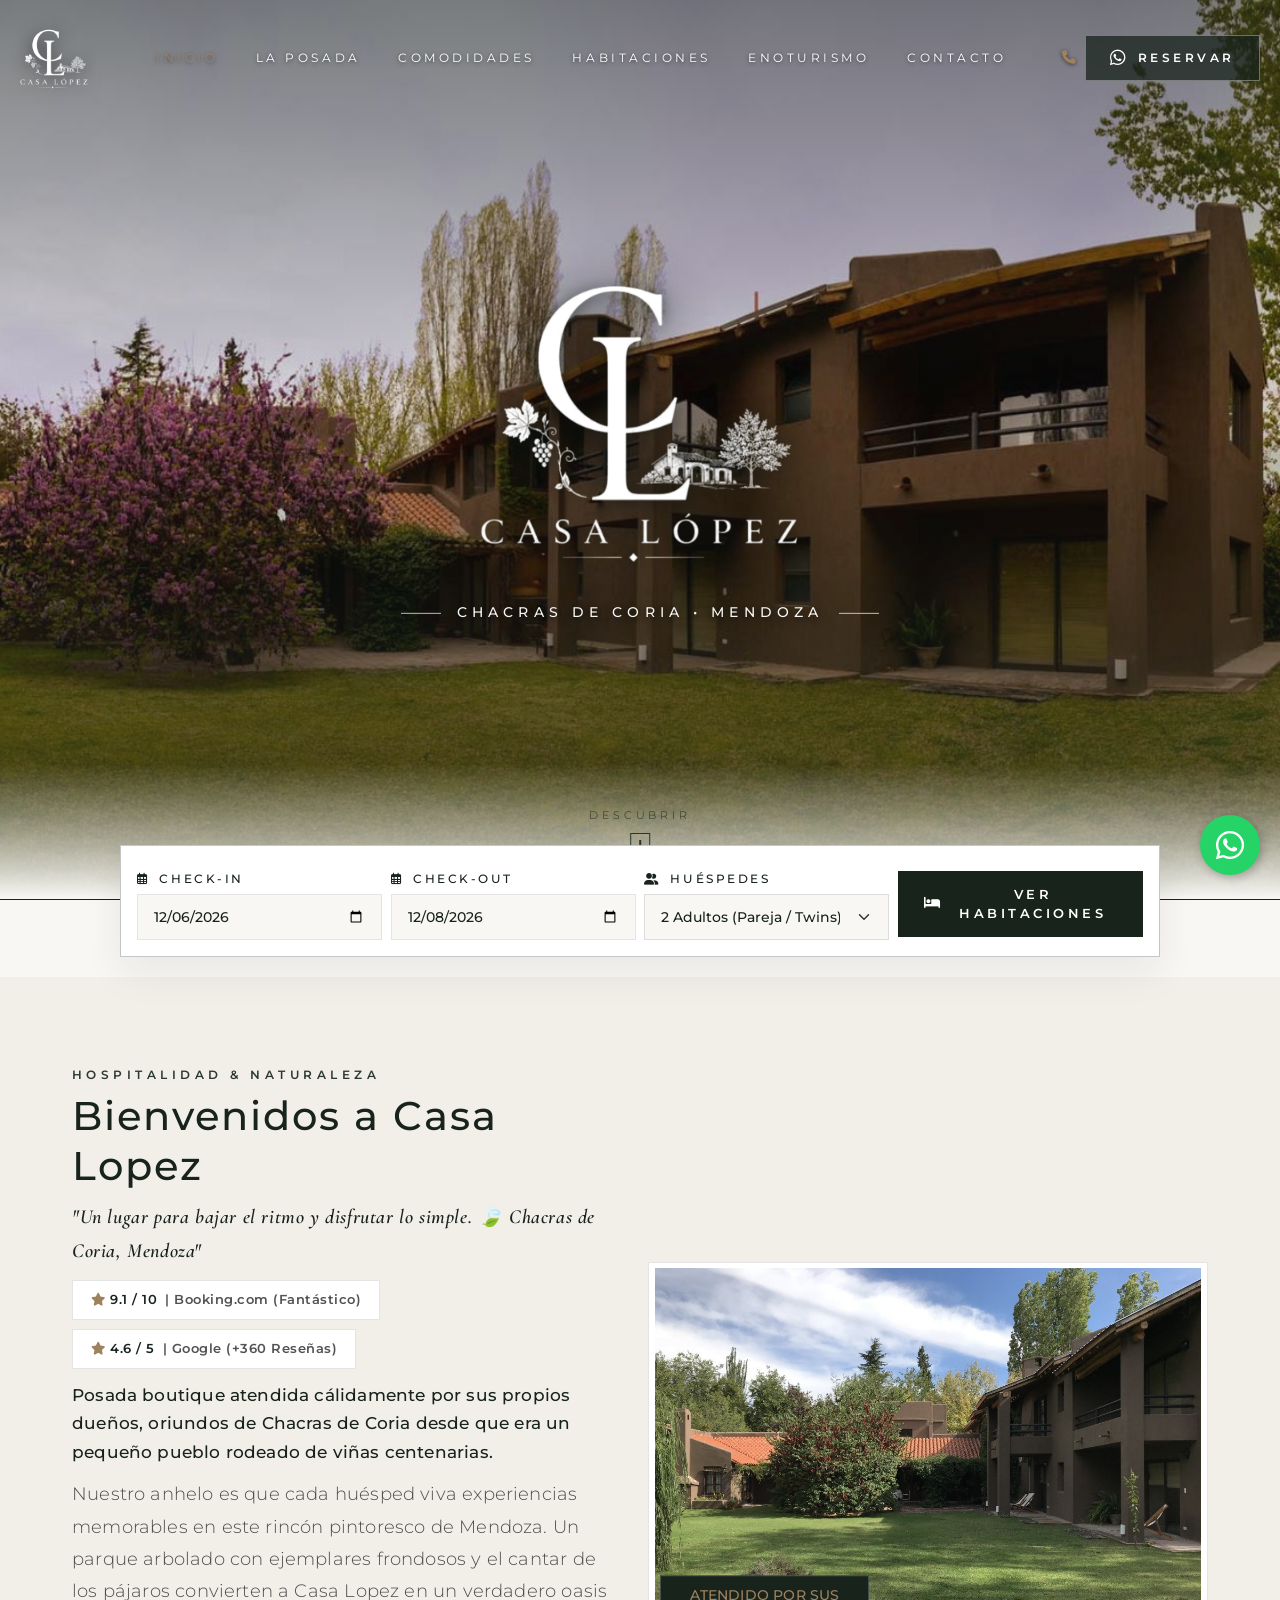
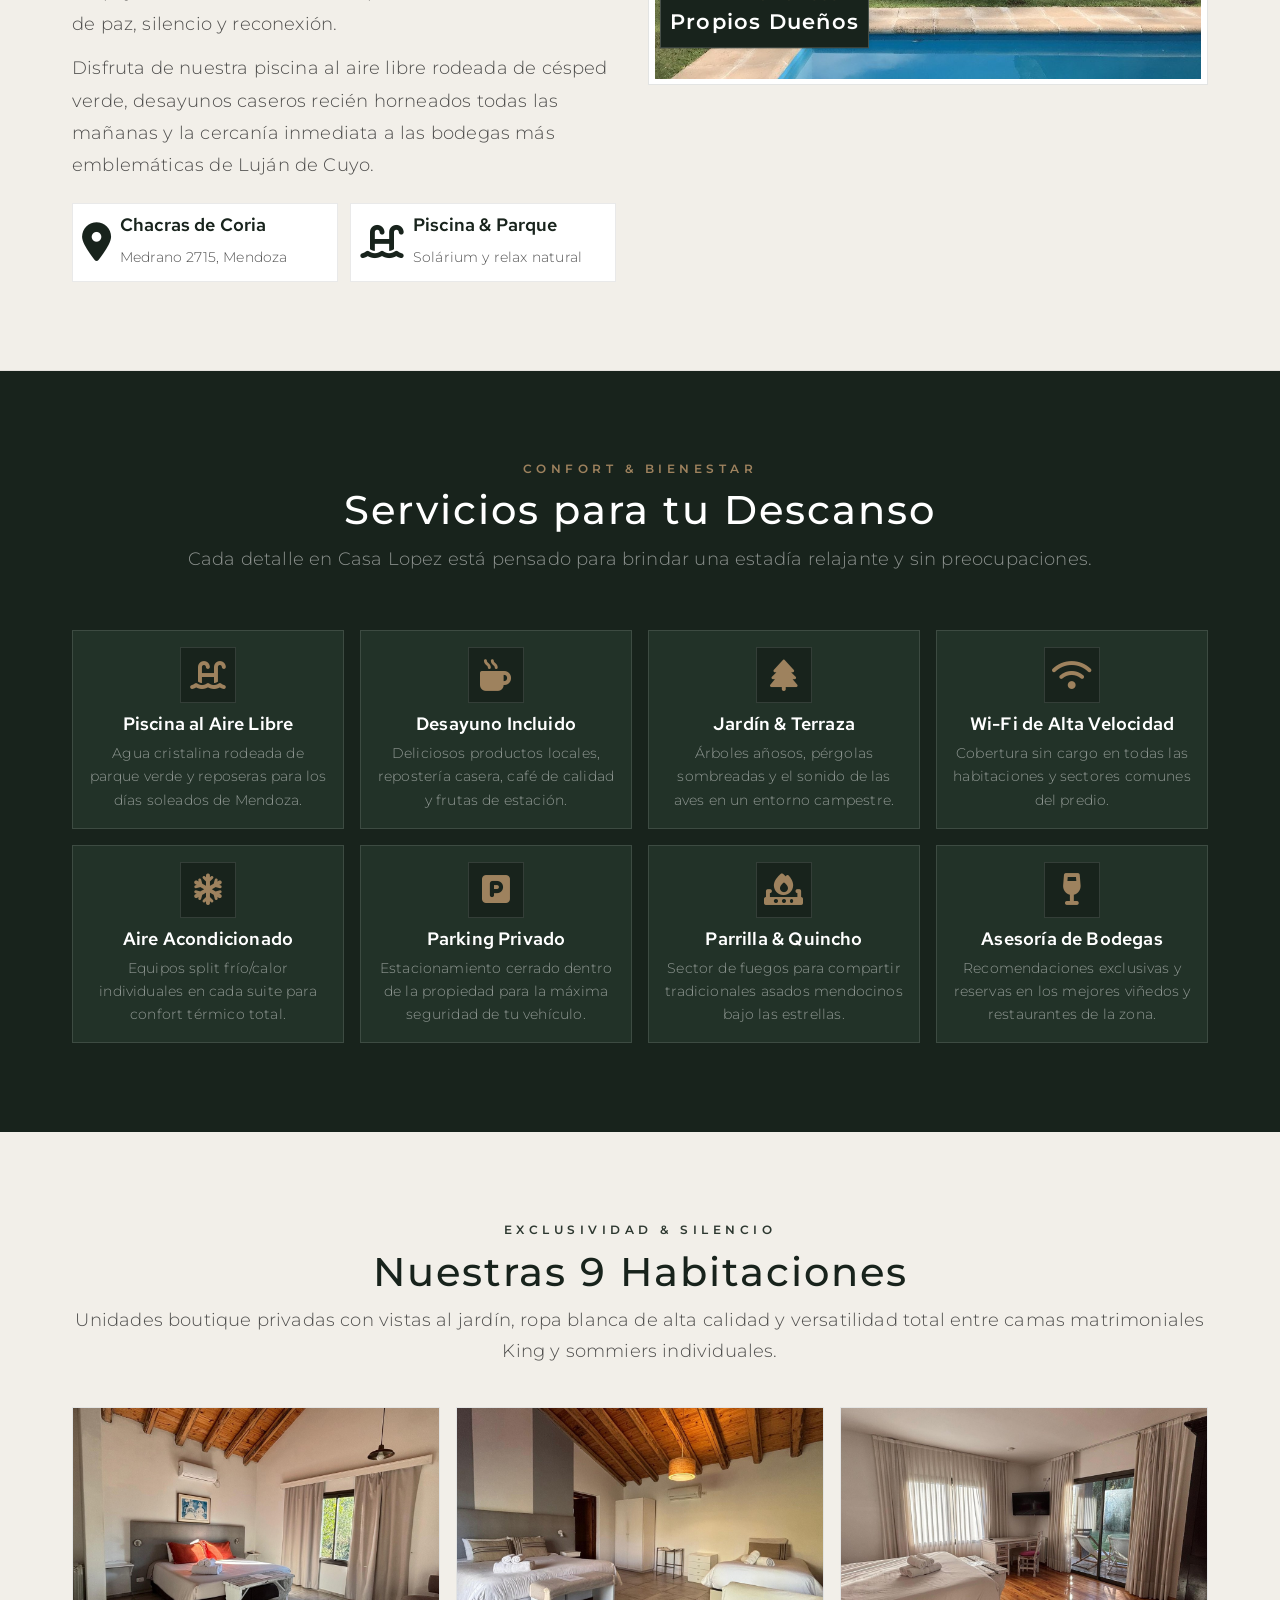
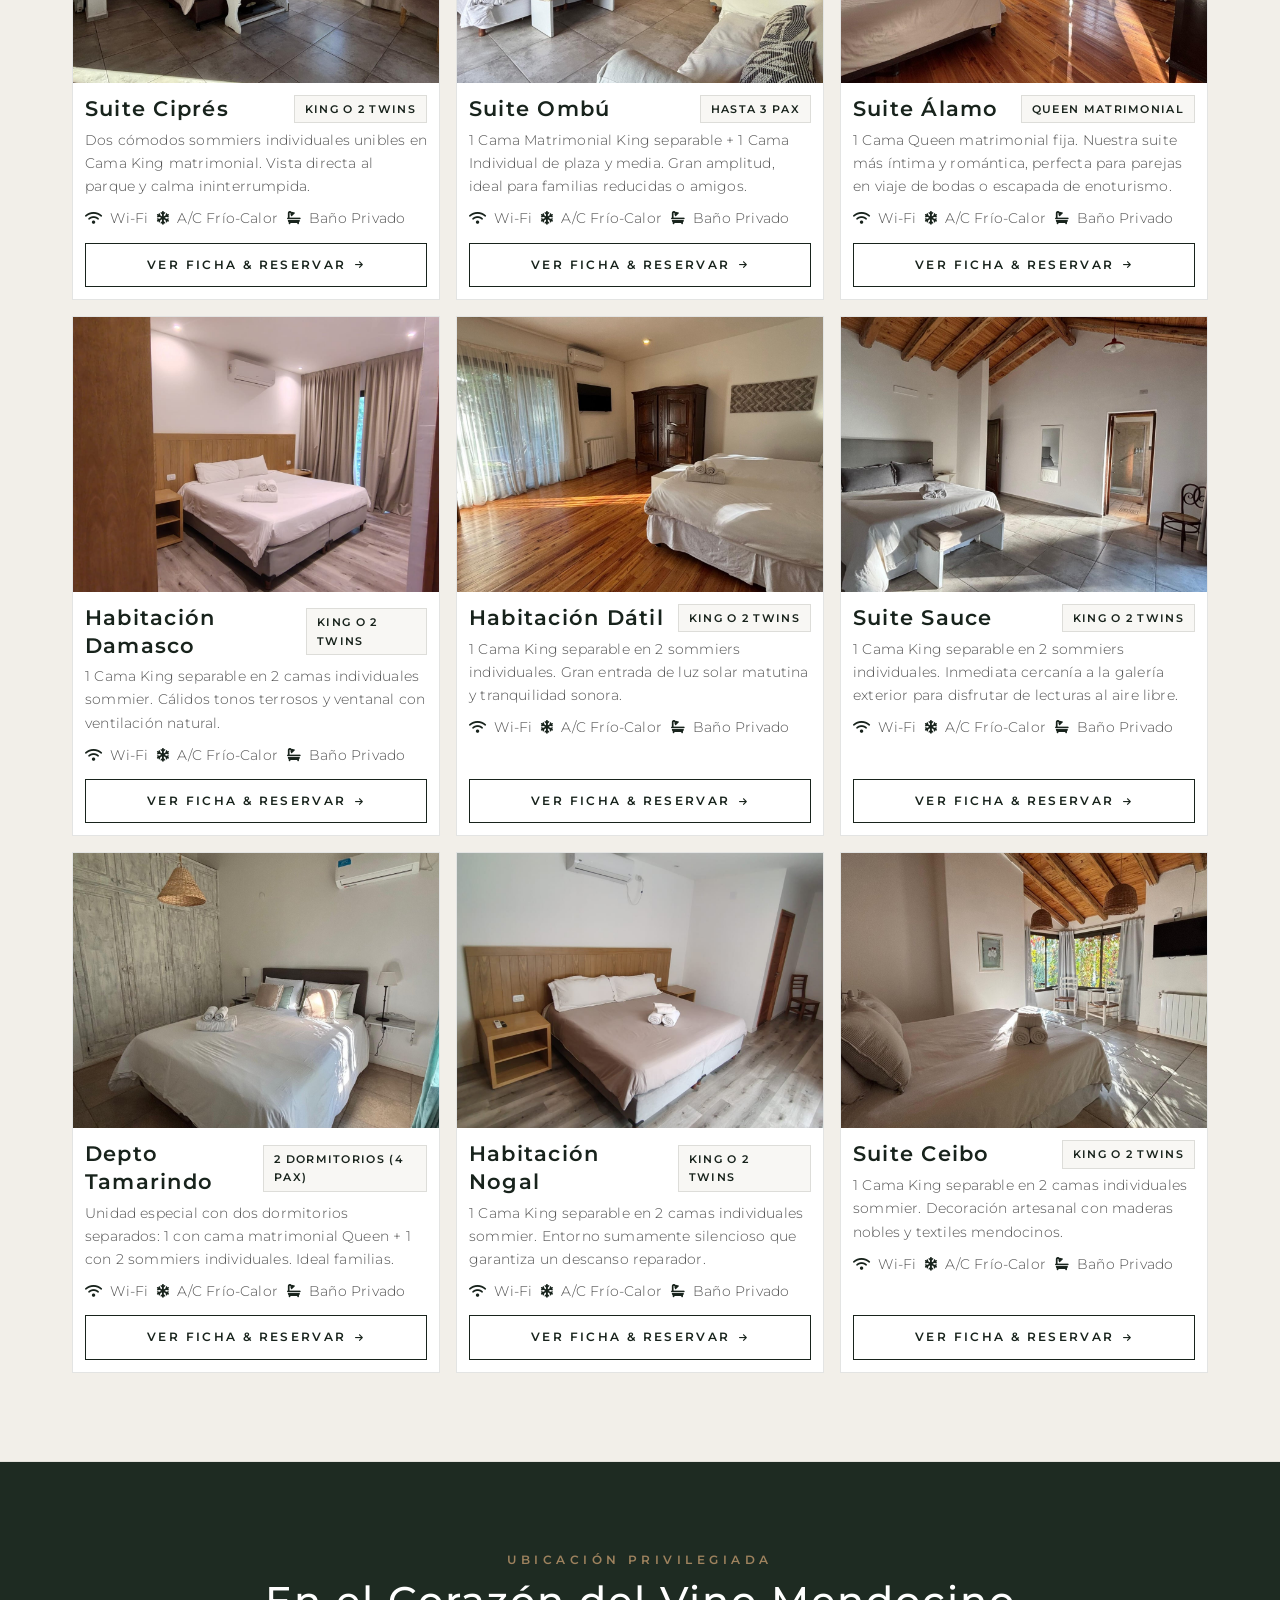
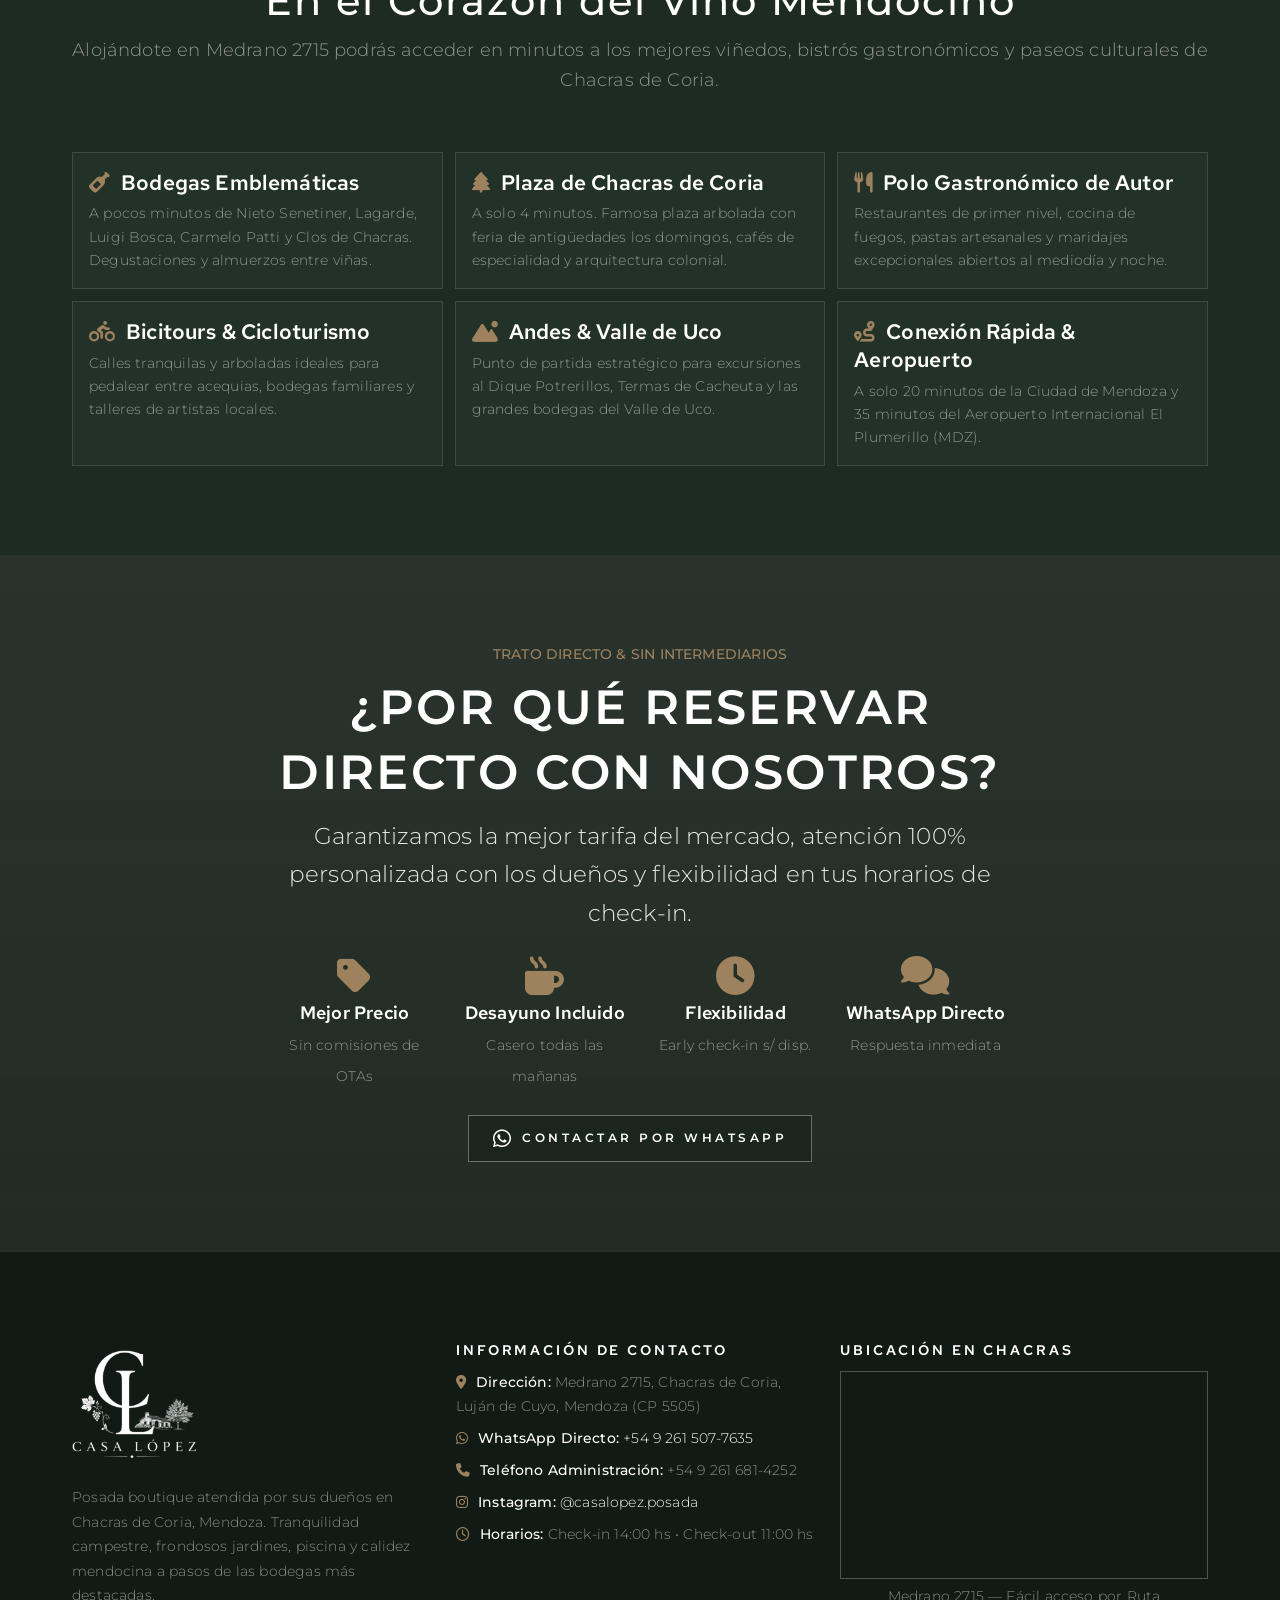
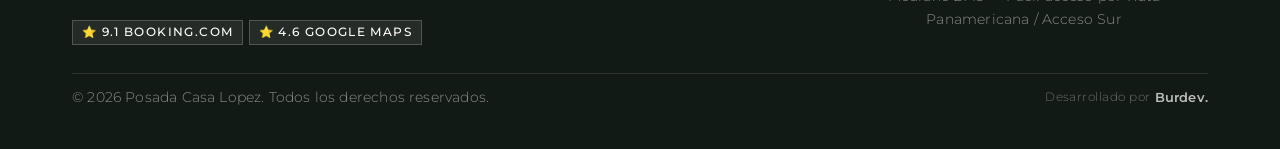
==== index.html @ 2830f586 "style: enlarge hero logo by 40px and contact section logo by 40px" ====
<!DOCTYPE html>
<html lang="es" data-bs-theme="light">
<head>
    <meta charset="utf-8">
    <meta name="viewport" content="width=device-width, initial-scale=1.0">
    <title>Casa Lopez — Posada Boutique en Chacras de Coria, Mendoza</title>
    <meta name="description" content="Posada Casa Lopez en Chacras de Coria, Mendoza. Un lugar para bajar el ritmo y disfrutar lo simple. Atendida por sus dueños entre viñedos y árboles añosos. 9 habitaciones exclusivas, piscina, solárium y desayuno casero.">
    <meta name="keywords" content="Casa Lopez, Posada Casa Lopez, hotel Chacras de Coria, posada Mendoza, enoturismo Mendoza, alojamiento Lujan de Cuyo, bodegas Mendoza">
    <meta name="author" content="Burdev.">
    
    <!-- Favicon -->
    <link href="assets/img/logos/casa_lopez_completo_hd.png" rel="shortcut icon" type="image/png">
    
    <!-- Open Graph & Social Share -->
    <meta property="og:title" content="Casa Lopez — Posada Boutique en Chacras de Coria, Mendoza">
    <meta property="og:description" content="Un lugar para bajar el ritmo y disfrutar lo simple. Posada boutique atendida por sus dueños entre viñedos centenarios.">
    <meta property="og:image" content="assets/img/hero/posada-pano.jpg">
    <meta property="og:type" content="website">
    
    <!-- Google Fonts: Cormorant Garamond & Montserrat -->
    <link rel="preconnect" href="https://fonts.googleapis.com">
    <link rel="preconnect" href="https://fonts.gstatic.com" crossorigin>
    <link href="https://fonts.googleapis.com/css2?family=Cormorant+Garamond:ital,wght@0,400;0,500;0,600;0,700;1,400;1,600&family=Montserrat:wght@300;400;500;600;700&display=swap" rel="stylesheet">
    
    <!-- Icons & Theme Stylesheets -->
    <link href="assets/fonts/hotel-icons/hotel-icons.min.css" rel="stylesheet">
    <link rel="stylesheet" href="https://cdnjs.cloudflare.com/ajax/libs/font-awesome/6.4.2/css/all.min.css">
    <link href="assets/css/plugins.css" rel="stylesheet">
    <link href="assets/css/theme.css" rel="stylesheet">
    <!-- Estilos Sharp Architectural & Nature-Luxury -->
    <link href="assets/css/crillon-luxury.css" rel="stylesheet">
</head>

<body class="vh-100 vw-100">
    <!-- Preloader Luxury -->
    <div id="preloader" class="preloader-luxury">
        <div class="preloader-ambient-glow"></div>
        <div class="preloader-content">
            <div class="preloader-logo-wrap">
                <img src="assets/img/logos/casa_lopez_completo_hd.png" alt="Posada Casa Lopez" class="preloader-luxury-logo">
            </div>
            <div class="preloader-progress-track">
                <div class="preloader-progress-bar"></div>
            </div>
            <p class="preloader-caption">CHACRAS DE CORIA &bull; MENDOZA</p>
        </div>
    </div>
    <!-- /Preloader Luxury -->

    <!-- Header / Navbar Principal (Estilo Crillon Le Brave) -->
    <header id="header" class="fixed-top">
        <div class="header-navbar d-flex align-items-center">
            <div class="container-fluid px-lg-6">
                <nav class="navbar navbar-expand-xl py-2">
                    <!-- Brand (Visible en Scroll / Móvil) -->
                    <a class="navbar-brand d-inline-flex align-items-center me-4" href="#hero">
                        <img src="assets/img/logos/casa_lopez_completo_hd.png" alt="Posada Casa Lopez" class="brand-text-logo" style="max-height: 68px; width: auto; filter: drop-shadow(0px 2px 8px rgba(0,0,0,0.7));">
                    </a>

                    <!-- Mobile Toggler -->
                    <button class="navbar-toggler border-0 shadow-none" type="button" data-bs-toggle="offcanvas" data-bs-target="#offcanvasNavbar" aria-controls="offcanvasNavbar">
                        <i class="fa-solid fa-bars fs-3 text-white"></i>
                    </button>

                    <!-- Offcanvas / Desktop Nav Menu -->
                    <div class="offcanvas offcanvas-navbar offcanvas-start border-end-0" tabindex="-1" id="offcanvasNavbar">
                        <div class="offcanvas-header border-bottom" style="border-color: rgba(255, 255, 255, 0.12) !important;">
                            <a href="#hero" class="d-inline-flex align-items-center">
                                <img src="assets/img/logos/casa_lopez_completo_hd.png" alt="Casa Lopez" style="max-height: 42px; width: auto; filter: drop-shadow(0 2px 6px rgba(0,0,0,0.6));">
                            </a>
                            <button type="button" class="btn-close btn-close-white" data-bs-dismiss="offcanvas" aria-label="Cerrar"></button>
                        </div>
                        <div class="offcanvas-body align-items-center">
                            <ul class="navbar-nav mx-auto gap-2 gap-xl-3">
                                <li class="nav-item">
                                    <a class="nav-link active" href="#hero">Inicio</a>
                                </li>
                                <li class="nav-item">
                                    <a class="nav-link" href="#about">La Posada</a>
                                </li>
                                <li class="nav-item">
                                    <a class="nav-link" href="#facilities">Comodidades</a>
                                </li>
                                <li class="nav-item">
                                    <a class="nav-link" href="#rooms">Habitaciones</a>
                                </li>
                                <li class="nav-item">
                                    <a class="nav-link" href="#services">Enoturismo</a>
                                </li>
                                <li class="nav-item">
                                    <a class="nav-link" href="#footer">Contacto</a>
                                </li>
                            </ul>

                            <!-- Header Actions / Direct CTA -->
                            <div class="d-flex align-items-center gap-3 mt-4 mt-xl-0">
                                <a href="tel:+5492615077635" class="header-phone-link text-white text-decoration-none d-none d-md-flex align-items-center gap-2 small">
                                    <i class="fa-solid fa-phone text-gold"></i>
                                    <span class="d-none d-xxl-inline">+54 9 261 507-7635</span>
                                </a>
                                <a href="https://wa.me/5492615077635?text=Hola%20Posada%20Casa%20Lopez!%20Quisiera%20consultar%20disponibilidad%20para%20una%20estadia." target="_blank" rel="noopener" class="btn-clb-reserve">
                                    <i class="fa-brands fa-whatsapp fs-6"></i>
                                    <span>Reservar</span>
                                </a>
                            </div>
                        </div>
                    </div>
                </nav>
            </div>
        </div>
    </header>
    <!-- /Header -->

    <main>
        <!-- ==============================================================
             HERO SECTION (EXTRAÍDO DE CRILLON LE BRAVE)
             - Slider fotográfico continuo en fade
             - Sin texto "The art of living in Provence"
             - Logo en HD centrado en el medio
             ============================================================== -->
        <section id="hero">
            <!-- Slider Slides -->
            <div class="hero-crillon-slider">
                <div class="hero-slide-item active" style="background-image: url('assets/img/hero/posada-pano.jpg');"></div>
                <div class="hero-slide-item" style="background-image: url('assets/img/hero/hero-slide-2.jpg');"></div>
                <div class="hero-slide-item" style="background-image: url('assets/img/hero/posada-garden.jpg');"></div>
                <div class="hero-slide-item" style="background-image: url('assets/img/hero/hero-slide-3.jpg');"></div>
                <div class="hero-slide-item" style="background-image: url('assets/img/hero/posada-main.jpg');"></div>
            </div>

            <!-- Overlay Cinematográfico Crillon Le Brave -->
            <div class="hero-crillon-overlay"></div>

            <!-- Center Stage: LOGO Y SUBTÍTULO CENTRADOS AL MEDIO -->
            <div class="hero-center-stage">
                <div class="hero-logo-wrapper">
                    <img src="assets/img/logos/casa_lopez_completo_hd.png" alt="Posada Casa Lopez - Chacras de Coria" class="hero-main-logo">
                    <p class="hero-sub-subtitle">Chacras de Coria • Mendoza</p>
                </div>
            </div>

            <!-- Indicador Scroll hacia abajo -->
            <a href="#bookingBar" class="hero-scroll-indicator">
                <span>Descubrir</span>
                <div class="hero-scroll-icon"></div>
            </a>
        </section>
        <!-- /Hero Section -->

        <!-- ==============================================================
             BARRA DE RESERVAS FLOTANTE & STICKY (ESTILO CRILLON LE BRAVE)
             ============================================================== -->
        <div id="bookingBar" class="booking-placeholder"></div>
        <div id="checkRoomTop" class="check-room-top pb-6">
            <div class="container">
                <div class="row justify-content-center">
                    <div class="col-12 col-xl-11">
                        <div class="card booking-luxury-card p-4 p-md-5">
                            <form id="bookingInquiryForm" class="row g-3 align-items-center" onsubmit="handleViewRooms(event)">
                                <!-- Check-in -->
                                <div class="col-12 col-md-4 col-lg-3">
                                    <label class="form-label small text-uppercase fw-semibold mb-1">
                                        <i class="fa-regular fa-calendar-days me-1"></i> Check-in
                                    </label>
                                    <input type="date" id="inputCheckIn" class="form-control" required>
                                </div>

                                <!-- Check-out -->
                                <div class="col-12 col-md-4 col-lg-3">
                                    <label class="form-label small text-uppercase fw-semibold mb-1">
                                        <i class="fa-regular fa-calendar-days me-1"></i> Check-out
                                    </label>
                                    <input type="date" id="inputCheckOut" class="form-control" required>
                                </div>

                                <!-- Huéspedes & Habitación -->
                                <div class="col-12 col-md-4 col-lg-3">
                                    <label class="form-label small text-uppercase fw-semibold mb-1">
                                        <i class="fa-solid fa-user-group me-1"></i> Huéspedes
                                    </label>
                                    <select id="selectGuests" class="form-select">
                                        <option value="1 Huésped">1 Adulto</option>
                                        <option value="2 Huéspedes (Pareja)" selected>2 Adultos (Pareja / Twins)</option>
                                        <option value="3 Huéspedes">3 Adultos</option>
                                        <option value="4 Huéspedes (Familia)">4 Personas (Familia)</option>
                                        <option value="Grupo / Evento">+5 Personas (Grupo)</option>
                                    </select>
                                </div>

                                <!-- Botón Ver Habitaciones -->
                                <div class="col-12 col-lg-3 mt-md-4 mt-lg-3 pt-md-2">
                                    <button type="submit" class="btn btn-search-booking w-100 d-flex align-items-center justify-content-center gap-2">
                                        <i class="fa-solid fa-bed"></i>
                                        <span>Ver Habitaciones</span>
                                    </button>
                                </div>
                            </form>
                        </div>
                    </div>
                </div>
            </div>
        </div>
        <!-- /Barra de Reservas -->

        <!-- ==============================================================
             SECCIÓN NOSOTROS: LA POSADA CASA LOPEZ
             ============================================================== -->
        <section id="about" class="pt-16 pb-16 bg-stone-surface">
            <div class="container">
                <div class="row align-items-center g-5">
                    <div class="col-lg-6">
                        <div class="pe-lg-5">
                            <span class="section-tag d-block mb-2">Hospitalidad & Naturaleza</span>
                            <h2 class="section-title mb-3">Bienvenidos a Casa Lopez</h2>
                            
                            <!-- Frase Identitaria de Instagram @casalopez.posada -->
                            <p class="fst-italic text-navy mb-4 title-editorial" style="font-size: 1.25rem;">
                                "Un lugar para bajar el ritmo y disfrutar lo simple. 🍃 Chacras de Coria, Mendoza"
                            </p>

                            <!-- Badges de Reputación Reales -->
                            <div class="d-flex flex-wrap gap-3 mb-4">
                                <div class="badge-rating">
                                    <span class="text-navy"><i class="fa-solid fa-star text-gold"></i> 9.1 / 10</span>
                                    <span class="text-muted">| Booking.com (Fantástico)</span>
                                </div>
                                <div class="badge-rating">
                                    <span class="text-navy"><i class="fa-solid fa-star text-gold"></i> 4.6 / 5</span>
                                    <span class="text-muted">| Google (+360 Reseñas)</span>
                                </div>
                            </div>

                            <p class="lead mb-4" style="font-size: 1.05rem; line-height: 1.7; color: var(--clb-text-navy); font-weight: 500;">
                                Posada boutique atendida cálidamente por sus propios dueños, oriundos de Chacras de Coria desde que era un pequeño pueblo rodeado de viñas centenarias.
                            </p>
                            <p class="text-muted mb-4" style="line-height: 1.8;">
                                Nuestro anhelo es que cada huésped viva experiencias memorables en este rincón pintoresco de Mendoza. Un parque arbolado con ejemplares frondosos y el cantar de los pájaros convierten a Casa Lopez en un verdadero oasis de paz, silencio y reconexión.
                            </p>
                            <p class="text-muted mb-5" style="line-height: 1.8;">
                                Disfruta de nuestra piscina al aire libre rodeada de césped verde, desayunos caseros recién horneados todas las mañanas y la cercanía inmediata a las bodegas más emblemáticas de Luján de Cuyo.
                            </p>

                            <!-- Mini Features -->
                            <div class="row g-4 pt-2">
                                <div class="col-sm-6">
                                    <div class="d-flex align-items-center p-3 bg-white border border-opacity-10 shadow-none">
                                        <i class="fa-solid fa-location-dot fs-2 text-navy me-3"></i>
                                        <div>
                                            <h6 class="fw-bold mb-1 text-navy">Chacras de Coria</h6>
                                            <small class="text-muted">Medrano 2715, Mendoza</small>
                                        </div>
                                    </div>
                                </div>
                                <div class="col-sm-6">
                                    <div class="d-flex align-items-center p-3 bg-white border border-opacity-10 shadow-none">
                                        <i class="fa-solid fa-water-ladder fs-2 text-navy me-3"></i>
                                        <div>
                                            <h6 class="fw-bold mb-1 text-navy">Piscina & Parque</h6>
                                            <small class="text-muted">Solárium y relax natural</small>
                                        </div>
                                    </div>
                                </div>
                            </div>
                        </div>
                    </div>

                    <!-- Foto Destacada de la Posada -->
                    <div class="col-lg-6">
                        <div class="position-relative">
                            <div class="card-luxury overflow-hidden p-2">
                                <img src="assets/img/rooms/posada-main.jpg" class="img-fluid w-100" alt="Jardín y fachada de Casa Lopez" style="max-height: 520px; object-fit: cover;">
                            </div>
                            <!-- Floating Seal -->
                            <div class="position-absolute bottom-0 start-0 translate-middle-y p-3 shadow-sm ms-4 border text-center" style="background: var(--clb-primary); border-color: rgba(255, 255, 255, 0.2) !important;">
                                <span class="d-block text-gold text-uppercase small letter-spacing-1 fw-semibold">Atendido por sus</span>
                                <span class="h5 fw-bold text-white mb-0 serif-font">Propios Dueños</span>
                            </div>
                        </div>
                    </div>
                </div>
            </div>
        </section>
        <!-- /Sección Nosotros -->

        <!-- ==============================================================
             SECCIÓN COMODIDADES & INSTALACIONES (FONDO VERDE BOTÁNICO)
             ============================================================== -->
        <section id="facilities" class="pt-16 pb-16 text-center position-relative bg-botanical-dark text-white">
            <div class="container">
                <div class="max-w-2xl mx-auto mb-12">
                    <span class="section-tag text-gold d-block mb-2">Confort & Bienestar</span>
                    <h2 class="section-title text-white mb-3">Servicios para tu Descanso</h2>
                    <p class="text-white-50 fs-6">Cada detalle en Casa Lopez está pensado para brindar una estadía relajante y sin preocupaciones.</p>
                </div>

                <div class="row g-4 g-lg-5 justify-content-center">
                    <!-- Facility 1: Piscina -->
                    <div class="col-6 col-md-4 col-lg-3">
                        <div class="facility-card-dark h-100 p-4 p-lg-5 text-center">
                            <div class="facility-icon-badge-dark mx-auto mb-3">
                                <i class="fa-solid fa-water-ladder fs-3"></i>
                            </div>
                            <h5 class="fw-bold mb-2 text-white fs-6">Piscina al Aire Libre</h5>
                            <p class="text-white-50 small mb-0 d-none d-sm-block">Agua cristalina rodeada de parque verde y reposeras para los días soleados de Mendoza.</p>
                        </div>
                    </div>

                    <!-- Facility 2: Desayuno -->
                    <div class="col-6 col-md-4 col-lg-3">
                        <div class="facility-card-dark h-100 p-4 p-lg-5 text-center">
                            <div class="facility-icon-badge-dark mx-auto mb-3">
                                <i class="fa-solid fa-mug-hot fs-3"></i>
                            </div>
                            <h5 class="fw-bold mb-2 text-white fs-6">Desayuno Incluido</h5>
                            <p class="text-white-50 small mb-0 d-none d-sm-block">Deliciosos productos locales, repostería casera, café de calidad y frutas de estación.</p>
                        </div>
                    </div>

                    <!-- Facility 3: Parque & Jardín -->
                    <div class="col-6 col-md-4 col-lg-3">
                        <div class="facility-card-dark h-100 p-4 p-lg-5 text-center">
                            <div class="facility-icon-badge-dark mx-auto mb-3">
                                <i class="fa-solid fa-tree fs-3"></i>
                            </div>
                            <h5 class="fw-bold mb-2 text-white fs-6">Jardín & Terraza</h5>
                            <p class="text-white-50 small mb-0 d-none d-sm-block">Árboles añosos, pérgolas sombreadas y el sonido de las aves en un entorno campestre.</p>
                        </div>
                    </div>

                    <!-- Facility 4: WiFi -->
                    <div class="col-6 col-md-4 col-lg-3">
                        <div class="facility-card-dark h-100 p-4 p-lg-5 text-center">
                            <div class="facility-icon-badge-dark mx-auto mb-3">
                                <i class="fa-solid fa-wifi fs-3"></i>
                            </div>
                            <h5 class="fw-bold mb-2 text-white fs-6">Wi-Fi de Alta Velocidad</h5>
                            <p class="text-white-50 small mb-0 d-none d-sm-block">Cobertura sin cargo en todas las habitaciones y sectores comunes del predio.</p>
                        </div>
                    </div>

                    <!-- Facility 5: Climatización -->
                    <div class="col-6 col-md-4 col-lg-3">
                        <div class="facility-card-dark h-100 p-4 p-lg-5 text-center">
                            <div class="facility-icon-badge-dark mx-auto mb-3">
                                <i class="fa-solid fa-snowflake fs-3"></i>
                            </div>
                            <h5 class="fw-bold mb-2 text-white fs-6">Aire Acondicionado</h5>
                            <p class="text-white-50 small mb-0 d-none d-sm-block">Equipos split frío/calor individuales en cada suite para confort térmico total.</p>
                        </div>
                    </div>

                    <!-- Facility 6: Parking -->
                    <div class="col-6 col-md-4 col-lg-3">
                        <div class="facility-card-dark h-100 p-4 p-lg-5 text-center">
                            <div class="facility-icon-badge-dark mx-auto mb-3">
                                <i class="fa-solid fa-square-parking fs-3"></i>
                            </div>
                            <h5 class="fw-bold mb-2 text-white fs-6">Parking Privado</h5>
                            <p class="text-white-50 small mb-0 d-none d-sm-block">Estacionamiento cerrado dentro de la propiedad para la máxima seguridad de tu vehículo.</p>
                        </div>
                    </div>

                    <!-- Facility 7: Parrilla -->
                    <div class="col-6 col-md-4 col-lg-3">
                        <div class="facility-card-dark h-100 p-4 p-lg-5 text-center">
                            <div class="facility-icon-badge-dark mx-auto mb-3">
                                <i class="fa-solid fa-fire-burner fs-3"></i>
                            </div>
                            <h5 class="fw-bold mb-2 text-white fs-6">Parrilla & Quincho</h5>
                            <p class="text-white-50 small mb-0 d-none d-sm-block">Sector de fuegos para compartir tradicionales asados mendocinos bajo las estrellas.</p>
                        </div>
                    </div>

                    <!-- Facility 8: Enoturismo -->
                    <div class="col-6 col-md-4 col-lg-3">
                        <div class="facility-card-dark h-100 p-4 p-lg-5 text-center">
                            <div class="facility-icon-badge-dark mx-auto mb-3">
                                <i class="fa-solid fa-wine-glass fs-3"></i>
                            </div>
                            <h5 class="fw-bold mb-2 text-white fs-6">Asesoría de Bodegas</h5>
                            <p class="text-white-50 small mb-0 d-none d-sm-block">Recomendaciones exclusivas y reservas en los mejores viñedos y restaurantes de la zona.</p>
                        </div>
                    </div>
                </div>
            </div>
        </section>
        <!-- /Sección Comodidades -->

        <!-- ==============================================================
             SECCIÓN HABITACIONES: CATÁLOGO DE LAS 9 UNIDADES REALES
             ============================================================== -->
        <section id="rooms" class="pt-16 pb-16 bg-stone-surface">
            <div class="container">
                <div class="text-center max-w-2xl mx-auto mb-10">
                    <span class="section-tag d-block mb-2">Exclusividad & Silencio</span>
                    <h2 class="section-title mb-3">Nuestras 9 Habitaciones</h2>
                    <p class="text-muted">Unidades boutique privadas con vistas al jardín, ropa blanca de alta calidad y versatilidad total entre camas matrimoniales King y sommiers individuales.</p>
                </div>

                <!-- Banner dinámico de fechas activas -->
                <div id="availabilityBanner" class="alert d-none align-items-center justify-content-between mb-8 p-3 p-md-4 bg-white border border-dark border-opacity-10 shadow-sm" style="border-left: 5px solid var(--clb-primary) !important;">
                    <div class="d-flex align-items-center gap-3">
                        <i class="fa-solid fa-calendar-check text-gold fs-4"></i>
                        <span id="availabilityBannerText" class="small fw-semibold text-navy"></span>
                    </div>
                    <span class="badge bg-botanical-dark text-white text-uppercase py-2 px-3 d-none d-md-inline-block" style="letter-spacing: 0.12em; font-size: 0.72rem;">Mejor Tarifa Online</span>
                </div>

                <div class="row g-4 g-lg-5">
                    <!-- Room 1: Suite Ciprés -->
                    <div class="col-md-6 col-lg-4">
                        <div class="card card-luxury room-card-clickable h-100 overflow-hidden" onclick="goToRoomDetail('cipres')">
                            <div class="overflow-hidden">
                                <img src="assets/img/rooms/cypres.jpg" class="card-img-top room-card-img w-100" alt="Suite Ciprés">
                            </div>
                            <div class="card-body p-4 d-flex flex-column justify-content-between">
                                <div>
                                    <div class="d-flex justify-content-between align-items-center mb-2">
                                        <h4 class="h5 fw-bold mb-0 text-navy">Suite Ciprés</h4>
                                        <span class="room-badge-bed">King o 2 Twins</span>
                                    </div>
                                    <p class="text-muted small mb-3">Dos cómodos sommiers individuales unibles en Cama King matrimonial. Vista directa al parque y calma ininterrumpida.</p>
                                    <ul class="list-unstyled d-flex flex-wrap gap-3 text-muted small mb-4">
                                        <li><i class="fa-solid fa-wifi text-navy me-1"></i> Wi-Fi</li>
                                        <li><i class="fa-solid fa-snowflake text-navy me-1"></i> A/C Frío-Calor</li>
                                        <li><i class="fa-solid fa-bath text-navy me-1"></i> Baño Privado</li>
                                    </ul>
                                </div>
                                <a href="javascript:void(0)" onclick="goToRoomDetail('cipres'); event.stopPropagation();" class="btn-room-action w-100 justify-content-center">
                                    <span>Ver Ficha & Reservar</span>
                                    <i class="fa-solid fa-arrow-right small"></i>
                                </a>
                            </div>
                        </div>
                    </div>

                    <!-- Room 2: Suite Ombú -->
                    <div class="col-md-6 col-lg-4">
                        <div class="card card-luxury room-card-clickable h-100 overflow-hidden" onclick="goToRoomDetail('ombu')">
                            <div class="overflow-hidden">
                                <img src="assets/img/rooms/ombu.jpg" class="card-img-top room-card-img w-100" alt="Suite Ombú">
                            </div>
                            <div class="card-body p-4 d-flex flex-column justify-content-between">
                                <div>
                                    <div class="d-flex justify-content-between align-items-center mb-2">
                                        <h4 class="h5 fw-bold mb-0 text-navy">Suite Ombú</h4>
                                        <span class="room-badge-bed">Hasta 3 Pax</span>
                                    </div>
                                    <p class="text-muted small mb-3">1 Cama Matrimonial King separable + 1 Cama Individual de plaza y media. Gran amplitud, ideal para familias reducidas o amigos.</p>
                                    <ul class="list-unstyled d-flex flex-wrap gap-3 text-muted small mb-4">
                                        <li><i class="fa-solid fa-wifi text-navy me-1"></i> Wi-Fi</li>
                                        <li><i class="fa-solid fa-snowflake text-navy me-1"></i> A/C Frío-Calor</li>
                                        <li><i class="fa-solid fa-bath text-navy me-1"></i> Baño Privado</li>
                                    </ul>
                                </div>
                                <a href="javascript:void(0)" onclick="goToRoomDetail('ombu'); event.stopPropagation();" class="btn-room-action w-100 justify-content-center">
                                    <span>Ver Ficha & Reservar</span>
                                    <i class="fa-solid fa-arrow-right small"></i>
                                </a>
                            </div>
                        </div>
                    </div>

                    <!-- Room 3: Suite Álamo -->
                    <div class="col-md-6 col-lg-4">
                        <div class="card card-luxury room-card-clickable h-100 overflow-hidden" onclick="goToRoomDetail('alamo')">
                            <div class="overflow-hidden">
                                <img src="assets/img/rooms/alamo.jpg" class="card-img-top room-card-img w-100" alt="Suite Álamo">
                            </div>
                            <div class="card-body p-4 d-flex flex-column justify-content-between">
                                <div>
                                    <div class="d-flex justify-content-between align-items-center mb-2">
                                        <h4 class="h5 fw-bold mb-0 text-navy">Suite Álamo</h4>
                                        <span class="room-badge-bed">Queen Matrimonial</span>
                                    </div>
                                    <p class="text-muted small mb-3">1 Cama Queen matrimonial fija. Nuestra suite más íntima y romántica, perfecta para parejas en viaje de bodas o escapada de enoturismo.</p>
                                    <ul class="list-unstyled d-flex flex-wrap gap-3 text-muted small mb-4">
                                        <li><i class="fa-solid fa-wifi text-navy me-1"></i> Wi-Fi</li>
                                        <li><i class="fa-solid fa-snowflake text-navy me-1"></i> A/C Frío-Calor</li>
                                        <li><i class="fa-solid fa-bath text-navy me-1"></i> Baño Privado</li>
                                    </ul>
                                </div>
                                <a href="javascript:void(0)" onclick="goToRoomDetail('alamo'); event.stopPropagation();" class="btn-room-action w-100 justify-content-center">
                                    <span>Ver Ficha & Reservar</span>
                                    <i class="fa-solid fa-arrow-right small"></i>
                                </a>
                            </div>
                        </div>
                    </div>

                    <!-- Room 4: Habitación Damasco -->
                    <div class="col-md-6 col-lg-4">
                        <div class="card card-luxury room-card-clickable h-100 overflow-hidden" onclick="goToRoomDetail('damasco')">
                            <div class="overflow-hidden">
                                <img src="assets/img/rooms/damasco.jpg" class="card-img-top room-card-img w-100" alt="Habitación Damasco">
                            </div>
                            <div class="card-body p-4 d-flex flex-column justify-content-between">
                                <div>
                                    <div class="d-flex justify-content-between align-items-center mb-2">
                                        <h4 class="h5 fw-bold mb-0 text-navy">Habitación Damasco</h4>
                                        <span class="room-badge-bed">King o 2 Twins</span>
                                    </div>
                                    <p class="text-muted small mb-3">1 Cama King separable en 2 camas individuales sommier. Cálidos tonos terrosos y ventanal con ventilación natural.</p>
                                    <ul class="list-unstyled d-flex flex-wrap gap-3 text-muted small mb-4">
                                        <li><i class="fa-solid fa-wifi text-navy me-1"></i> Wi-Fi</li>
                                        <li><i class="fa-solid fa-snowflake text-navy me-1"></i> A/C Frío-Calor</li>
                                        <li><i class="fa-solid fa-bath text-navy me-1"></i> Baño Privado</li>
                                    </ul>
                                </div>
                                <a href="javascript:void(0)" onclick="goToRoomDetail('damasco'); event.stopPropagation();" class="btn-room-action w-100 justify-content-center">
                                    <span>Ver Ficha & Reservar</span>
                                    <i class="fa-solid fa-arrow-right small"></i>
                                </a>
                            </div>
                        </div>
                    </div>

                    <!-- Room 5: Habitación Dátil -->
                    <div class="col-md-6 col-lg-4">
                        <div class="card card-luxury room-card-clickable h-100 overflow-hidden" onclick="goToRoomDetail('datil')">
                            <div class="overflow-hidden">
                                <img src="assets/img/rooms/datil.jpg" class="card-img-top room-card-img w-100" alt="Habitación Dátil">
                            </div>
                            <div class="card-body p-4 d-flex flex-column justify-content-between">
                                <div>
                                    <div class="d-flex justify-content-between align-items-center mb-2">
                                        <h4 class="h5 fw-bold mb-0 text-navy">Habitación Dátil</h4>
                                        <span class="room-badge-bed">King o 2 Twins</span>
                                    </div>
                                    <p class="text-muted small mb-3">1 Cama King separable en 2 sommiers individuales. Gran entrada de luz solar matutina y tranquilidad sonora.</p>
                                    <ul class="list-unstyled d-flex flex-wrap gap-3 text-muted small mb-4">
                                        <li><i class="fa-solid fa-wifi text-navy me-1"></i> Wi-Fi</li>
                                        <li><i class="fa-solid fa-snowflake text-navy me-1"></i> A/C Frío-Calor</li>
                                        <li><i class="fa-solid fa-bath text-navy me-1"></i> Baño Privado</li>
                                    </ul>
                                </div>
                                <a href="javascript:void(0)" onclick="goToRoomDetail('datil'); event.stopPropagation();" class="btn-room-action w-100 justify-content-center">
                                    <span>Ver Ficha & Reservar</span>
                                    <i class="fa-solid fa-arrow-right small"></i>
                                </a>
                            </div>
                        </div>
                    </div>

                    <!-- Room 6: Suite Sauce -->
                    <div class="col-md-6 col-lg-4">
                        <div class="card card-luxury room-card-clickable h-100 overflow-hidden" onclick="goToRoomDetail('sauce')">
                            <div class="overflow-hidden">
                                <img src="assets/img/rooms/sauce.jpg" class="card-img-top room-card-img w-100" alt="Suite Sauce">
                            </div>
                            <div class="card-body p-4 d-flex flex-column justify-content-between">
                                <div>
                                    <div class="d-flex justify-content-between align-items-center mb-2">
                                        <h4 class="h5 fw-bold mb-0 text-navy">Suite Sauce</h4>
                                        <span class="room-badge-bed">King o 2 Twins</span>
                                    </div>
                                    <p class="text-muted small mb-3">1 Cama King separable en 2 sommiers individuales. Inmediata cercanía a la galería exterior para disfrutar de lecturas al aire libre.</p>
                                    <ul class="list-unstyled d-flex flex-wrap gap-3 text-muted small mb-4">
                                        <li><i class="fa-solid fa-wifi text-navy me-1"></i> Wi-Fi</li>
                                        <li><i class="fa-solid fa-snowflake text-navy me-1"></i> A/C Frío-Calor</li>
                                        <li><i class="fa-solid fa-bath text-navy me-1"></i> Baño Privado</li>
                                    </ul>
                                </div>
                                <a href="javascript:void(0)" onclick="goToRoomDetail('sauce'); event.stopPropagation();" class="btn-room-action w-100 justify-content-center">
                                    <span>Ver Ficha & Reservar</span>
                                    <i class="fa-solid fa-arrow-right small"></i>
                                </a>
                            </div>
                        </div>
                    </div>

                    <!-- Room 7: Depto Tamarindo -->
                    <div class="col-md-6 col-lg-4">
                        <div class="card card-luxury room-card-clickable h-100 overflow-hidden" onclick="goToRoomDetail('tamarindo')">
                            <div class="overflow-hidden">
                                <img src="assets/img/rooms/tamarindo.jpg" class="card-img-top room-card-img w-100" alt="Departamento Tamarindo">
                            </div>
                            <div class="card-body p-4 d-flex flex-column justify-content-between">
                                <div>
                                    <div class="d-flex justify-content-between align-items-center mb-2">
                                        <h4 class="h5 fw-bold mb-0 text-navy">Depto Tamarindo</h4>
                                        <span class="room-badge-bed">2 Dormitorios (4 Pax)</span>
                                    </div>
                                    <p class="text-muted small mb-3">Unidad especial con dos dormitorios separados: 1 con cama matrimonial Queen + 1 con 2 sommiers individuales. Ideal familias.</p>
                                    <ul class="list-unstyled d-flex flex-wrap gap-3 text-muted small mb-4">
                                        <li><i class="fa-solid fa-wifi text-navy me-1"></i> Wi-Fi</li>
                                        <li><i class="fa-solid fa-snowflake text-navy me-1"></i> A/C Frío-Calor</li>
                                        <li><i class="fa-solid fa-bath text-navy me-1"></i> Baño Privado</li>
                                    </ul>
                                </div>
                                <a href="javascript:void(0)" onclick="goToRoomDetail('tamarindo'); event.stopPropagation();" class="btn-room-action w-100 justify-content-center">
                                    <span>Ver Ficha & Reservar</span>
                                    <i class="fa-solid fa-arrow-right small"></i>
                                </a>
                            </div>
                        </div>
                    </div>

                    <!-- Room 8: Habitación Nogal -->
                    <div class="col-md-6 col-lg-4">
                        <div class="card card-luxury room-card-clickable h-100 overflow-hidden" onclick="goToRoomDetail('nogal')">
                            <div class="overflow-hidden">
                                <img src="assets/img/rooms/nogal.jpg" class="card-img-top room-card-img w-100" alt="Habitación Nogal">
                            </div>
                            <div class="card-body p-4 d-flex flex-column justify-content-between">
                                <div>
                                    <div class="d-flex justify-content-between align-items-center mb-2">
                                        <h4 class="h5 fw-bold mb-0 text-navy">Habitación Nogal</h4>
                                        <span class="room-badge-bed">King o 2 Twins</span>
                                    </div>
                                    <p class="text-muted small mb-3">1 Cama King separable en 2 camas individuales sommier. Entorno sumamente silencioso que garantiza un descanso reparador.</p>
                                    <ul class="list-unstyled d-flex flex-wrap gap-3 text-muted small mb-4">
                                        <li><i class="fa-solid fa-wifi text-navy me-1"></i> Wi-Fi</li>
                                        <li><i class="fa-solid fa-snowflake text-navy me-1"></i> A/C Frío-Calor</li>
                                        <li><i class="fa-solid fa-bath text-navy me-1"></i> Baño Privado</li>
                                    </ul>
                                </div>
                                <a href="javascript:void(0)" onclick="goToRoomDetail('nogal'); event.stopPropagation();" class="btn-room-action w-100 justify-content-center">
                                    <span>Ver Ficha & Reservar</span>
                                    <i class="fa-solid fa-arrow-right small"></i>
                                </a>
                            </div>
                        </div>
                    </div>

                    <!-- Room 9: Suite Ceibo -->
                    <div class="col-md-6 col-lg-4">
                        <div class="card card-luxury room-card-clickable h-100 overflow-hidden" onclick="goToRoomDetail('ceibo')">
                            <div class="overflow-hidden">
                                <img src="assets/img/rooms/ceibo.jpg" class="card-img-top room-card-img w-100" alt="Suite Ceibo">
                            </div>
                            <div class="card-body p-4 d-flex flex-column justify-content-between">
                                <div>
                                    <div class="d-flex justify-content-between align-items-center mb-2">
                                        <h4 class="h5 fw-bold mb-0 text-navy">Suite Ceibo</h4>
                                        <span class="room-badge-bed">King o 2 Twins</span>
                                    </div>
                                    <p class="text-muted small mb-3">1 Cama King separable en 2 camas individuales sommier. Decoración artesanal con maderas nobles y textiles mendocinos.</p>
                                    <ul class="list-unstyled d-flex flex-wrap gap-3 text-muted small mb-4">
                                        <li><i class="fa-solid fa-wifi text-navy me-1"></i> Wi-Fi</li>
                                        <li><i class="fa-solid fa-snowflake text-navy me-1"></i> A/C Frío-Calor</li>
                                        <li><i class="fa-solid fa-bath text-navy me-1"></i> Baño Privado</li>
                                    </ul>
                                </div>
                                <a href="javascript:void(0)" onclick="goToRoomDetail('ceibo'); event.stopPropagation();" class="btn-room-action w-100 justify-content-center">
                                    <span>Ver Ficha & Reservar</span>
                                    <i class="fa-solid fa-arrow-right small"></i>
                                </a>
                            </div>
                        </div>
                    </div>
                </div>
            </div>
        </section>
        <!-- /Sección Habitaciones -->

        <!-- ==============================================================
             SECCIÓN ENOTURISMO & ATRACTIVOS (FONDO VERDE BOTÁNICO)
             ============================================================== -->
        <section id="services" class="pt-16 pb-16 position-relative bg-botanical-surface text-white">
            <div class="container">
                <div class="text-center max-w-2xl mx-auto mb-12">
                    <span class="section-tag text-gold d-block mb-2">Ubicación Privilegiada</span>
                    <h2 class="section-title text-white mb-3">En el Corazón del Vino Mendocino</h2>
                    <p class="text-white-50">Alojándote en Medrano 2715 podrás acceder en minutos a los mejores viñedos, bistrós gastronómicos y paseos culturales de Chacras de Coria.</p>
                </div>

                <div class="row g-4">
                    <div class="col-md-4">
                        <div class="p-4 p-lg-5 card-luxury-dark h-100">
                            <h5 class="fw-bold mb-2 text-white"><i class="fa-solid fa-wine-bottle text-gold me-2"></i> Bodegas Emblemáticas</h5>
                            <p class="text-white-50 mb-0 small">A pocos minutos de Nieto Senetiner, Lagarde, Luigi Bosca, Carmelo Patti y Clos de Chacras. Degustaciones y almuerzos entre viñas.</p>
                        </div>
                    </div>

                    <div class="col-md-4">
                        <div class="p-4 p-lg-5 card-luxury-dark h-100">
                            <h5 class="fw-bold mb-2 text-white"><i class="fa-solid fa-tree text-gold me-2"></i> Plaza de Chacras de Coria</h5>
                            <p class="text-white-50 mb-0 small">A solo 4 minutos. Famosa plaza arbolada con feria de antigüedades los domingos, cafés de especialidad y arquitectura colonial.</p>
                        </div>
                    </div>

                    <div class="col-md-4">
                        <div class="p-4 p-lg-5 card-luxury-dark h-100">
                            <h5 class="fw-bold mb-2 text-white"><i class="fa-solid fa-utensils text-gold me-2"></i> Polo Gastronómico de Autor</h5>
                            <p class="text-white-50 mb-0 small">Restaurantes de primer nivel, cocina de fuegos, pastas artesanales y maridajes excepcionales abiertos al mediodía y noche.</p>
                        </div>
                    </div>

                    <div class="col-md-4">
                        <div class="p-4 p-lg-5 card-luxury-dark h-100">
                            <h5 class="fw-bold mb-2 text-white"><i class="fa-solid fa-person-biking text-gold me-2"></i> Bicitours & Cicloturismo</h5>
                            <p class="text-white-50 mb-0 small">Calles tranquilas y arboladas ideales para pedalear entre acequias, bodegas familiares y talleres de artistas locales.</p>
                        </div>
                    </div>

                    <div class="col-md-4">
                        <div class="p-4 p-lg-5 card-luxury-dark h-100">
                            <h5 class="fw-bold mb-2 text-white"><i class="fa-solid fa-mountain-sun text-gold me-2"></i> Andes & Valle de Uco</h5>
                            <p class="text-white-50 mb-0 small">Punto de partida estratégico para excursiones al Dique Potrerillos, Termas de Cacheuta y las grandes bodegas del Valle de Uco.</p>
                        </div>
                    </div>

                    <div class="col-md-4">
                        <div class="p-4 p-lg-5 card-luxury-dark h-100">
                            <h5 class="fw-bold mb-2 text-white"><i class="fa-solid fa-route text-gold me-2"></i> Conexión Rápida & Aeropuerto</h5>
                            <p class="text-white-50 mb-0 small">A solo 20 minutos de la Ciudad de Mendoza y 35 minutos del Aeropuerto Internacional El Plumerillo (MDZ).</p>
                        </div>
                    </div>
                </div>
            </div>
        </section>
        <!-- /Sección Enoturismo -->

        <!-- ==============================================================
             BANNER DE BENEFICIOS POR RESERVA DIRECTA
             ============================================================== -->
        <section id="directBenefits" class="position-relative py-16 text-center text-white" style="background: linear-gradient(rgba(24, 35, 28, 0.92), rgba(24, 35, 28, 0.96)), url('assets/img/hero/posada-pano.jpg') center/cover no-repeat fixed;">
            <div class="container">
                <div class="row justify-content-center">
                    <div class="col-12 col-xl-8 col-lg-10">
                        <span class="text-gold text-uppercase fw-semibold small letter-spacing-2 d-block mb-3">Trato Directo & Sin Intermediarios</span>
                        <h2 class="display-5 fw-bold text-uppercase text-white mb-4" style="letter-spacing: 0.05em;">¿Por qué reservar directo con nosotros?</h2>
                        <p class="lead mb-5" style="color: #F8F7F4; opacity: 0.92;">
                            Garantizamos la mejor tarifa del mercado, atención 100% personalizada con los dueños y flexibilidad en tus horarios de check-in.
                        </p>
                        
                        <div class="row g-4 text-center justify-content-center mb-5">
                            <div class="col-6 col-md-3">
                                <div class="p-3">
                                    <i class="fa-solid fa-tag text-gold fs-2 mb-2"></i>
                                    <h6 class="fw-bold text-white mb-1">Mejor Precio</h6>
                                    <small class="text-white-50">Sin comisiones de OTAs</small>
                                </div>
                            </div>
                            <div class="col-6 col-md-3">
                                <div class="p-3">
                                    <i class="fa-solid fa-mug-hot text-gold fs-2 mb-2"></i>
                                    <h6 class="fw-bold text-white mb-1">Desayuno Incluido</h6>
                                    <small class="text-white-50">Casero todas las mañanas</small>
                                </div>
                            </div>
                            <div class="col-6 col-md-3">
                                <div class="p-3">
                                    <i class="fa-solid fa-clock text-gold fs-2 mb-2"></i>
                                    <h6 class="fw-bold text-white mb-1">Flexibilidad</h6>
                                    <small class="text-white-50">Early check-in s/ disp.</small>
                                </div>
                            </div>
                            <div class="col-6 col-md-3">
                                <div class="p-3">
                                    <i class="fa-solid fa-comments text-gold fs-2 mb-2"></i>
                                    <h6 class="fw-bold text-white mb-1">WhatsApp Directo</h6>
                                    <small class="text-white-50">Respuesta inmediata</small>
                                </div>
                            </div>
                        </div>

                        <a href="https://wa.me/5492615077635?text=Hola%20Casa%20Lopez!%20Quiero%20consultar%20la%20tarifa%20directa%20para%20una%20reserva." target="_blank" class="btn btn-clb-reserve px-5 py-3 fs-6">
                            <i class="fa-brands fa-whatsapp fs-5"></i>
                            <span>Contactar por WhatsApp</span>
                        </a>
                    </div>
                </div>
            </div>
        </section>
        <!-- /Banner Beneficios -->
    </main>

    <!-- ==============================================================
         FOOTER & CONTACTO (SIGNATURE CRILLON LE BRAVE)
         ============================================================== -->
    <footer id="footer" class="footer-crillon pt-16 pb-8">
        <div class="container">
            <div class="row g-5 mb-8">
                <!-- Columna 1: Identidad -->
                <div class="col-lg-4">
                    <img src="assets/img/logos/casa_lopez_completo_hd.png" alt="Posada Casa Lopez" style="max-height: 125px; width: auto; margin-bottom: 20px;">
                    <p class="text-white-50 mb-4 small" style="line-height: 1.8;">
                        Posada boutique atendida por sus dueños en Chacras de Coria, Mendoza. Tranquilidad campestre, frondosos jardines, piscina y calidez mendocina a pasos de las bodegas más destacadas.
                    </p>
                    <div class="d-flex flex-wrap gap-2">
                        <span class="badge px-3 py-2 fw-semibold" style="background-color: rgba(255, 255, 255, 0.08); color: #FFFFFF; border: 1px solid rgba(255, 255, 255, 0.2); border-radius: 0; text-transform: uppercase; letter-spacing: 0.12em; font-size: 0.72rem;">⭐ 9.1 Booking.com</span>
                        <span class="badge px-3 py-2 fw-semibold" style="background-color: rgba(255, 255, 255, 0.08); color: #FFFFFF; border: 1px solid rgba(255, 255, 255, 0.2); border-radius: 0; text-transform: uppercase; letter-spacing: 0.12em; font-size: 0.72rem;">⭐ 4.6 Google Maps</span>
                    </div>
                </div>

                <!-- Columna 2: Contacto & Teléfonos -->
                <div class="col-lg-4">
                    <h5 class="fw-bold text-uppercase text-white mb-4" style="letter-spacing: 0.18rem; font-size: 0.9rem;">Información de Contacto</h5>
                    <ul class="list-unstyled text-white-50 mb-0 d-flex flex-column gap-3 small">
                        <li>
                            <i class="fa-solid fa-location-dot text-gold me-2"></i>
                            <strong class="text-white">Dirección:</strong> Medrano 2715, Chacras de Coria, Luján de Cuyo, Mendoza (CP 5505)
                        </li>
                        <li>
                            <i class="fa-brands fa-whatsapp text-gold me-2"></i>
                            <strong class="text-white">WhatsApp Directo:</strong> <a href="https://wa.me/5492615077635" target="_blank" class="text-decoration-none" style="color: #F8F7F4;">+54 9 261 507-7635</a>
                        </li>
                        <li>
                            <i class="fa-solid fa-phone text-gold me-2"></i>
                            <strong class="text-white">Teléfono Administración:</strong> <a href="tel:+5492616814252" class="text-white-50 text-decoration-none">+54 9 261 681-4252</a>
                        </li>
                        <li>
                            <i class="fa-brands fa-instagram text-gold me-2"></i>
                            <strong class="text-white">Instagram:</strong> <a href="https://www.instagram.com/casalopez.posada/?hl=es" target="_blank" rel="noopener" class="text-decoration-none" style="color: #F8F7F4;">@casalopez.posada</a>
                        </li>
                        <li>
                            <i class="fa-regular fa-clock text-gold me-2"></i>
                            <strong class="text-white">Horarios:</strong> Check-in 14:00 hs • Check-out 11:00 hs
                        </li>
                    </ul>
                </div>

                <!-- Columna 3: Mapa Interactivo -->
                <div class="col-lg-4">
                    <h5 class="fw-bold text-uppercase text-white mb-4" style="letter-spacing: 0.18rem; font-size: 0.9rem;">Ubicación en Chacras</h5>
                    <div class="ratio ratio-16x9 overflow-hidden shadow-none border border-white border-opacity-25">
                        <iframe src="https://maps.google.com/maps?q=Medrano%202715,%20Chacras%20de%20Coria,%20Mendoza&t=&z=15&ie=UTF8&iwloc=&output=embed" width="100%" height="200" style="border:0;" allowfullscreen="" loading="lazy"></iframe>
                    </div>
                    <small class="d-block text-white-50 mt-2 text-center">Medrano 2715 — Fácil acceso por Ruta Panamericana / Acceso Sur</small>
                </div>
            </div>

            <!-- Developer Signature -->
            <div class="py-4 border-top border-white border-opacity-10 text-center">
                <div class="d-flex flex-column flex-sm-row justify-content-between align-items-center gap-2">
                    <span class="text-white-50 small">© 2026 Posada Casa Lopez. Todos los derechos reservados.</span>
                    <div class="d-inline-flex align-items-center gap-1 opacity-75">
                        <span class="text-white-50" style="font-size: 0.75rem; letter-spacing: 0.04em;">Desarrollado por</span>
                        <a href="https://burdev.pages.dev" target="_blank" rel="noopener noreferrer" style="text-decoration: none; color: #F8F7F4; font-weight: 600; font-size: 0.82rem;">
                            Burdev.
                        </a>
                    </div>
                </div>
            </div>
        </div>
    </footer>
    <!-- /Footer -->

    <!-- Botón WhatsApp Flotante -->
    <a href="https://wa.me/5492615077635?text=Hola%20Posada%20Casa%20Lopez!%20Quisiera%20consultar%20disponibilidad%20para%20una%20estadia." class="float btn-whatsapp" target="_blank" rel="noopener" title="Consultar por WhatsApp">
        <i class="fa-brands fa-whatsapp my-float"></i>
    </a>

    <!-- Scripts de Terceros y Tema -->
    <script src="assets/vendor/jquery/jquery-3.7.1.min.js"></script>
    <script src="assets/js/plugins.js"></script>
    <script src="assets/js/theme.js"></script>

    <!-- Script de Automatización del Hero Slider y Sticky Booking -->
    <script>
        document.addEventListener("DOMContentLoaded", function () {
            // 1. SLIDER FOTOGRÁFICO ELEGANTE
            const slides = document.querySelectorAll('.hero-slide-item');
            let currentSlide = 0;
            const slideInterval = 5500; // 5.5 segundos por foto

            if (slides.length > 1) {
                setInterval(function () {
                    slides[currentSlide].classList.remove('active');
                    currentSlide = (currentSlide + 1) % slides.length;
                    slides[currentSlide].classList.add('active');
                }, slideInterval);
            }

            // 2. NAVBAR SCROLL EFFECT
            const header = document.getElementById('header');
            window.addEventListener('scroll', function () {
                if (window.scrollY > 80) {
                    header.classList.add('header-scrolled');
                } else {
                    header.classList.remove('header-scrolled');
                }
            });

            // 3. SET DEFAULT DATES IN INQUIRY FORM (Hoy + 2 días)
            const checkInInput = document.getElementById('inputCheckIn');
            const checkOutInput = document.getElementById('inputCheckOut');
            if (checkInInput && checkOutInput) {
                const today = new Date();
                const afterTomorrow = new Date();
                afterTomorrow.setDate(today.getDate() + 2);

                const formatDate = (date) => {
                    const y = date.getFullYear();
                    const m = String(date.getMonth() + 1).padStart(2, '0');
                    const d = String(date.getDate()).padStart(2, '0');
                    return `${y}-${m}-${d}`;
                };

                checkInInput.min = formatDate(today);
                checkInInput.value = formatDate(today);

                checkOutInput.min = formatDate(today);
                checkOutInput.value = formatDate(afterTomorrow);

                checkInInput.addEventListener('change', function () {
                    if (checkInInput.value >= checkOutInput.value) {
                        const newOut = new Date(checkInInput.value);
                        newOut.setDate(newOut.getDate() + 1);
                        checkOutInput.value = formatDate(newOut);
                    }
                });
            }
        });

        // 4. FUNCIÓN PARA VER HABITACIONES Y DESPLAZARSE CON PARÁMETROS
        function handleViewRooms(event) {
            if (event) event.preventDefault();
            const checkIn = document.getElementById('inputCheckIn').value;
            const checkOut = document.getElementById('inputCheckOut').value;
            const guests = document.getElementById('selectGuests').value;

            const banner = document.getElementById('availabilityBanner');
            const bannerText = document.getElementById('availabilityBannerText');
            if (banner && bannerText) {
                bannerText.innerHTML = `Tarifas y disponibilidad para <strong>${guests}</strong> del <strong>${checkIn}</strong> al <strong>${checkOut}</strong>. Hacé clic en cualquier suite para ver su ficha y reservar online con Mercado Pago.`;
                banner.classList.remove('d-none');
                banner.classList.add('d-flex');
            }

            const roomsSec = document.getElementById('rooms');
            if (roomsSec) {
                roomsSec.scrollIntoView({ behavior: 'smooth' });
            }
        }

        // 5. FUNCIÓN PARA IR A LA PÁGINA PROPIA DE LA HABITACIÓN CON FECHAS
        function goToRoomDetail(roomId) {
            const checkIn = document.getElementById('inputCheckIn')?.value || '';
            const checkOut = document.getElementById('inputCheckOut')?.value || '';
            const guests = encodeURIComponent(document.getElementById('selectGuests')?.value || '2 Huéspedes (Pareja)');
            window.location.href = `habitacion.html?id=${roomId}&checkin=${checkIn}&checkout=${checkOut}&guests=${guests}`;
        }
    </script>
</body>
</html>
---- assets/fonts/hotel-icons/hotel-icons.min.css ----
.hicon{--hicon-size:90%;font-family:icons;display:inline-flex;align-items:center;line-height:1;font-weight:400;font-style:normal;speak:none;text-decoration:inherit;text-transform:none;text-rendering:optimizeLegibility;-webkit-font-smoothing:antialiased;-moz-osx-font-smoothing:grayscale;font-size:var(--hicon-size)}.fw-bold>.hicon,.fw-bolder>.hicon,.fw-medium>.hicon,.fw-semibold>.hicon,.hicon.hicon-bold{font-weight:700}.hicon.hicon-60{font-size:calc(.6 * var(--hicon-size))!important}.hicon.hicon-70{font-size:calc(.7 * var(--hicon-size))!important}.hicon.hicon-80,.hicon.hicon-sm{font-size:calc(.8 * var(--hicon-size))!important}.hicon.hicon-90{font-size:calc(.8 * var(--hicon-size))!important}.hicon.hicon-100,.hicon.hicon-md{font-size:calc(1 * var(--hicon-size))!important}.hicon.hicon-110{font-size:calc(1.1 * var(--hicon-size))!important}.hicon.hicon-120,.hicon.hicon-lg{font-size:calc(1.2 * var(--hicon-size))!important}.hicon.hicon-130{font-size:calc(1.3 * var(--hicon-size))!important}.hicon.hicon-140{font-size:calc(1.4 * var(--hicon-size))!important}.hicon.hicon-150{font-size:calc(1.5 * var(--hicon-size))!important}.hicon.hicon-175{font-size:calc(1.75 * var(--hicon-size))!important}.hicon.hicon-200{font-size:calc(2 * var(--hicon-size))!important}@font-face{font-family:icons;src:url(hotel-icons.eot);src:url(hotel-icons.eot#iefix) format("embedded-opentype"),url(hotel-icons.woff) format("woff"),url(hotel-icons.ttf) format("truetype"),url(hotel-icons.svg#icons) format("svg");font-weight:400;font-style:normal}.hicon-1ah:before{content:"\F101"}.hicon-24-hour-finess-center:before{content:"\F102"}.hicon-24hour-check-in:before{content:"\F103"}.hicon-24hour-frontdesk:before{content:"\F104"}.hicon-24hour-room-service:before{content:"\F105"}.hicon-24hour-security:before{content:"\F106"}.hicon-5-star-deal:before{content:"\F107"}.hicon-desktop-ic-black-down:before{content:"\F108"}.hicon-desktop-ic-black-down-arrow:before{content:"\F109"}.hicon-desktop-ic-profile:before{content:"\F10A"}.hicon-installment-payment:before{content:"\F10B"}.hicon-internet:before{content:"\F10C"}.hicon-iron:before{content:"\F10D"}.hicon-add-a-website:before{content:"\F10E"}.hicon-additional-bathroom:before{content:"\F10F"}.hicon-additional-fee-for-pets:before{content:"\F110"}.hicon-additional-information:before{content:"\F111"}.hicon-additional-toilet:before{content:"\F112"}.hicon-address:before{content:"\F113"}.hicon-adults-line:before{content:"\F114"}.hicon-adults-one:before{content:"\F115"}.hicon-after-hours:before{content:"\F116"}.hicon-afternoon-tea:before{content:"\F117"}.hicon-agoda-cash:before{content:"\F118"}.hicon-agoda-homes:before{content:"\F119"}.hicon-agoda-price-guarante-filled:before{content:"\F11A"}.hicon-agoda-price-guarante:before{content:"\F11B"}.hicon-air-bath-access:before{content:"\F11C"}.hicon-air-conditioning:before{content:"\F11D"}.hicon-air-purifier:before{content:"\F11E"}.hicon-airport-transfer-big:before{content:"\F11F"}.hicon-airport-transfer-oneway:before{content:"\F120"}.hicon-airport-transfer-roundtrip:before{content:"\F121"}.hicon-airport-transfer-small:before{content:"\F122"}.hicon-airport-transfer-solid:before{content:"\F123"}.hicon-airport-transfer:before{content:"\F124"}.hicon-airports-plane:before{content:"\F125"}.hicon-airports:before{content:"\F126"}.hicon-alarm-clock:before{content:"\F127"}.hicon-already-booking:before{content:"\F128"}.hicon-american-express:before{content:"\F129"}.hicon-apartment:before{content:"\F12A"}.hicon-app-android:before{content:"\F12B"}.hicon-app-apple:before{content:"\F12C"}.hicon-app-windos:before{content:"\F12D"}.hicon-aps-lock:before{content:"\F12E"}.hicon-area:before{content:"\F12F"}.hicon-arrow-big-down:before{content:"\F130"}.hicon-arrow-big-right:before{content:"\F131"}.hicon-arrow-big-up:before{content:"\F132"}.hicon-arrow-right-box:before{content:"\F133"}.hicon-arrow-right:before{content:"\F134"}.hicon-assembly-pin-border:before{content:"\F135"}.hicon-assembly-restaurant-line:before{content:"\F136"}.hicon-assembly-restaurant:before{content:"\F137"}.hicon-atm-cash-machine-on-site:before{content:"\F138"}.hicon-attractions:before{content:"\F139"}.hicon-avatar-hotel:before{content:"\F13A"}.hicon-avatar-property:before{content:"\F13B"}.hicon-baby-cot:before{content:"\F13C"}.hicon-babysitting:before{content:"\F13D"}.hicon-back-to-top:before{content:"\F13E"}.hicon-badge-insider:before{content:"\F13F"}.hicon-badminton-court:before{content:"\F140"}.hicon-balcony-terrace:before{content:"\F141"}.hicon-balloon-minus:before{content:"\F142"}.hicon-balloon-plus:before{content:"\F143"}.hicon-balloon:before{content:"\F144"}.hicon-bathrobes:before{content:"\F145"}.hicon-bathroom-basics:before{content:"\F146"}.hicon-bathroom-phone:before{content:"\F147"}.hicon-bathrooms:before{content:"\F148"}.hicon-bathtub:before{content:"\F149"}.hicon-bbq-facilities:before{content:"\F14A"}.hicon-bc-global-card:before{content:"\F14B"}.hicon-beach:before{content:"\F14C"}.hicon-bed-property:before{content:"\F14D"}.hicon-bed:before{content:"\F14E"}.hicon-bedroom-door:before{content:"\F14F"}.hicon-bedroom:before{content:"\F150"}.hicon-bell-alerts:before{content:"\F151"}.hicon-best-value:before{content:"\F152"}.hicon-bicycle-rental:before{content:"\F153"}.hicon-billiards:before{content:"\F154"}.hicon-blackout-curtains:before{content:"\F155"}.hicon-blizzard:before{content:"\F156"}.hicon-blowing-drifting-snow:before{content:"\F157"}.hicon-blowing-dust-sandstorm:before{content:"\F158"}.hicon-blowing-spray-windy:before{content:"\F159"}.hicon-boat:before{content:"\F15A"}.hicon-bold-baby-diaper:before{content:"\F15B"}.hicon-bold-baby:before{content:"\F15C"}.hicon-bold-bath-materials:before{content:"\F15D"}.hicon-bold-bath-temperature:before{content:"\F15E"}.hicon-bold-bath-water:before{content:"\F15F"}.hicon-bold-capacity:before{content:"\F160"}.hicon-bold-change-flight:before{content:"\F161"}.hicon-bold-child-meal-a:before{content:"\F162"}.hicon-bold-child-meal-b:before{content:"\F163"}.hicon-bold-children-yukata:before{content:"\F164"}.hicon-bold-family-with-teens-new:before{content:"\F165"}.hicon-bold-female-only:before{content:"\F166"}.hicon-bold-first-aid:before{content:"\F167"}.hicon-bold-floor-plan:before{content:"\F168"}.hicon-bold-gender:before{content:"\F169"}.hicon-bold-group-travelers:before{content:"\F16A"}.hicon-bold-hot-spring-access:before{content:"\F16B"}.hicon-bold-hot-spring-bath:before{content:"\F16C"}.hicon-bold-infant:before{content:"\F16D"}.hicon-bold-itinerary:before{content:"\F16E"}.hicon-bold-male-only:before{content:"\F16F"}.hicon-bold-meal:before{content:"\F170"}.hicon-bold-modify-search:before{content:"\F171"}.hicon-bold-mountain-view:before{content:"\F172"}.hicon-bold-package-savings:before{content:"\F173"}.hicon-bold-package:before{content:"\F174"}.hicon-bold-preselected-flight:before{content:"\F175"}.hicon-bold-price-fluctuates:before{content:"\F176"}.hicon-bold-salt:before{content:"\F177"}.hicon-bold-spa-sauna:before{content:"\F178"}.hicon-bold-tap-water:before{content:"\F179"}.hicon-bold-time-icon:before{content:"\F17A"}.hicon-bold-travel-protection:before{content:"\F17B"}.hicon-bold-walkability:before{content:"\F17C"}.hicon-book-now-pay-later:before{content:"\F17D"}.hicon-book-without-a-creditcard:before{content:"\F17E"}.hicon-bottle-of-sparkling-wine:before{content:"\F17F"}.hicon-bottle-of-wine:before{content:"\F180"}.hicon-bowling-alley:before{content:"\F181"}.hicon-bracket-left:before{content:"\F182"}.hicon-bracket-right:before{content:"\F183"}.hicon-breakfast-buffet:before{content:"\F184"}.hicon-breakfast-one-person:before{content:"\F185"}.hicon-breakfast:before{content:"\F186"}.hicon-breezy:before{content:"\F187"}.hicon-broken-clouds:before{content:"\F188"}.hicon-budget:before{content:"\F189"}.hicon-bullet:before{content:"\F18A"}.hicon-bungalow:before{content:"\F18B"}.hicon-bunk-bed:before{content:"\F18C"}.hicon-bus-and-rail-stations:before{content:"\F18D"}.hicon-bus-station:before{content:"\F18E"}.hicon-business-center:before{content:"\F18F"}.hicon-business-facilities:before{content:"\F190"}.hicon-business-hover:before{content:"\F191"}.hicon-business:before{content:"\F192"}.hicon-buzzer-wireless-intercom:before{content:"\F193"}.hicon-c-coupon:before{content:"\F194"}.hicon-cable-car-station:before{content:"\F195"}.hicon-calendar-onmap:before{content:"\F196"}.hicon-callcenter-24hour:before{content:"\F197"}.hicon-callcenter-line:before{content:"\F198"}.hicon-callcenter:before{content:"\F199"}.hicon-camera-hover:before{content:"\F19A"}.hicon-cancel-anytime:before{content:"\F19B"}.hicon-cancel-booking:before{content:"\F19C"}.hicon-cancellation-policy-non-refund-special-condition:before{content:"\F19D"}.hicon-canoe:before{content:"\F19E"}.hicon-capsule:before{content:"\F19F"}.hicon-car-hire:before{content:"\F1A0"}.hicon-car-park-charges:before{content:"\F1A1"}.hicon-car-park-free-charge:before{content:"\F1A2"}.hicon-car-park-nearby:before{content:"\F1A3"}.hicon-car-park-onsite:before{content:"\F1A4"}.hicon-car-park:before{content:"\F1A5"}.hicon-car-power-charging-station:before{content:"\F1A6"}.hicon-carbon-monoxide-detector:before{content:"\F1A7"}.hicon-carpeting:before{content:"\F1A8"}.hicon-carrouselarrow-left:before{content:"\F1A9"}.hicon-carrouselarrow-right:before{content:"\F1AA"}.hicon-cash-a-line-new:before{content:"\F1AB"}.hicon-cash-a-solid-new:before{content:"\F1AC"}.hicon-cash-circle-h:before{content:"\F1AD"}.hicon-cash-circle-s:before{content:"\F1AE"}.hicon-cash-h:before{content:"\F1AF"}.hicon-cash-line-circle-h:before{content:"\F1B0"}.hicon-cash-line-circle-s:before{content:"\F1B1"}.hicon-cash-line-h:before{content:"\F1B2"}.hicon-cash-line-new:before{content:"\F1B3"}.hicon-cash-line-s:before{content:"\F1B4"}.hicon-cash-s:before{content:"\F1B5"}.hicon-cash-solid-new:before{content:"\F1B6"}.hicon-cash:before{content:"\F1B7"}.hicon-casino:before{content:"\F1B8"}.hicon-cats-allowed:before{content:"\F1B9"}.hicon-chapel:before{content:"\F1BA"}.hicon-chat:before{content:"\F1BB"}.hicon-check-box:before{content:"\F1BC"}.hicon-check-circle-o:before{content:"\F1BD"}.hicon-check-circle:before{content:"\F1BE"}.hicon-check-in:before{content:"\F1BF"}.hicon-check-out:before{content:"\F1C0"}.hicon-check-valid-state:before{content:"\F1C1"}.hicon-check:before{content:"\F1C2"}.hicon-checkbox-icon:before{content:"\F1C3"}.hicon-checkin-date:before{content:"\F1C4"}.hicon-checkin-hover-date:before{content:"\F1C5"}.hicon-checkout-date:before{content:"\F1C6"}.hicon-checkout-hover-date:before{content:"\F1C7"}.hicon-child-icon:before{content:"\F1C8"}.hicon-child-line:before{content:"\F1C9"}.hicon-child:before{content:"\F1CA"}.hicon-children-high-chair:before{content:"\F1CB"}.hicon-children-one:before{content:"\F1CC"}.hicon-children-playground:before{content:"\F1CD"}.hicon-china-event:before{content:"\F1CE"}.hicon-china-only:before{content:"\F1CF"}.hicon-chinese-friendly:before{content:"\F1D0"}.hicon-circle-05:before{content:"\F1D1"}.hicon-circle-1:before{content:"\F1D2"}.hicon-circle-15:before{content:"\F1D3"}.hicon-circle-2:before{content:"\F1D4"}.hicon-circle-25:before{content:"\F1D5"}.hicon-circle-3:before{content:"\F1D6"}.hicon-circle-35:before{content:"\F1D7"}.hicon-circle-4:before{content:"\F1D8"}.hicon-circle-45:before{content:"\F1D9"}.hicon-circle-5:before{content:"\F1DA"}.hicon-circle-arrow-left:before{content:"\F1DB"}.hicon-circle-arrow-right:before{content:"\F1DC"}.hicon-circle-bus:before{content:"\F1DD"}.hicon-circle-home:before{content:"\F1DE"}.hicon-circle-pin:before{content:"\F1DF"}.hicon-circle-plane:before{content:"\F1E0"}.hicon-circle-star:before{content:"\F1E1"}.hicon-cities:before{content:"\F1E2"}.hicon-city-buses:before{content:"\F1E3"}.hicon-city-view:before{content:"\F1E4"}.hicon-cleaning-products:before{content:"\F1E5"}.hicon-clear-mark:before{content:"\F1E6"}.hicon-clear-sky-b:before{content:"\F1E7"}.hicon-clear-sky:before{content:"\F1E8"}.hicon-clear:before{content:"\F1E9"}.hicon-close-popup-solid:before{content:"\F1EA"}.hicon-close-popup:before{content:"\F1EB"}.hicon-closest-bar:before{content:"\F1EC"}.hicon-closest-market:before{content:"\F1ED"}.hicon-closet:before{content:"\F1EE"}.hicon-clothes-dryer-pay:before{content:"\F1EF"}.hicon-clothes-rack:before{content:"\F1F0"}.hicon-clothes-washer-free:before{content:"\F1F1"}.hicon-cloudy:before{content:"\F1F2"}.hicon-club-lounge-access:before{content:"\F1F3"}.hicon-coffee-shop:before{content:"\F1F4"}.hicon-coffee-tea-maker:before{content:"\F1F5"}.hicon-complimentary-bottled-water:before{content:"\F1F6"}.hicon-complimentary-instant-coffee:before{content:"\F1F7"}.hicon-complimentary-tea:before{content:"\F1F8"}.hicon-compset-comparison:before{content:"\F1F9"}.hicon-concierge:before{content:"\F1FA"}.hicon-confirmation-instant:before{content:"\F1FB"}.hicon-confirmation-later:before{content:"\F1FC"}.hicon-confirmation-solid:before{content:"\F1FD"}.hicon-confirmation:before{content:"\F1FE"}.hicon-congratulations:before{content:"\F1FF"}.hicon-continental-breakfast:before{content:"\F200"}.hicon-control-close-circle:before{content:"\F201"}.hicon-control-collapse:before{content:"\F202"}.hicon-control-expand:before{content:"\F203"}.hicon-cookie:before{content:"\F204"}.hicon-couple-hover:before{content:"\F205"}.hicon-couple:before{content:"\F206"}.hicon-coupon-card-no-circle:before{content:"\F207"}.hicon-coupon-card-solid:before{content:"\F208"}.hicon-coupon-card:before{content:"\F209"}.hicon-coupon-promo:before{content:"\F20A"}.hicon-coupon:before{content:"\F20B"}.hicon-credit-card-bf:before{content:"\F20C"}.hicon-credit-card-required:before{content:"\F20D"}.hicon-credit-card:before{content:"\F20E"}.hicon-culture:before{content:"\F20F"}.hicon-currency-exchange:before{content:"\F210"}.hicon-daily-housekeeping:before{content:"\F211"}.hicon-daily-newspaper:before{content:"\F212"}.hicon-dart-board:before{content:"\F213"}.hicon-dashboard:before{content:"\F214"}.hicon-data-at-your-fingertips:before{content:"\F215"}.hicon-deal-gift-card:before{content:"\F216"}.hicon-deal-insider:before{content:"\F217"}.hicon-default-feedback:before{content:"\F218"}.hicon-desk:before{content:"\F219"}.hicon-diners-clubs-card:before{content:"\F21A"}.hicon-dinner:before{content:"\F21B"}.hicon-discount:before{content:"\F21C"}.hicon-discover-card:before{content:"\F21D"}.hicon-dishwasher:before{content:"\F21E"}.hicon-distance-from-city-center:before{content:"\F21F"}.hicon-distance-to-airport:before{content:"\F220"}.hicon-diving:before{content:"\F221"}.hicon-document:before{content:"\F222"}.hicon-dog-allowed:before{content:"\F223"}.hicon-domestic-rates:before{content:"\F224"}.hicon-dot-seperater:before{content:"\F225"}.hicon-double-bed:before{content:"\F226"}.hicon-double-super-king-queen:before{content:"\F227"}.hicon-download-apps:before{content:"\F228"}.hicon-download:before{content:"\F229"}.hicon-dressing-room:before{content:"\F22A"}.hicon-drinks:before{content:"\F22B"}.hicon-drizzle:before{content:"\F22C"}.hicon-drug-stores:before{content:"\F22D"}.hicon-dryer:before{content:"\F22E"}.hicon-dvd-cd-player:before{content:"\F22F"}.hicon-dynamic-banner:before{content:"\F230"}.hicon-early-bird-deal-solid:before{content:"\F231"}.hicon-early-bird-deal:before{content:"\F232"}.hicon-early-check-in:before{content:"\F233"}.hicon-easy-integration:before{content:"\F234"}.hicon-edge-arrow-left:before{content:"\F235"}.hicon-edge-arrow-right:before{content:"\F236"}.hicon-edit-filled:before{content:"\F237"}.hicon-edit:before{content:"\F238"}.hicon-electric-blanket:before{content:"\F239"}.hicon-elevator:before{content:"\F23A"}.hicon-email-envelope:before{content:"\F23B"}.hicon-emo-dislike-ani1:before{content:"\F23C"}.hicon-emo-dislike-ani2:before{content:"\F23D"}.hicon-emo-dislike-ani3:before{content:"\F23E"}.hicon-emo-dislike-click:before{content:"\F23F"}.hicon-emo-dont-care-ani1:before{content:"\F240"}.hicon-emo-dont-care-ani2:before{content:"\F241"}.hicon-emo-dont-care-ani3:before{content:"\F242"}.hicon-emo-dont-care-click:before{content:"\F243"}.hicon-emo-great-ani1:before{content:"\F244"}.hicon-emo-great-ani2:before{content:"\F245"}.hicon-emo-great-ani3:before{content:"\F246"}.hicon-emo-great-click:before{content:"\F247"}.hicon-emo-nice-ani1:before{content:"\F248"}.hicon-emo-nice-ani2:before{content:"\F249"}.hicon-emo-nice-ani3:before{content:"\F24A"}.hicon-emo-nice-click:before{content:"\F24B"}.hicon-emo-sad-ani1:before{content:"\F24C"}.hicon-emo-sad-ani2:before{content:"\F24D"}.hicon-emo-sad-ani3:before{content:"\F24E"}.hicon-emo-sad-click:before{content:"\F24F"}.hicon-entire-place:before{content:"\F250"}.hicon-essentials:before{content:"\F251"}.hicon-everybody-fits:before{content:"\F252"}.hicon-exclusive-sale:before{content:"\F253"}.hicon-executive-floor:before{content:"\F254"}.hicon-executive-lounge-access:before{content:"\F255"}.hicon-export-calendar:before{content:"\F256"}.hicon-express-check-in-check-out:before{content:"\F257"}.hicon-exterior:before{content:"\F258"}.hicon-extra-bed:before{content:"\F259"}.hicon-extra-long-beds:before{content:"\F25A"}.hicon-facebook-logo:before{content:"\F25B"}.hicon-facilities-for-disabled-guests:before{content:"\F25C"}.hicon-facilities-rich:before{content:"\F25D"}.hicon-failed-o:before{content:"\F25E"}.hicon-failed:before{content:"\F25F"}.hicon-fair-mostly-clear:before{content:"\F260"}.hicon-fair-mostly-sunny:before{content:"\F261"}.hicon-family-friendly:before{content:"\F262"}.hicon-family-fun:before{content:"\F263"}.hicon-family-line:before{content:"\F264"}.hicon-family-room:before{content:"\F265"}.hicon-family-special-deal:before{content:"\F266"}.hicon-family-with-small-kids-hover:before{content:"\F267"}.hicon-family-with-teens-hover:before{content:"\F268"}.hicon-family-with-teens:before{content:"\F269"}.hicon-fan:before{content:"\F26A"}.hicon-faq:before{content:"\F26B"}.hicon-favorite-filled:before{content:"\F26C"}.hicon-favorite:before{content:"\F26D"}.hicon-fax-machine:before{content:"\F26E"}.hicon-fax-or-photo:before{content:"\F26F"}.hicon-feedback:before{content:"\F270"}.hicon-female-capsule:before{content:"\F271"}.hicon-few-clouds:before{content:"\F272"}.hicon-filled-baby-diaper:before{content:"\F273"}.hicon-filled-baby:before{content:"\F274"}.hicon-filled-bath-materials:before{content:"\F275"}.hicon-filled-bath-temperature:before{content:"\F276"}.hicon-filled-bath-water:before{content:"\F277"}.hicon-filled-capacity:before{content:"\F278"}.hicon-filled-change-flight:before{content:"\F279"}.hicon-filled-child-meal-a:before{content:"\F27A"}.hicon-filled-child-meal-b:before{content:"\F27B"}.hicon-filled-children-yukata:before{content:"\F27C"}.hicon-filled-family-with-teens-new:before{content:"\F27D"}.hicon-filled-female-only:before{content:"\F27E"}.hicon-filled-first-aid:before{content:"\F27F"}.hicon-filled-gender:before{content:"\F280"}.hicon-filled-hot-spring-access:before{content:"\F281"}.hicon-filled-hot-spring-bath:before{content:"\F282"}.hicon-filled-infant:before{content:"\F283"}.hicon-filled-itinerary:before{content:"\F284"}.hicon-filled-male-only:before{content:"\F285"}.hicon-filled-meal:before{content:"\F286"}.hicon-filled-modify-search:before{content:"\F287"}.hicon-filled-mountain-view:before{content:"\F288"}.hicon-filled-package-savings:before{content:"\F289"}.hicon-filled-package:before{content:"\F28A"}.hicon-filled-preselected-flight:before{content:"\F28B"}.hicon-filled-price-fluctuates:before{content:"\F28C"}.hicon-filled-salt:before{content:"\F28D"}.hicon-filled-spa-sauna:before{content:"\F28E"}.hicon-filled-tap-water:before{content:"\F28F"}.hicon-filled-time-icon:before{content:"\F290"}.hicon-filled-travel-protection:before{content:"\F291"}.hicon-filled-walkability:before{content:"\F292"}.hicon-filter-icon:before{content:"\F293"}.hicon-filter-line:before{content:"\F294"}.hicon-fire-extinguisher:before{content:"\F295"}.hicon-fire-solid:before{content:"\F296"}.hicon-fireplace:before{content:"\F297"}.hicon-first-aid-kit:before{content:"\F298"}.hicon-fishing:before{content:"\F299"}.hicon-fitness-center-charge:before{content:"\F29A"}.hicon-fitness-center:before{content:"\F29B"}.hicon-fitness-club:before{content:"\F29C"}.hicon-flash-deal-solid:before{content:"\F29D"}.hicon-flash-deal:before{content:"\F29E"}.hicon-flash-sale:before{content:"\F29F"}.hicon-flight-earn:before{content:"\F2A0"}.hicon-flights-airplane:before{content:"\F2A1"}.hicon-flights-destination-line:before{content:"\F2A2"}.hicon-flights-hotel-line:before{content:"\F2A3"}.hicon-flights-layover-exchange-line:before{content:"\F2A4"}.hicon-flights-one-ways:before{content:"\F2A5"}.hicon-flights-pin:before{content:"\F2A6"}.hicon-flights-round-trip:before{content:"\F2A7"}.hicon-flights-stop-layover-line:before{content:"\F2A8"}.hicon-foggy:before{content:"\F2A9"}.hicon-forgot-pass:before{content:"\F2AA"}.hicon-free-bicycle:before{content:"\F2AB"}.hicon-free-breakfast-line:before{content:"\F2AC"}.hicon-free-breakfast:before{content:"\F2AD"}.hicon-free-cancellation:before{content:"\F2AE"}.hicon-free-fitness-center:before{content:"\F2AF"}.hicon-free-night-stay-circle:before{content:"\F2B0"}.hicon-free-night-stay-solid:before{content:"\F2B1"}.hicon-free-night-stay:before{content:"\F2B2"}.hicon-free-night:before{content:"\F2B3"}.hicon-free-welcome-drink:before{content:"\F2B4"}.hicon-free-wifi-in-all-rooms:before{content:"\F2B5"}.hicon-freezing-drizzle:before{content:"\F2B6"}.hicon-freezing-rain:before{content:"\F2B7"}.hicon-frequent-traveler:before{content:"\F2B8"}.hicon-fresh-newly-built-property:before{content:"\F2B9"}.hicon-frigid-ice-crystals:before{content:"\F2BA"}.hicon-g-giftcard:before{content:"\F2BB"}.hicon-garden:before{content:"\F2BC"}.hicon-gca-wreath-left:before{content:"\F2BD"}.hicon-gca-wreath-right:before{content:"\F2BE"}.hicon-get-extra-space:before{content:"\F2BF"}.hicon-gift-card:before{content:"\F2C0"}.hicon-gift-souvenir-shop:before{content:"\F2C1"}.hicon-giftcard-instant:before{content:"\F2C2"}.hicon-giftcard:before{content:"\F2C3"}.hicon-give-us-feedback:before{content:"\F2C4"}.hicon-global:before{content:"\F2C5"}.hicon-golf-course-on-site:before{content:"\F2C6"}.hicon-golf-course-within-3k:before{content:"\F2C7"}.hicon-grocery-deliveries:before{content:"\F2C8"}.hicon-ground-floor:before{content:"\F2C9"}.hicon-group-travelers-hover:before{content:"\F2CA"}.hicon-group-travelers:before{content:"\F2CB"}.hicon-guest-house:before{content:"\F2CC"}.hicon-gym:before{content:"\F2CD"}.hicon-hail:before{content:"\F2CE"}.hicon-hair-dryer:before{content:"\F2CF"}.hicon-halal-restaurant-b:before{content:"\F2D0"}.hicon-halal-restaurant:before{content:"\F2D1"}.hicon-half-full-board:before{content:"\F2D2"}.hicon-hamburger-dote:before{content:"\F2D3"}.hicon-hamburger-menu:before{content:"\F2D4"}.hicon-hangers:before{content:"\F2D5"}.hicon-haze-windy:before{content:"\F2D6"}.hicon-heart-of-the-city:before{content:"\F2D7"}.hicon-heating:before{content:"\F2D8"}.hicon-heavy-rain:before{content:"\F2D9"}.hicon-heavy-snow:before{content:"\F2DA"}.hicon-high-floor:before{content:"\F2DB"}.hicon-high-to-low:before{content:"\F2DC"}.hicon-hiking-trails:before{content:"\F2DD"}.hicon-holiday-house:before{content:"\F2DE"}.hicon-homestay:before{content:"\F2DF"}.hicon-horse-riding:before{content:"\F2E0"}.hicon-hospitals-clinics:before{content:"\F2E1"}.hicon-hot-spring-access:before{content:"\F2E2"}.hicon-hot-spring-bath:before{content:"\F2E3"}.hicon-hot-tub:before{content:"\F2E4"}.hicon-hot:before{content:"\F2E5"}.hicon-hotel-benefit:before{content:"\F2E6"}.hicon-hotel-book-last:before{content:"\F2E7"}.hicon-hotel-data:before{content:"\F2E8"}.hicon-hotel-great-location:before{content:"\F2E9"}.hicon-hotel-people-looking:before{content:"\F2EA"}.hicon-hotel-star-half:before{content:"\F2EB"}.hicon-hotel-star:before{content:"\F2EC"}.hicon-hotel-wifi:before{content:"\F2ED"}.hicon-hotel:before{content:"\F2EE"}.hicon-hover-details:before{content:"\F2EF"}.hicon-human-large:before{content:"\F2F0"}.hicon-humidifier:before{content:"\F2F1"}.hicon-hurricane:before{content:"\F2F2"}.hicon-ic-filter-bestseller:before{content:"\F2F3"}.hicon-icon-arrow-down:before{content:"\F2F4"}.hicon-icon-arrow-up:before{content:"\F2F5"}.hicon-iftar:before{content:"\F2F6"}.hicon-import-calendar:before{content:"\F2F7"}.hicon-in-room-safe:before{content:"\F2F8"}.hicon-in-room-tablet:before{content:"\F2F9"}.hicon-in-room-video-games:before{content:"\F2FA"}.hicon-indoor-poor:before{content:"\F2FB"}.hicon-infant:before{content:"\F2FC"}.hicon-infirmary:before{content:"\F2FD"}.hicon-info-alert:before{content:"\F2FE"}.hicon-info-with-circle:before{content:"\F2FF"}.hicon-information:before{content:"\F300"}.hicon-inhouse-movies:before{content:"\F301"}.hicon-insider-deal-desktop:before{content:"\F302"}.hicon-installment-graph:before{content:"\F303"}.hicon-installment-line:before{content:"\F304"}.hicon-installment-solid:before{content:"\F305"}.hicon-instant-booking:before{content:"\F306"}.hicon-instant:before{content:"\F307"}.hicon-insure-your-hotel:before{content:"\F308"}.hicon-interconnecting-room-available:before{content:"\F309"}.hicon-invalided-file:before{content:"\F30A"}.hicon-ipod-docking-station:before{content:"\F30B"}.hicon-islamic-prayer-room:before{content:"\F30C"}.hicon-isolated-thunderstorms:before{content:"\F30D"}.hicon-jacuzzi-bathtub:before{content:"\F30E"}.hicon-japanese-futon:before{content:"\F30F"}.hicon-jcb:before{content:"\F310"}.hicon-karaoke:before{content:"\F311"}.hicon-keyless-access:before{content:"\F312"}.hicon-kids-club:before{content:"\F313"}.hicon-king-bed:before{content:"\F314"}.hicon-kitchen-new:before{content:"\F315"}.hicon-kitchen:before{content:"\F316"}.hicon-kitchenette-bold:before{content:"\F317"}.hicon-kitchenette:before{content:"\F318"}.hicon-kitchenware:before{content:"\F319"}.hicon-kosher-restaurant:before{content:"\F31A"}.hicon-lake-view:before{content:"\F31B"}.hicon-landmark:before{content:"\F31C"}.hicon-laptop-friendly-workspace:before{content:"\F31D"}.hicon-laptop-safe-box:before{content:"\F31E"}.hicon-last-minute-deal-2:before{content:"\F31F"}.hicon-last-minute-deal-solid:before{content:"\F320"}.hicon-last-minute-deal:before{content:"\F321"}.hicon-last-viewed:before{content:"\F322"}.hicon-late-check-out:before{content:"\F323"}.hicon-laundromat:before{content:"\F324"}.hicon-laundry-service:before{content:"\F325"}.hicon-length-of-stay:before{content:"\F326"}.hicon-library:before{content:"\F327"}.hicon-light-rain:before{content:"\F328"}.hicon-light-snow:before{content:"\F329"}.hicon-lightbox:before{content:"\F32A"}.hicon-limit-deal:before{content:"\F32B"}.hicon-limited-access-floor:before{content:"\F32C"}.hicon-line-close:before{content:"\F32D"}.hicon-line-empty-circle:before{content:"\F32E"}.hicon-linens:before{content:"\F32F"}.hicon-link-out-bold:before{content:"\F330"}.hicon-link-out:before{content:"\F331"}.hicon-lobby:before{content:"\F332"}.hicon-lockers:before{content:"\F333"}.hicon-logo-ah:before{content:"\F334"}.hicon-logo-wechat:before{content:"\F335"}.hicon-long-stay-deal:before{content:"\F336"}.hicon-long-stays-promotion:before{content:"\F337"}.hicon-long-stays:before{content:"\F338"}.hicon-low-floor:before{content:"\F339"}.hicon-low-to-high:before{content:"\F33A"}.hicon-luggage-storage:before{content:"\F33B"}.hicon-luggage:before{content:"\F33C"}.hicon-lunch:before{content:"\F33D"}.hicon-luxury:before{content:"\F33E"}.hicon-m-and-s:before{content:"\F33F"}.hicon-male-capsule-b:before{content:"\F340"}.hicon-male-capsule:before{content:"\F341"}.hicon-mandarin:before{content:"\F342"}.hicon-map-airport:before{content:"\F343"}.hicon-map-attraction:before{content:"\F344"}.hicon-map-city:before{content:"\F345"}.hicon-map-night:before{content:"\F346"}.hicon-map-pin-fat:before{content:"\F347"}.hicon-map-room:before{content:"\F348"}.hicon-map-transportation:before{content:"\F349"}.hicon-map-view:before{content:"\F34A"}.hicon-map-entry:before{content:"\F34B"}.hicon-massage:before{content:"\F34C"}.hicon-mastercard:before{content:"\F34D"}.hicon-max-occupancy-plus:before{content:"\F34E"}.hicon-max-occupancy:before{content:"\F34F"}.hicon-meeting-banquet:before{content:"\F350"}.hicon-meeting-facilities:before{content:"\F351"}.hicon-menu-about:before{content:"\F352"}.hicon-menu-account-hover:before{content:"\F353"}.hicon-menu-account:before{content:"\F354"}.hicon-menu-bookings:before{content:"\F355"}.hicon-menu-bug:before{content:"\F356"}.hicon-menu-calendar-hover:before{content:"\F357"}.hicon-menu-calendar:before{content:"\F358"}.hicon-menu-contact-us:before{content:"\F359"}.hicon-menu-favorite:before{content:"\F35A"}.hicon-menu-inbox-hover:before{content:"\F35B"}.hicon-menu-inbox:before{content:"\F35C"}.hicon-menu-listings-hover:before{content:"\F35D"}.hicon-menu-listings:before{content:"\F35E"}.hicon-menu-overviews-hover:before{content:"\F35F"}.hicon-menu-overviews:before{content:"\F360"}.hicon-menu-price-display:before{content:"\F361"}.hicon-menu-reservations-hover:before{content:"\F362"}.hicon-menu-reservations:before{content:"\F363"}.hicon-menu-reviews:before{content:"\F364"}.hicon-menu-today-deals:before{content:"\F365"}.hicon-message-left:before{content:"\F366"}.hicon-message-right:before{content:"\F367"}.hicon-metro-subway-station:before{content:"\F368"}.hicon-microwave:before{content:"\F369"}.hicon-mini-bar:before{content:"\F36A"}.hicon-minibar-b:before{content:"\F36B"}.hicon-minus-thin:before{content:"\F36C"}.hicon-minus-with-circle:before{content:"\F36D"}.hicon-mirror:before{content:"\F36E"}.hicon-mist:before{content:"\F36F"}.hicon-mixed-rain-hail:before{content:"\F370"}.hicon-mmb-account:before{content:"\F371"}.hicon-mmb-booking:before{content:"\F372"}.hicon-mmb-g-giftcard:before{content:"\F373"}.hicon-mmb-gift-cards:before{content:"\F374"}.hicon-mmb-inbox:before{content:"\F375"}.hicon-mmb-my-booking:before{content:"\F376"}.hicon-mmb-my-rewards:before{content:"\F377"}.hicon-mmb-payment-methods:before{content:"\F378"}.hicon-mmb-pointsmax:before{content:"\F379"}.hicon-mmb-refer-a-friend:before{content:"\F37A"}.hicon-mmb-reviews-b:before{content:"\F37B"}.hicon-mmb-reviews:before{content:"\F37C"}.hicon-mmb-vip:before{content:"\F37D"}.hicon-more-bedrooms:before{content:"\F37E"}.hicon-more-images:before{content:"\F37F"}.hicon-more-money:before{content:"\F380"}.hicon-mosquitonet:before{content:"\F381"}.hicon-most-popular-destinations:before{content:"\F382"}.hicon-mostly-cloudy-day:before{content:"\F383"}.hicon-mostly-cloudy-night:before{content:"\F384"}.hicon-motorbike:before{content:"\F385"}.hicon-mountain-view:before{content:"\F386"}.hicon-mse-icon:before{content:"\F387"}.hicon-mse-price-icon:before{content:"\F388"}.hicon-museum-arts:before{content:"\F389"}.hicon-nav-back:before{content:"\F38A"}.hicon-nav-down-bold:before{content:"\F38B"}.hicon-nav-down-thin:before{content:"\F38C"}.hicon-nav-left-bold:before{content:"\F38D"}.hicon-nav-left-thin:before{content:"\F38E"}.hicon-nav-right-bold:before{content:"\F38F"}.hicon-nav-right-thin:before{content:"\F390"}.hicon-nav-up-bold:before{content:"\F391"}.hicon-nav-up-thin:before{content:"\F392"}.hicon-negative:before{content:"\F393"}.hicon-neighborhood-line:before{content:"\F394"}.hicon-neighborhood:before{content:"\F395"}.hicon-new-property:before{content:"\F396"}.hicon-nha-icon:before{content:"\F397"}.hicon-nha-logo:before{content:"\F398"}.hicon-nightclub:before{content:"\F399"}.hicon-nightlife:before{content:"\F39A"}.hicon-no-breakfast-a:before{content:"\F39B"}.hicon-no-breakfast-b:before{content:"\F39C"}.hicon-no-cc-fee:before{content:"\F39D"}.hicon-no-cc:before{content:"\F39E"}.hicon-no-children-allowed:before{content:"\F39F"}.hicon-non-smoking-room:before{content:"\F3A0"}.hicon-non-smoking:before{content:"\F3A1"}.hicon-not-available:before{content:"\F3A2"}.hicon-noti-balloon-answer:before{content:"\F3A3"}.hicon-noti-balloon-question:before{content:"\F3A4"}.hicon-noti-check-mark-rounded-inner:before{content:"\F3A5"}.hicon-noti-check-mark-sharp:before{content:"\F3A6"}.hicon-notice-info:before{content:"\F3A7"}.hicon-number-of-floors:before{content:"\F3A8"}.hicon-number-of-rooms:before{content:"\F3A9"}.hicon-number-reviews:before{content:"\F3AA"}.hicon-number1:before{content:"\F3AB"}.hicon-occupancy:before{content:"\F3AC"}.hicon-ocean-view:before{content:"\F3AD"}.hicon-one-click:before{content:"\F3AE"}.hicon-open-a-new-tab:before{content:"\F3AF"}.hicon-outdoor-pool:before{content:"\F3B0"}.hicon-paperclip:before{content:"\F3B1"}.hicon-partly-cloudy-day:before{content:"\F3B2"}.hicon-partly-cloudy-night:before{content:"\F3B3"}.hicon-password:before{content:"\F3B4"}.hicon-pay-at-hotel-in-cash:before{content:"\F3B5"}.hicon-pay-at-the-place:before{content:"\F3B6"}.hicon-pay-on-checkin:before{content:"\F3B7"}.hicon-payment-option-no-credit-card:before{content:"\F3B8"}.hicon-payments-active:before{content:"\F3B9"}.hicon-payments:before{content:"\F3BA"}.hicon-pending-bold:before{content:"\F3BB"}.hicon-pending:before{content:"\F3BC"}.hicon-personal-cheque:before{content:"\F3BD"}.hicon-personal-details-filled:before{content:"\F3BE"}.hicon-personal-details:before{content:"\F3BF"}.hicon-pet-allowed-room:before{content:"\F3C0"}.hicon-pets-allowed:before{content:"\F3C1"}.hicon-photo-uploader:before{content:"\F3C2"}.hicon-photocopying:before{content:"\F3C3"}.hicon-pin-airport:before{content:"\F3C4"}.hicon-pin-beach:before{content:"\F3C5"}.hicon-pin-business:before{content:"\F3C6"}.hicon-pin-casino:before{content:"\F3C7"}.hicon-pin-culture:before{content:"\F3C8"}.hicon-pin-excellent:before{content:"\F3C9"}.hicon-pin-family-fun:before{content:"\F3CA"}.hicon-pin-heart-of-city-building:before{content:"\F3CB"}.hicon-pin-heart-of-city-mind:before{content:"\F3CC"}.hicon-pin-heart-of-city:before{content:"\F3CD"}.hicon-pin-heart-of-the-city:before{content:"\F3CE"}.hicon-pin-mountain-view:before{content:"\F3CF"}.hicon-pin-museum-arts:before{content:"\F3D0"}.hicon-pin-nightlife:before{content:"\F3D1"}.hicon-pin-poi:before{content:"\F3D2"}.hicon-pin-religious:before{content:"\F3D3"}.hicon-pin-restaurant:before{content:"\F3D4"}.hicon-pin-romance:before{content:"\F3D5"}.hicon-pin-shopping-markets:before{content:"\F3D6"}.hicon-pin-sightseeing:before{content:"\F3D7"}.hicon-pin-skiing:before{content:"\F3D8"}.hicon-pin-spas:before{content:"\F3D9"}.hicon-pin-tennis-courts:before{content:"\F3DA"}.hicon-pin-transportation-hub:before{content:"\F3DB"}.hicon-pin:before{content:"\F3DC"}.hicon-pin-star:before{content:"\F3DD"}.hicon-plus-thin:before{content:"\F3DE"}.hicon-plus-with-circle:before{content:"\F3DF"}.hicon-poi-text-search:before{content:"\F3E0"}.hicon-poi:before{content:"\F3E1"}.hicon-pointsmax-line-logo:before{content:"\F3E2"}.hicon-pointsmax-logo:before{content:"\F3E3"}.hicon-pointsmax-placeholder:before{content:"\F3E4"}.hicon-pointsmax:before{content:"\F3E5"}.hicon-police:before{content:"\F3E6"}.hicon-pool-kids:before{content:"\F3E7"}.hicon-pool:before{content:"\F3E8"}.hicon-poolside-bar:before{content:"\F3E9"}.hicon-popular-guests:before{content:"\F3EA"}.hicon-popular-icon:before{content:"\F3EB"}.hicon-portable-wifi-rental:before{content:"\F3EC"}.hicon-positive:before{content:"\F3ED"}.hicon-postal-service:before{content:"\F3EE"}.hicon-prepayment:before{content:"\F3EF"}.hicon-price-display:before{content:"\F3F0"}.hicon-price-drop:before{content:"\F3F1"}.hicon-price-messaging:before{content:"\F3F2"}.hicon-price-seen-user:before{content:"\F3F3"}.hicon-printer:before{content:"\F3F4"}.hicon-privacy-policy:before{content:"\F3F5"}.hicon-private-bath:before{content:"\F3F6"}.hicon-private-beach:before{content:"\F3F7"}.hicon-private-entrance:before{content:"\F3F8"}.hicon-private-pool:before{content:"\F3F9"}.hicon-profiles:before{content:"\F3FA"}.hicon-promo-code:before{content:"\F3FB"}.hicon-promo-score:before{content:"\F3FC"}.hicon-promoeligible-star:before{content:"\F3FD"}.hicon-promotion-right:before{content:"\F3FE"}.hicon-properties-without-price:before{content:"\F3FF"}.hicon-properties:before{content:"\F400"}.hicon-property-name:before{content:"\F401"}.hicon-property-owner:before{content:"\F402"}.hicon-property-tooltip:before{content:"\F403"}.hicon-property-upgrades-line:before{content:"\F404"}.hicon-queen-bed-bold:before{content:"\F405"}.hicon-queen-bed:before{content:"\F406"}.hicon-question-mark:before{content:"\F407"}.hicon-questions:before{content:"\F408"}.hicon-quick-filter:before{content:"\F409"}.hicon-rain-sleet:before{content:"\F40A"}.hicon-rain-to-snow-showers:before{content:"\F40B"}.hicon-rain:before{content:"\F40C"}.hicon-ratings:before{content:"\F40D"}.hicon-recently:before{content:"\F40E"}.hicon-reception:before{content:"\F40F"}.hicon-recommendations:before{content:"\F410"}.hicon-refresh-bold:before{content:"\F411"}.hicon-refresh:before{content:"\F412"}.hicon-refrigerator:before{content:"\F413"}.hicon-regular-in-room-emergency-alarm:before{content:"\F414"}.hicon-regular-in-room-toilet-and-bathtub-with-handrails:before{content:"\F415"}.hicon-regular-internet-access-connecting-port-only:before{content:"\F416"}.hicon-regular-accept-guide-dog-in-guest-room:before{content:"\F417"}.hicon-regular-accept-guide-dog:before{content:"\F418"}.hicon-regular-aesthetic-salon:before{content:"\F419"}.hicon-regular-airline-counter:before{content:"\F41A"}.hicon-regular-amusement-arcade:before{content:"\F41B"}.hicon-regular-amusement-park:before{content:"\F41C"}.hicon-regular-ana-crowne-plaza:before{content:"\F41D"}.hicon-regular-annex:before{content:"\F41E"}.hicon-regular-archery:before{content:"\F41F"}.hicon-regular-aromatherapy:before{content:"\F420"}.hicon-regular-automatic-mahjong:before{content:"\F421"}.hicon-regular-baby-diaper:before{content:"\F422"}.hicon-regular-baby-food-prepared:before{content:"\F423"}.hicon-regular-baby-kids-room:before{content:"\F424"}.hicon-regular-baby:before{content:"\F425"}.hicon-regular-barber-shop:before{content:"\F426"}.hicon-regular-baseball:before{content:"\F427"}.hicon-regular-bath-materials:before{content:"\F428"}.hicon-regular-bath-temperature:before{content:"\F429"}.hicon-regular-bath-water:before{content:"\F42A"}.hicon-regular-beauty-salon:before{content:"\F42B"}.hicon-regular-bicycle-rental-for-kids:before{content:"\F42C"}.hicon-regular-big-dog-allowed:before{content:"\F42D"}.hicon-regular-botanical-observation:before{content:"\F42E"}.hicon-regular-braille-support-in-rooms-and-public-spaces:before{content:"\F42F"}.hicon-regular-braille-support:before{content:"\F430"}.hicon-regular-capacity:before{content:"\F431"}.hicon-regular-change-flight:before{content:"\F432"}.hicon-regular-chargeable-internet-access:before{content:"\F433"}.hicon-regular-child-meal-a:before{content:"\F434"}.hicon-regular-child-meal-b:before{content:"\F435"}.hicon-regular-children-yukata:before{content:"\F436"}.hicon-regular-chinese-cuisine:before{content:"\F437"}.hicon-regular-clam-digging:before{content:"\F438"}.hicon-regular-complimentary-shuttle-service-reservation-required:before{content:"\F439"}.hicon-regular-complimentary-shuttle-service:before{content:"\F43A"}.hicon-regular-computer:before{content:"\F43B"}.hicon-regular-cormorant-fishing:before{content:"\F43C"}.hicon-regular-cosmetics:before{content:"\F43D"}.hicon-regular-countryside:before{content:"\F43E"}.hicon-regular-craft-workshop:before{content:"\F43F"}.hicon-regular-cycling:before{content:"\F440"}.hicon-regular-dance-hall:before{content:"\F441"}.hicon-regular-electric-hot-water-pot:before{content:"\F442"}.hicon-regular-elevator-for-wheelchair:before{content:"\F443"}.hicon-regular-emergency-alarm-for-hearing-impaired:before{content:"\F444"}.hicon-regular-emergency-alarm:before{content:"\F445"}.hicon-regular-english:before{content:"\F446"}.hicon-regular-exposition-hall:before{content:"\F447"}.hicon-regular-family-bath:before{content:"\F448"}.hicon-regular-family-with-teens-new:before{content:"\F449"}.hicon-regular-farm-fish-tourism:before{content:"\F44A"}.hicon-regular-female-only:before{content:"\F44B"}.hicon-regular-first-aid:before{content:"\F44C"}.hicon-regular-fishing-gear-rental:before{content:"\F44D"}.hicon-regular-gallery:before{content:"\F44E"}.hicon-regular-gateball-field:before{content:"\F44F"}.hicon-regular-gateball:before{content:"\F450"}.hicon-regular-gender:before{content:"\F451"}.hicon-regular-go-game:before{content:"\F452"}.hicon-regular-gravel-path-at-entrance:before{content:"\F453"}.hicon-regular-gymnasium:before{content:"\F454"}.hicon-regular-handrails-in-stairs-and-hallways:before{content:"\F455"}.hicon-regular-hang-gliding:before{content:"\F456"}.hicon-regular-hiking:before{content:"\F457"}.hicon-regular-hot-spring-access:before{content:"\F458"}.hicon-regular-hot-spring-bath:before{content:"\F459"}.hicon-regular-hotel-chain:before{content:"\F45A"}.hicon-regular-hotel-inside-accessible-by-wheelchair:before{content:"\F45B"}.hicon-regular-hunting:before{content:"\F45C"}.hicon-regular-in-room-emergency-alarm-for-hearing-impaired:before{content:"\F45D"}.hicon-regular-infant:before{content:"\F45E"}.hicon-regular-insect-collection:before{content:"\F45F"}.hicon-regular-internet-access-from-all-rooms:before{content:"\F460"}.hicon-regular-internet-access-limited-number-of-rooms:before{content:"\F461"}.hicon-regular-itinerary:before{content:"\F462"}.hicon-regular-japanese-cuisine:before{content:"\F463"}.hicon-regular-japanese-style-tea-room:before{content:"\F464"}.hicon-regular-japanese-style-toilet-squat-type:before{content:"\F465"}.hicon-regular-large-indoor-bath:before{content:"\F466"}.hicon-regular-light-meal-corner:before{content:"\F467"}.hicon-regular-local-event:before{content:"\F468"}.hicon-regular-mahjong:before{content:"\F469"}.hicon-regular-male-only:before{content:"\F46A"}.hicon-regular-martial-arts-gym:before{content:"\F46B"}.hicon-regular-meal:before{content:"\F46C"}.hicon-regular-meditation-hall:before{content:"\F46D"}.hicon-regular-modify-search:before{content:"\F46E"}.hicon-regular-mountain-view:before{content:"\F46F"}.hicon-regular-multipurpose-sports-ground:before{content:"\F470"}.hicon-regular-night:before{content:"\F471"}.hicon-regular-noh-stage:before{content:"\F472"}.hicon-regular-open-air-bath-mixed-gender:before{content:"\F473"}.hicon-regular-open-air-bath-none-mixed:before{content:"\F474"}.hicon-regular-open-air-workshop:before{content:"\F475"}.hicon-regular-orienteering:before{content:"\F476"}.hicon-regular-package-savings:before{content:"\F477"}.hicon-regular-package:before{content:"\F478"}.hicon-regular-pet-can-bath-in-room:before{content:"\F479"}.hicon-regular-pet-can-eat-in-room:before{content:"\F47A"}.hicon-regular-pharmacy:before{content:"\F47B"}.hicon-regular-pool-seasonal-opening:before{content:"\F47C"}.hicon-regular-pool-year-round:before{content:"\F47D"}.hicon-regular-prayer-room:before{content:"\F47E"}.hicon-regular-preselected-flight:before{content:"\F47F"}.hicon-regular-price-fluctuates:before{content:"\F480"}.hicon-regular-private-open-air-bath:before{content:"\F481"}.hicon-regular-queen-bed:before{content:"\F482"}.hicon-regular-razor:before{content:"\F483"}.hicon-regular-reading-room:before{content:"\F484"}.hicon-regular-rooms-with-kotatsu:before{content:"\F485"}.hicon-regular-ropes-course:before{content:"\F486"}.hicon-regular-rugby:before{content:"\F487"}.hicon-regular-salt:before{content:"\F488"}.hicon-regular-scuba-diving:before{content:"\F489"}.hicon-regular-seat-with-leg-room:before{content:"\F48A"}.hicon-regular-seine-fishing:before{content:"\F48B"}.hicon-regular-shared-acccessible-toilet:before{content:"\F48C"}.hicon-regular-shared-private-hot-bath-accessible-by-wheelchair:before{content:"\F48D"}.hicon-regular-shared-western-style-toilets:before{content:"\F48E"}.hicon-regular-shogi:before{content:"\F48F"}.hicon-regular-show-more:before{content:"\F490"}.hicon-regular-shower-booth:before{content:"\F491"}.hicon-regular-sign-language-support-at-reception:before{content:"\F492"}.hicon-regular-skating:before{content:"\F493"}.hicon-regular-ski-clothes-rental:before{content:"\F494"}.hicon-regular-ski-equipment-rentals-for-kids:before{content:"\F495"}.hicon-regular-ski-rental:before{content:"\F496"}.hicon-regular-ski-shoes-rental:before{content:"\F497"}.hicon-regular-ski-slope:before{content:"\F498"}.hicon-regular-skin-diving:before{content:"\F499"}.hicon-regular-skylounge:before{content:"\F49A"}.hicon-regular-sled-rental-for-kids:before{content:"\F49B"}.hicon-regular-slippers-for-kids:before{content:"\F49C"}.hicon-regular-slope-at-entrance:before{content:"\F49D"}.hicon-regular-small-dog-allowed-indoor-dogs:before{content:"\F49E"}.hicon-regular-snowboard-rental:before{content:"\F49F"}.hicon-regular-soccer:before{content:"\F4A0"}.hicon-regular-spa-sauna:before{content:"\F4A1"}.hicon-regular-sudate:before{content:"\F4A2"}.hicon-regular-tap-water:before{content:"\F4A3"}.hicon-regular-tea-lounge:before{content:"\F4A4"}.hicon-regular-tennis-racket-rental:before{content:"\F4A5"}.hicon-regular-tennis:before{content:"\F4A6"}.hicon-regular-theatre:before{content:"\F4A7"}.hicon-regular-time-icon:before{content:"\F4A8"}.hicon-regular-toilet-and-bathtub-with-handrails:before{content:"\F4A9"}.hicon-regular-toilet-with-bidet:before{content:"\F4AA"}.hicon-regular-toilet:before{content:"\F4AB"}.hicon-regular-toothbrush:before{content:"\F4AC"}.hicon-regular-travel-agency:before{content:"\F4AD"}.hicon-regular-travel-protection:before{content:"\F4AE"}.hicon-regular-travelers:before{content:"\F4AF"}.hicon-regular-valley:before{content:"\F4B0"}.hicon-regular-voleyball:before{content:"\F4B1"}.hicon-regular-walkability:before{content:"\F4B2"}.hicon-regular-wedding-venue:before{content:"\F4B3"}.hicon-regular-western-cuisine:before{content:"\F4B4"}.hicon-regular-wheel-chair-friendly-rooms:before{content:"\F4B5"}.hicon-regular-wheelchair-accessible-rooms:before{content:"\F4B6"}.hicon-regular-wild-bird-observation:before{content:"\F4B7"}.hicon-regular-workshop:before{content:"\F4B8"}.hicon-regular-yachting:before{content:"\F4B9"}.hicon-regular-yukata-for-kids:before{content:"\F4BA"}.hicon-regular-yukata-japanese-pajamas:before{content:"\F4BB"}.hicon-religious:before{content:"\F4BC"}.hicon-reporting-property:before{content:"\F4BD"}.hicon-reporting:before{content:"\F4BE"}.hicon-reservation-active:before{content:"\F4BF"}.hicon-reservation:before{content:"\F4C0"}.hicon-residence:before{content:"\F4C1"}.hicon-resort-property-plan:before{content:"\F4C2"}.hicon-restaurant-credit:before{content:"\F4C3"}.hicon-restaurant:before{content:"\F4C4"}.hicon-review-icon:before{content:"\F4C5"}.hicon-review-line:before{content:"\F4C6"}.hicon-review-your-stay:before{content:"\F4C7"}.hicon-ribbon-card-no-circle:before{content:"\F4C8"}.hicon-ribbon-card-solid:before{content:"\F4C9"}.hicon-ribbon-card:before{content:"\F4CA"}.hicon-right-tick:before{content:"\F4CB"}.hicon-romance:before{content:"\F4CC"}.hicon-room-plan:before{content:"\F4CD"}.hicon-room-promotion-for-flashdeal:before{content:"\F4CE"}.hicon-room-promotion-for-mobiledeal:before{content:"\F4CF"}.hicon-room-promotion-for-otherdeal:before{content:"\F4D0"}.hicon-room-promotion-for-smartdeal:before{content:"\F4D1"}.hicon-room-promotion-super-savedeal:before{content:"\F4D2"}.hicon-room-promotion:before{content:"\F4D3"}.hicon-room-service:before{content:"\F4D4"}.hicon-room-size:before{content:"\F4D5"}.hicon-room-voltage:before{content:"\F4D6"}.hicon-round-trip:before{content:"\F4D7"}.hicon-safety-deposit-boxes:before{content:"\F4D8"}.hicon-salon:before{content:"\F4D9"}.hicon-satellite-cable-channels:before{content:"\F4DA"}.hicon-satellite-television:before{content:"\F4DB"}.hicon-sauna:before{content:"\F4DC"}.hicon-save-to-pdf:before{content:"\F4DD"}.hicon-scale:before{content:"\F4DE"}.hicon-scattered-clouds:before{content:"\F4DF"}.hicon-scattered-flurries:before{content:"\F4E0"}.hicon-scattered-showers:before{content:"\F4E1"}.hicon-scattered-snow-showe:before{content:"\F4E2"}.hicon-scattered-thunderstorms:before{content:"\F4E3"}.hicon-scissor:before{content:"\F4E4"}.hicon-search-box:before{content:"\F4E5"}.hicon-search-calendar:before{content:"\F4E6"}.hicon-search-icon:before{content:"\F4E7"}.hicon-seating-area:before{content:"\F4E8"}.hicon-sec:before{content:"\F4E9"}.hicon-secure-icon:before{content:"\F4EA"}.hicon-secure-payment:before{content:"\F4EB"}.hicon-selected-property:before{content:"\F4EC"}.hicon-self-parking:before{content:"\F4ED"}.hicon-semi-double-bed-b:before{content:"\F4EE"}.hicon-semi-double-bed:before{content:"\F4EF"}.hicon-send-arrow:before{content:"\F4F0"}.hicon-separate-dining-area:before{content:"\F4F1"}.hicon-separate-dinning-area-regular:before{content:"\F4F2"}.hicon-separate-living-room:before{content:"\F4F3"}.hicon-separate-shower-and-tub:before{content:"\F4F4"}.hicon-seriously-multilingual:before{content:"\F4F5"}.hicon-sewing-kit:before{content:"\F4F6"}.hicon-shampoo:before{content:"\F4F7"}.hicon-share:before{content:"\F4F8"}.hicon-shared-bath:before{content:"\F4F9"}.hicon-shared-kitchen:before{content:"\F4FA"}.hicon-shoeshine-kit:before{content:"\F4FB"}.hicon-shopping-markets:before{content:"\F4FC"}.hicon-shopping:before{content:"\F4FD"}.hicon-shops:before{content:"\F4FE"}.hicon-show-more:before{content:"\F4FF"}.hicon-shower-and-bathtub:before{content:"\F500"}.hicon-shower-rain:before{content:"\F501"}.hicon-shower:before{content:"\F502"}.hicon-shrine:before{content:"\F503"}.hicon-shuttle-service:before{content:"\F504"}.hicon-sightseeing:before{content:"\F505"}.hicon-single-bed-b:before{content:"\F506"}.hicon-single-bed:before{content:"\F507"}.hicon-size-of-rooms:before{content:"\F508"}.hicon-ski-equipment-rentals:before{content:"\F509"}.hicon-ski-lessons:before{content:"\F50A"}.hicon-skiing:before{content:"\F50B"}.hicon-sleet:before{content:"\F50C"}.hicon-slippers:before{content:"\F50D"}.hicon-smoke-detector:before{content:"\F50E"}.hicon-smoke-windy:before{content:"\F50F"}.hicon-smoking-allowed:before{content:"\F510"}.hicon-smoking-area:before{content:"\F511"}.hicon-smorking-yes-no:before{content:"\F512"}.hicon-snorkeling:before{content:"\F513"}.hicon-snow:before{content:"\F514"}.hicon-sofa-bed:before{content:"\F515"}.hicon-sofa:before{content:"\F516"}.hicon-solarium:before{content:"\F517"}.hicon-solid-24hour-front-desk:before{content:"\F518"}.hicon-solid-24hour-room-service:before{content:"\F519"}.hicon-solid-adults-b:before{content:"\F51A"}.hicon-solid-adults-c:before{content:"\F51B"}.hicon-solid-adults:before{content:"\F51C"}.hicon-solid-air-conditioning:before{content:"\F51D"}.hicon-solid-airport-transfer-service:before{content:"\F51E"}.hicon-solid-airport-transfer:before{content:"\F51F"}.hicon-solid-babies:before{content:"\F520"}.hicon-solid-bar:before{content:"\F521"}.hicon-solid-beach:before{content:"\F522"}.hicon-solid-bedroom-door:before{content:"\F523"}.hicon-solid-bedroom:before{content:"\F524"}.hicon-solid-best-seller:before{content:"\F525"}.hicon-solid-breakfast:before{content:"\F526"}.hicon-solid-business-hover:before{content:"\F527"}.hicon-solid-business-travel:before{content:"\F528"}.hicon-solid-calendar:before{content:"\F529"}.hicon-solid-car-park:before{content:"\F52A"}.hicon-solid-chat:before{content:"\F52B"}.hicon-solid-cleanliness:before{content:"\F52C"}.hicon-solid-clock:before{content:"\F52D"}.hicon-solid-compset-comparison:before{content:"\F52E"}.hicon-solid-contact-details:before{content:"\F52F"}.hicon-solid-couple-hover:before{content:"\F530"}.hicon-solid-couple:before{content:"\F531"}.hicon-solid-email-envelope:before{content:"\F532"}.hicon-solid-everybody-fits:before{content:"\F533"}.hicon-solid-families-b:before{content:"\F534"}.hicon-solid-families:before{content:"\F535"}.hicon-solid-family-friendly:before{content:"\F536"}.hicon-solid-family-with-teens:before{content:"\F537"}.hicon-solid-fitness:before{content:"\F538"}.hicon-solid-flash:before{content:"\F539"}.hicon-solid-flights-airplane:before{content:"\F53A"}.hicon-solid-flights-destination:before{content:"\F53B"}.hicon-solid-flights-hotel:before{content:"\F53C"}.hicon-solid-flights-layover-exchange:before{content:"\F53D"}.hicon-solid-flights-stop-layover:before{content:"\F53E"}.hicon-solid-free-cancellation:before{content:"\F53F"}.hicon-solid-free-extra-bed:before{content:"\F540"}.hicon-solid-free-wi-fi:before{content:"\F541"}.hicon-solid-garden:before{content:"\F542"}.hicon-solid-generic-traveler-type:before{content:"\F543"}.hicon-solid-green-credit-card:before{content:"\F544"}.hicon-solid-groups-b:before{content:"\F545"}.hicon-solid-groups:before{content:"\F546"}.hicon-solid-hair-dryer:before{content:"\F547"}.hicon-solid-insider-deal-flag:before{content:"\F548"}.hicon-solid-jtb-loyalty:before{content:"\F549"}.hicon-solid-ms-key-dark-grey:before{content:"\F54A"}.hicon-solid-number-of-rooms:before{content:"\F54B"}.hicon-solid-payment-options:before{content:"\F54C"}.hicon-solid-price-match:before{content:"\F54D"}.hicon-solid-private-entrance:before{content:"\F54E"}.hicon-solid-property-upgrades:before{content:"\F54F"}.hicon-solid-restaurant:before{content:"\F550"}.hicon-solid-room-offers:before{content:"\F551"}.hicon-solid-secure-icon:before{content:"\F552"}.hicon-solid-spa:before{content:"\F553"}.hicon-solid-special-requests-new:before{content:"\F554"}.hicon-solid-special-requests:before{content:"\F555"}.hicon-solid-swimming-pool:before{content:"\F556"}.hicon-solid-tax-receipt:before{content:"\F557"}.hicon-solid-telephone:before{content:"\F558"}.hicon-solid-total-support:before{content:"\F559"}.hicon-solid-transportation:before{content:"\F55A"}.hicon-solid-unlock:before{content:"\F55B"}.hicon-solo-hover:before{content:"\F55C"}.hicon-solo:before{content:"\F55D"}.hicon-sort-line:before{content:"\F55E"}.hicon-soundproofing:before{content:"\F55F"}.hicon-spa-credit:before{content:"\F560"}.hicon-spa-sauna:before{content:"\F561"}.hicon-spas:before{content:"\F562"}.hicon-special-condition:before{content:"\F563"}.hicon-spoken-1:before{content:"\F564"}.hicon-spoken-10:before{content:"\F565"}.hicon-spoken-11:before{content:"\F566"}.hicon-spoken-12:before{content:"\F567"}.hicon-spoken-13:before{content:"\F568"}.hicon-spoken-2:before{content:"\F569"}.hicon-spoken-20:before{content:"\F56A"}.hicon-spoken-22:before{content:"\F56B"}.hicon-spoken-23:before{content:"\F56C"}.hicon-spoken-24:before{content:"\F56D"}.hicon-spoken-25:before{content:"\F56E"}.hicon-spoken-26:before{content:"\F56F"}.hicon-spoken-27:before{content:"\F570"}.hicon-spoken-28:before{content:"\F571"}.hicon-spoken-29:before{content:"\F572"}.hicon-spoken-3:before{content:"\F573"}.hicon-spoken-30:before{content:"\F574"}.hicon-spoken-31:before{content:"\F575"}.hicon-spoken-32:before{content:"\F576"}.hicon-spoken-33:before{content:"\F577"}.hicon-spoken-34:before{content:"\F578"}.hicon-spoken-35:before{content:"\F579"}.hicon-spoken-36:before{content:"\F57A"}.hicon-spoken-37:before{content:"\F57B"}.hicon-spoken-38:before{content:"\F57C"}.hicon-spoken-39:before{content:"\F57D"}.hicon-spoken-4:before{content:"\F57E"}.hicon-spoken-40:before{content:"\F57F"}.hicon-spoken-43:before{content:"\F580"}.hicon-spoken-46:before{content:"\F581"}.hicon-spoken-47:before{content:"\F582"}.hicon-spoken-48:before{content:"\F583"}.hicon-spoken-49:before{content:"\F584"}.hicon-spoken-5:before{content:"\F585"}.hicon-spoken-50:before{content:"\F586"}.hicon-spoken-6:before{content:"\F587"}.hicon-spoken-7:before{content:"\F588"}.hicon-spoken-8:before{content:"\F589"}.hicon-spoken-9:before{content:"\F58A"}.hicon-sqm:before{content:"\F58B"}.hicon-squash-courts:before{content:"\F58C"}.hicon-stack-of-square-papers:before{content:"\F58D"}.hicon-star-1:before{content:"\F58E"}.hicon-star-15:before{content:"\F58F"}.hicon-star-2:before{content:"\F590"}.hicon-star-25:before{content:"\F591"}.hicon-star-3:before{content:"\F592"}.hicon-star-35:before{content:"\F593"}.hicon-star-4:before{content:"\F594"}.hicon-star-45:before{content:"\F595"}.hicon-star-5:before{content:"\F596"}.hicon-steamroom:before{content:"\F597"}.hicon-strong-storms:before{content:"\F598"}.hicon-subways:before{content:"\F599"}.hicon-suitable-for-events:before{content:"\F59A"}.hicon-sunny:before{content:"\F59B"}.hicon-super-king-bed:before{content:"\F59C"}.hicon-surfing-lessons:before{content:"\F59D"}.hicon-swimming-pool-access:before{content:"\F59E"}.hicon-table-tennis:before{content:"\F59F"}.hicon-tamil:before{content:"\F5A0"}.hicon-tax-id:before{content:"\F5A1"}.hicon-tax-receipt-available:before{content:"\F5A2"}.hicon-taxi-service:before{content:"\F5A3"}.hicon-telephone:before{content:"\F5A4"}.hicon-television-plasma:before{content:"\F5A5"}.hicon-tennis-courts:before{content:"\F5A6"}.hicon-text-area:before{content:"\F5A7"}.hicon-text-links:before{content:"\F5A8"}.hicon-theme-park:before{content:"\F5A9"}.hicon-thin-arrow-down:before{content:"\F5AA"}.hicon-thin-arrow-left:before{content:"\F5AB"}.hicon-thin-arrow-right:before{content:"\F5AC"}.hicon-thin-arrow-up:before{content:"\F5AD"}.hicon-thin-circle-arrow-left:before{content:"\F5AE"}.hicon-thin-sub-arrow:before{content:"\F5AF"}.hicon-thumb-down-line:before{content:"\F5B0"}.hicon-thumb-up-line:before{content:"\F5B1"}.hicon-thumb-up-solid-map:before{content:"\F5B2"}.hicon-thumb-up-solid:before{content:"\F5B3"}.hicon-thumb-up:before{content:"\F5B4"}.hicon-thunder-and-hail:before{content:"\F5B5"}.hicon-thunderstorm:before{content:"\F5B6"}.hicon-ticket-service:before{content:"\F5B7"}.hicon-time-clock:before{content:"\F5B8"}.hicon-time-filled-icon:before{content:"\F5B9"}.hicon-time-icon:before{content:"\F5BA"}.hicon-time-to-airport:before{content:"\F5BB"}.hicon-timer:before{content:"\F5BC"}.hicon-toiletries:before{content:"\F5BD"}.hicon-tonight-only:before{content:"\F5BE"}.hicon-tools:before{content:"\F5BF"}.hicon-tooltip-details:before{content:"\F5C0"}.hicon-tooltip:before{content:"\F5C1"}.hicon-top-floor:before{content:"\F5C2"}.hicon-top-rated:before{content:"\F5C3"}.hicon-topic-calendar:before{content:"\F5C4"}.hicon-topic-filter:before{content:"\F5C5"}.hicon-topic-hotel-highlight:before{content:"\F5C6"}.hicon-topic-search:before{content:"\F5C7"}.hicon-topic-user:before{content:"\F5C8"}.hicon-tornado:before{content:"\F5C9"}.hicon-total-savings:before{content:"\F5CA"}.hicon-total-support:before{content:"\F5CB"}.hicon-tours:before{content:"\F5CC"}.hicon-towels:before{content:"\F5CD"}.hicon-train-new-solid:before{content:"\F5CE"}.hicon-train-new:before{content:"\F5CF"}.hicon-train-station:before{content:"\F5D0"}.hicon-tram-station:before{content:"\F5D1"}.hicon-transfer-both-ways:before{content:"\F5D2"}.hicon-transfer-one-ways:before{content:"\F5D3"}.hicon-transportation-hub:before{content:"\F5D4"}.hicon-transportation:before{content:"\F5D5"}.hicon-trash-b:before{content:"\F5D6"}.hicon-trash:before{content:"\F5D7"}.hicon-travelers:before{content:"\F5D8"}.hicon-trending-up:before{content:"\F5D9"}.hicon-triangle-warning:before{content:"\F5DA"}.hicon-tropical-storm:before{content:"\F5DB"}.hicon-trouser-press:before{content:"\F5DC"}.hicon-tv-area:before{content:"\F5DD"}.hicon-tv-flat-screen:before{content:"\F5DE"}.hicon-tv:before{content:"\F5DF"}.hicon-twin-bed:before{content:"\F5E0"}.hicon-umbrella:before{content:"\F5E1"}.hicon-unionpay:before{content:"\F5E2"}.hicon-unlock:before{content:"\F5E3"}.hicon-upload-your-logo:before{content:"\F5E4"}.hicon-user-b:before{content:"\F5E5"}.hicon-user-font-icon:before{content:"\F5E6"}.hicon-user:before{content:"\F5E7"}.hicon-valet-parking:before{content:"\F5E8"}.hicon-vending-machine:before{content:"\F5E9"}.hicon-verified-checkmark:before{content:"\F5EA"}.hicon-view-point:before{content:"\F5EB"}.hicon-views:before{content:"\F5EC"}.hicon-villa:before{content:"\F5ED"}.hicon-vip:before{content:"\F5EE"}.hicon-visa-stamp:before{content:"\F5EF"}.hicon-visa:before{content:"\F5F0"}.hicon-wake-up-service:before{content:"\F5F1"}.hicon-walking:before{content:"\F5F2"}.hicon-want-to-talk:before{content:"\F5F3"}.hicon-washer:before{content:"\F5F4"}.hicon-watch:before{content:"\F5F5"}.hicon-water-park:before{content:"\F5F6"}.hicon-water-sports-motorized:before{content:"\F5F7"}.hicon-water-sports-non-motorized:before{content:"\F5F8"}.hicon-watersports-equipment-rentals:before{content:"\F5F9"}.hicon-weekend-discount:before{content:"\F5FA"}.hicon-wheelchair-accessible:before{content:"\F5FB"}.hicon-wifi-additional-charge:before{content:"\F5FC"}.hicon-wifi-in-public-areas:before{content:"\F5FD"}.hicon-wifi:before{content:"\F5FE"}.hicon-wind-surfing:before{content:"\F5FF"}.hicon-wintry-mix-snow-sleet:before{content:"\F600"}.hicon-wired-internet:before{content:"\F601"}.hicon-wooden-parqueted-flooring:before{content:"\F602"}.hicon-world:before{content:"\F603"}.hicon-x-icon:before{content:"\F604"}.hicon-ycs-channels:before{content:"\F605"}.hicon-ycs-dashboard:before{content:"\F606"}.hicon-ycs-doc-csv:before{content:"\F607"}.hicon-ycs-doc-excel:before{content:"\F608"}.hicon-ycs-doc-pdf:before{content:"\F609"}.hicon-ycs-doc-update:before{content:"\F60A"}.hicon-ycs-generic:before{content:"\F60B"}.hicon-ycs-no-show:before{content:"\F60C"}.hicon-year-hotel-built:before{content:"\F60D"}.hicon-year-hotel-last-renovated:before{content:"\F60E"}.hicon-yoga-room:before{content:"\F60F"}.hicon-zoom-bold:before{content:"\F610"}
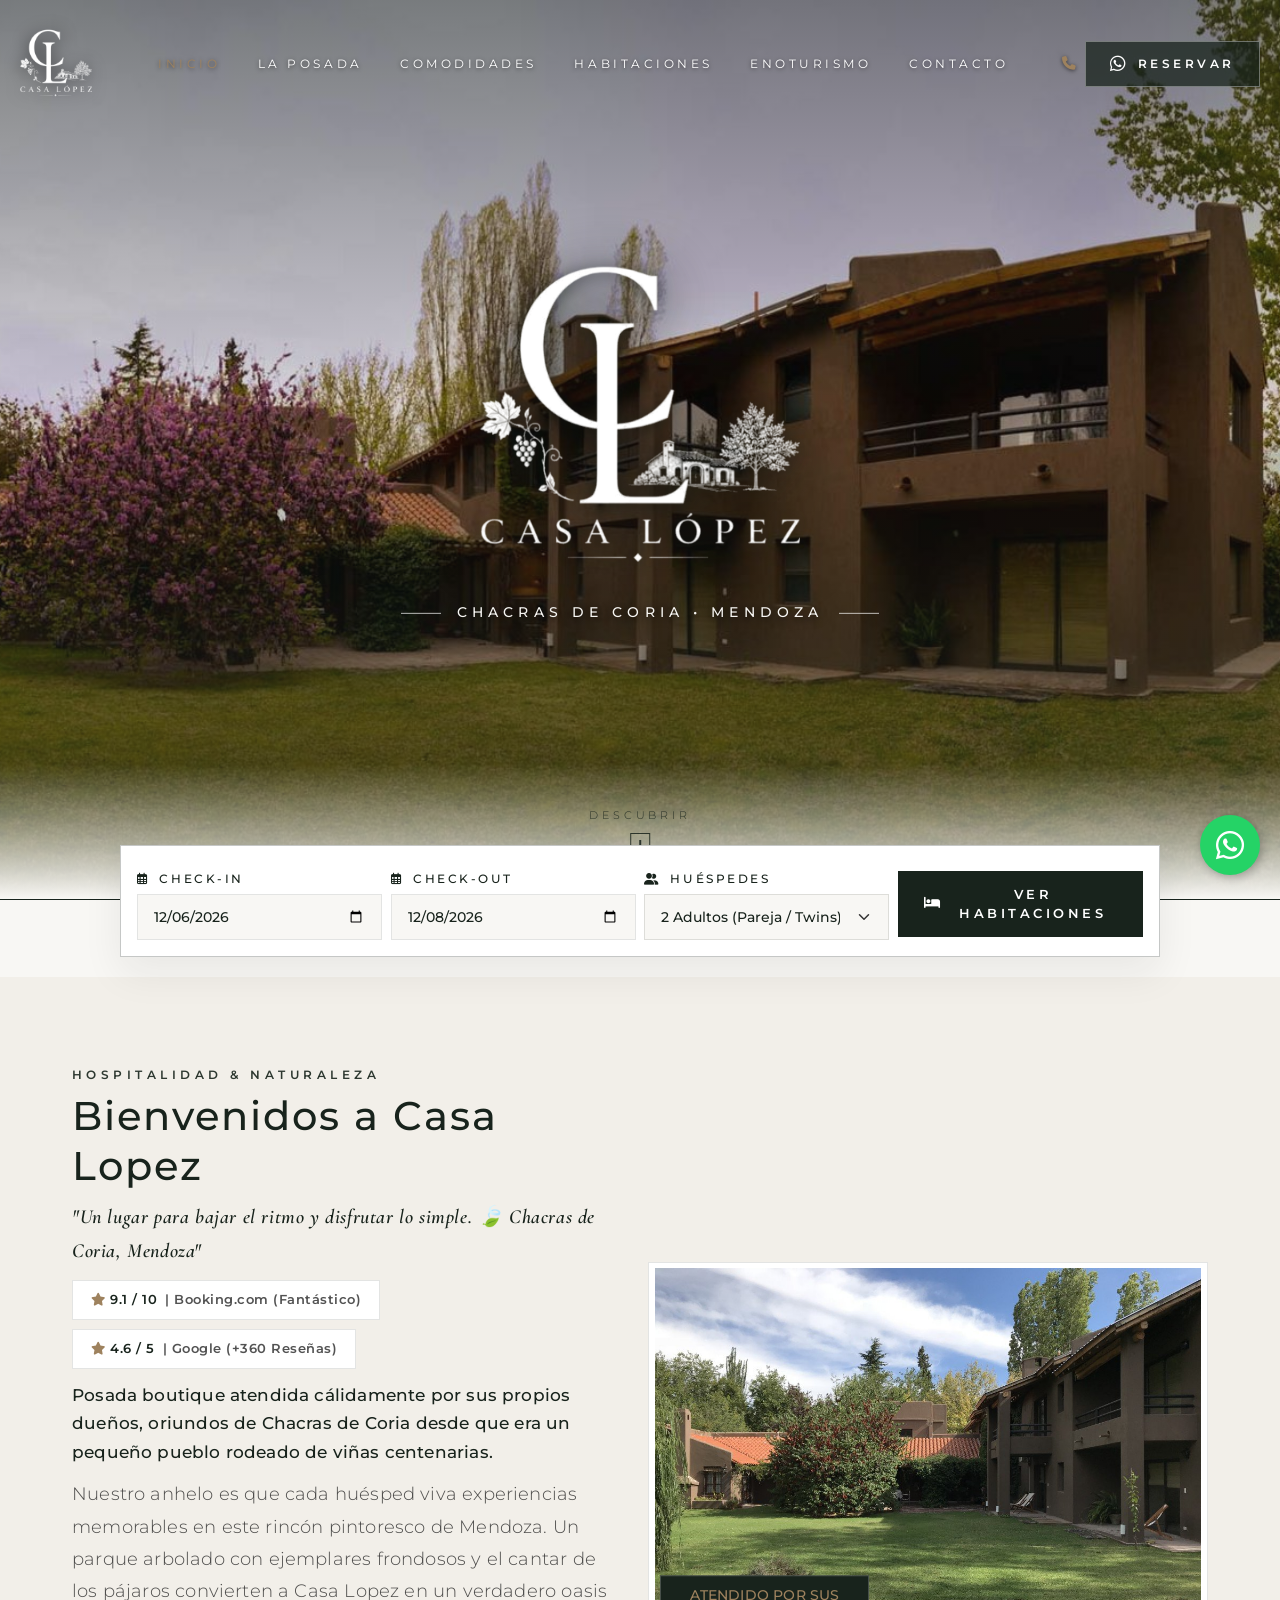
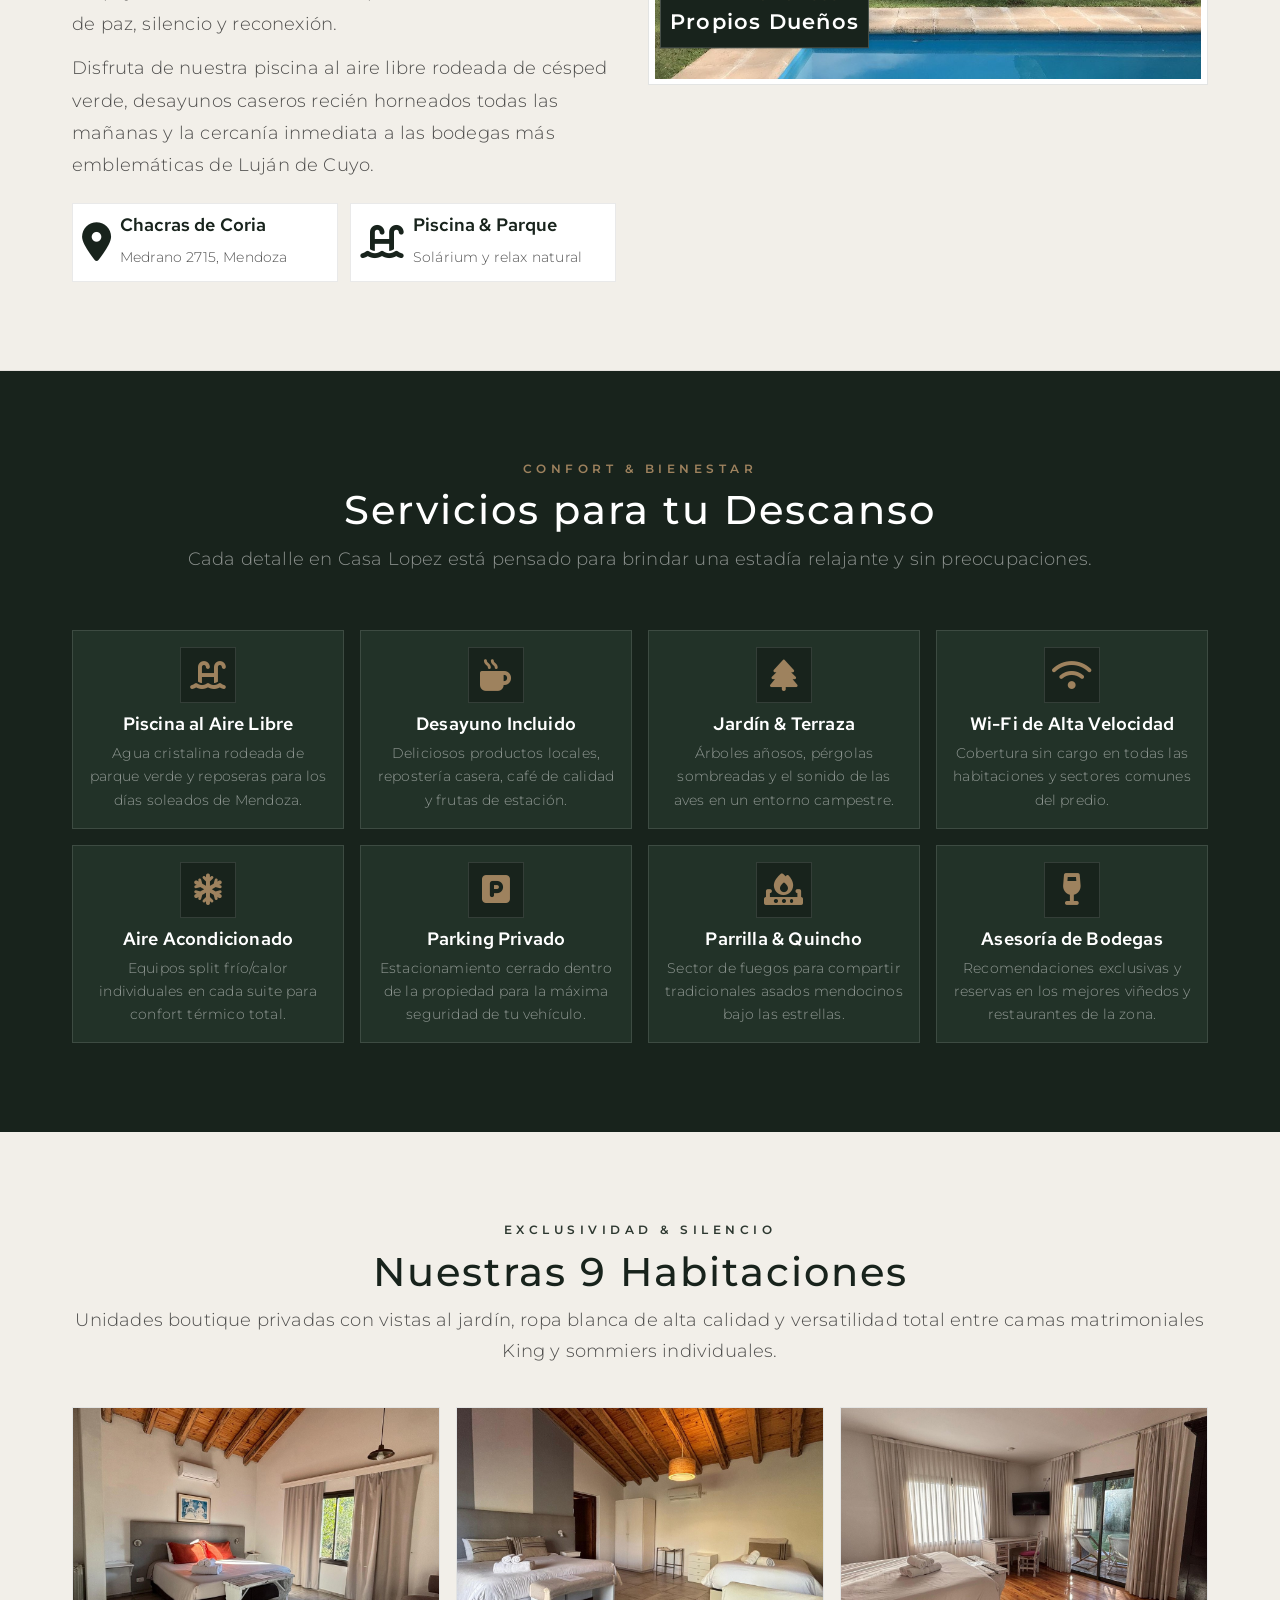
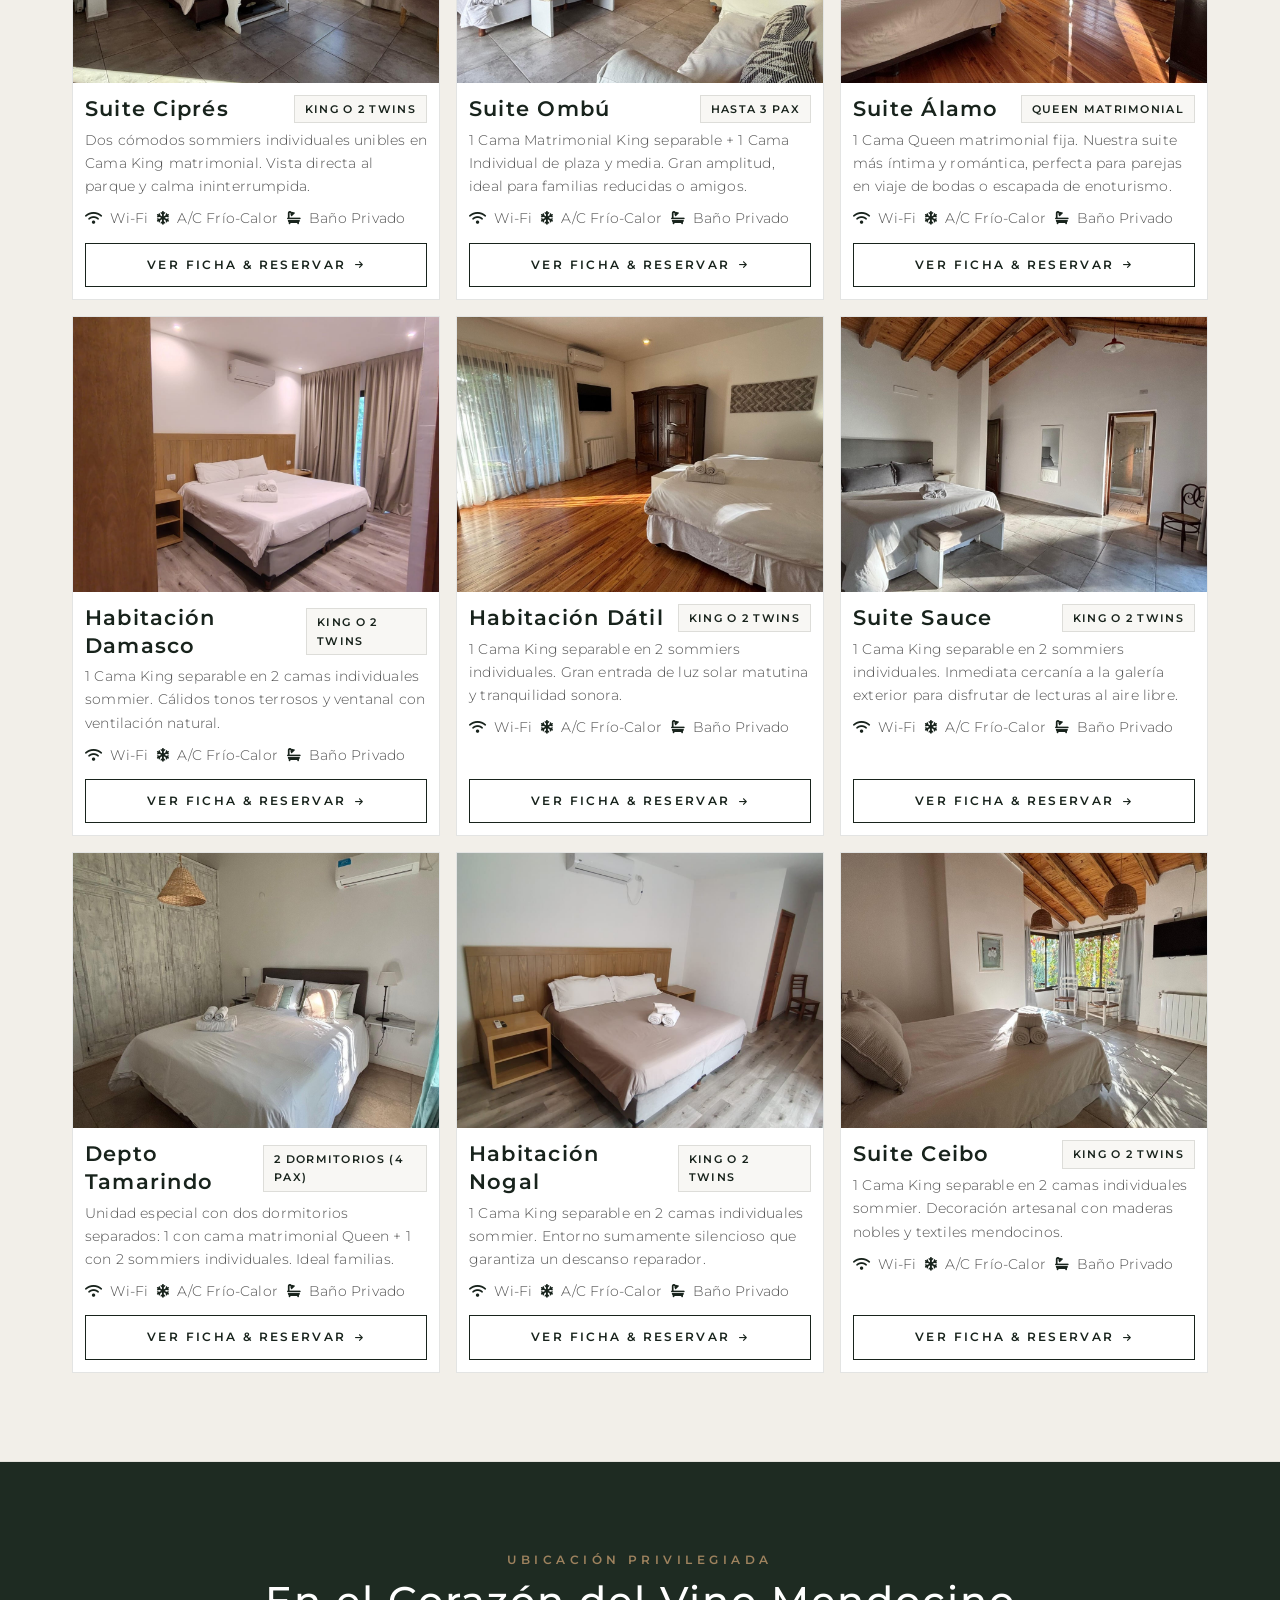
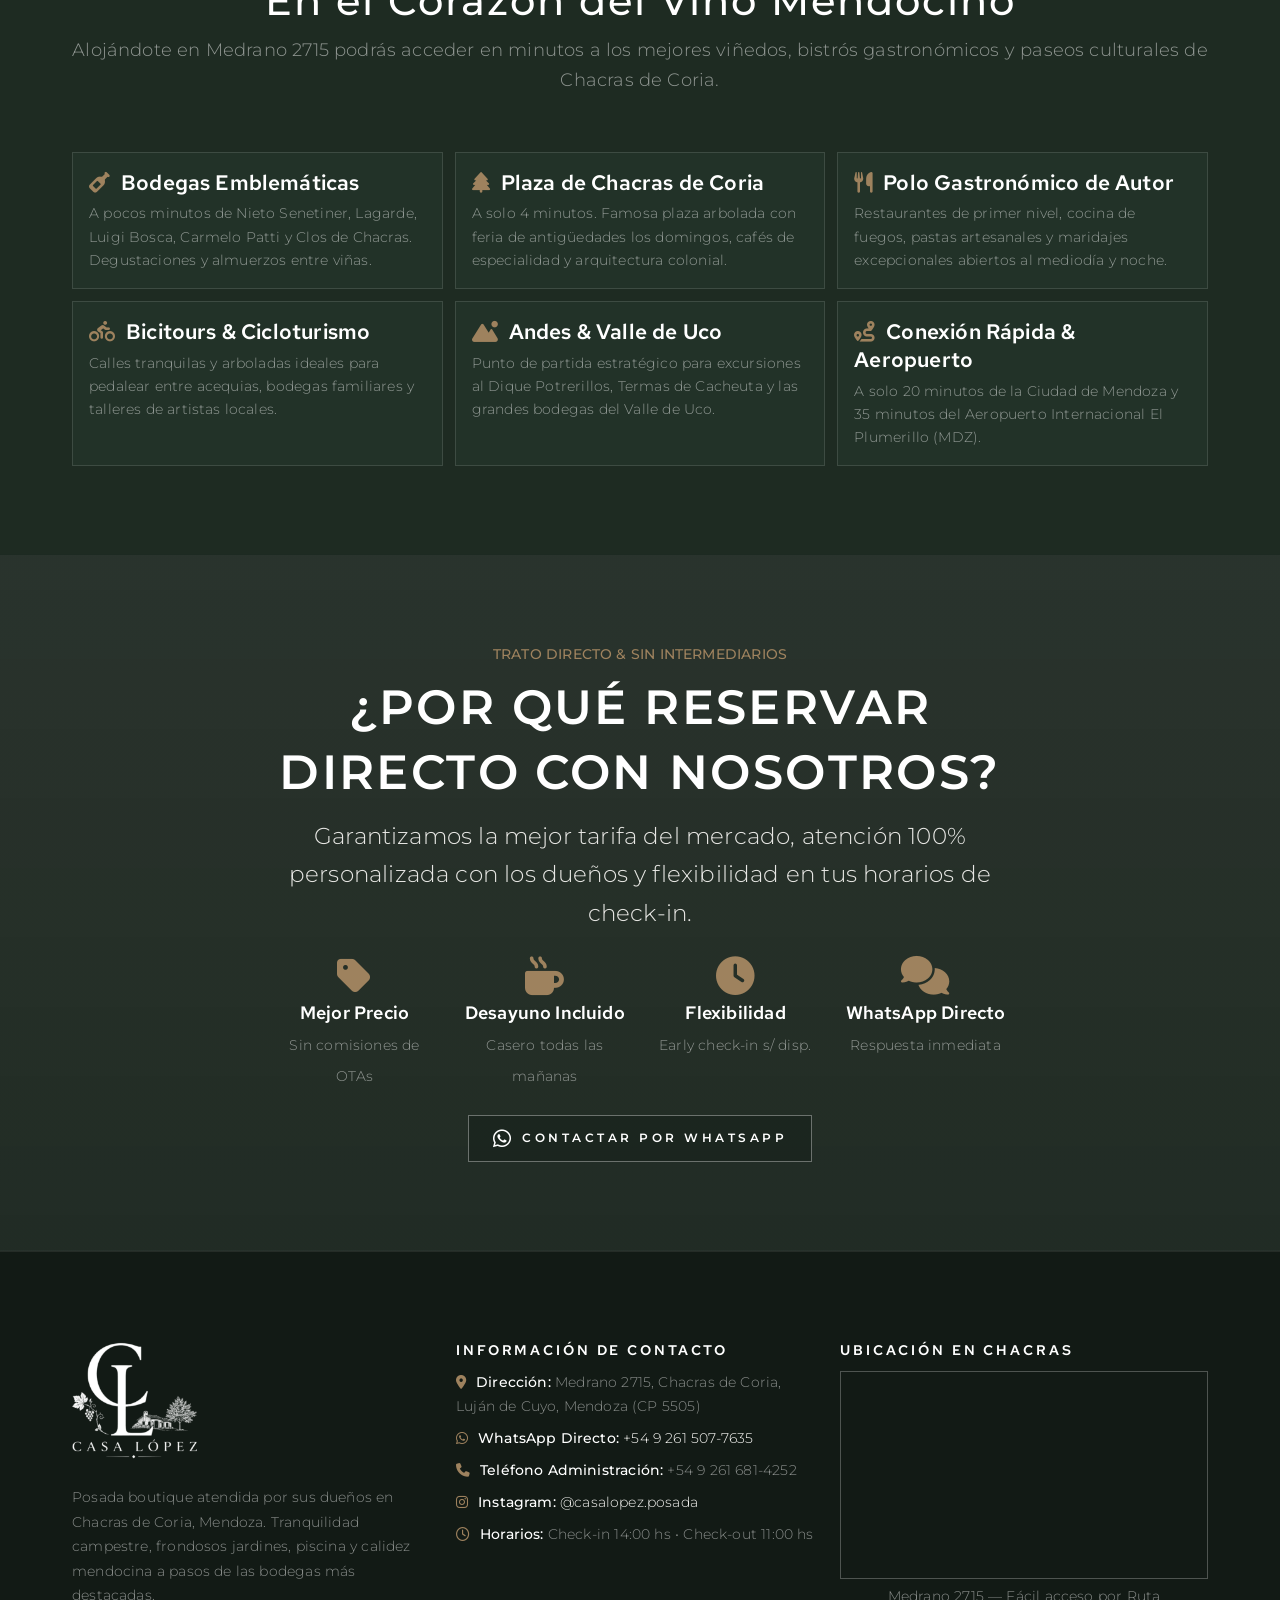
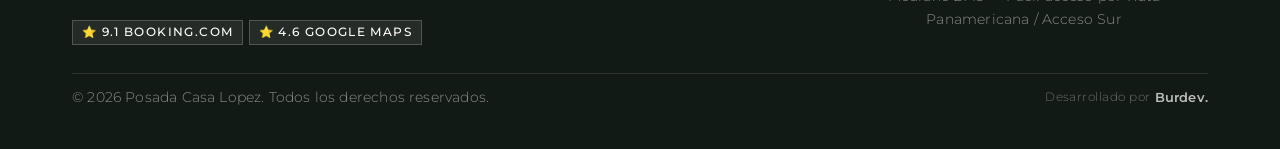
==== commit 34ae2452: "feat: replace logo with new hd asset and calibrate header logo to full header height" ====
--- a/index.html
+++ b/index.html
@@ -51,10 +51,10 @@
     <header id="header" class="fixed-top">
         <div class="header-navbar d-flex align-items-center">
             <div class="container-fluid px-lg-6">
-                <nav class="navbar navbar-expand-xl py-2">
+                <nav class="navbar navbar-expand-xl py-0">
                     <!-- Brand (Visible en Scroll / Móvil) -->
                     <a class="navbar-brand d-inline-flex align-items-center me-4" href="#hero">
-                        <img src="assets/img/logos/casa_lopez_completo_hd.png" alt="Posada Casa Lopez" class="brand-text-logo" style="max-height: 68px; width: auto; filter: drop-shadow(0px 2px 8px rgba(0,0,0,0.7));">
+                        <img src="assets/img/logos/casa_lopez_completo_hd.png" alt="Posada Casa Lopez" class="brand-text-logo" style="height: 72px; max-height: 72px; width: auto; filter: drop-shadow(0px 2px 8px rgba(0,0,0,0.7));">
                     </a>
 
                     <!-- Mobile Toggler -->
--- a/assets/css/crillon-luxury.css
+++ b/assets/css/crillon-luxury.css
@@ -147,20 +147,25 @@
 }
 
 #header .navbar {
-    padding-top: 4px !important;
-    padding-bottom: 4px !important;
+    padding-top: 0 !important;
+    padding-bottom: 0 !important;
 }
 
 #header .navbar-brand {
     padding-top: 0 !important;
     padding-bottom: 0 !important;
-    margin-top: -10px !important;
-    margin-bottom: -10px !important;
+    margin-top: 0 !important;
+    margin-bottom: 0 !important;
+    display: inline-flex !important;
+    align-items: center !important;
 }
 
 #header .brand-text-logo {
-    max-height: 68px !important;
+    height: 72px !important;
+    max-height: 72px !important;
     width: auto !important;
+    display: block !important;
+    object-fit: contain !important;
 }
 
 /* Logo en header scrolleado sobre verde: blanco nítido */
@@ -832,7 +837,7 @@
    ========================================================================== */
 .room-detail-header {
     background: var(--clb-botanical-dark);
-    padding: 0.65rem 0;
+    padding: 0.25rem 0;
     border-bottom: 1px solid rgba(255, 255, 255, 0.1);
 }
 
@@ -1057,28 +1062,49 @@
 
 /* Responsive adjustments */
 @media (max-width: 991.98px) {
+    #hero {
+        height: 72vh !important;
+        min-height: 480px !important;
+        max-height: 580px !important;
+    }
+    .hero-scroll-indicator {
+        display: none !important;
+    }
+    .hero-main-logo {
+        max-height: 235px;
+    }
+    .hero-sub-subtitle {
+        font-size: 0.76rem;
+        letter-spacing: 0.22rem;
+        margin-top: 1.1rem;
+    }
+    .check-room-top {
+        margin-top: -30px !important;
+    }
     .section-title {
         font-size: 2.1rem;
     }
+}
+
+@media (max-width: 575.98px) {
+    #hero {
+        height: 66vh !important;
+        min-height: 430px !important;
+        max-height: 510px !important;
+    }
     .hero-main-logo {
-        max-height: 250px;
+        max-height: 185px;
     }
     .hero-sub-subtitle {
-        font-size: 0.78rem;
-        letter-spacing: 0.24rem;
+        font-size: 0.68rem;
+        letter-spacing: 0.18rem;
+        margin-top: 0.85rem;
     }
     .check-room-top {
-        margin-top: 15px;
-    }
-}
-
-@media (max-width: 575.98px) {
-    .hero-main-logo {
-        max-height: 200px;
-    }
-    .hero-sub-subtitle {
-        font-size: 0.7rem;
-        letter-spacing: 0.18rem;
+        margin-top: -25px !important;
+    }
+    .booking-luxury-card {
+        padding: 1.25rem 1rem !important;
     }
     .section-title {
         font-size: 1.85rem;
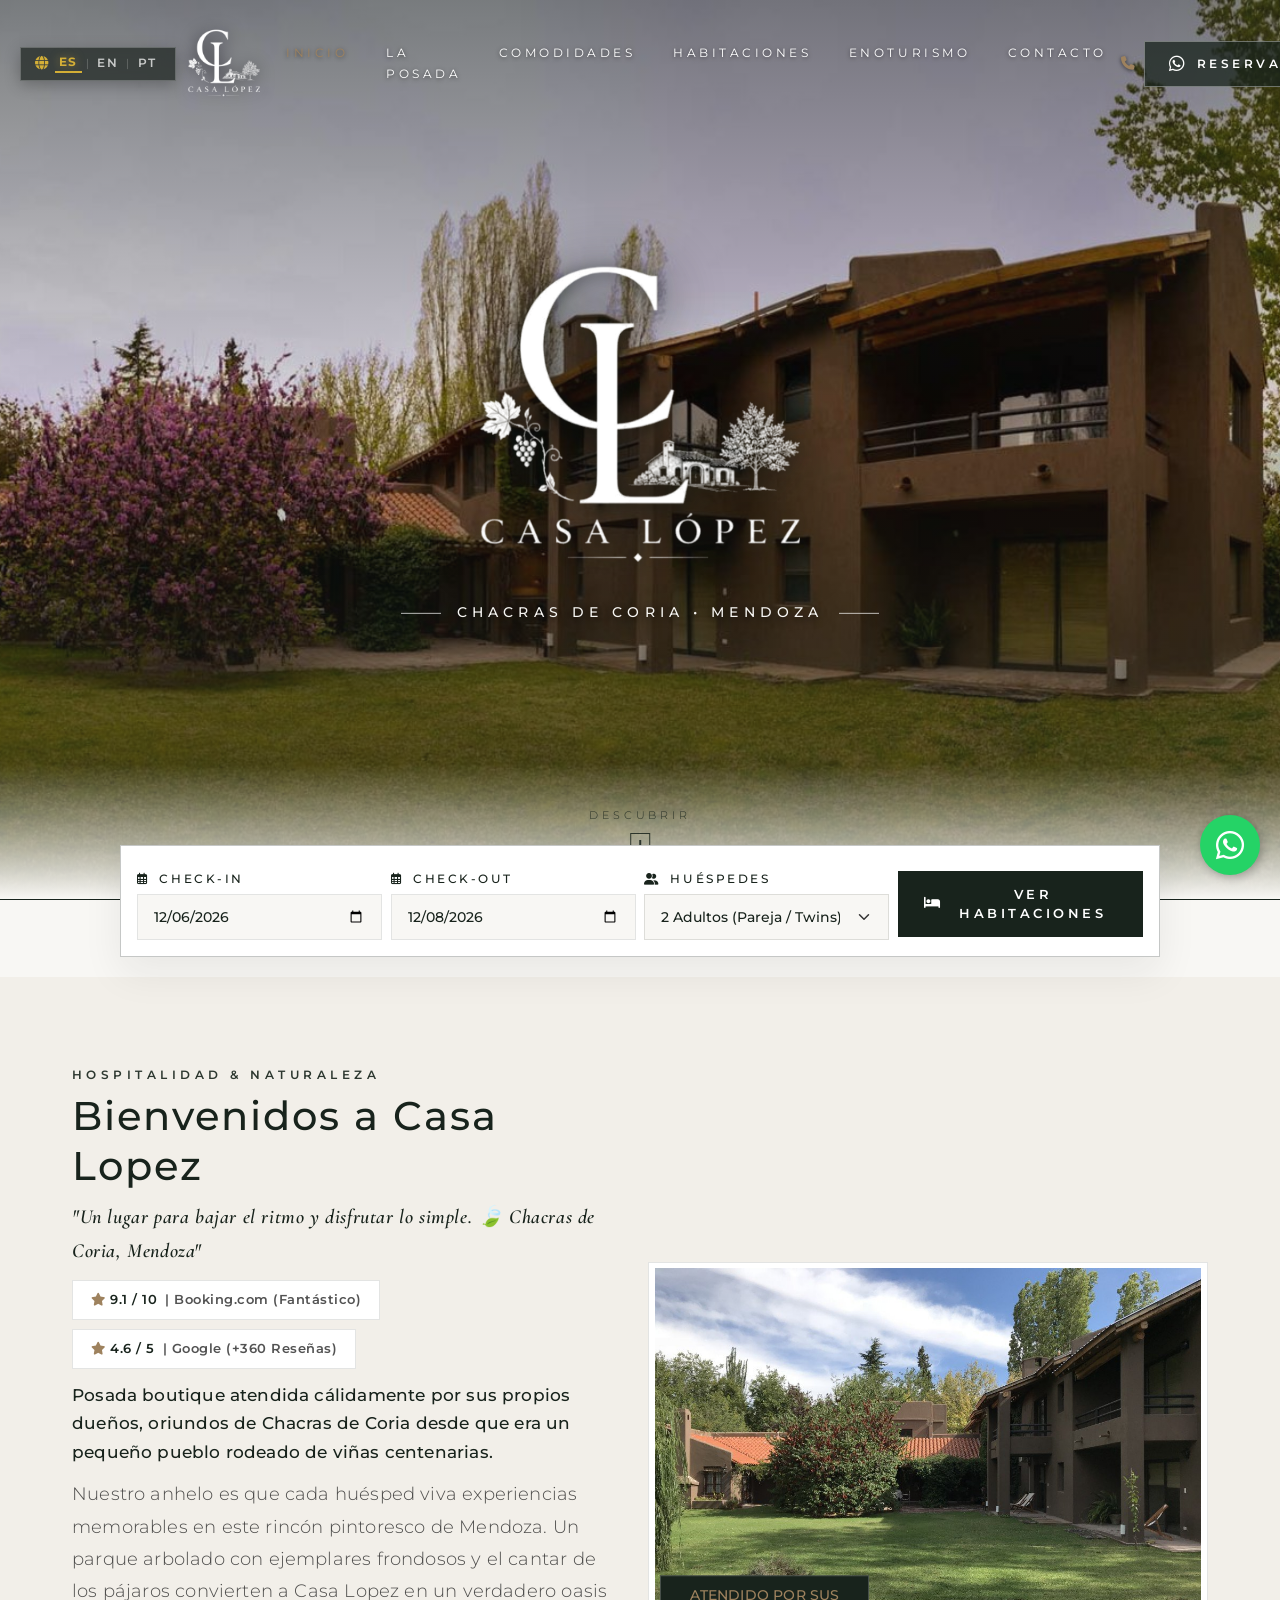
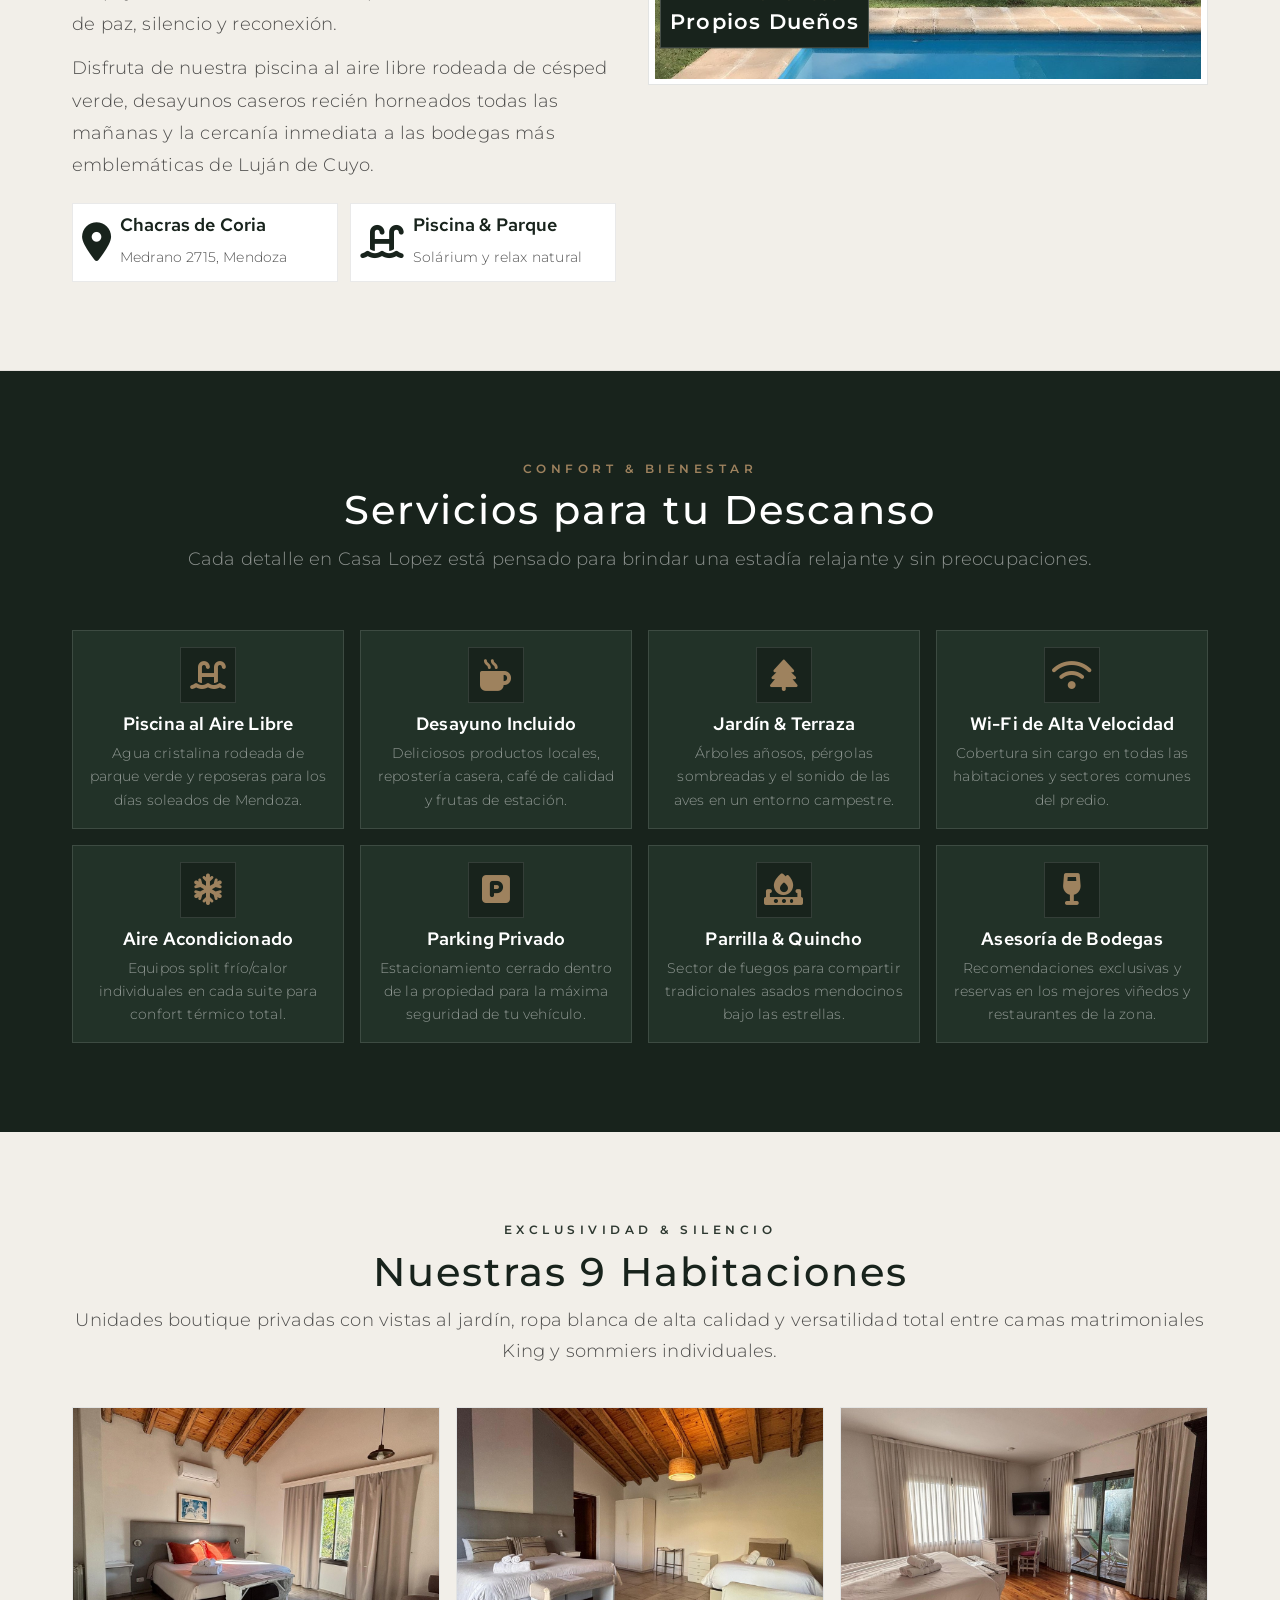
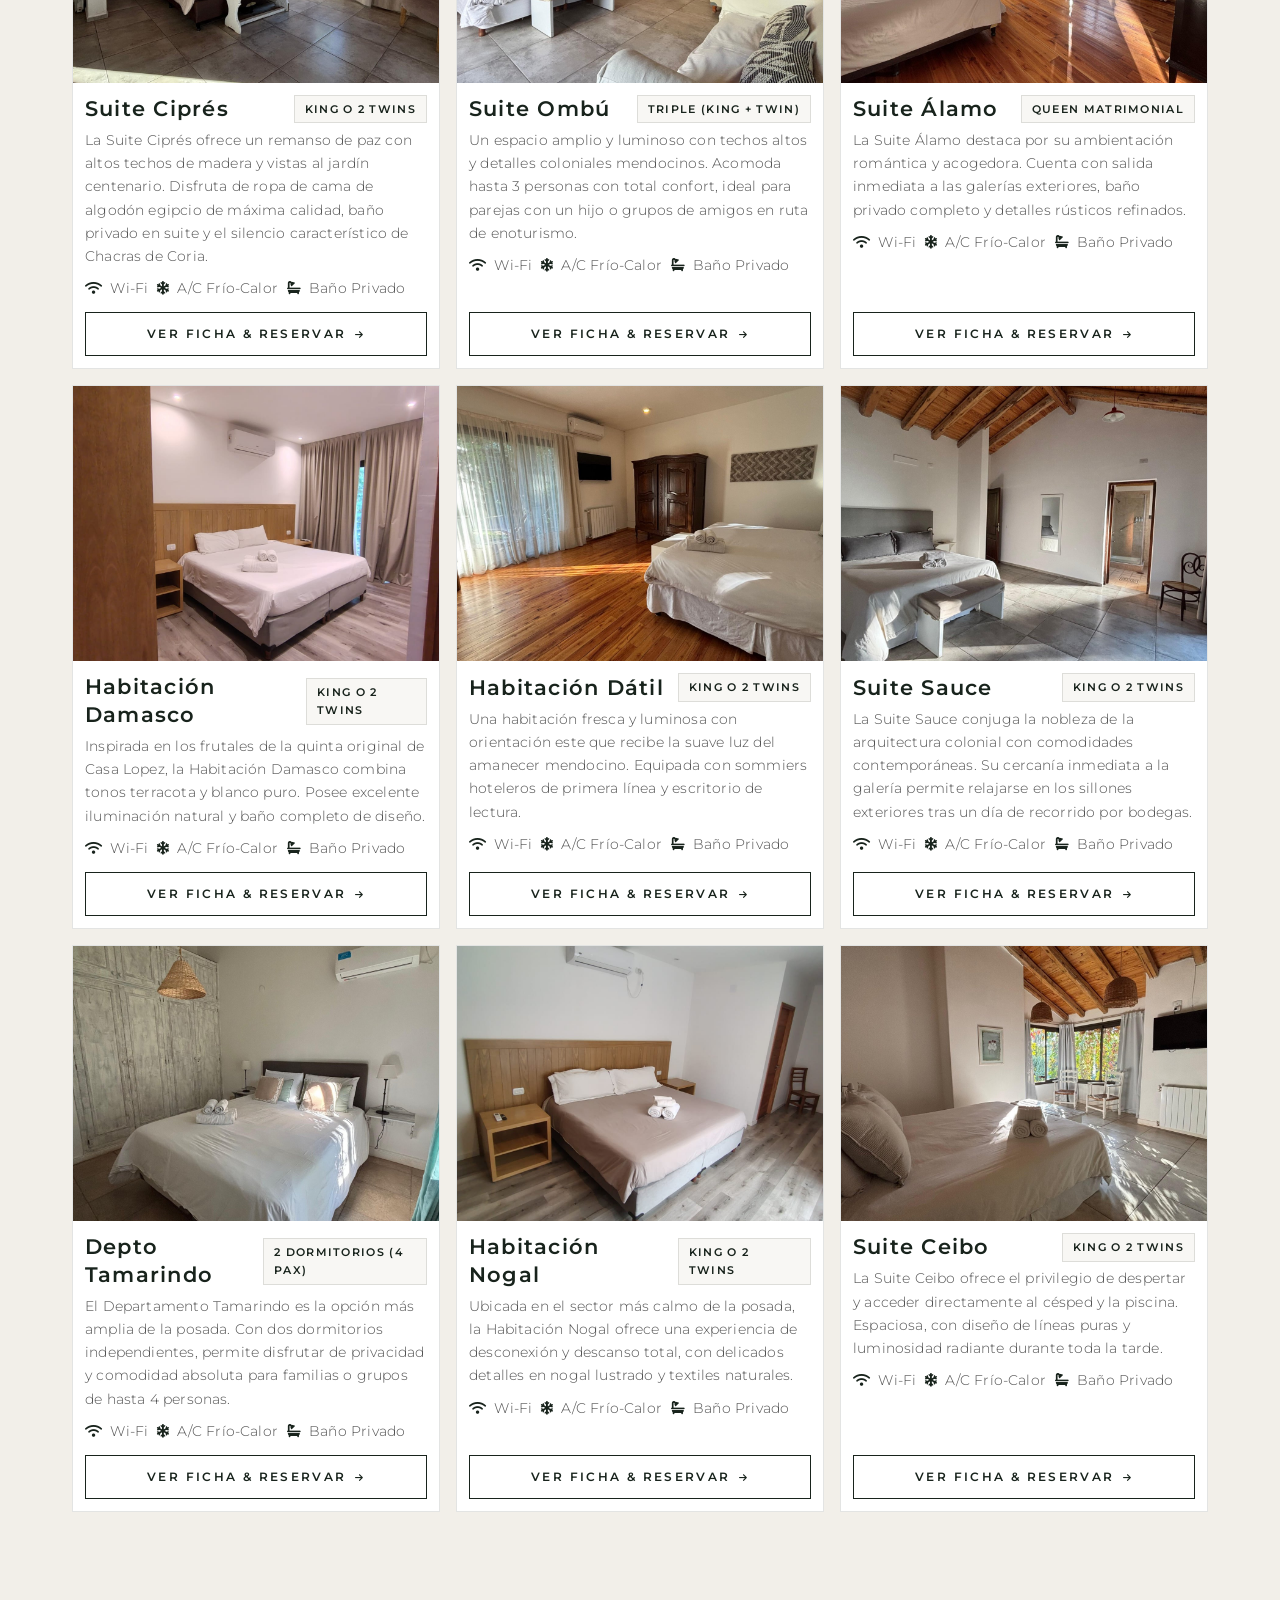
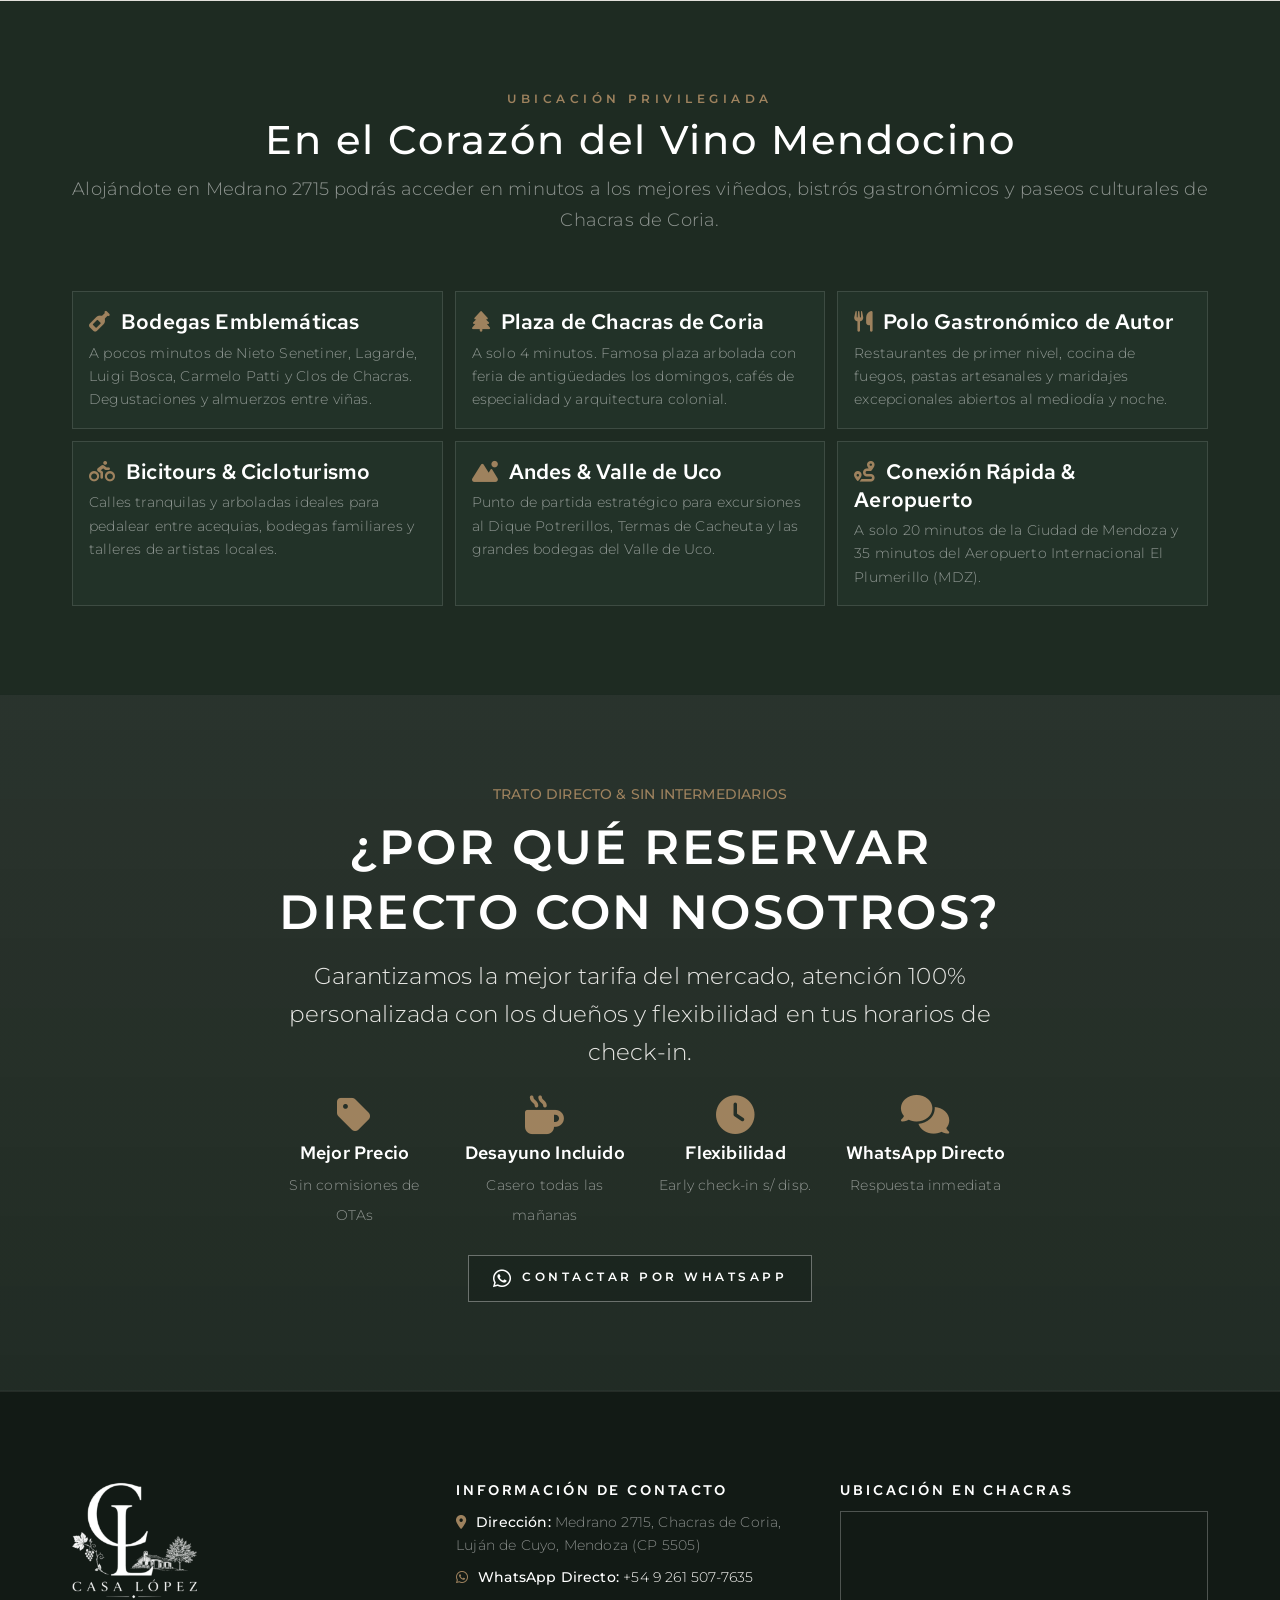
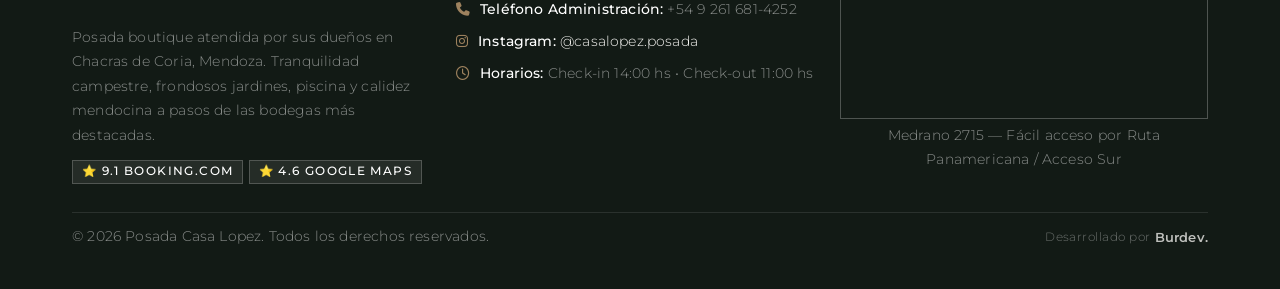
==== commit afe50ea1: "feat: add top-left language switcher and complete full page translation engine for ES, EN and PT-BR" ====
--- a/index.html
+++ b/index.html
@@ -52,6 +52,16 @@
         <div class="header-navbar d-flex align-items-center">
             <div class="container-fluid px-lg-6">
                 <nav class="navbar navbar-expand-xl py-0">
+                                        <!-- Selector de Idioma (Arriba a la izquierda: ES | EN | PT) -->
+                    <div class="lang-switch-box me-3 me-xl-4">
+                        <i class="fa-solid fa-globe lang-globe me-2"></i>
+                        <button type="button" class="lang-btn active" data-lang="es" aria-label="Español">ES</button>
+                        <span class="lang-sep">|</span>
+                        <button type="button" class="lang-btn" data-lang="en" aria-label="English">EN</button>
+                        <span class="lang-sep">|</span>
+                        <button type="button" class="lang-btn" data-lang="pt" aria-label="Português">PT</button>
+                    </div>
+
                     <!-- Brand (Visible en Scroll / Móvil) -->
                     <a class="navbar-brand d-inline-flex align-items-center me-4" href="#hero">
                         <img src="assets/img/logos/casa_lopez_completo_hd.png" alt="Posada Casa Lopez" class="brand-text-logo" style="height: 72px; max-height: 72px; width: auto; filter: drop-shadow(0px 2px 8px rgba(0,0,0,0.7));">
@@ -64,31 +74,40 @@
 
                     <!-- Offcanvas / Desktop Nav Menu -->
                     <div class="offcanvas offcanvas-navbar offcanvas-start border-end-0" tabindex="-1" id="offcanvasNavbar">
-                        <div class="offcanvas-header border-bottom" style="border-color: rgba(255, 255, 255, 0.12) !important;">
+                        <div class="offcanvas-header border-bottom d-flex justify-content-between align-items-center" style="border-color: rgba(255, 255, 255, 0.12) !important;">
                             <a href="#hero" class="d-inline-flex align-items-center">
                                 <img src="assets/img/logos/casa_lopez_completo_hd.png" alt="Casa Lopez" style="max-height: 42px; width: auto; filter: drop-shadow(0 2px 6px rgba(0,0,0,0.6));">
                             </a>
-                            <button type="button" class="btn-close btn-close-white" data-bs-dismiss="offcanvas" aria-label="Cerrar"></button>
+                            <div class="d-flex align-items-center gap-3">
+                                <div class="lang-switch-box py-1 px-2">
+                                    <button type="button" class="lang-btn active" data-lang="es">ES</button>
+                                    <span class="lang-sep">|</span>
+                                    <button type="button" class="lang-btn" data-lang="en">EN</button>
+                                    <span class="lang-sep">|</span>
+                                    <button type="button" class="lang-btn" data-lang="pt">PT</button>
+                                </div>
+                                <button type="button" class="btn-close btn-close-white" data-bs-dismiss="offcanvas" aria-label="Cerrar"></button>
+                            </div>
                         </div>
                         <div class="offcanvas-body align-items-center">
                             <ul class="navbar-nav mx-auto gap-2 gap-xl-3">
                                 <li class="nav-item">
-                                    <a class="nav-link active" href="#hero">Inicio</a>
+                                    <a class="nav-link active" href="#hero" data-i18n="nav_home">Inicio</a>
                                 </li>
                                 <li class="nav-item">
-                                    <a class="nav-link" href="#about">La Posada</a>
+                                    <a class="nav-link" href="#about" data-i18n="nav_about">La Posada</a>
                                 </li>
                                 <li class="nav-item">
-                                    <a class="nav-link" href="#facilities">Comodidades</a>
+                                    <a class="nav-link" href="#facilities" data-i18n="nav_facilities">Comodidades</a>
                                 </li>
                                 <li class="nav-item">
-                                    <a class="nav-link" href="#rooms">Habitaciones</a>
+                                    <a class="nav-link" href="#rooms" data-i18n="nav_rooms">Habitaciones</a>
                                 </li>
                                 <li class="nav-item">
-                                    <a class="nav-link" href="#services">Enoturismo</a>
+                                    <a class="nav-link" href="#services" data-i18n="nav_wine">Enoturismo</a>
                                 </li>
                                 <li class="nav-item">
-                                    <a class="nav-link" href="#footer">Contacto</a>
+                                    <a class="nav-link" href="#footer" data-i18n="nav_contact">Contacto</a>
                                 </li>
                             </ul>
 
@@ -100,7 +119,7 @@
                                 </a>
                                 <a href="https://wa.me/5492615077635?text=Hola%20Posada%20Casa%20Lopez!%20Quisiera%20consultar%20disponibilidad%20para%20una%20estadia." target="_blank" rel="noopener" class="btn-clb-reserve">
                                     <i class="fa-brands fa-whatsapp fs-6"></i>
-                                    <span>Reservar</span>
+                                    <span data-i18n="btn_reserve">Reservar</span>
                                 </a>
                             </div>
                         </div>
@@ -135,13 +154,13 @@
             <div class="hero-center-stage">
                 <div class="hero-logo-wrapper">
                     <img src="assets/img/logos/casa_lopez_completo_hd.png" alt="Posada Casa Lopez - Chacras de Coria" class="hero-main-logo">
-                    <p class="hero-sub-subtitle">Chacras de Coria • Mendoza</p>
+                    <p class="hero-sub-subtitle" data-i18n="hero_subtitle">Chacras de Coria • Mendoza</p>
                 </div>
             </div>
 
             <!-- Indicador Scroll hacia abajo -->
             <a href="#bookingBar" class="hero-scroll-indicator">
-                <span>Descubrir</span>
+                <span data-i18n="hero_discover">Descubrir</span>
                 <div class="hero-scroll-icon"></div>
             </a>
         </section>
@@ -160,7 +179,7 @@
                                 <!-- Check-in -->
                                 <div class="col-12 col-md-4 col-lg-3">
                                     <label class="form-label small text-uppercase fw-semibold mb-1">
-                                        <i class="fa-regular fa-calendar-days me-1"></i> Check-in
+                                        <i class="fa-regular fa-calendar-days me-1"></i> <span data-i18n="book_checkin">Check-in</span>
                                     </label>
                                     <input type="date" id="inputCheckIn" class="form-control" required>
                                 </div>
@@ -168,7 +187,7 @@
                                 <!-- Check-out -->
                                 <div class="col-12 col-md-4 col-lg-3">
                                     <label class="form-label small text-uppercase fw-semibold mb-1">
-                                        <i class="fa-regular fa-calendar-days me-1"></i> Check-out
+                                        <i class="fa-regular fa-calendar-days me-1"></i> <span data-i18n="book_checkout">Check-out</span>
                                     </label>
                                     <input type="date" id="inputCheckOut" class="form-control" required>
                                 </div>
@@ -176,7 +195,7 @@
                                 <!-- Huéspedes & Habitación -->
                                 <div class="col-12 col-md-4 col-lg-3">
                                     <label class="form-label small text-uppercase fw-semibold mb-1">
-                                        <i class="fa-solid fa-user-group me-1"></i> Huéspedes
+                                        <i class="fa-solid fa-user-group me-1"></i> <span data-i18n="book_guests">Huéspedes</span>
                                     </label>
                                     <select id="selectGuests" class="form-select">
                                         <option value="1 Huésped">1 Adulto</option>
@@ -191,7 +210,7 @@
                                 <div class="col-12 col-lg-3 mt-md-4 mt-lg-3 pt-md-2">
                                     <button type="submit" class="btn btn-search-booking w-100 d-flex align-items-center justify-content-center gap-2">
                                         <i class="fa-solid fa-bed"></i>
-                                        <span>Ver Habitaciones</span>
+                                        <span data-i18n="book_btn">Ver Habitaciones</span>
                                     </button>
                                 </div>
                             </form>
@@ -210,12 +229,12 @@
                 <div class="row align-items-center g-5">
                     <div class="col-lg-6">
                         <div class="pe-lg-5">
-                            <span class="section-tag d-block mb-2">Hospitalidad & Naturaleza</span>
-                            <h2 class="section-title mb-3">Bienvenidos a Casa Lopez</h2>
+                            <span class="section-tag d-block mb-2" data-i18n="about_tag">Hospitalidad & Naturaleza</span>
+                            <h2 class="section-title mb-3" data-i18n="about_title">Bienvenidos a Casa Lopez</h2>
                             
                             <!-- Frase Identitaria de Instagram @casalopez.posada -->
                             <p class="fst-italic text-navy mb-4 title-editorial" style="font-size: 1.25rem;">
-                                "Un lugar para bajar el ritmo y disfrutar lo simple. 🍃 Chacras de Coria, Mendoza"
+                                <span data-i18n="about_quote">"Un lugar para bajar el ritmo y disfrutar lo simple. 🍃 Chacras de Coria, Mendoza"</span>
                             </p>
 
                             <!-- Badges de Reputación Reales -->
@@ -231,13 +250,13 @@
                             </div>
 
                             <p class="lead mb-4" style="font-size: 1.05rem; line-height: 1.7; color: var(--clb-text-navy); font-weight: 500;">
-                                Posada boutique atendida cálidamente por sus propios dueños, oriundos de Chacras de Coria desde que era un pequeño pueblo rodeado de viñas centenarias.
+                                <span data-i18n="about_lead">Posada boutique atendida cálidamente por sus propios dueños, oriundos de Chacras de Coria desde que era un pequeño pueblo rodeado de viñas centenarias.</span>
                             </p>
                             <p class="text-muted mb-4" style="line-height: 1.8;">
-                                Nuestro anhelo es que cada huésped viva experiencias memorables en este rincón pintoresco de Mendoza. Un parque arbolado con ejemplares frondosos y el cantar de los pájaros convierten a Casa Lopez en un verdadero oasis de paz, silencio y reconexión.
+                                <span data-i18n="about_p1">Nuestro anhelo es que cada huésped viva experiencias memorables en este rincón pintoresco de Mendoza. Un parque arbolado con ejemplares frondosos y el cantar de los pájaros convierten a Casa Lopez en un verdadero oasis de paz, silencio y reconexión.</span>
                             </p>
                             <p class="text-muted mb-5" style="line-height: 1.8;">
-                                Disfruta de nuestra piscina al aire libre rodeada de césped verde, desayunos caseros recién horneados todas las mañanas y la cercanía inmediata a las bodegas más emblemáticas de Luján de Cuyo.
+                                <span data-i18n="about_p2">Disfruta de nuestra piscina al aire libre rodeada de césped verde, desayunos caseros recién horneados todas las mañanas y la cercanía inmediata a las bodegas más emblemáticas de Luján de Cuyo.</span>
                             </p>
 
                             <!-- Mini Features -->
@@ -255,8 +274,8 @@
                                     <div class="d-flex align-items-center p-3 bg-white border border-opacity-10 shadow-none">
                                         <i class="fa-solid fa-water-ladder fs-2 text-navy me-3"></i>
                                         <div>
-                                            <h6 class="fw-bold mb-1 text-navy">Piscina & Parque</h6>
-                                            <small class="text-muted">Solárium y relax natural</small>
+                                            <h6 class="fw-bold mb-1 text-navy" data-i18n="about_feat_pool_title">Piscina & Parque</h6>
+                                            <small class="text-muted" data-i18n="about_feat_pool_sub">Solárium y relax natural</small>
                                         </div>
                                     </div>
                                 </div>
@@ -272,8 +291,8 @@
                             </div>
                             <!-- Floating Seal -->
                             <div class="position-absolute bottom-0 start-0 translate-middle-y p-3 shadow-sm ms-4 border text-center" style="background: var(--clb-primary); border-color: rgba(255, 255, 255, 0.2) !important;">
-                                <span class="d-block text-gold text-uppercase small letter-spacing-1 fw-semibold">Atendido por sus</span>
-                                <span class="h5 fw-bold text-white mb-0 serif-font">Propios Dueños</span>
+                                <span class="d-block text-gold text-uppercase small letter-spacing-1 fw-semibold" data-i18n="about_owners_badge_1">Atendido por sus</span>
+                                <span class="h5 fw-bold text-white mb-0 serif-font" data-i18n="about_owners_badge_2">Propios Dueños</span>
                             </div>
                         </div>
                     </div>
@@ -288,9 +307,9 @@
         <section id="facilities" class="pt-16 pb-16 text-center position-relative bg-botanical-dark text-white">
             <div class="container">
                 <div class="max-w-2xl mx-auto mb-12">
-                    <span class="section-tag text-gold d-block mb-2">Confort & Bienestar</span>
-                    <h2 class="section-title text-white mb-3">Servicios para tu Descanso</h2>
-                    <p class="text-white-50 fs-6">Cada detalle en Casa Lopez está pensado para brindar una estadía relajante y sin preocupaciones.</p>
+                    <span class="section-tag text-gold d-block mb-2" data-i18n="fac_tag">Confort & Bienestar</span>
+                    <h2 class="section-title text-white mb-3" data-i18n="fac_title">Servicios para tu Descanso</h2>
+                    <p class="text-white-50 fs-6"><span data-i18n="fac_desc">Cada detalle en Casa Lopez está pensado para brindar una estadía relajante y sin preocupaciones.</span></p>
                 </div>
 
                 <div class="row g-4 g-lg-5 justify-content-center">
@@ -300,8 +319,8 @@
                             <div class="facility-icon-badge-dark mx-auto mb-3">
                                 <i class="fa-solid fa-water-ladder fs-3"></i>
                             </div>
-                            <h5 class="fw-bold mb-2 text-white fs-6">Piscina al Aire Libre</h5>
-                            <p class="text-white-50 small mb-0 d-none d-sm-block">Agua cristalina rodeada de parque verde y reposeras para los días soleados de Mendoza.</p>
+                            <h5 class="fw-bold mb-2 text-white fs-6" data-i18n="fac_pool_title">Piscina al Aire Libre</h5>
+                            <p class="text-white-50 small mb-0 d-none d-sm-block"><span data-i18n="fac_pool_desc">Agua cristalina rodeada de parque verde y reposeras para los días soleados de Mendoza.</span></p>
                         </div>
                     </div>
 
@@ -311,8 +330,8 @@
                             <div class="facility-icon-badge-dark mx-auto mb-3">
                                 <i class="fa-solid fa-mug-hot fs-3"></i>
                             </div>
-                            <h5 class="fw-bold mb-2 text-white fs-6">Desayuno Incluido</h5>
-                            <p class="text-white-50 small mb-0 d-none d-sm-block">Deliciosos productos locales, repostería casera, café de calidad y frutas de estación.</p>
+                            <h5 class="fw-bold mb-2 text-white fs-6" data-i18n="fac_breakfast_title">Desayuno Incluido</h5>
+                            <p class="text-white-50 small mb-0 d-none d-sm-block"><span data-i18n="fac_breakfast_desc">Deliciosos productos locales, repostería casera, café de calidad y frutas de estación.</span></p>
                         </div>
                     </div>
 
@@ -322,8 +341,8 @@
                             <div class="facility-icon-badge-dark mx-auto mb-3">
                                 <i class="fa-solid fa-tree fs-3"></i>
                             </div>
-                            <h5 class="fw-bold mb-2 text-white fs-6">Jardín & Terraza</h5>
-                            <p class="text-white-50 small mb-0 d-none d-sm-block">Árboles añosos, pérgolas sombreadas y el sonido de las aves en un entorno campestre.</p>
+                            <h5 class="fw-bold mb-2 text-white fs-6" data-i18n="fac_garden_title">Jardín & Terraza</h5>
+                            <p class="text-white-50 small mb-0 d-none d-sm-block"><span data-i18n="fac_garden_desc">Árboles añosos, pérgolas sombreadas y el sonido de las aves en un entorno campestre.</span></p>
                         </div>
                     </div>
 
@@ -333,8 +352,8 @@
                             <div class="facility-icon-badge-dark mx-auto mb-3">
                                 <i class="fa-solid fa-wifi fs-3"></i>
                             </div>
-                            <h5 class="fw-bold mb-2 text-white fs-6">Wi-Fi de Alta Velocidad</h5>
-                            <p class="text-white-50 small mb-0 d-none d-sm-block">Cobertura sin cargo en todas las habitaciones y sectores comunes del predio.</p>
+                            <h5 class="fw-bold mb-2 text-white fs-6" data-i18n="fac_wifi_title">Wi-Fi de Alta Velocidad</h5>
+                            <p class="text-white-50 small mb-0 d-none d-sm-block"><span data-i18n="fac_wifi_desc">Cobertura sin cargo en todas las habitaciones y sectores comunes del predio.</span></p>
                         </div>
                     </div>
 
@@ -344,8 +363,8 @@
                             <div class="facility-icon-badge-dark mx-auto mb-3">
                                 <i class="fa-solid fa-snowflake fs-3"></i>
                             </div>
-                            <h5 class="fw-bold mb-2 text-white fs-6">Aire Acondicionado</h5>
-                            <p class="text-white-50 small mb-0 d-none d-sm-block">Equipos split frío/calor individuales en cada suite para confort térmico total.</p>
+                            <h5 class="fw-bold mb-2 text-white fs-6" data-i18n="fac_ac_title">Aire Acondicionado</h5>
+                            <p class="text-white-50 small mb-0 d-none d-sm-block"><span data-i18n="fac_ac_desc">Equipos split frío/calor individuales en cada suite para confort térmico total.</span></p>
                         </div>
                     </div>
 
@@ -355,8 +374,8 @@
                             <div class="facility-icon-badge-dark mx-auto mb-3">
                                 <i class="fa-solid fa-square-parking fs-3"></i>
                             </div>
-                            <h5 class="fw-bold mb-2 text-white fs-6">Parking Privado</h5>
-                            <p class="text-white-50 small mb-0 d-none d-sm-block">Estacionamiento cerrado dentro de la propiedad para la máxima seguridad de tu vehículo.</p>
+                            <h5 class="fw-bold mb-2 text-white fs-6" data-i18n="fac_parking_title">Parking Privado</h5>
+                            <p class="text-white-50 small mb-0 d-none d-sm-block"><span data-i18n="fac_parking_desc">Estacionamiento cerrado dentro de la propiedad para la máxima seguridad de tu vehículo.</span></p>
                         </div>
                     </div>
 
@@ -377,7 +396,7 @@
                             <div class="facility-icon-badge-dark mx-auto mb-3">
                                 <i class="fa-solid fa-wine-glass fs-3"></i>
                             </div>
-                            <h5 class="fw-bold mb-2 text-white fs-6">Asesoría de Bodegas</h5>
+                            <h5 class="fw-bold mb-2 text-white fs-6" data-i18n="fac_wine_title">Asesoría de Bodegas</h5>
                             <p class="text-white-50 small mb-0 d-none d-sm-block">Recomendaciones exclusivas y reservas en los mejores viñedos y restaurantes de la zona.</p>
                         </div>
                     </div>
@@ -427,7 +446,7 @@
                                     </ul>
                                 </div>
                                 <a href="javascript:void(0)" onclick="goToRoomDetail('cipres'); event.stopPropagation();" class="btn-room-action w-100 justify-content-center">
-                                    <span>Ver Ficha & Reservar</span>
+                                    <span data-i18n="room_btn_view">Ver Ficha & Reservar</span>
                                     <i class="fa-solid fa-arrow-right small"></i>
                                 </a>
                             </div>
@@ -454,7 +473,7 @@
                                     </ul>
                                 </div>
                                 <a href="javascript:void(0)" onclick="goToRoomDetail('ombu'); event.stopPropagation();" class="btn-room-action w-100 justify-content-center">
-                                    <span>Ver Ficha & Reservar</span>
+                                    <span data-i18n="room_btn_view">Ver Ficha & Reservar</span>
                                     <i class="fa-solid fa-arrow-right small"></i>
                                 </a>
                             </div>
@@ -481,7 +500,7 @@
                                     </ul>
                                 </div>
                                 <a href="javascript:void(0)" onclick="goToRoomDetail('alamo'); event.stopPropagation();" class="btn-room-action w-100 justify-content-center">
-                                    <span>Ver Ficha & Reservar</span>
+                                    <span data-i18n="room_btn_view">Ver Ficha & Reservar</span>
                                     <i class="fa-solid fa-arrow-right small"></i>
                                 </a>
                             </div>
@@ -508,7 +527,7 @@
                                     </ul>
                                 </div>
                                 <a href="javascript:void(0)" onclick="goToRoomDetail('damasco'); event.stopPropagation();" class="btn-room-action w-100 justify-content-center">
-                                    <span>Ver Ficha & Reservar</span>
+                                    <span data-i18n="room_btn_view">Ver Ficha & Reservar</span>
                                     <i class="fa-solid fa-arrow-right small"></i>
                                 </a>
                             </div>
@@ -535,7 +554,7 @@
                                     </ul>
                                 </div>
                                 <a href="javascript:void(0)" onclick="goToRoomDetail('datil'); event.stopPropagation();" class="btn-room-action w-100 justify-content-center">
-                                    <span>Ver Ficha & Reservar</span>
+                                    <span data-i18n="room_btn_view">Ver Ficha & Reservar</span>
                                     <i class="fa-solid fa-arrow-right small"></i>
                                 </a>
                             </div>
@@ -562,7 +581,7 @@
                                     </ul>
                                 </div>
                                 <a href="javascript:void(0)" onclick="goToRoomDetail('sauce'); event.stopPropagation();" class="btn-room-action w-100 justify-content-center">
-                                    <span>Ver Ficha & Reservar</span>
+                                    <span data-i18n="room_btn_view">Ver Ficha & Reservar</span>
                                     <i class="fa-solid fa-arrow-right small"></i>
                                 </a>
                             </div>
@@ -589,7 +608,7 @@
                                     </ul>
                                 </div>
                                 <a href="javascript:void(0)" onclick="goToRoomDetail('tamarindo'); event.stopPropagation();" class="btn-room-action w-100 justify-content-center">
-                                    <span>Ver Ficha & Reservar</span>
+                                    <span data-i18n="room_btn_view">Ver Ficha & Reservar</span>
                                     <i class="fa-solid fa-arrow-right small"></i>
                                 </a>
                             </div>
@@ -616,7 +635,7 @@
                                     </ul>
                                 </div>
                                 <a href="javascript:void(0)" onclick="goToRoomDetail('nogal'); event.stopPropagation();" class="btn-room-action w-100 justify-content-center">
-                                    <span>Ver Ficha & Reservar</span>
+                                    <span data-i18n="room_btn_view">Ver Ficha & Reservar</span>
                                     <i class="fa-solid fa-arrow-right small"></i>
                                 </a>
                             </div>
@@ -643,7 +662,7 @@
                                     </ul>
                                 </div>
                                 <a href="javascript:void(0)" onclick="goToRoomDetail('ceibo'); event.stopPropagation();" class="btn-room-action w-100 justify-content-center">
-                                    <span>Ver Ficha & Reservar</span>
+                                    <span data-i18n="room_btn_view">Ver Ficha & Reservar</span>
                                     <i class="fa-solid fa-arrow-right small"></i>
                                 </a>
                             </div>
@@ -737,28 +756,28 @@
                                 <div class="p-3">
                                     <i class="fa-solid fa-mug-hot text-gold fs-2 mb-2"></i>
                                     <h6 class="fw-bold text-white mb-1">Desayuno Incluido</h6>
-                                    <small class="text-white-50">Casero todas las mañanas</small>
+                                    <small class="text-white-50" data-i18n="ben_2_desc">Casero todas las mañanas</small>
                                 </div>
                             </div>
                             <div class="col-6 col-md-3">
                                 <div class="p-3">
                                     <i class="fa-solid fa-clock text-gold fs-2 mb-2"></i>
-                                    <h6 class="fw-bold text-white mb-1">Flexibilidad</h6>
-                                    <small class="text-white-50">Early check-in s/ disp.</small>
+                                    <h6 class="fw-bold text-white mb-1" data-i18n="ben_3_title">Flexibilidad</h6>
+                                    <small class="text-white-50" data-i18n="ben_3_desc">Early check-in s/ disp.</small>
                                 </div>
                             </div>
                             <div class="col-6 col-md-3">
                                 <div class="p-3">
                                     <i class="fa-solid fa-comments text-gold fs-2 mb-2"></i>
-                                    <h6 class="fw-bold text-white mb-1">WhatsApp Directo</h6>
-                                    <small class="text-white-50">Respuesta inmediata</small>
+                                    <h6 class="fw-bold text-white mb-1" data-i18n="ben_4_title">WhatsApp Directo</h6>
+                                    <small class="text-white-50" data-i18n="ben_4_desc">Respuesta inmediata</small>
                                 </div>
                             </div>
                         </div>
 
                         <a href="https://wa.me/5492615077635?text=Hola%20Casa%20Lopez!%20Quiero%20consultar%20la%20tarifa%20directa%20para%20una%20reserva." target="_blank" class="btn btn-clb-reserve px-5 py-3 fs-6">
                             <i class="fa-brands fa-whatsapp fs-5"></i>
-                            <span>Contactar por WhatsApp</span>
+                            <span data-i18n="ben_btn">Contactar por WhatsApp</span>
                         </a>
                     </div>
                 </div>
@@ -777,7 +796,7 @@
                 <div class="col-lg-4">
                     <img src="assets/img/logos/casa_lopez_completo_hd.png" alt="Posada Casa Lopez" style="max-height: 125px; width: auto; margin-bottom: 20px;">
                     <p class="text-white-50 mb-4 small" style="line-height: 1.8;">
-                        Posada boutique atendida por sus dueños en Chacras de Coria, Mendoza. Tranquilidad campestre, frondosos jardines, piscina y calidez mendocina a pasos de las bodegas más destacadas.
+                        <span data-i18n="footer_desc">Posada boutique atendida por sus dueños en Chacras de Coria, Mendoza. Tranquilidad campestre, frondosos jardines, piscina y calidez mendocina a pasos de las bodegas más destacadas.</span>
                     </p>
                     <div class="d-flex flex-wrap gap-2">
                         <span class="badge px-3 py-2 fw-semibold" style="background-color: rgba(255, 255, 255, 0.08); color: #FFFFFF; border: 1px solid rgba(255, 255, 255, 0.2); border-radius: 0; text-transform: uppercase; letter-spacing: 0.12em; font-size: 0.72rem;">⭐ 9.1 Booking.com</span>
@@ -787,19 +806,19 @@
 
                 <!-- Columna 2: Contacto & Teléfonos -->
                 <div class="col-lg-4">
-                    <h5 class="fw-bold text-uppercase text-white mb-4" style="letter-spacing: 0.18rem; font-size: 0.9rem;">Información de Contacto</h5>
+                    <h5 class="fw-bold text-uppercase text-white mb-4" style="letter-spacing: 0.18rem; font-size: 0.9rem;" data-i18n="footer_contact_title">Información de Contacto</h5>
                     <ul class="list-unstyled text-white-50 mb-0 d-flex flex-column gap-3 small">
                         <li>
                             <i class="fa-solid fa-location-dot text-gold me-2"></i>
-                            <strong class="text-white">Dirección:</strong> Medrano 2715, Chacras de Coria, Luján de Cuyo, Mendoza (CP 5505)
+                            <strong class="text-white" data-i18n="footer_addr_lbl">Dirección:</strong> Medrano 2715, Chacras de Coria, Luján de Cuyo, Mendoza (CP 5505)
                         </li>
                         <li>
                             <i class="fa-brands fa-whatsapp text-gold me-2"></i>
-                            <strong class="text-white">WhatsApp Directo:</strong> <a href="https://wa.me/5492615077635" target="_blank" class="text-decoration-none" style="color: #F8F7F4;">+54 9 261 507-7635</a>
+                            <strong class="text-white" data-i18n="footer_wa_lbl">WhatsApp Directo:</strong> <a href="https://wa.me/5492615077635" target="_blank" class="text-decoration-none" style="color: #F8F7F4;">+54 9 261 507-7635</a>
                         </li>
                         <li>
                             <i class="fa-solid fa-phone text-gold me-2"></i>
-                            <strong class="text-white">Teléfono Administración:</strong> <a href="tel:+5492616814252" class="text-white-50 text-decoration-none">+54 9 261 681-4252</a>
+                            <strong class="text-white" data-i18n="footer_tel_lbl">Teléfono Administración:</strong> <a href="tel:+5492616814252" class="text-white-50 text-decoration-none">+54 9 261 681-4252</a>
                         </li>
                         <li>
                             <i class="fa-brands fa-instagram text-gold me-2"></i>
@@ -807,27 +826,27 @@
                         </li>
                         <li>
                             <i class="fa-regular fa-clock text-gold me-2"></i>
-                            <strong class="text-white">Horarios:</strong> Check-in 14:00 hs • Check-out 11:00 hs
+                            <strong class="text-white" data-i18n="footer_hours_lbl">Horarios:</strong> <span data-i18n="footer_hours_val">Check-in 14:00 hs • Check-out 11:00 hs</span>
                         </li>
                     </ul>
                 </div>
 
                 <!-- Columna 3: Mapa Interactivo -->
                 <div class="col-lg-4">
-                    <h5 class="fw-bold text-uppercase text-white mb-4" style="letter-spacing: 0.18rem; font-size: 0.9rem;">Ubicación en Chacras</h5>
+                    <h5 class="fw-bold text-uppercase text-white mb-4" style="letter-spacing: 0.18rem; font-size: 0.9rem;" data-i18n="footer_map_title">Ubicación en Chacras</h5>
                     <div class="ratio ratio-16x9 overflow-hidden shadow-none border border-white border-opacity-25">
                         <iframe src="https://maps.google.com/maps?q=Medrano%202715,%20Chacras%20de%20Coria,%20Mendoza&t=&z=15&ie=UTF8&iwloc=&output=embed" width="100%" height="200" style="border:0;" allowfullscreen="" loading="lazy"></iframe>
                     </div>
-                    <small class="d-block text-white-50 mt-2 text-center">Medrano 2715 — Fácil acceso por Ruta Panamericana / Acceso Sur</small>
+                    <small class="d-block text-white-50 mt-2 text-center"><span data-i18n="footer_map_hint">Medrano 2715 — Fácil acceso por Ruta Panamericana / Acceso Sur</span></small>
                 </div>
             </div>
 
             <!-- Developer Signature -->
             <div class="py-4 border-top border-white border-opacity-10 text-center">
                 <div class="d-flex flex-column flex-sm-row justify-content-between align-items-center gap-2">
-                    <span class="text-white-50 small">© 2026 Posada Casa Lopez. Todos los derechos reservados.</span>
+                    <span class="text-white-50 small"><span data-i18n="footer_rights">© 2026 Posada Casa Lopez. Todos los derechos reservados.</span></span>
                     <div class="d-inline-flex align-items-center gap-1 opacity-75">
-                        <span class="text-white-50" style="font-size: 0.75rem; letter-spacing: 0.04em;">Desarrollado por</span>
+                        <span class="text-white-50" style="font-size: 0.75rem; letter-spacing: 0.04em;"><span data-i18n="footer_dev_by">Desarrollado por</span></span>
                         <a href="https://burdev.pages.dev" target="_blank" rel="noopener noreferrer" style="text-decoration: none; color: #F8F7F4; font-weight: 600; font-size: 0.82rem;">
                             Burdev.
                         </a>
@@ -846,6 +865,7 @@
     <!-- Scripts de Terceros y Tema -->
     <script src="assets/vendor/jquery/jquery-3.7.1.min.js"></script>
     <script src="assets/js/plugins.js"></script>
+    <script src="assets/js/i18n.js"></script>
     <script src="assets/js/theme.js"></script>
 
     <!-- Script de Automatización del Hero Slider y Sticky Booking -->
--- a/assets/css/crillon-luxury.css
+++ b/assets/css/crillon-luxury.css
@@ -173,6 +173,79 @@
     filter: drop-shadow(0 2px 8px rgba(0, 0, 0, 0.6)) !important;
 }
 
+/* ==========================================================================
+   SELECTOR DE IDIOMA (LANGUAGE SWITCHER: ES | EN | PT)
+   ========================================================================== */
+.lang-switch-box {
+    background: rgba(18, 26, 21, 0.65) !important;
+    backdrop-filter: blur(10px);
+    -webkit-backdrop-filter: blur(10px);
+    border: 1px solid rgba(255, 255, 255, 0.24) !important;
+    padding: 6px 14px;
+    z-index: 1050;
+    transition: all 0.3s ease;
+    display: inline-flex;
+    align-items: center;
+    box-shadow: 0 4px 15px rgba(0, 0, 0, 0.25);
+}
+
+#header.header-scrolled .lang-switch-box {
+    background: rgba(255, 255, 255, 0.08) !important;
+    border-color: rgba(255, 255, 255, 0.18) !important;
+}
+
+.lang-switch-box .lang-globe {
+    color: #D4AF37;
+    font-size: 0.85rem;
+}
+
+.lang-switch-box .lang-btn {
+    background: transparent !important;
+    border: none !important;
+    color: rgba(255, 255, 255, 0.72) !important;
+    font-family: 'Montserrat', sans-serif !important;
+    font-size: 0.72rem !important;
+    font-weight: 600 !important;
+    letter-spacing: 0.14em !important;
+    padding: 2px 4px !important;
+    cursor: pointer;
+    transition: color 0.2s ease, text-shadow 0.2s ease;
+    line-height: 1;
+    outline: none !important;
+}
+
+.lang-switch-box .lang-btn:hover {
+    color: #FFFFFF !important;
+}
+
+.lang-switch-box .lang-btn.active {
+    color: #D4AF37 !important;
+    font-weight: 700 !important;
+    text-shadow: 0 0 10px rgba(212, 175, 55, 0.5) !important;
+    border-bottom: 2px solid #D4AF37 !important;
+}
+
+.lang-switch-box .lang-sep {
+    color: rgba(255, 255, 255, 0.35) !important;
+    font-size: 0.7rem;
+    margin: 0 4px;
+    user-select: none;
+}
+
+@media (max-width: 575.98px) {
+    .lang-switch-box {
+        padding: 4px 8px;
+    }
+    .lang-switch-box .lang-btn {
+        font-size: 0.65rem !important;
+        padding: 2px 2px !important;
+    }
+    .lang-switch-box .lang-globe {
+        font-size: 0.72rem;
+        margin-right: 4px !important;
+    }
+}
+
 /* Enlaces del Nav: Sin líneas extra ni doradas */
 .navbar .nav-link {
     color: #FFFFFF !important;
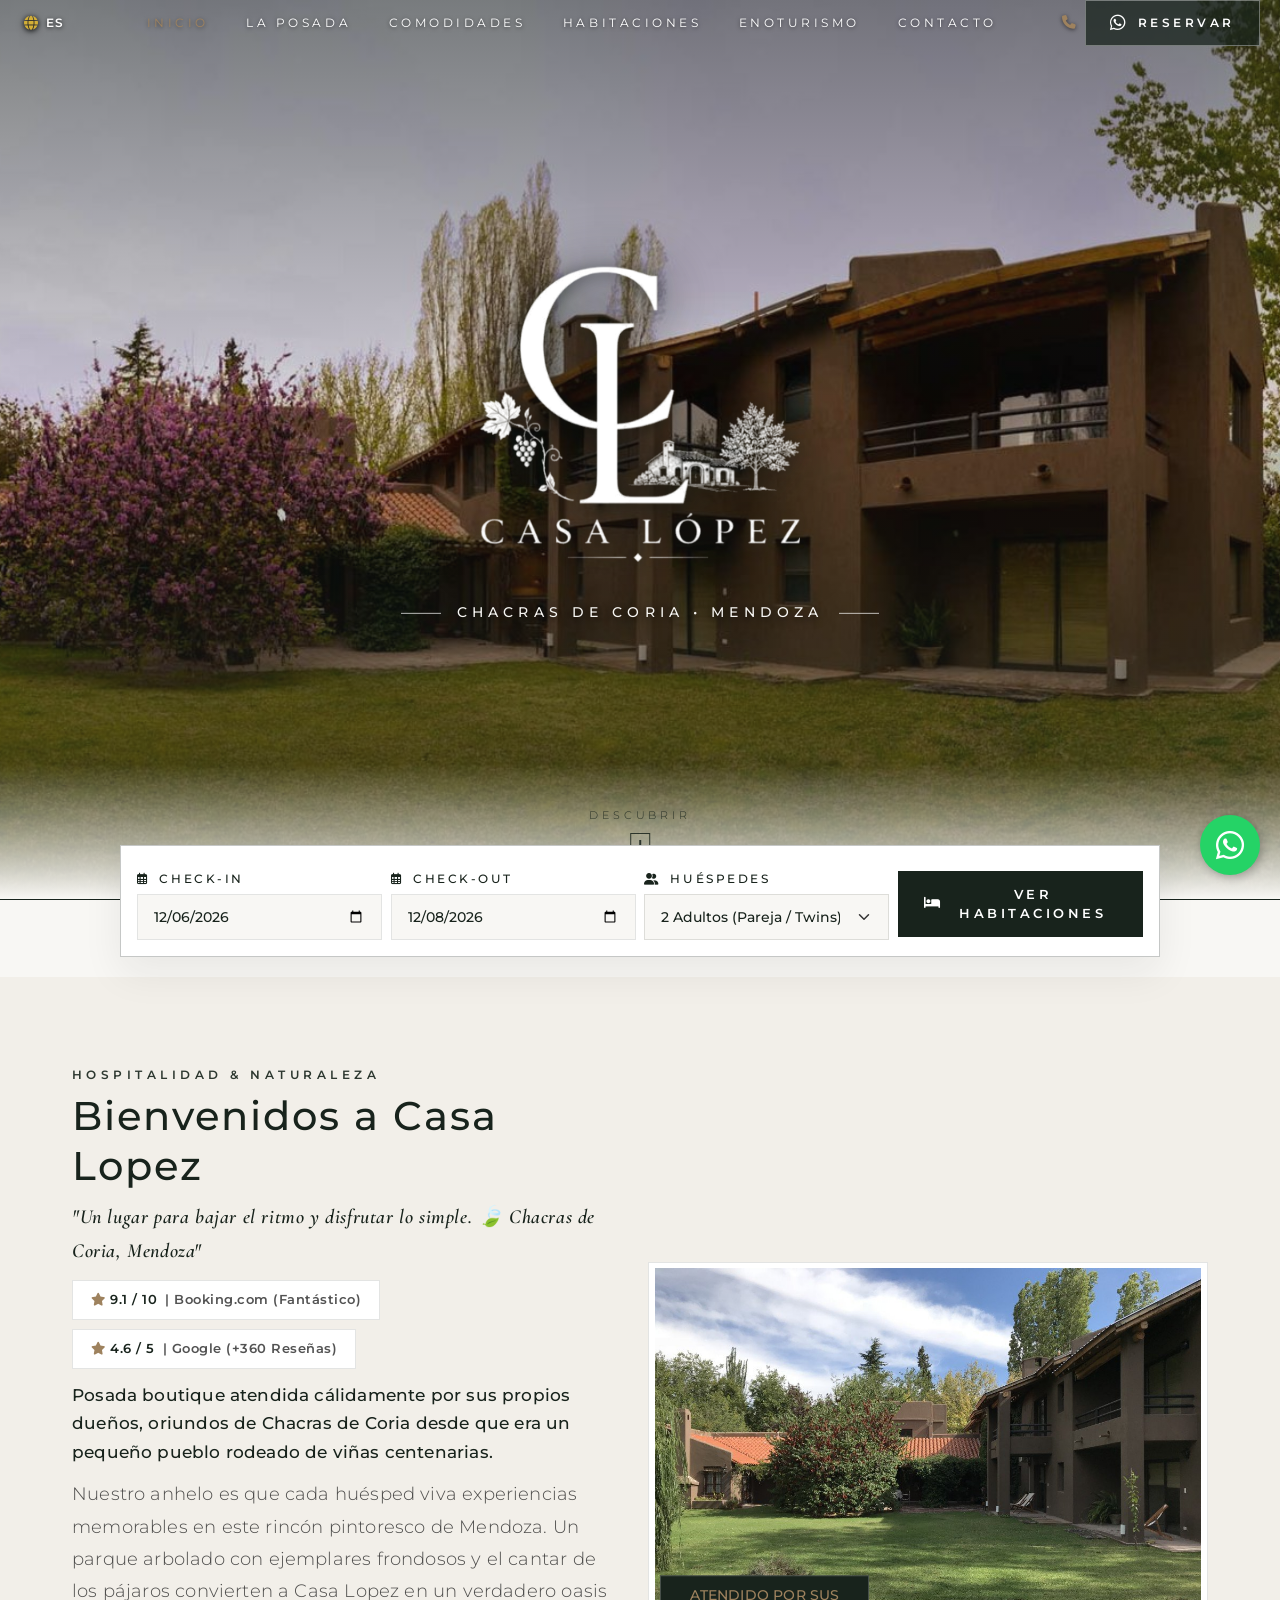
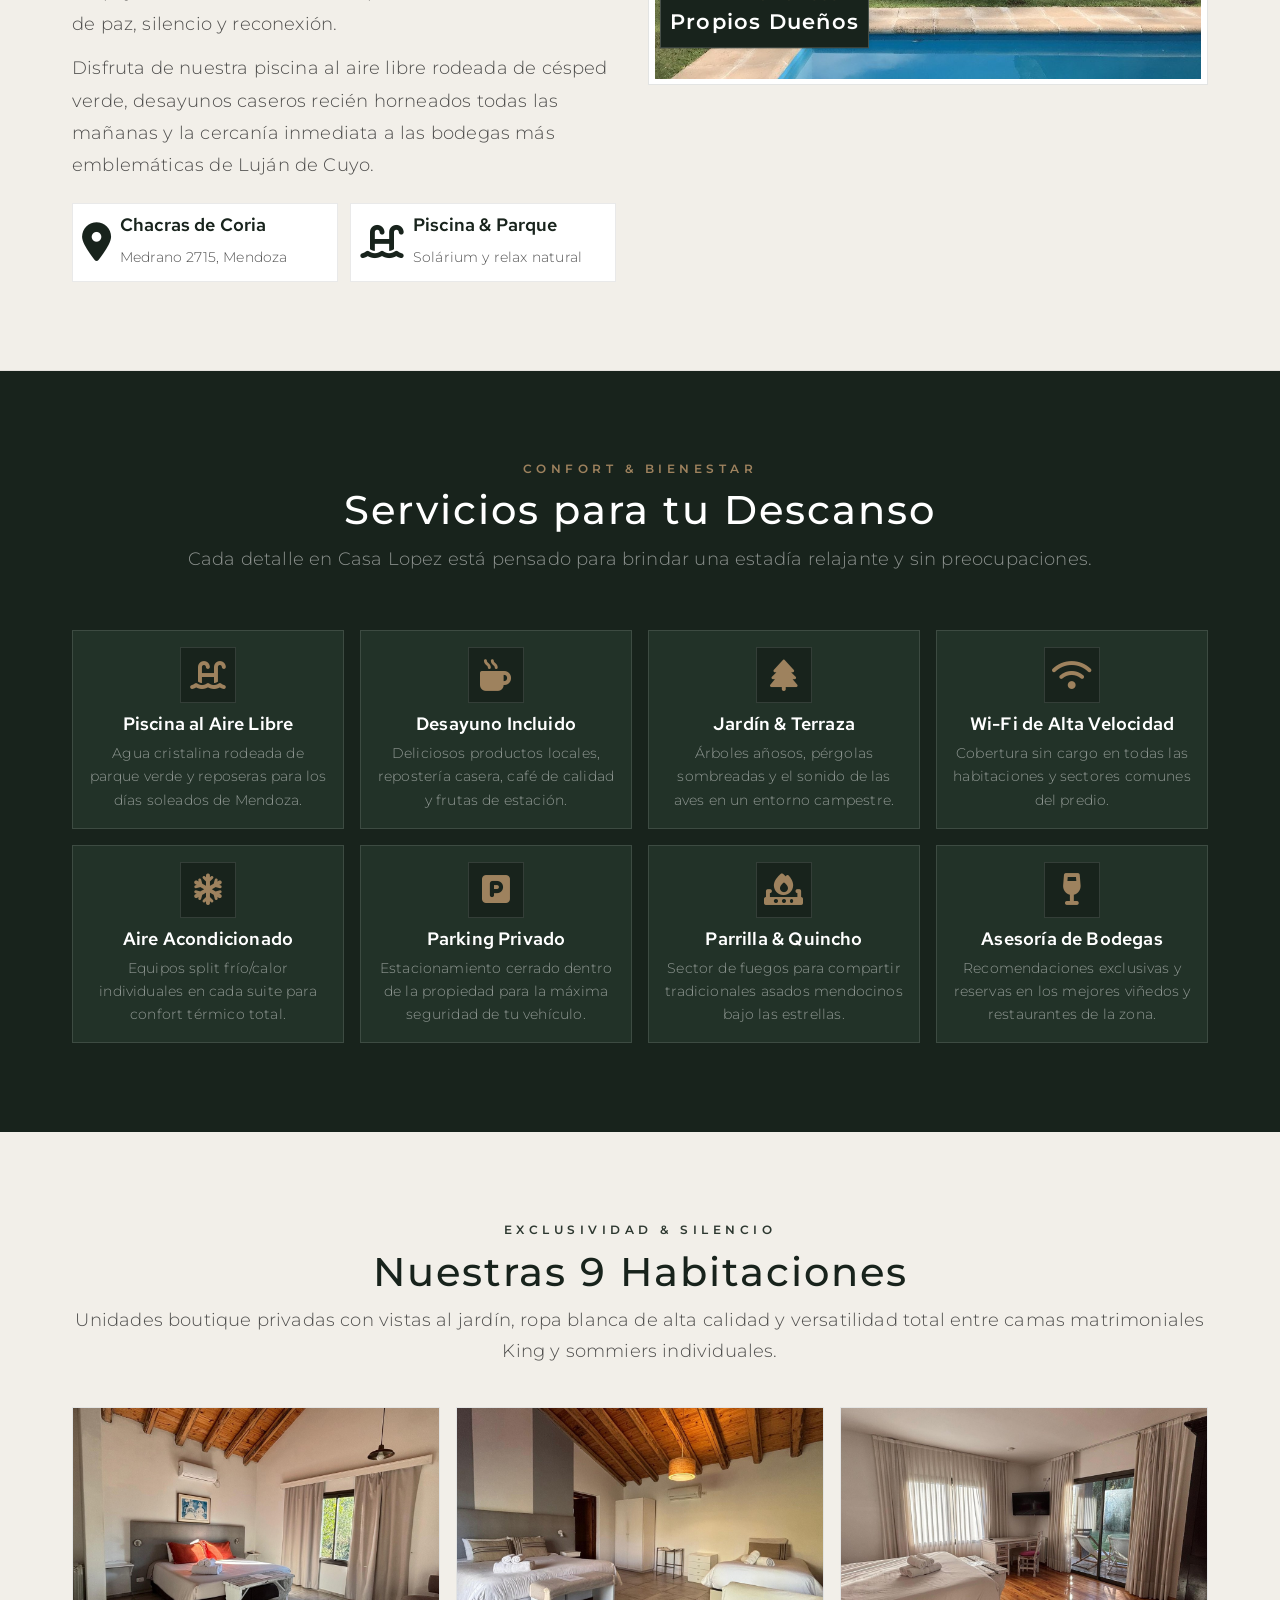
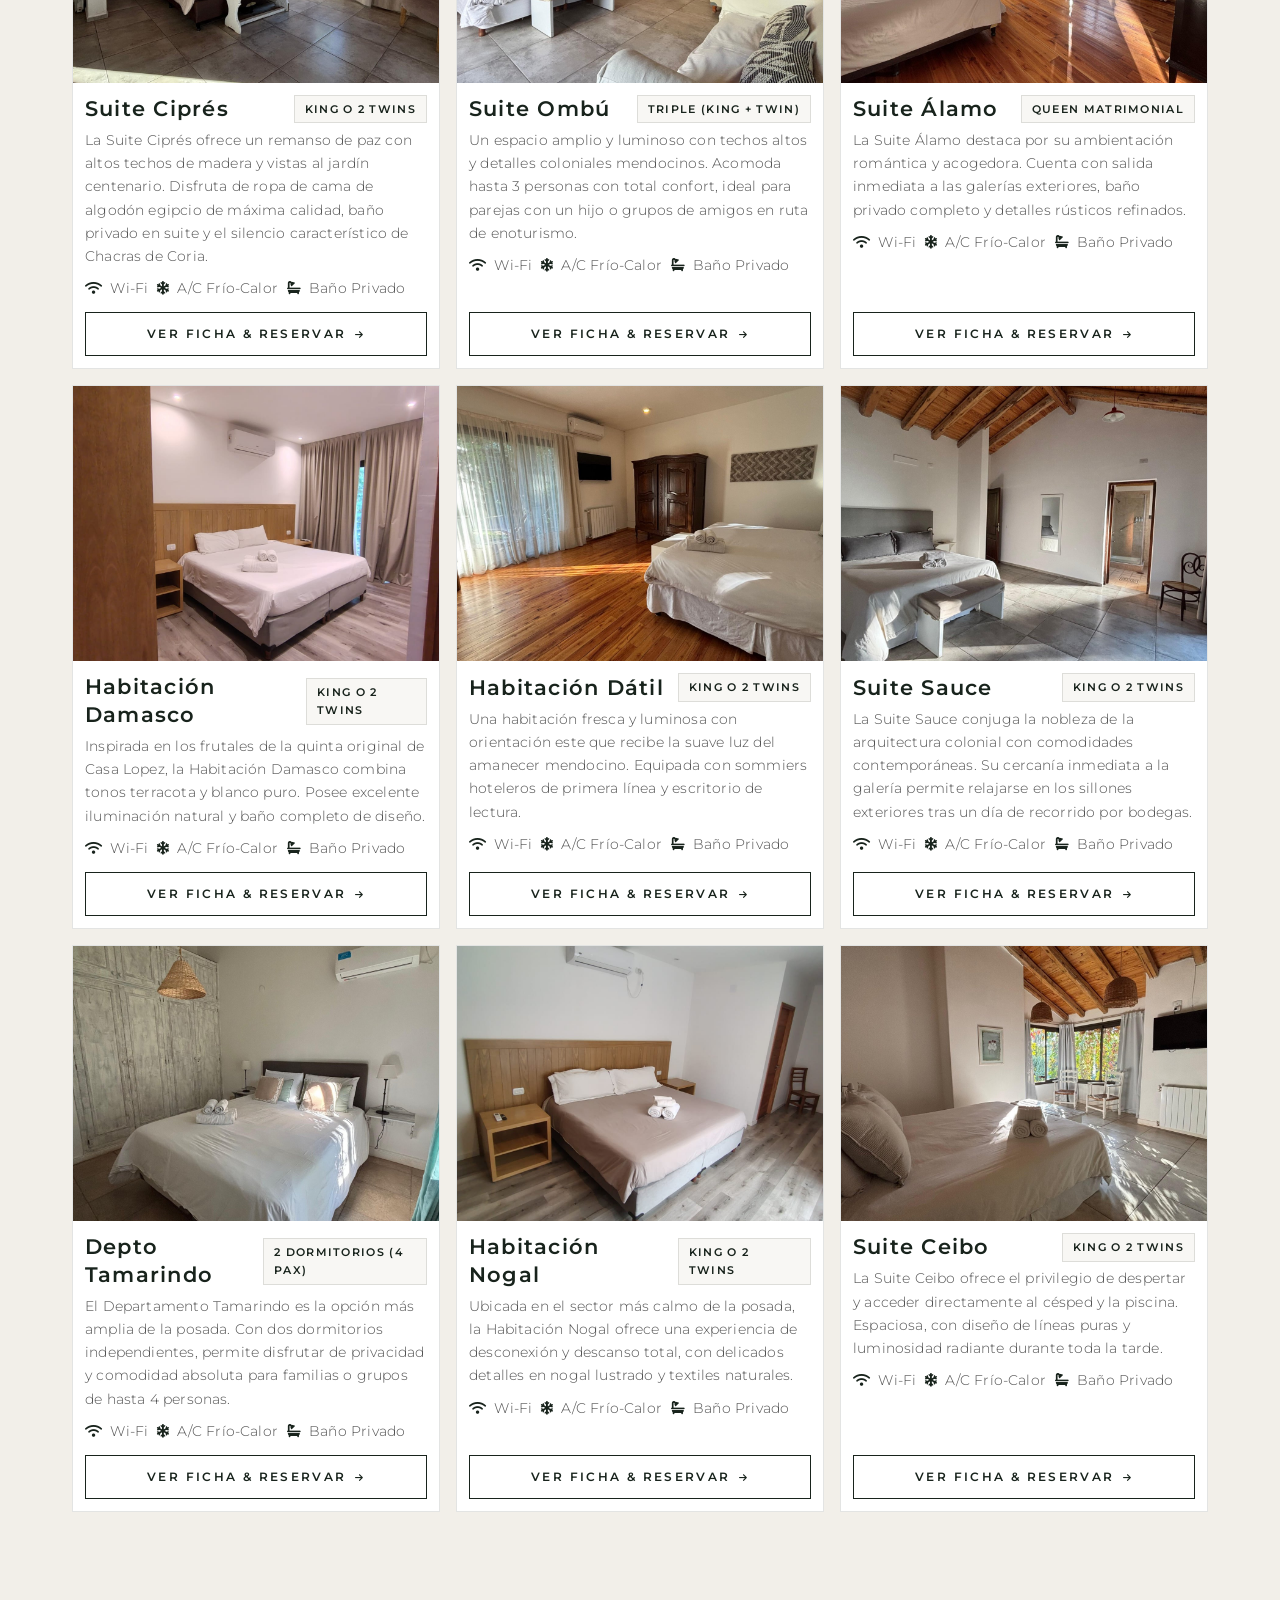
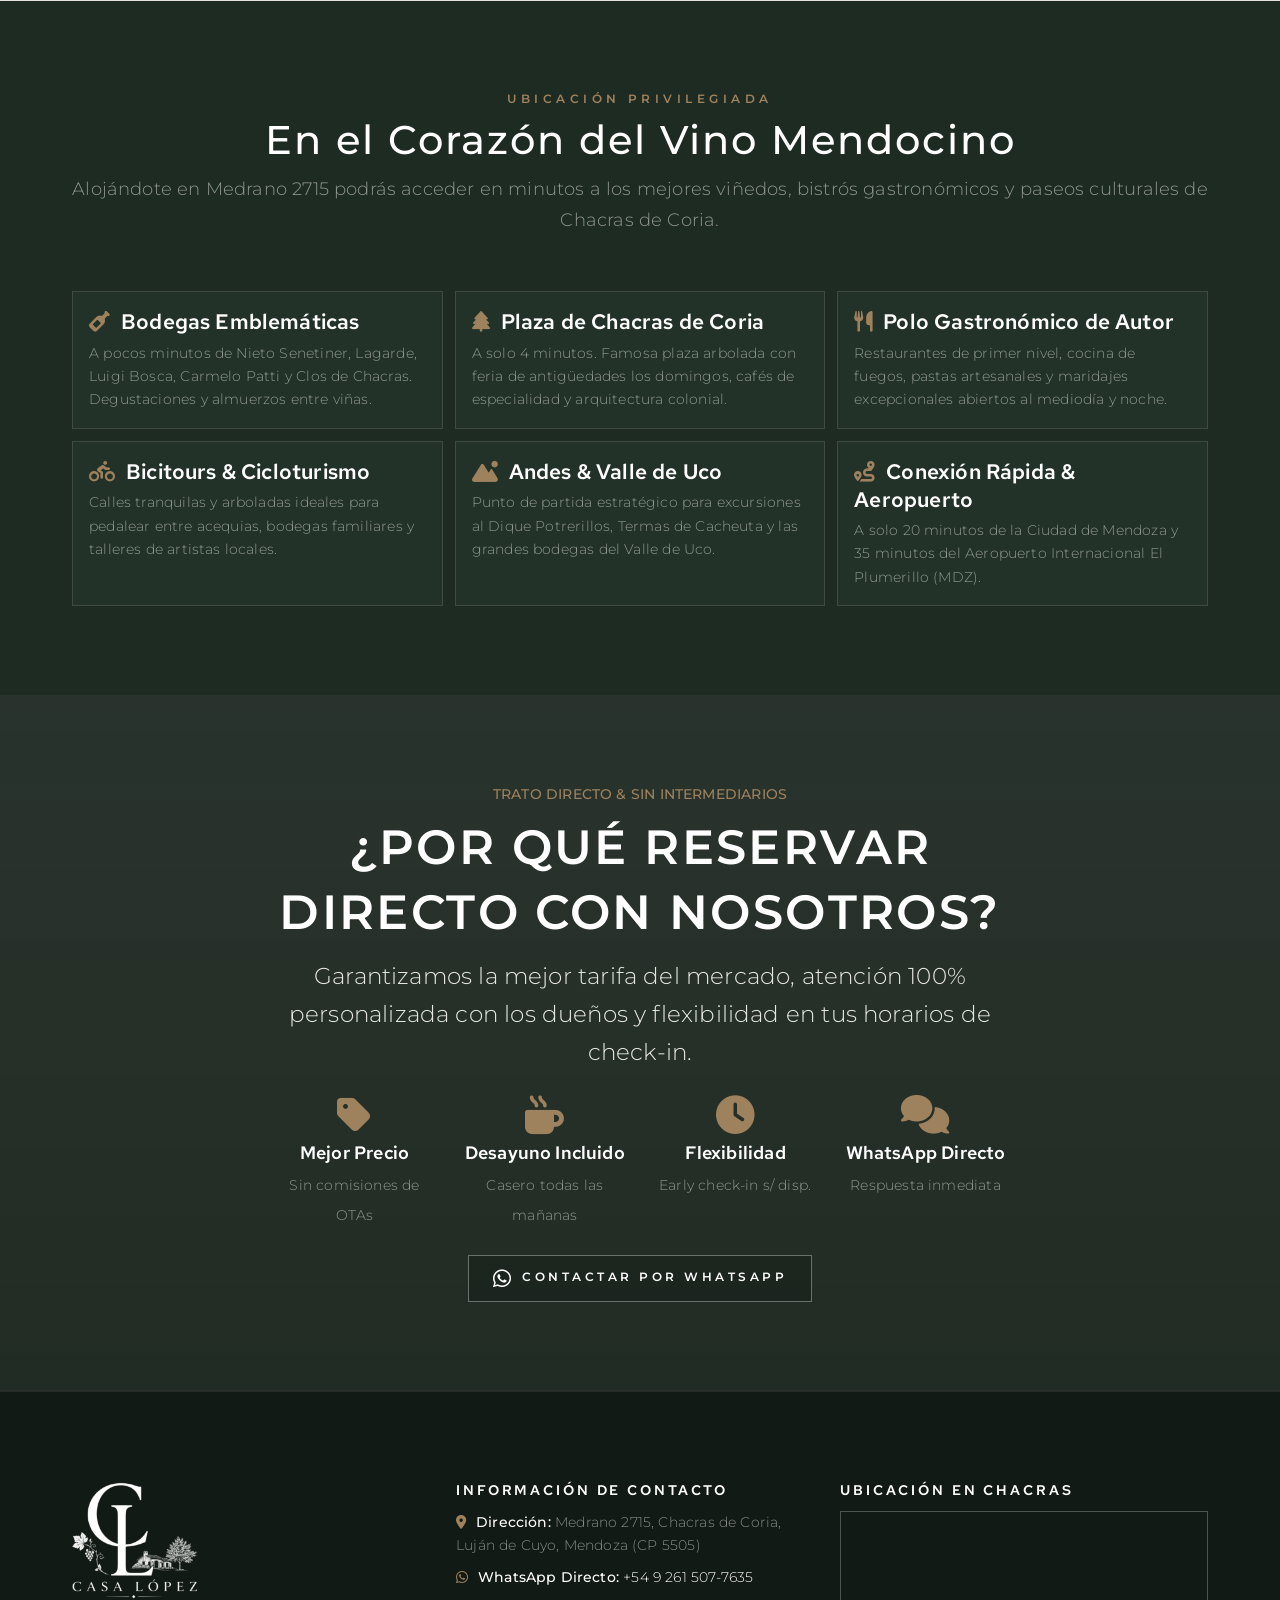
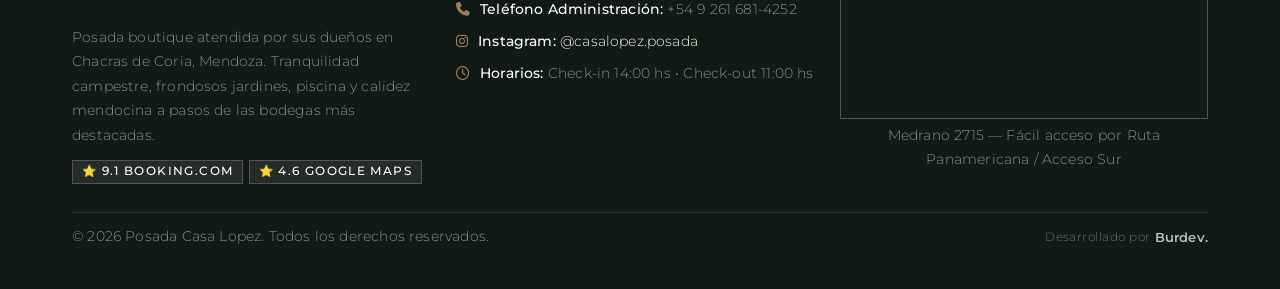
==== commit 1acf2d1c: "feat: minimalist clean language switcher with dynamic desktop positioning (hero-left, scroll-right)" ====
--- a/index.html
+++ b/index.html
@@ -52,14 +52,19 @@
         <div class="header-navbar d-flex align-items-center">
             <div class="container-fluid px-lg-6">
                 <nav class="navbar navbar-expand-xl py-0">
-                                        <!-- Selector de Idioma (Arriba a la izquierda: ES | EN | PT) -->
-                    <div class="lang-switch-box me-3 me-xl-4">
-                        <i class="fa-solid fa-globe lang-globe me-2"></i>
-                        <button type="button" class="lang-btn active" data-lang="es" aria-label="Español">ES</button>
-                        <span class="lang-sep">|</span>
-                        <button type="button" class="lang-btn" data-lang="en" aria-label="English">EN</button>
-                        <span class="lang-sep">|</span>
-                        <button type="button" class="lang-btn" data-lang="pt" aria-label="Português">PT</button>
+                    <!-- Selector de Idioma (Desktop Izquierda en Hero / Móvil) -->
+                    <div class="lang-switch-desktop-left align-items-center me-3 me-xl-4">
+                        <div class="dropdown lang-dropdown d-inline-flex align-items-center">
+                            <button class="btn btn-lang-clean dropdown-toggle" type="button" data-bs-toggle="dropdown" aria-expanded="false" aria-label="Seleccionar idioma">
+                                <i class="fa-solid fa-globe lang-globe"></i>
+                                <span class="active-lang-text">ES</span>
+                            </button>
+                            <ul class="dropdown-menu dropdown-menu-dark lang-dropdown-menu">
+                                <li><button type="button" class="dropdown-item lang-btn active" data-lang="es">Español (ES)</button></li>
+                                <li><button type="button" class="dropdown-item lang-btn" data-lang="en">English (EN)</button></li>
+                                <li><button type="button" class="dropdown-item lang-btn" data-lang="pt">Português (PT)</button></li>
+                            </ul>
+                        </div>
                     </div>
 
                     <!-- Brand (Visible en Scroll / Móvil) -->
@@ -79,12 +84,16 @@
                                 <img src="assets/img/logos/casa_lopez_completo_hd.png" alt="Casa Lopez" style="max-height: 42px; width: auto; filter: drop-shadow(0 2px 6px rgba(0,0,0,0.6));">
                             </a>
                             <div class="d-flex align-items-center gap-3">
-                                <div class="lang-switch-box py-1 px-2">
-                                    <button type="button" class="lang-btn active" data-lang="es">ES</button>
-                                    <span class="lang-sep">|</span>
-                                    <button type="button" class="lang-btn" data-lang="en">EN</button>
-                                    <span class="lang-sep">|</span>
-                                    <button type="button" class="lang-btn" data-lang="pt">PT</button>
+                                <div class="dropdown lang-dropdown d-inline-flex align-items-center">
+                                    <button class="btn btn-lang-clean dropdown-toggle" type="button" data-bs-toggle="dropdown" aria-expanded="false" aria-label="Seleccionar idioma">
+                                        <i class="fa-solid fa-globe lang-globe"></i>
+                                        <span class="active-lang-text">ES</span>
+                                    </button>
+                                    <ul class="dropdown-menu dropdown-menu-dark dropdown-menu-end lang-dropdown-menu">
+                                        <li><button type="button" class="dropdown-item lang-btn active" data-lang="es">Español (ES)</button></li>
+                                        <li><button type="button" class="dropdown-item lang-btn" data-lang="en">English (EN)</button></li>
+                                        <li><button type="button" class="dropdown-item lang-btn" data-lang="pt">Português (PT)</button></li>
+                                    </ul>
                                 </div>
                                 <button type="button" class="btn-close btn-close-white" data-bs-dismiss="offcanvas" aria-label="Cerrar"></button>
                             </div>
@@ -113,6 +122,20 @@
 
                             <!-- Header Actions / Direct CTA -->
                             <div class="d-flex align-items-center gap-3 mt-4 mt-xl-0">
+                                <!-- Selector de Idioma (Desktop Derecha al hacer Scroll) -->
+                                <div class="lang-switch-desktop-right align-items-center me-1">
+                                    <div class="dropdown lang-dropdown d-inline-flex align-items-center">
+                                        <button class="btn btn-lang-clean dropdown-toggle" type="button" data-bs-toggle="dropdown" aria-expanded="false" aria-label="Seleccionar idioma">
+                                            <i class="fa-solid fa-globe lang-globe"></i>
+                                            <span class="active-lang-text">ES</span>
+                                        </button>
+                                        <ul class="dropdown-menu dropdown-menu-dark dropdown-menu-end lang-dropdown-menu">
+                                            <li><button type="button" class="dropdown-item lang-btn active" data-lang="es">Español (ES)</button></li>
+                                            <li><button type="button" class="dropdown-item lang-btn" data-lang="en">English (EN)</button></li>
+                                            <li><button type="button" class="dropdown-item lang-btn" data-lang="pt">Português (PT)</button></li>
+                                        </ul>
+                                    </div>
+                                </div>
                                 <a href="tel:+5492615077635" class="header-phone-link text-white text-decoration-none d-none d-md-flex align-items-center gap-2 small">
                                     <i class="fa-solid fa-phone text-gold"></i>
                                     <span class="d-none d-xxl-inline">+54 9 261 507-7635</span>
--- a/assets/css/crillon-luxury.css
+++ b/assets/css/crillon-luxury.css
@@ -174,75 +174,155 @@
 }
 
 /* ==========================================================================
-   SELECTOR DE IDIOMA (LANGUAGE SWITCHER: ES | EN | PT)
-   ========================================================================== */
-.lang-switch-box {
-    background: rgba(18, 26, 21, 0.65) !important;
-    backdrop-filter: blur(10px);
-    -webkit-backdrop-filter: blur(10px);
-    border: 1px solid rgba(255, 255, 255, 0.24) !important;
-    padding: 6px 14px;
-    z-index: 1050;
-    transition: all 0.3s ease;
+   SELECTOR DE IDIOMA MINIMALISTA (CLEAN LANGUAGE SWITCHER)
+   Sin caja contenedora: Solo ícono de mundo + ES / EN / PT
+   ========================================================================== */
+.lang-dropdown {
+    position: relative;
     display: inline-flex;
     align-items: center;
-    box-shadow: 0 4px 15px rgba(0, 0, 0, 0.25);
-}
-
-#header.header-scrolled .lang-switch-box {
-    background: rgba(255, 255, 255, 0.08) !important;
-    border-color: rgba(255, 255, 255, 0.18) !important;
-}
-
-.lang-switch-box .lang-globe {
-    color: #D4AF37;
-    font-size: 0.85rem;
-}
-
-.lang-switch-box .lang-btn {
+}
+
+.btn-lang-clean {
+    background: transparent !important;
+    background-color: transparent !important;
+    border: none !important;
+    outline: none !important;
+    box-shadow: none !important;
+    color: #FFFFFF !important;
+    font-family: 'Montserrat', sans-serif !important;
+    font-size: 0.76rem !important;
+    font-weight: 600 !important;
+    letter-spacing: 0.14em !important;
+    text-transform: uppercase !important;
+    padding: 2px 4px !important;
+    cursor: pointer !important;
+    text-shadow: 0 1px 4px rgba(0, 0, 0, 0.75);
+    transition: color 0.25s ease, opacity 0.25s ease;
+    display: inline-flex !important;
+    align-items: center !important;
+    gap: 6px;
+    line-height: 1 !important;
+    user-select: none;
+}
+
+.btn-lang-clean::after {
+    display: none !important; /* Elimina la flecha de dropdown por defecto */
+}
+
+.btn-lang-clean .lang-globe {
+    color: #D4AF37 !important;
+    font-size: 0.88rem !important;
+    transition: transform 0.3s ease, filter 0.3s ease;
+    filter: drop-shadow(0 1px 3px rgba(0, 0, 0, 0.6));
+}
+
+.btn-lang-clean .active-lang-text {
+    color: #FFFFFF !important;
+    font-weight: 600 !important;
+    letter-spacing: 0.14em !important;
+    transition: color 0.2s ease;
+}
+
+.btn-lang-clean:hover {
+    color: #D4AF37 !important;
+}
+
+.btn-lang-clean:hover .active-lang-text {
+    color: #D4AF37 !important;
+}
+
+.btn-lang-clean:hover .lang-globe {
+    transform: rotate(20deg);
+    filter: drop-shadow(0 0 6px rgba(212, 175, 55, 0.7));
+}
+
+#header.header-scrolled .btn-lang-clean {
+    text-shadow: none !important;
+}
+
+/* Dropdown Menu de Idiomas de Lujo */
+.lang-dropdown-menu {
+    background: rgba(18, 26, 21, 0.97) !important;
+    backdrop-filter: blur(14px) !important;
+    -webkit-backdrop-filter: blur(14px) !important;
+    border: 1px solid rgba(212, 175, 55, 0.35) !important;
+    border-radius: 0 !important;
+    box-shadow: 0 10px 30px rgba(0, 0, 0, 0.6) !important;
+    min-width: 145px !important;
+    padding: 6px 0 !important;
+    margin-top: 8px !important;
+    z-index: 1060 !important;
+}
+
+.lang-dropdown-menu .dropdown-item {
+    font-family: 'Montserrat', sans-serif !important;
+    font-size: 0.72rem !important;
+    font-weight: 500 !important;
+    letter-spacing: 0.1em !important;
+    text-transform: uppercase !important;
+    color: rgba(255, 255, 255, 0.85) !important;
+    padding: 8px 16px !important;
     background: transparent !important;
     border: none !important;
-    color: rgba(255, 255, 255, 0.72) !important;
-    font-family: 'Montserrat', sans-serif !important;
-    font-size: 0.72rem !important;
-    font-weight: 600 !important;
-    letter-spacing: 0.14em !important;
-    padding: 2px 4px !important;
+    width: 100%;
+    text-align: left;
+    transition: all 0.2s ease !important;
     cursor: pointer;
-    transition: color 0.2s ease, text-shadow 0.2s ease;
-    line-height: 1;
-    outline: none !important;
-}
-
-.lang-switch-box .lang-btn:hover {
-    color: #FFFFFF !important;
-}
-
-.lang-switch-box .lang-btn.active {
+}
+
+.lang-dropdown-menu .dropdown-item:hover,
+.lang-dropdown-menu .dropdown-item:focus {
+    background: rgba(212, 175, 55, 0.16) !important;
+    color: #D4AF37 !important;
+    padding-left: 20px !important;
+}
+
+.lang-dropdown-menu .dropdown-item.active {
+    background: rgba(212, 175, 55, 0.22) !important;
     color: #D4AF37 !important;
     font-weight: 700 !important;
-    text-shadow: 0 0 10px rgba(212, 175, 55, 0.5) !important;
-    border-bottom: 2px solid #D4AF37 !important;
-}
-
-.lang-switch-box .lang-sep {
-    color: rgba(255, 255, 255, 0.35) !important;
-    font-size: 0.7rem;
-    margin: 0 4px;
-    user-select: none;
-}
-
-@media (max-width: 575.98px) {
-    .lang-switch-box {
-        padding: 4px 8px;
-    }
-    .lang-switch-box .lang-btn {
-        font-size: 0.65rem !important;
-        padding: 2px 2px !important;
-    }
-    .lang-switch-box .lang-globe {
-        font-size: 0.72rem;
-        margin-right: 4px !important;
+}
+
+/* ==========================================================================
+   POSICIONAMIENTO DINÁMICO DESKTOP:
+   - En Hero: Switcher a la Izquierda, Logo oculto, Switcher derecha oculto
+   - Al Scroll: Logo a la Izquierda, Switcher izquierda oculto, Switcher a la Derecha
+   ========================================================================== */
+@media (min-width: 1200px) {
+    #header:not(.header-scrolled) .lang-switch-desktop-left {
+        display: inline-flex !important;
+    }
+    #header:not(.header-scrolled) .lang-switch-desktop-right {
+        display: none !important;
+    }
+    #header:not(.header-scrolled) .navbar-brand {
+        display: none !important;
+        opacity: 0 !important;
+        visibility: hidden !important;
+        pointer-events: none !important;
+    }
+
+    #header.header-scrolled .lang-switch-desktop-left {
+        display: none !important;
+    }
+    #header.header-scrolled .lang-switch-desktop-right {
+        display: inline-flex !important;
+    }
+    #header.header-scrolled .navbar-brand {
+        display: inline-flex !important;
+        opacity: 1 !important;
+        visibility: visible !important;
+        pointer-events: auto !important;
+    }
+}
+
+@media (max-width: 1199.98px) {
+    .lang-switch-desktop-left {
+        display: inline-flex !important;
+    }
+    .lang-switch-desktop-right {
+        display: none !important;
     }
 }
 
@@ -355,6 +435,7 @@
     }
 
     #header:not(.header-scrolled) .navbar-brand {
+        display: none !important;
         opacity: 0 !important;
         visibility: hidden !important;
         pointer-events: none !important;
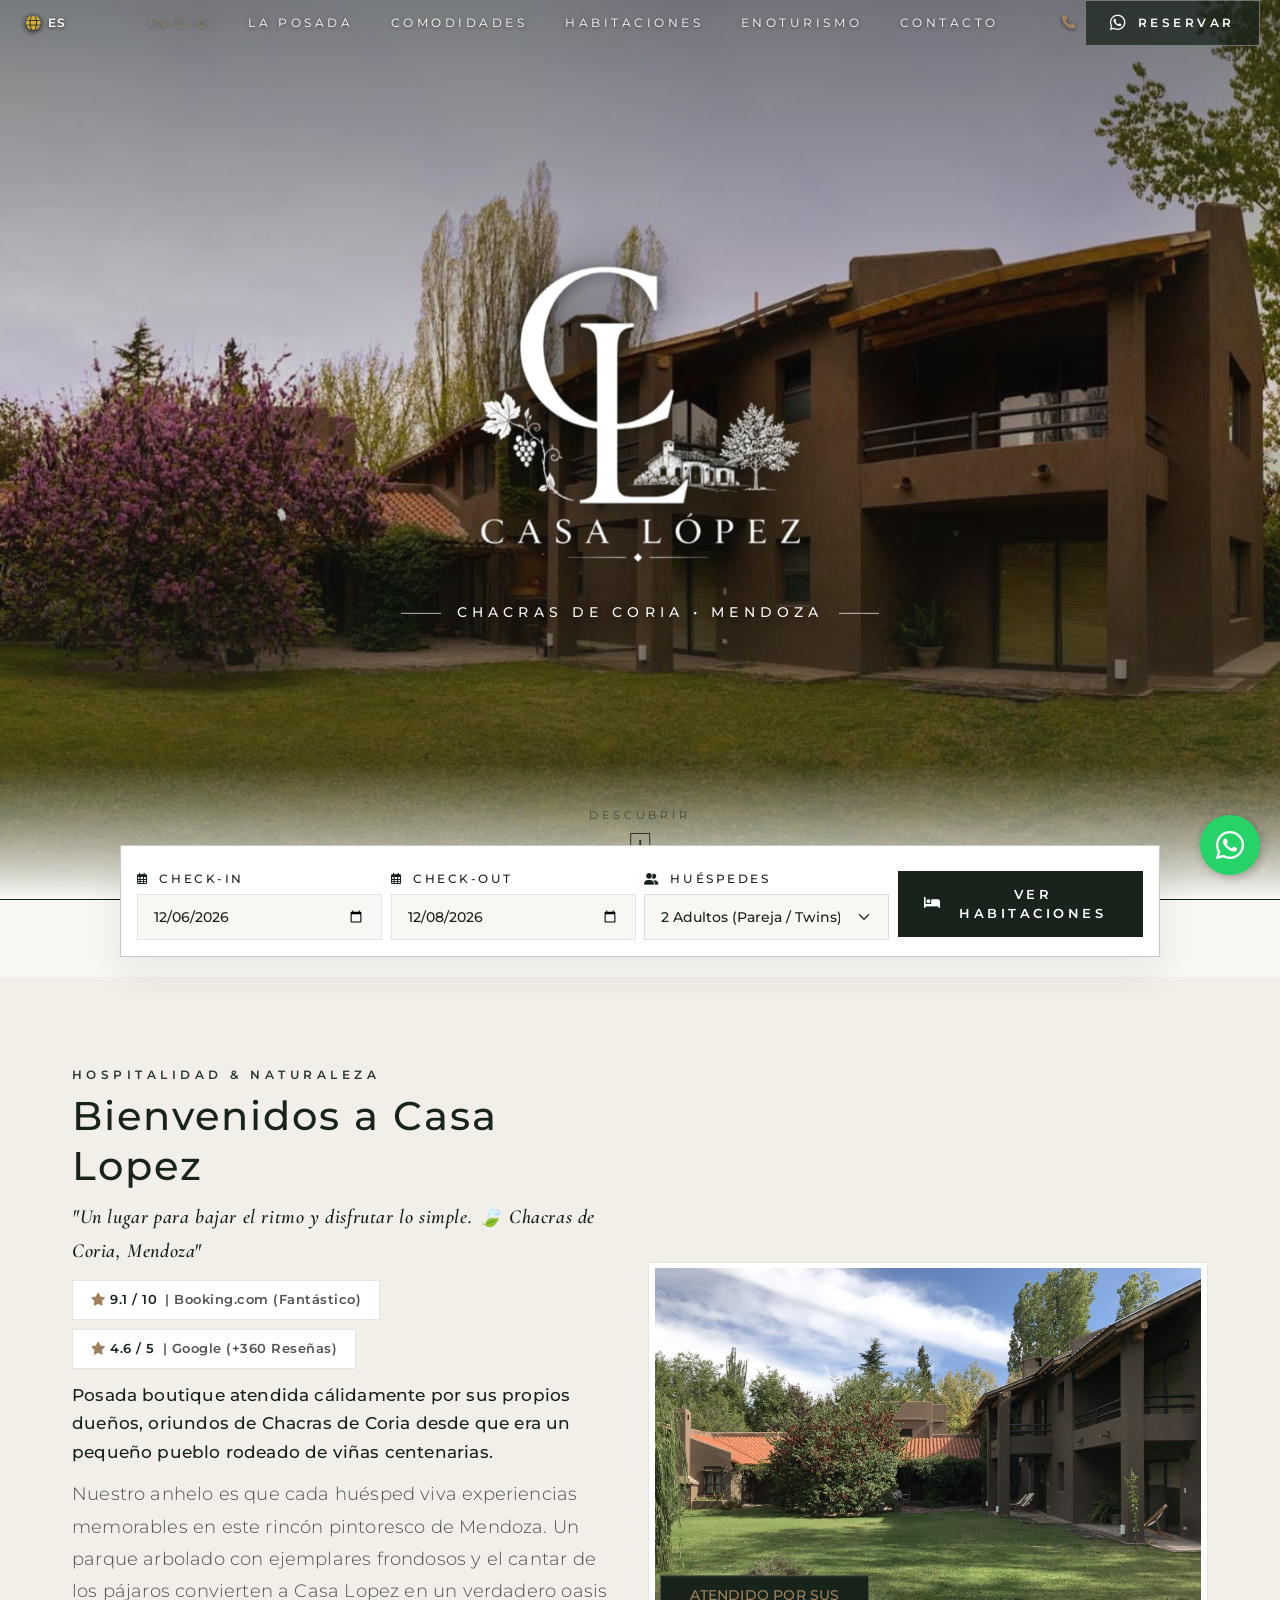
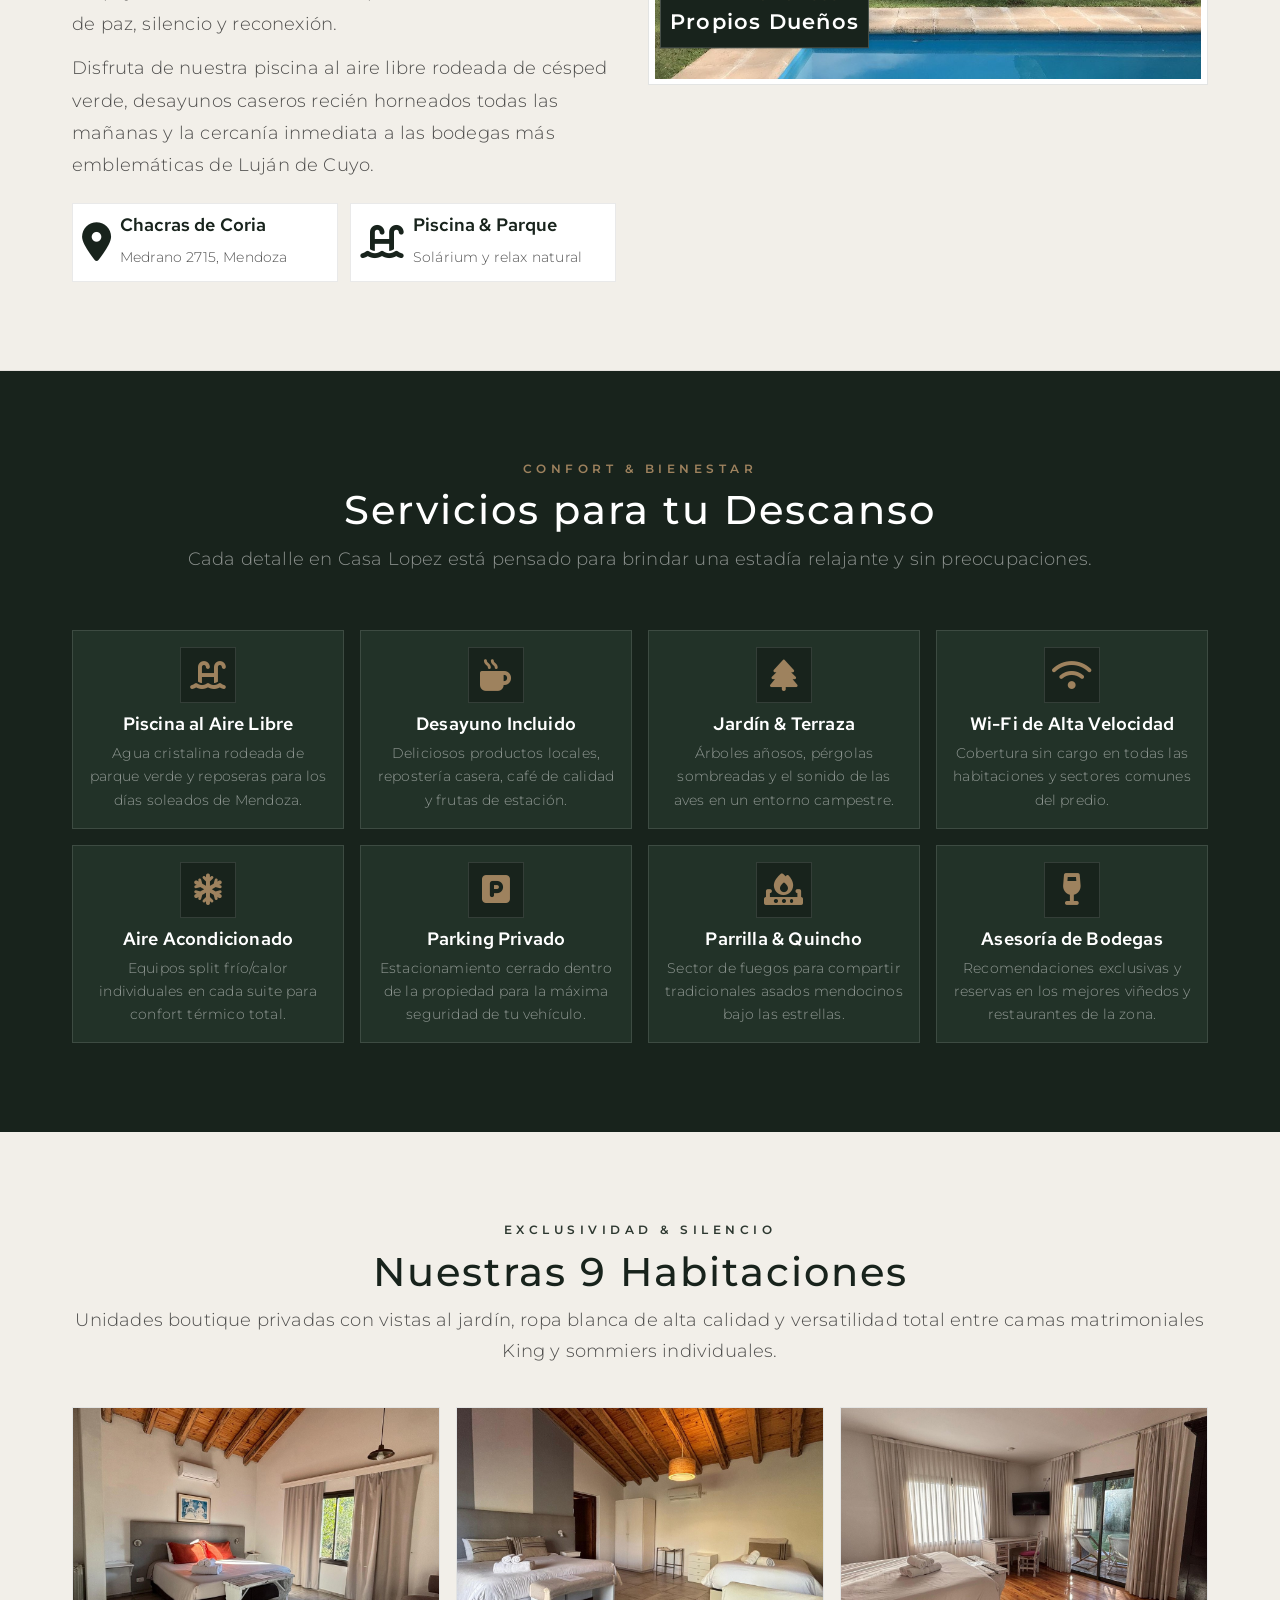
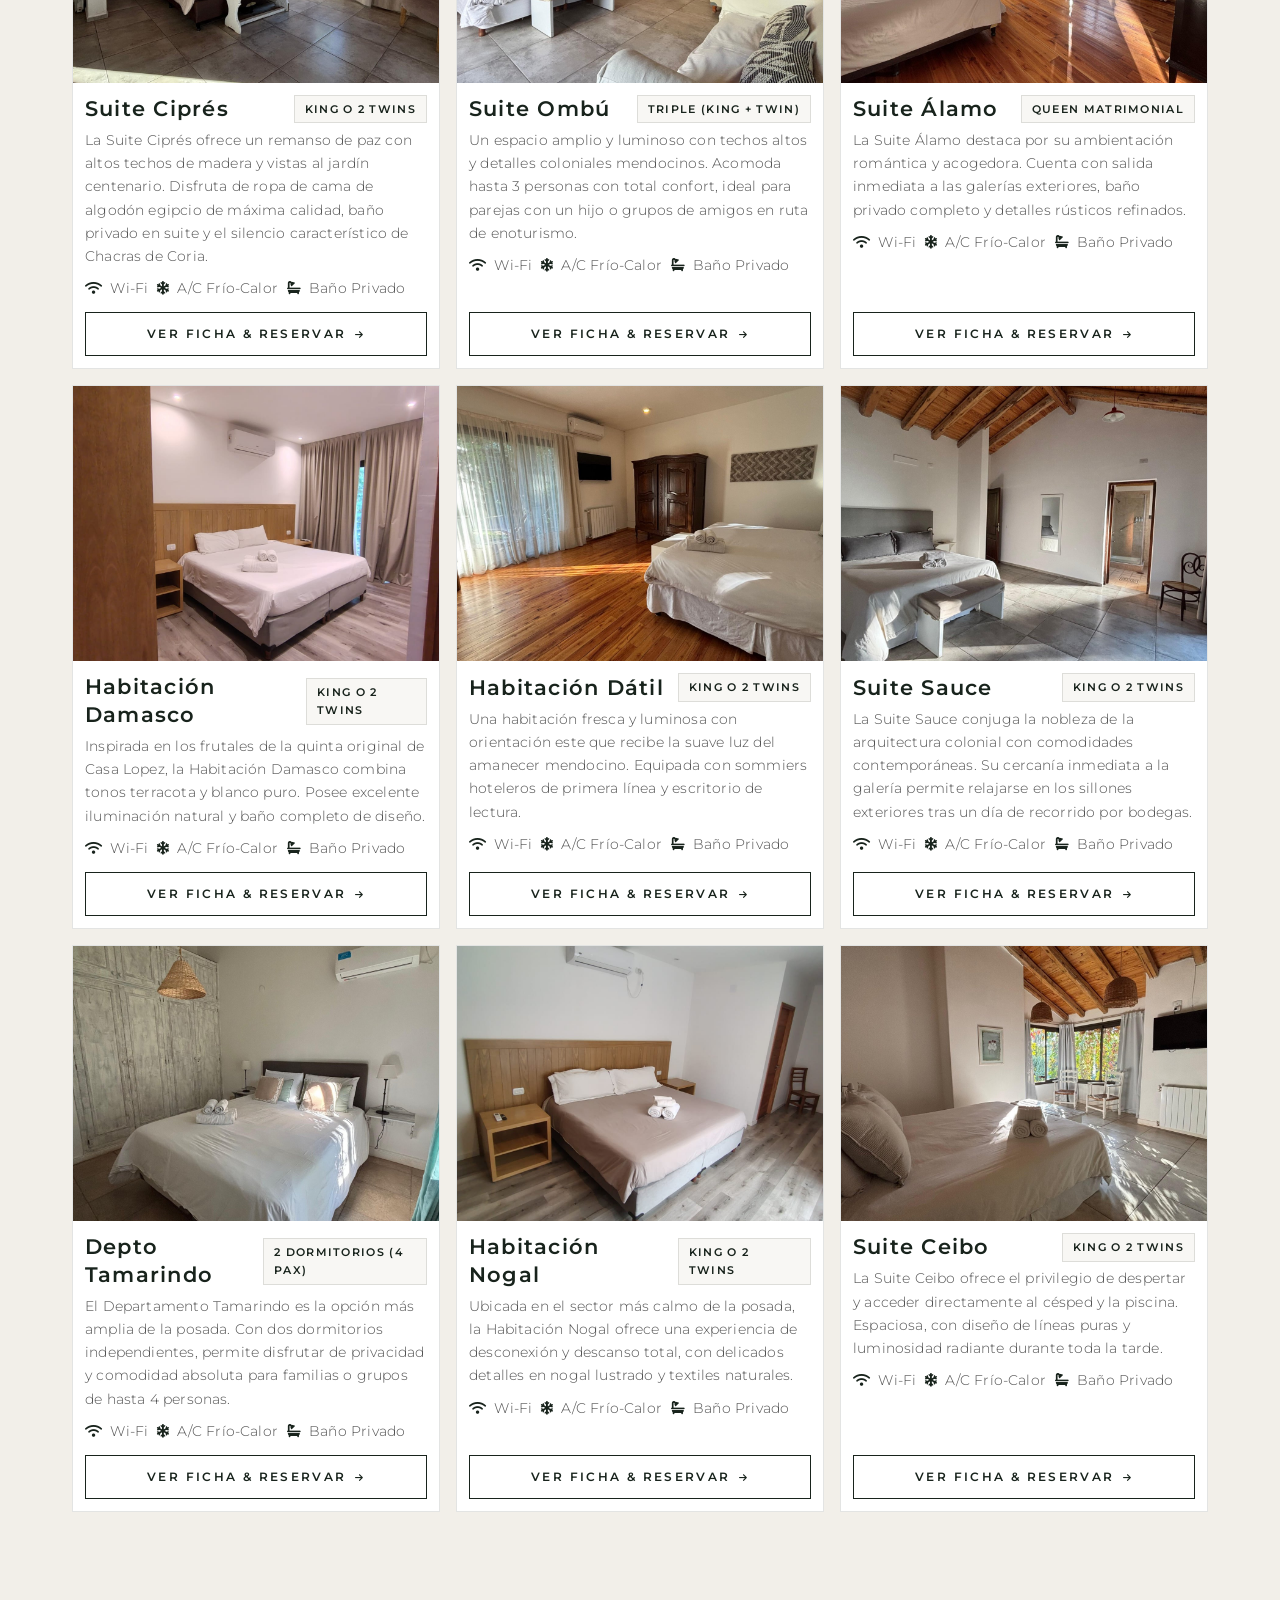
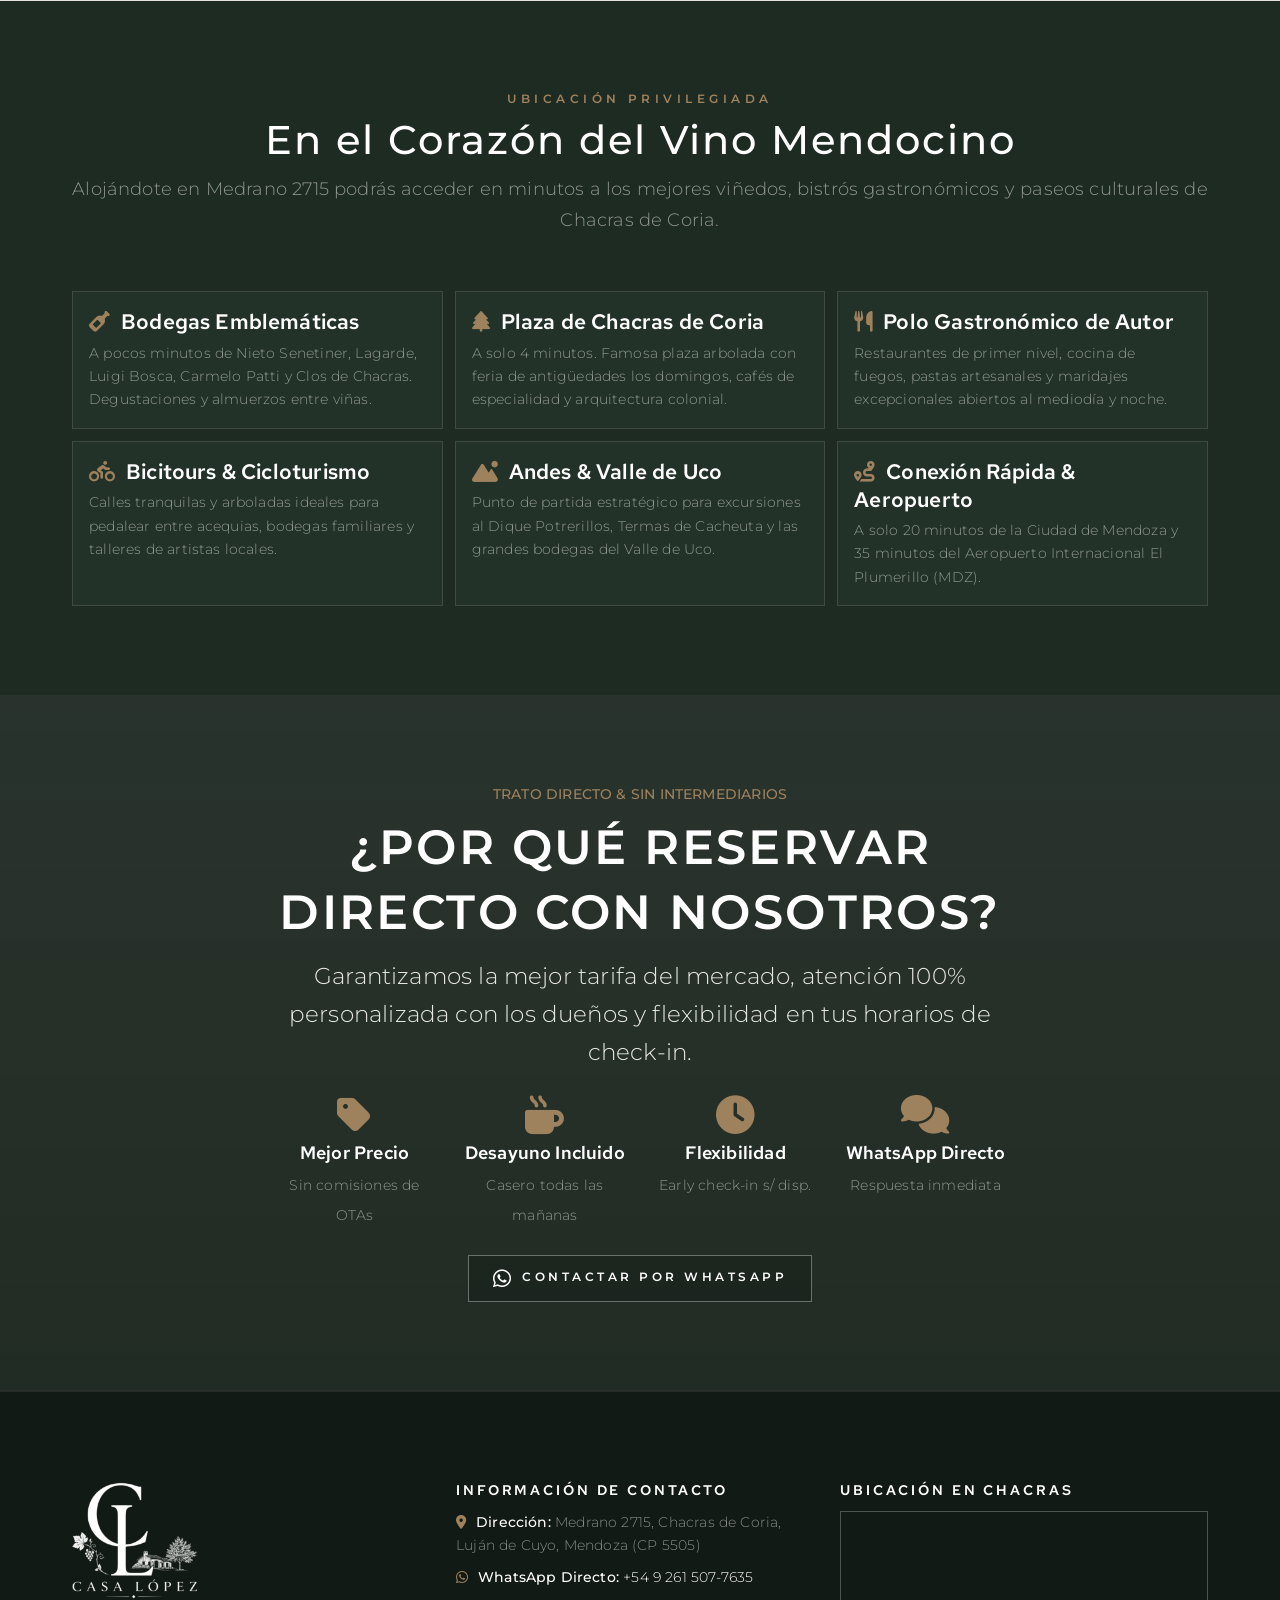
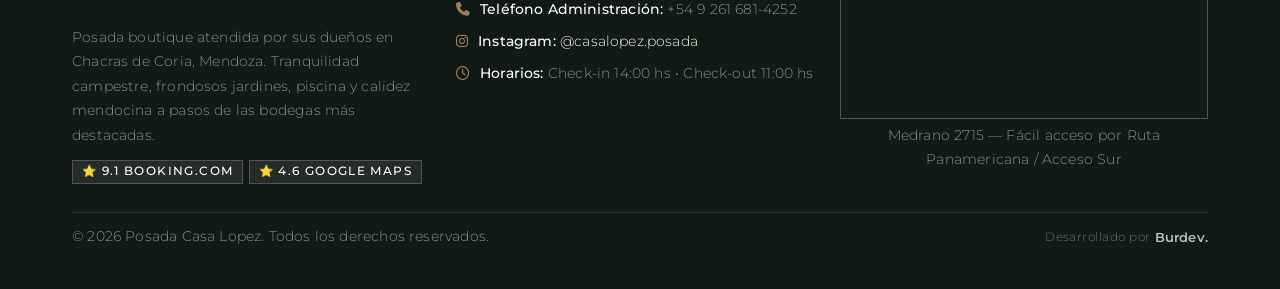
==== commit ce5def43: "fix: resolve language dropdown options display and mobile offcanvas cut-off below hero" ====
--- a/index.html
+++ b/index.html
@@ -55,7 +55,7 @@
                     <!-- Selector de Idioma (Desktop Izquierda en Hero / Móvil) -->
                     <div class="lang-switch-desktop-left align-items-center me-3 me-xl-4">
                         <div class="dropdown lang-dropdown d-inline-flex align-items-center">
-                            <button class="btn btn-lang-clean dropdown-toggle" type="button" data-bs-toggle="dropdown" aria-expanded="false" aria-label="Seleccionar idioma">
+                            <button class="btn btn-lang-clean dropdown-toggle" type="button" aria-expanded="false" aria-label="Seleccionar idioma">
                                 <i class="fa-solid fa-globe lang-globe"></i>
                                 <span class="active-lang-text">ES</span>
                             </button>
@@ -85,7 +85,7 @@
                             </a>
                             <div class="d-flex align-items-center gap-3">
                                 <div class="dropdown lang-dropdown d-inline-flex align-items-center">
-                                    <button class="btn btn-lang-clean dropdown-toggle" type="button" data-bs-toggle="dropdown" aria-expanded="false" aria-label="Seleccionar idioma">
+                                    <button class="btn btn-lang-clean dropdown-toggle" type="button" aria-expanded="false" aria-label="Seleccionar idioma">
                                         <i class="fa-solid fa-globe lang-globe"></i>
                                         <span class="active-lang-text">ES</span>
                                     </button>
@@ -125,7 +125,7 @@
                                 <!-- Selector de Idioma (Desktop Derecha al hacer Scroll) -->
                                 <div class="lang-switch-desktop-right align-items-center me-1">
                                     <div class="dropdown lang-dropdown d-inline-flex align-items-center">
-                                        <button class="btn btn-lang-clean dropdown-toggle" type="button" data-bs-toggle="dropdown" aria-expanded="false" aria-label="Seleccionar idioma">
+                                        <button class="btn btn-lang-clean dropdown-toggle" type="button" aria-expanded="false" aria-label="Seleccionar idioma">
                                             <i class="fa-solid fa-globe lang-globe"></i>
                                             <span class="active-lang-text">ES</span>
                                         </button>
@@ -917,6 +917,19 @@
                 }
             });
 
+            // Cerrar menú offcanvas en mobile al pulsar cualquier enlace de sección
+            const offcanvasEl = document.getElementById('offcanvasNavbar');
+            if (offcanvasEl) {
+                offcanvasEl.querySelectorAll('.navbar-nav .nav-link').forEach(link => {
+                    link.addEventListener('click', function () {
+                        if (typeof bootstrap !== 'undefined' && bootstrap.Offcanvas) {
+                            const inst = bootstrap.Offcanvas.getInstance(offcanvasEl) || new bootstrap.Offcanvas(offcanvasEl);
+                            if (inst) inst.hide();
+                        }
+                    });
+                });
+            }
+
             // 3. SET DEFAULT DATES IN INQUIRY FORM (Hoy + 2 días)
             const checkInInput = document.getElementById('inputCheckIn');
             const checkOutInput = document.getElementById('inputCheckOut');
--- a/assets/css/crillon-luxury.css
+++ b/assets/css/crillon-luxury.css
@@ -112,6 +112,11 @@
     border: none !important;
 }
 
+#header {
+    z-index: 1050 !important;
+    overflow: visible !important;
+}
+
 #header .header-navbar,
 #header .navbar,
 #header .container-fluid {
@@ -121,6 +126,7 @@
     box-shadow: none !important;
     height: auto !important;
     min-height: auto !important;
+    overflow: visible !important;
 }
 
 /* En el hero (sin scroll): el brand se oculta para que SOLO se vean los botones y navlinks */
@@ -134,9 +140,24 @@
 /* Al scrollear: Aparece en verde botánico de lujo */
 #header.header-scrolled {
     background: var(--clb-botanical-dark) !important;
-    backdrop-filter: blur(14px) !important;
+    background-color: #18231C !important;
     box-shadow: 0 4px 25px rgba(0, 0, 0, 0.3) !important;
     border-bottom: 1px solid rgba(255, 255, 255, 0.08) !important;
+}
+
+/* Solo en desktop usamos backdrop-filter para no crear containing block que rompa el offcanvas móvil */
+@media (min-width: 1200px) {
+    #header.header-scrolled {
+        backdrop-filter: blur(14px) !important;
+        -webkit-backdrop-filter: blur(14px) !important;
+    }
+}
+
+@media (max-width: 1199.98px) {
+    #header.header-scrolled {
+        backdrop-filter: none !important;
+        -webkit-backdrop-filter: none !important;
+    }
 }
 
 #header.header-scrolled .navbar-brand {
@@ -178,9 +199,9 @@
    Sin caja contenedora: Solo ícono de mundo + ES / EN / PT
    ========================================================================== */
 .lang-dropdown {
-    position: relative;
-    display: inline-flex;
-    align-items: center;
+    position: relative !important;
+    display: inline-flex !important;
+    align-items: center !important;
 }
 
 .btn-lang-clean {
@@ -191,11 +212,11 @@
     box-shadow: none !important;
     color: #FFFFFF !important;
     font-family: 'Montserrat', sans-serif !important;
-    font-size: 0.76rem !important;
+    font-size: 0.78rem !important;
     font-weight: 600 !important;
     letter-spacing: 0.14em !important;
     text-transform: uppercase !important;
-    padding: 2px 4px !important;
+    padding: 4px 6px !important;
     cursor: pointer !important;
     text-shadow: 0 1px 4px rgba(0, 0, 0, 0.75);
     transition: color 0.25s ease, opacity 0.25s ease;
@@ -212,7 +233,7 @@
 
 .btn-lang-clean .lang-globe {
     color: #D4AF37 !important;
-    font-size: 0.88rem !important;
+    font-size: 0.9rem !important;
     transition: transform 0.3s ease, filter 0.3s ease;
     filter: drop-shadow(0 1px 3px rgba(0, 0, 0, 0.6));
 }
@@ -241,18 +262,37 @@
     text-shadow: none !important;
 }
 
-/* Dropdown Menu de Idiomas de Lujo */
+/* Dropdown Menu de Idiomas de Lujo: Posicionamiento Explícito e Infalible */
 .lang-dropdown-menu {
-    background: rgba(18, 26, 21, 0.97) !important;
+    position: absolute !important;
+    top: calc(100% + 8px) !important;
+    left: 0 !important;
+    right: auto !important;
+    display: none !important;
+    background: #121A15 !important;
+    background: rgba(18, 26, 21, 0.98) !important;
     backdrop-filter: blur(14px) !important;
     -webkit-backdrop-filter: blur(14px) !important;
-    border: 1px solid rgba(212, 175, 55, 0.35) !important;
+    border: 1px solid rgba(212, 175, 55, 0.45) !important;
     border-radius: 0 !important;
-    box-shadow: 0 10px 30px rgba(0, 0, 0, 0.6) !important;
-    min-width: 145px !important;
+    box-shadow: 0 12px 35px rgba(0, 0, 0, 0.75) !important;
+    min-width: 155px !important;
     padding: 6px 0 !important;
-    margin-top: 8px !important;
-    z-index: 1060 !important;
+    margin: 0 !important;
+    z-index: 999999 !important;
+    transform: none !important;
+    list-style: none !important;
+}
+
+.lang-dropdown-menu.dropdown-menu-end {
+    left: auto !important;
+    right: 0 !important;
+}
+
+.lang-dropdown-menu.show {
+    display: block !important;
+    visibility: visible !important;
+    opacity: 1 !important;
 }
 
 .lang-dropdown-menu .dropdown-item {
@@ -261,27 +301,37 @@
     font-weight: 500 !important;
     letter-spacing: 0.1em !important;
     text-transform: uppercase !important;
-    color: rgba(255, 255, 255, 0.85) !important;
-    padding: 8px 16px !important;
+    color: rgba(255, 255, 255, 0.88) !important;
+    padding: 9px 18px !important;
     background: transparent !important;
     border: none !important;
     width: 100%;
     text-align: left;
     transition: all 0.2s ease !important;
     cursor: pointer;
+    display: flex !important;
+    align-items: center;
+    justify-content: space-between;
 }
 
 .lang-dropdown-menu .dropdown-item:hover,
 .lang-dropdown-menu .dropdown-item:focus {
-    background: rgba(212, 175, 55, 0.16) !important;
+    background: rgba(212, 175, 55, 0.18) !important;
     color: #D4AF37 !important;
-    padding-left: 20px !important;
+    padding-left: 22px !important;
 }
 
 .lang-dropdown-menu .dropdown-item.active {
-    background: rgba(212, 175, 55, 0.22) !important;
+    background: rgba(212, 175, 55, 0.25) !important;
     color: #D4AF37 !important;
     font-weight: 700 !important;
+}
+
+.lang-dropdown-menu .dropdown-item.active::after {
+    content: "✓";
+    font-size: 0.8rem;
+    color: #D4AF37;
+    margin-left: 8px;
 }
 
 /* ==========================================================================
@@ -505,12 +555,28 @@
         pointer-events: none !important;
     }
 
-    .offcanvas-navbar {
+    .offcanvas-navbar,
+    #offcanvasNavbar {
+        position: fixed !important;
+        top: 0 !important;
+        bottom: 0 !important;
+        left: 0 !important;
+        width: 85% !important;
+        max-width: 320px !important;
+        height: 100vh !important;
+        height: 100dvh !important;
+        max-height: 100vh !important;
+        max-height: 100dvh !important;
+        z-index: 1065 !important;
         background-color: #18231C !important;
-        color: #FFFFFF !important;
         border-right: 1px solid rgba(255, 255, 255, 0.1) !important;
-        max-width: 320px !important;
-        width: 85% !important;
+        overflow-y: auto !important;
+        -webkit-overflow-scrolling: touch !important;
+        box-shadow: 10px 0 35px rgba(0, 0, 0, 0.8) !important;
+    }
+
+    .offcanvas-backdrop {
+        z-index: 1040 !important;
     }
 
     .offcanvas-navbar .offcanvas-header {
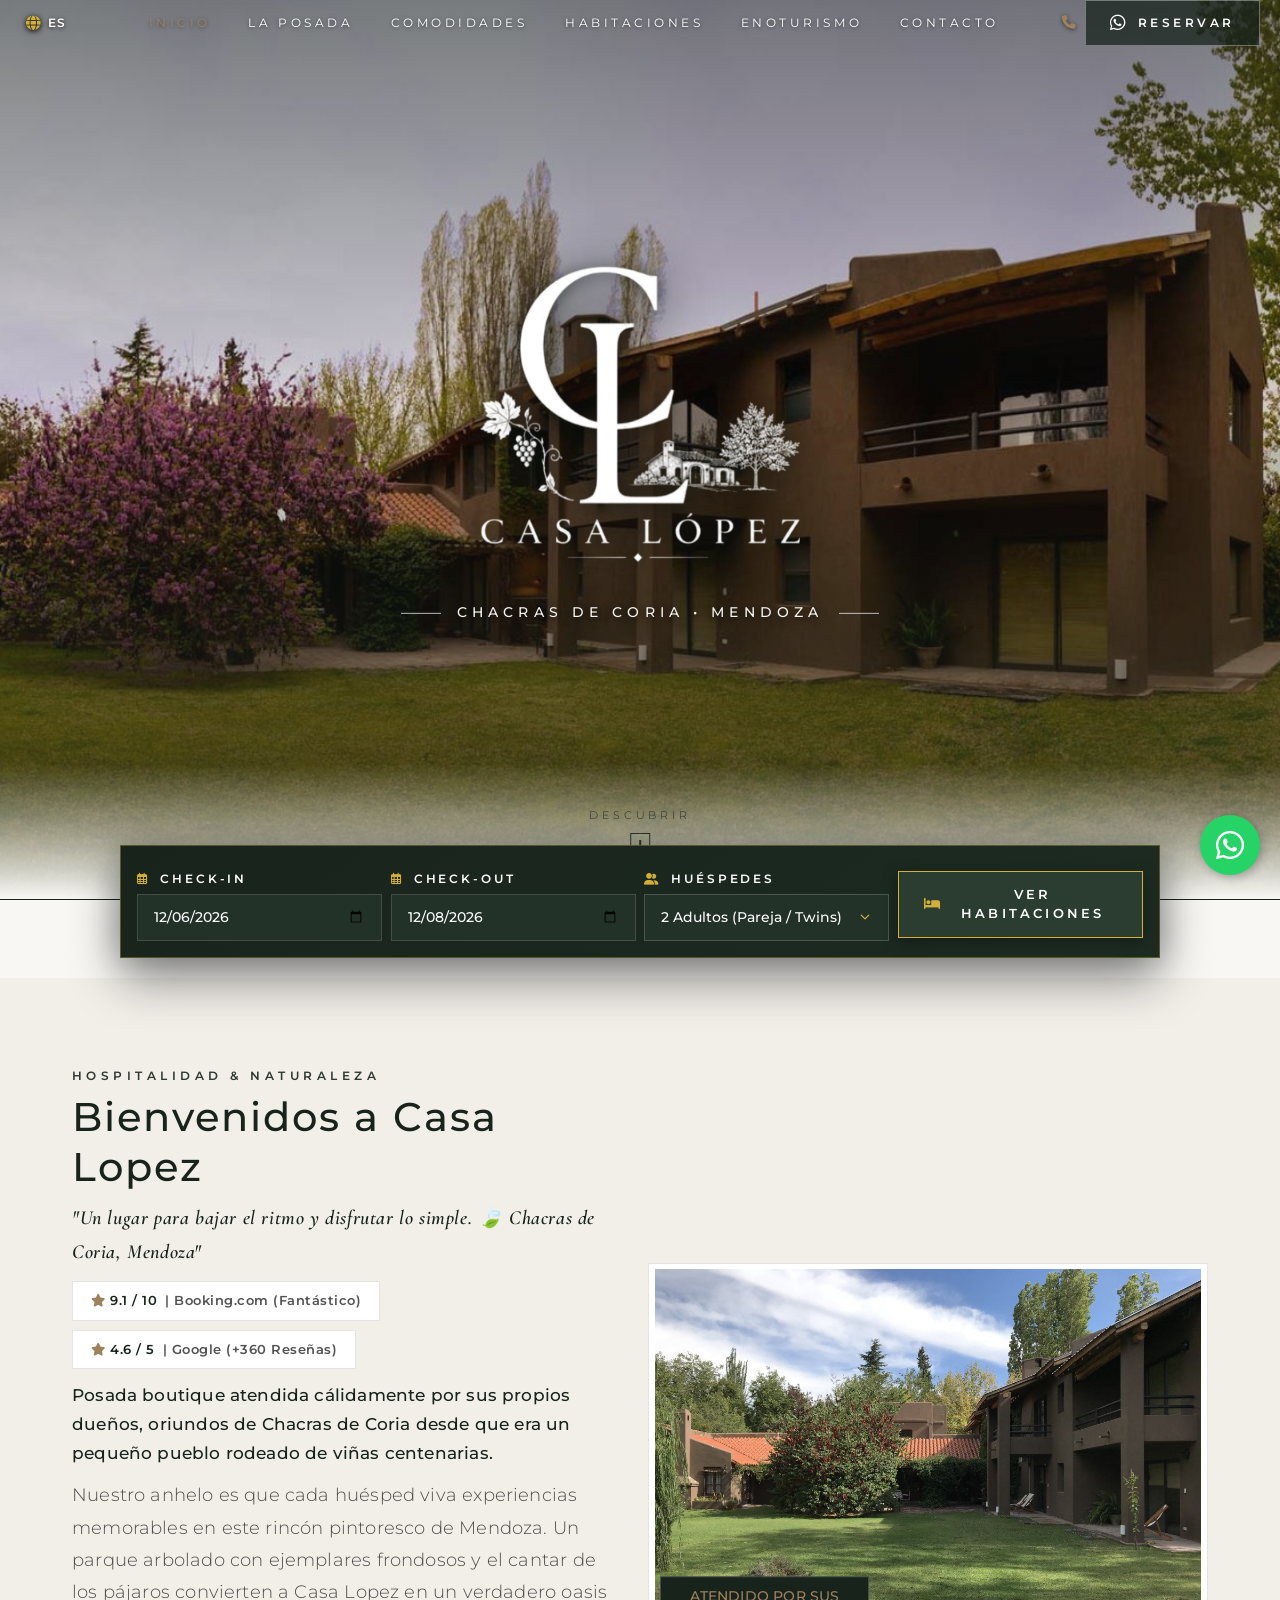
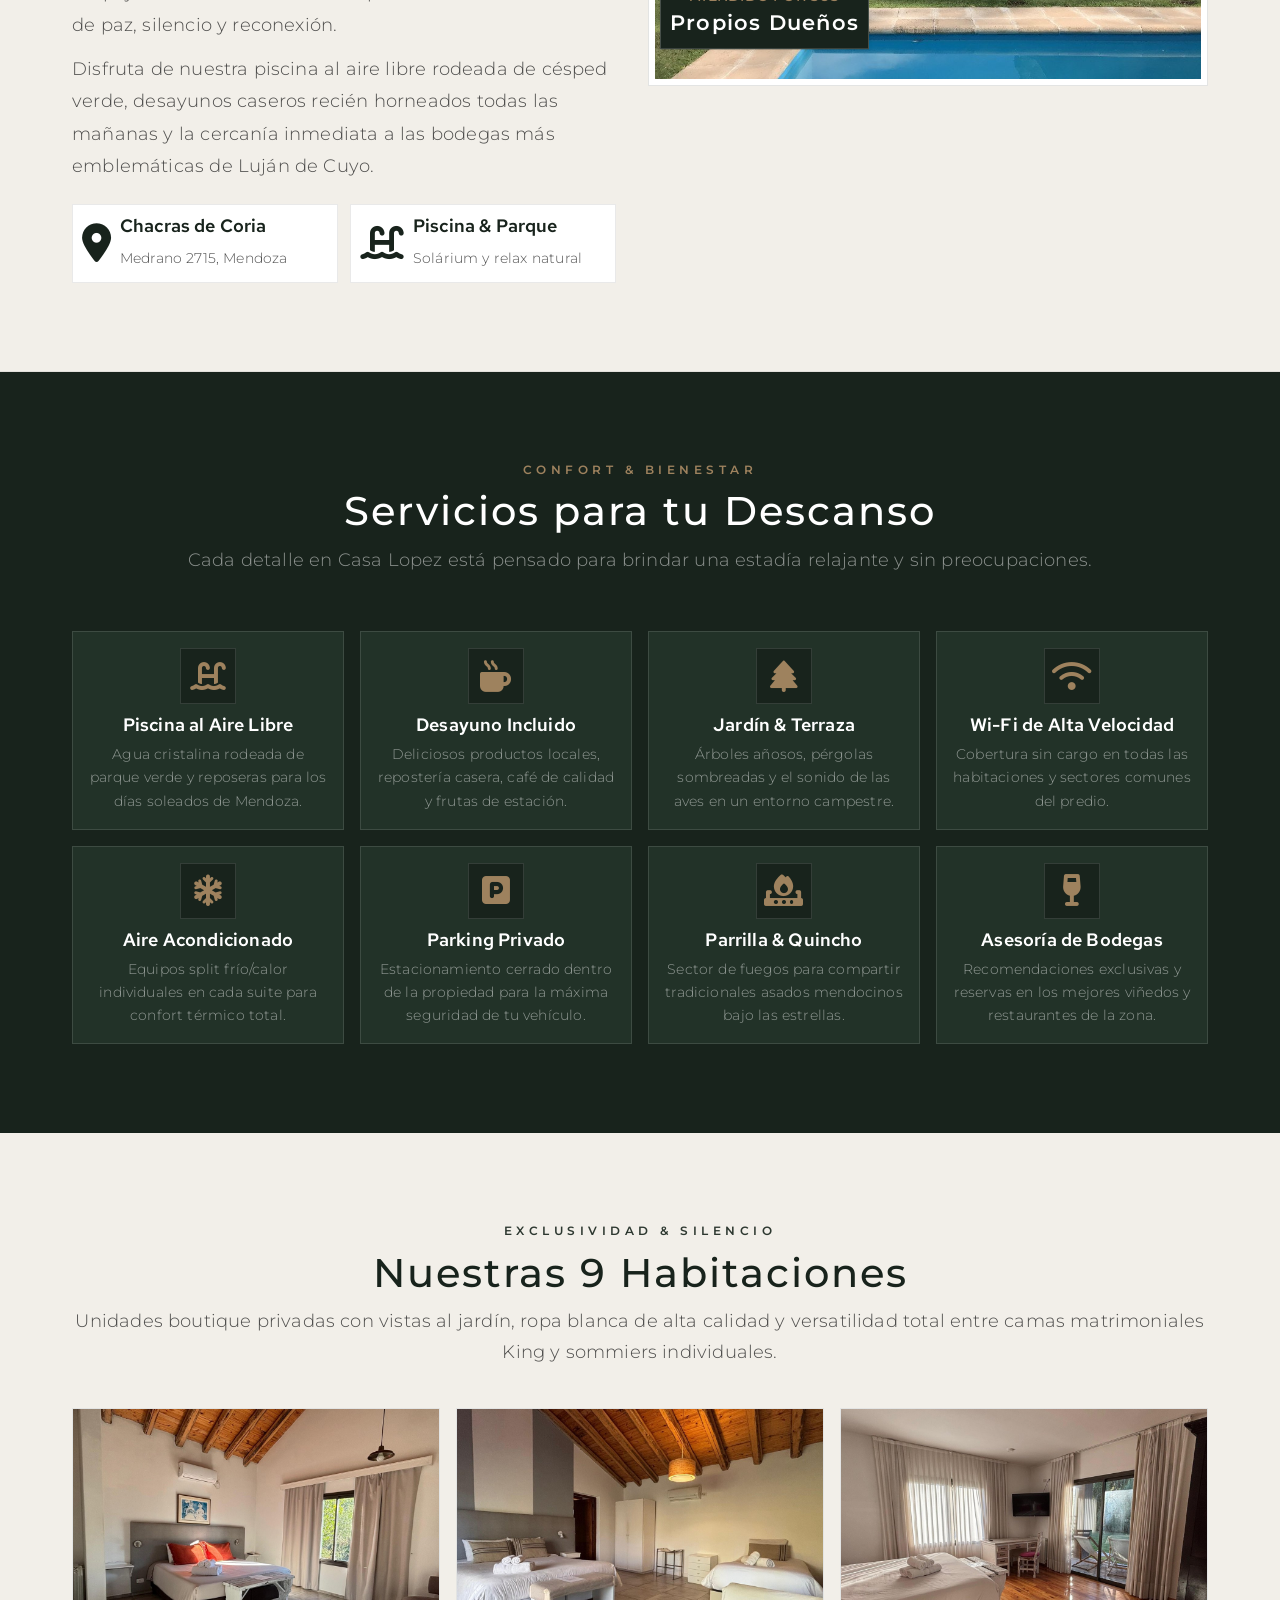
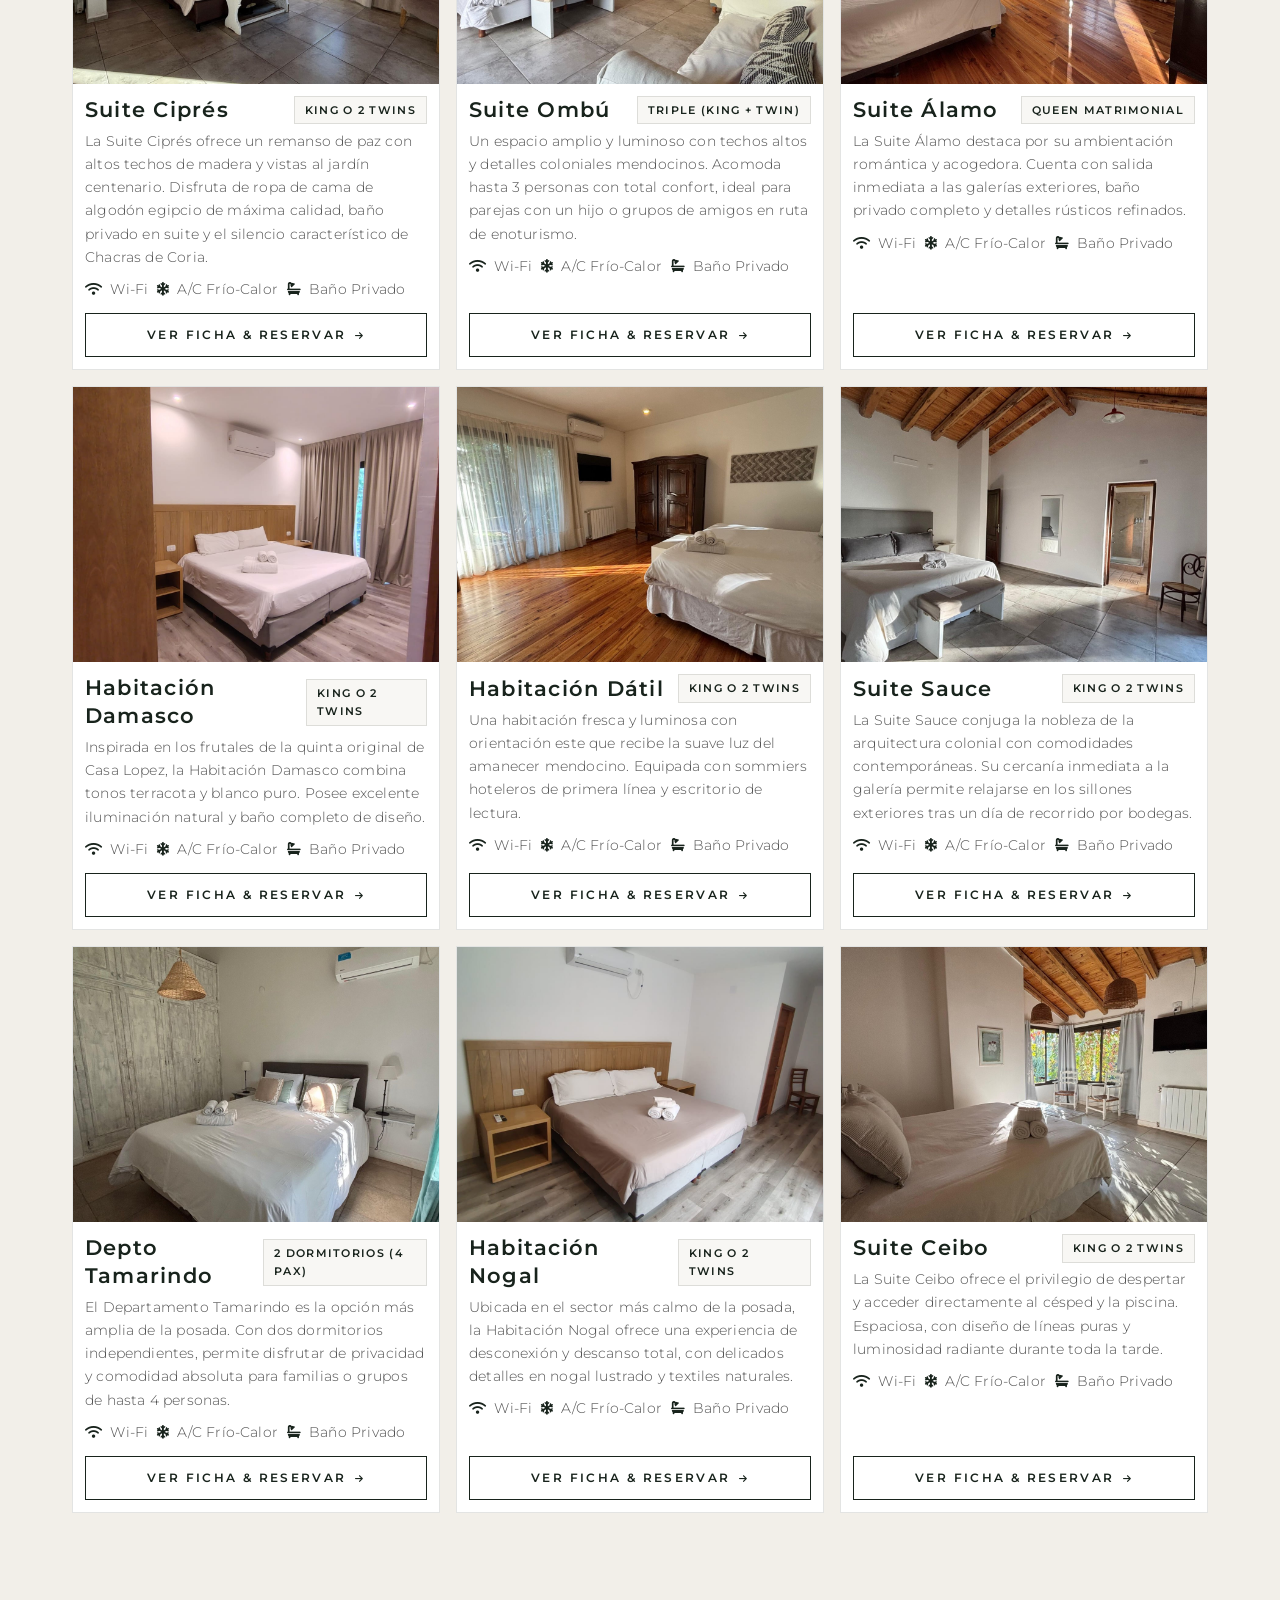
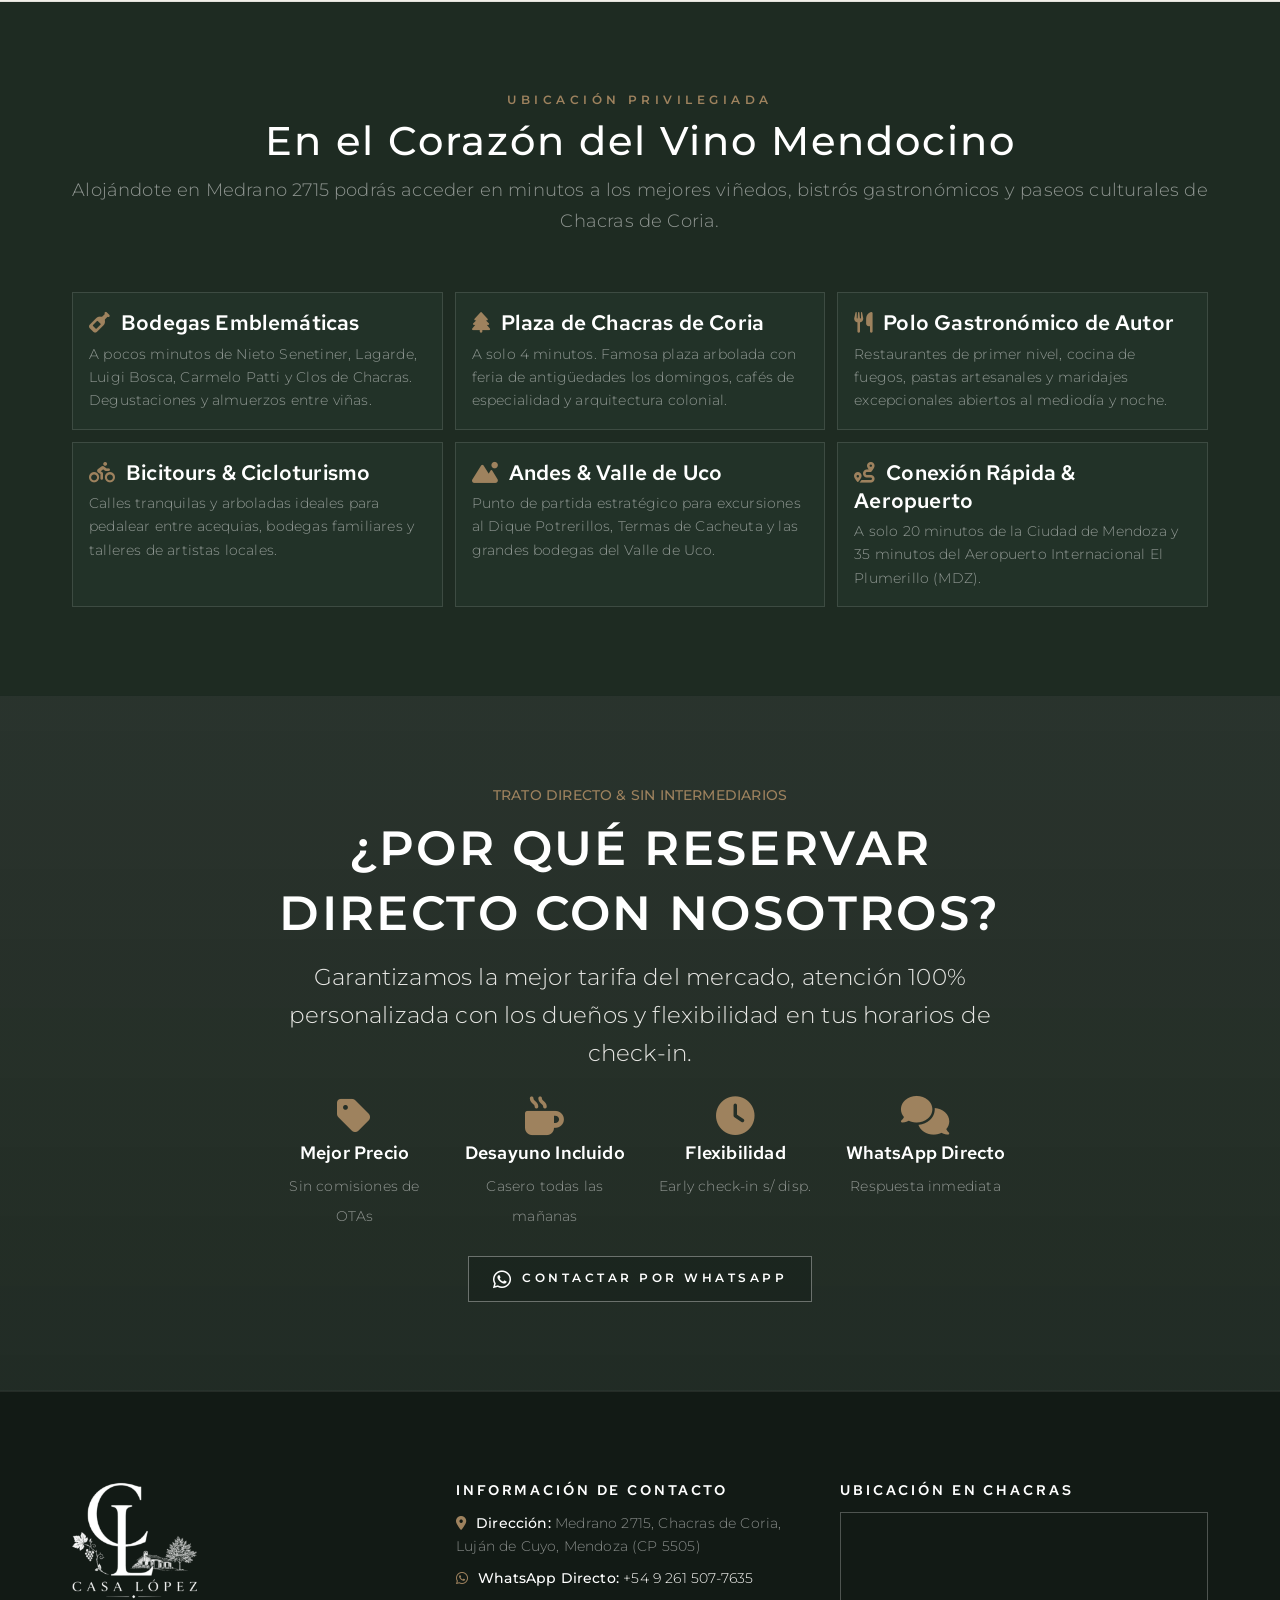
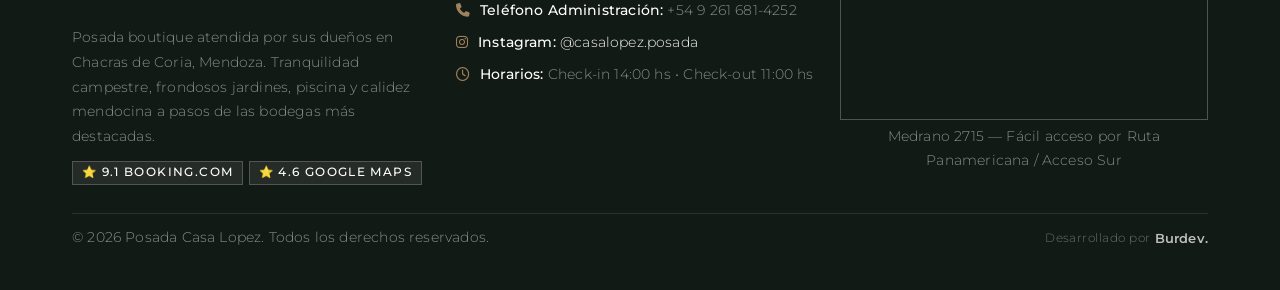
==== commit daa649d3: "style: apply luxury botanical green palette with gold accents to room booking inquiry bar" ====
--- a/index.html
+++ b/index.html
@@ -440,12 +440,12 @@
                 </div>
 
                 <!-- Banner dinámico de fechas activas -->
-                <div id="availabilityBanner" class="alert d-none align-items-center justify-content-between mb-8 p-3 p-md-4 bg-white border border-dark border-opacity-10 shadow-sm" style="border-left: 5px solid var(--clb-primary) !important;">
+                <div id="availabilityBanner" class="alert d-none align-items-center justify-content-between mb-8 p-3 p-md-4 shadow-sm">
                     <div class="d-flex align-items-center gap-3">
                         <i class="fa-solid fa-calendar-check text-gold fs-4"></i>
-                        <span id="availabilityBannerText" class="small fw-semibold text-navy"></span>
-                    </div>
-                    <span class="badge bg-botanical-dark text-white text-uppercase py-2 px-3 d-none d-md-inline-block" style="letter-spacing: 0.12em; font-size: 0.72rem;">Mejor Tarifa Online</span>
+                        <span id="availabilityBannerText" class="small fw-semibold text-white"></span>
+                    </div>
+                    <span class="badge text-uppercase py-2 px-3 d-none d-md-inline-block" style="letter-spacing: 0.12em; font-size: 0.72rem; background-color: #D4AF37 !important; color: #18231C !important; font-weight: 700;">Mejor Tarifa Online</span>
                 </div>
 
                 <div class="row g-4 g-lg-5">
--- a/assets/css/crillon-luxury.css
+++ b/assets/css/crillon-luxury.css
@@ -839,55 +839,134 @@
 }
 
 .booking-luxury-card {
-    background: #FFFFFF !important;
-    border: 1px solid var(--clb-border-dark) !important;
-    box-shadow: 0 16px 40px rgba(24, 35, 28, 0.07) !important;
+    background: #18231C !important;
+    background: linear-gradient(145deg, #18231C 0%, #1D2B21 100%) !important;
+    border: 1px solid rgba(212, 175, 55, 0.35) !important;
+    box-shadow: 0 20px 50px rgba(0, 0, 0, 0.45), 0 0 30px rgba(24, 35, 28, 0.25) !important;
+    border-radius: 0 !important;
+}
+
+.booking-luxury-card label {
+    color: #FFFFFF !important;
+    letter-spacing: 0.18rem !important;
+    font-size: 0.72rem !important;
+    text-transform: uppercase !important;
+    font-weight: 600 !important;
+    font-family: 'Montserrat', sans-serif !important;
+}
+
+.booking-luxury-card label i {
+    color: #D4AF37 !important;
+    margin-right: 4px;
 }
 
 .booking-luxury-card .form-select,
 .booking-luxury-card input {
-    background-color: #F8F7F4 !important;
-    border: 1px solid var(--clb-border) !important;
-    color: var(--clb-text-navy) !important;
-    font-size: 0.86rem;
-    padding-top: 0.75rem;
-    padding-bottom: 0.75rem;
-    font-weight: 500;
-    transition: border-color 0.25s ease, background-color 0.25s ease;
+    background-color: #223228 !important;
+    border: 1px solid rgba(255, 255, 255, 0.18) !important;
+    color: #FFFFFF !important;
+    font-size: 0.86rem !important;
+    padding: 0.78rem 1rem !important;
+    font-weight: 500 !important;
+    font-family: 'Montserrat', sans-serif !important;
+    border-radius: 0 !important;
+    color-scheme: dark !important;
+    transition: border-color 0.25s ease, background-color 0.25s ease, box-shadow 0.25s ease !important;
 }
 
 .booking-luxury-card .form-select:focus,
 .booking-luxury-card input:focus {
-    background-color: #FFFFFF !important;
-    border-color: var(--clb-primary) !important;
-    box-shadow: none !important;
+    background-color: #283B2F !important;
+    border-color: #D4AF37 !important;
+    box-shadow: 0 0 0 3px rgba(212, 175, 55, 0.25) !important;
     outline: none !important;
-}
-
-.booking-luxury-card label {
-    color: var(--clb-text-navy) !important;
-    letter-spacing: 0.16rem;
-    font-size: 0.72rem;
-    text-transform: uppercase;
+    color: #FFFFFF !important;
+}
+
+/* Ícono de calendario del navegador en blanco/dorado */
+.booking-luxury-card input[type="date"]::-webkit-calendar-picker-indicator {
+    filter: invert(1) brightness(170%) sepia(1) hue-rotate(5deg) !important;
+    cursor: pointer;
+    opacity: 0.85;
+    transition: opacity 0.2s ease, transform 0.2s ease;
+}
+
+.booking-luxury-card input[type="date"]::-webkit-calendar-picker-indicator:hover {
+    opacity: 1;
+    transform: scale(1.1);
+}
+
+/* Flecha desplegable de huéspedes en dorado */
+.booking-luxury-card .form-select {
+    background-image: url("data:image/svg+xml,%3csvg xmlns='http://www.w3.org/2000/svg' viewBox='0 0 16 16'%3e%3cpath fill='none' stroke='%23D4AF37' stroke-linecap='round' stroke-linejoin='round' stroke-width='2' d='m2 5 6 6 6-6'/%3e%3c/svg%3e") !important;
+    background-repeat: no-repeat !important;
+    background-position: right 1rem center !important;
+    background-size: 14px 10px !important;
+    padding-right: 2.2rem !important;
+}
+
+.booking-luxury-card .form-select option {
+    background-color: #18231C !important;
+    color: #FFFFFF !important;
+    padding: 8px 12px;
 }
 
 .btn-search-booking {
-    background: var(--clb-primary) !important;
-    color: #ffffff !important;
-    border: 1px solid var(--clb-primary) !important;
+    background: #2A3D30 !important;
+    color: #FFFFFF !important;
+    border: 1px solid #D4AF37 !important;
     font-weight: 600 !important;
-    letter-spacing: 0.22rem !important;
+    letter-spacing: 0.2rem !important;
     text-transform: uppercase !important;
     font-size: 0.8rem !important;
-    padding: 0.82rem 1.6rem !important;
+    padding: 0.85rem 1.6rem !important;
+    border-radius: 0 !important;
     transition: all 0.3s cubic-bezier(0.16, 1, 0.3, 1) !important;
-    box-shadow: none !important;
+    box-shadow: 0 4px 15px rgba(0, 0, 0, 0.3) !important;
+    display: flex;
+    align-items: center;
+    justify-content: center;
+    gap: 8px;
+}
+
+.btn-search-booking i {
+    color: #D4AF37 !important;
+    transition: color 0.3s ease, transform 0.3s ease;
 }
 
 .btn-search-booking:hover {
-    background: var(--clb-gold-accent) !important;
-    border-color: var(--clb-gold-accent) !important;
-    color: #ffffff !important;
+    background: #D4AF37 !important;
+    border-color: #D4AF37 !important;
+    color: #18231C !important;
+    box-shadow: 0 8px 25px rgba(212, 175, 55, 0.4) !important;
+    transform: translateY(-2px);
+}
+
+.btn-search-booking:hover i {
+    color: #18231C !important;
+    transform: scale(1.1);
+}
+
+/* Banner de Disponibilidad en Paleta Verde Botánico */
+#availabilityBanner {
+    background: #18231C !important;
+    border: 1px solid rgba(212, 175, 55, 0.35) !important;
+    border-left: 5px solid #D4AF37 !important;
+    box-shadow: 0 10px 30px rgba(0, 0, 0, 0.3) !important;
+    border-radius: 0 !important;
+    color: #FFFFFF !important;
+}
+
+#availabilityBanner #availabilityBannerText {
+    color: #FFFFFF !important;
+}
+
+#availabilityBanner #availabilityBannerText strong {
+    color: #D4AF37 !important;
+}
+
+#availabilityBanner .btn-close {
+    filter: invert(1) brightness(200%) !important;
 }
 
 /* ==========================================================================
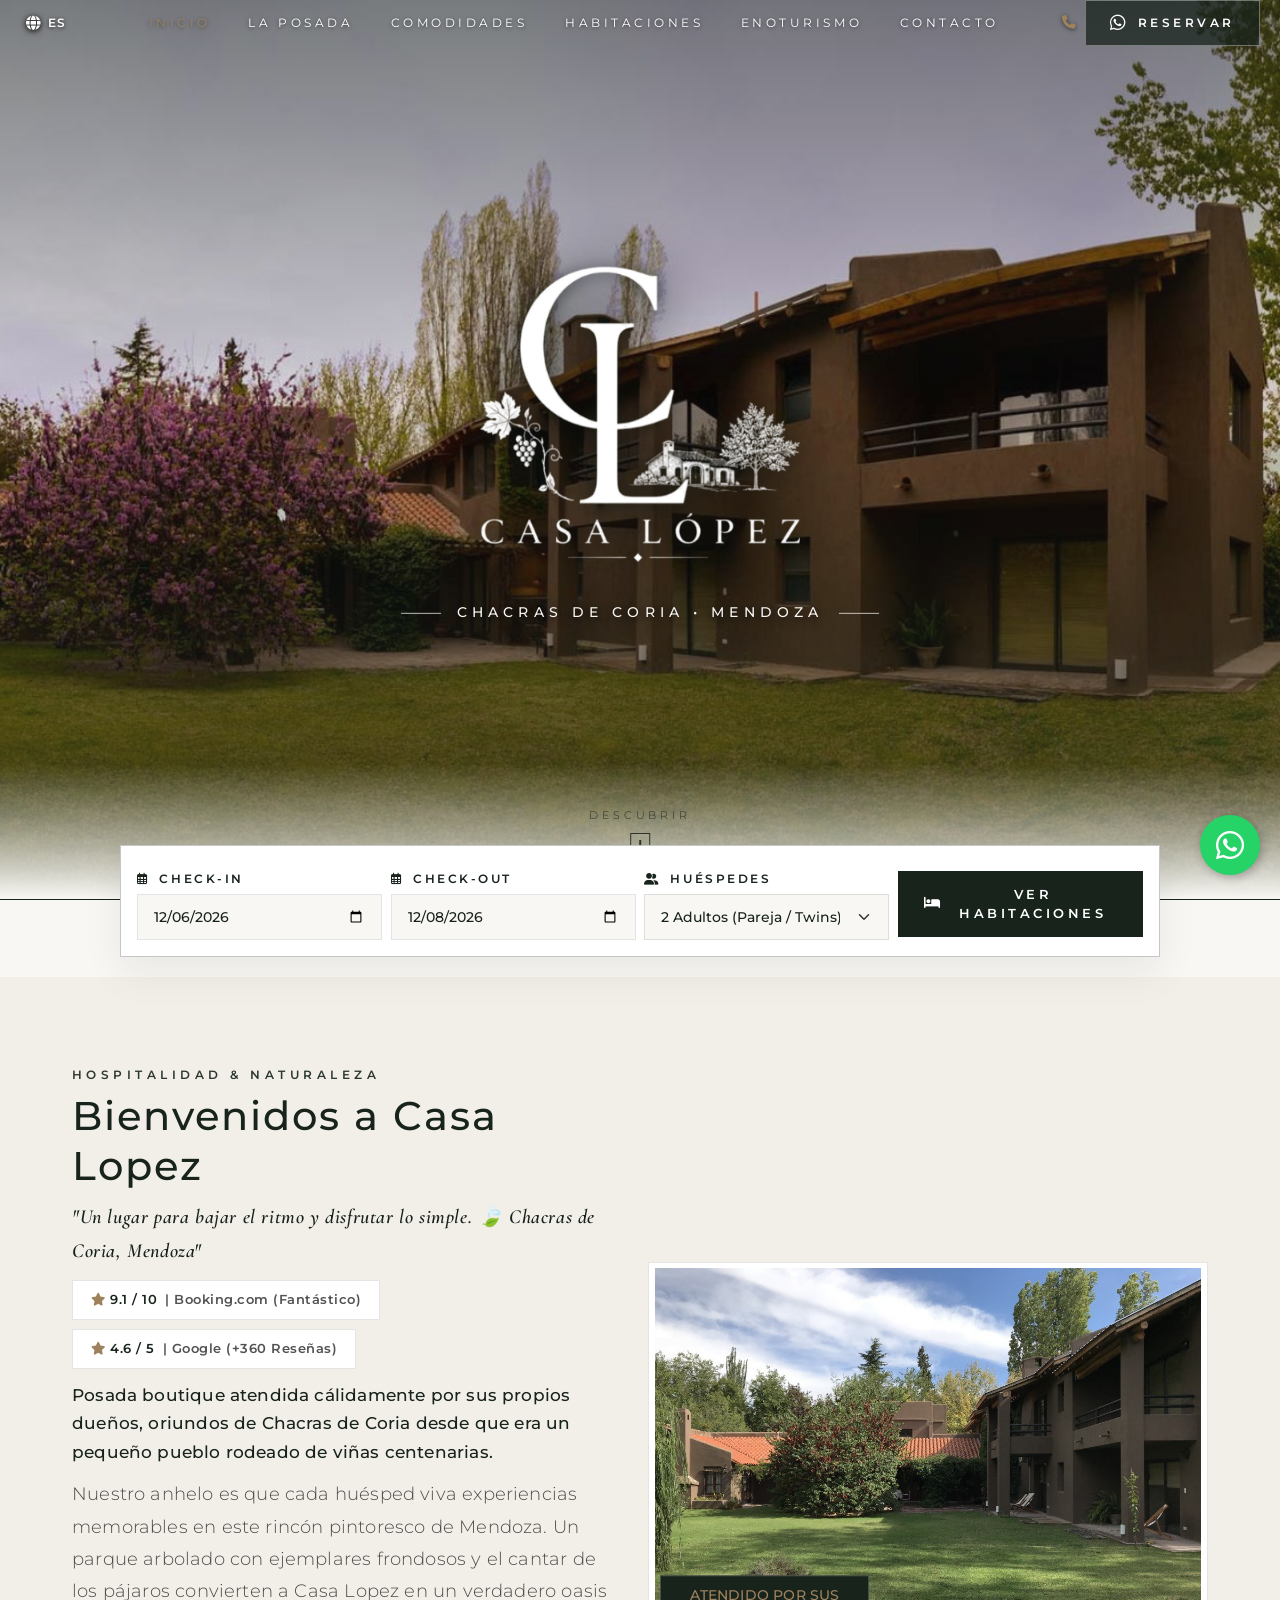
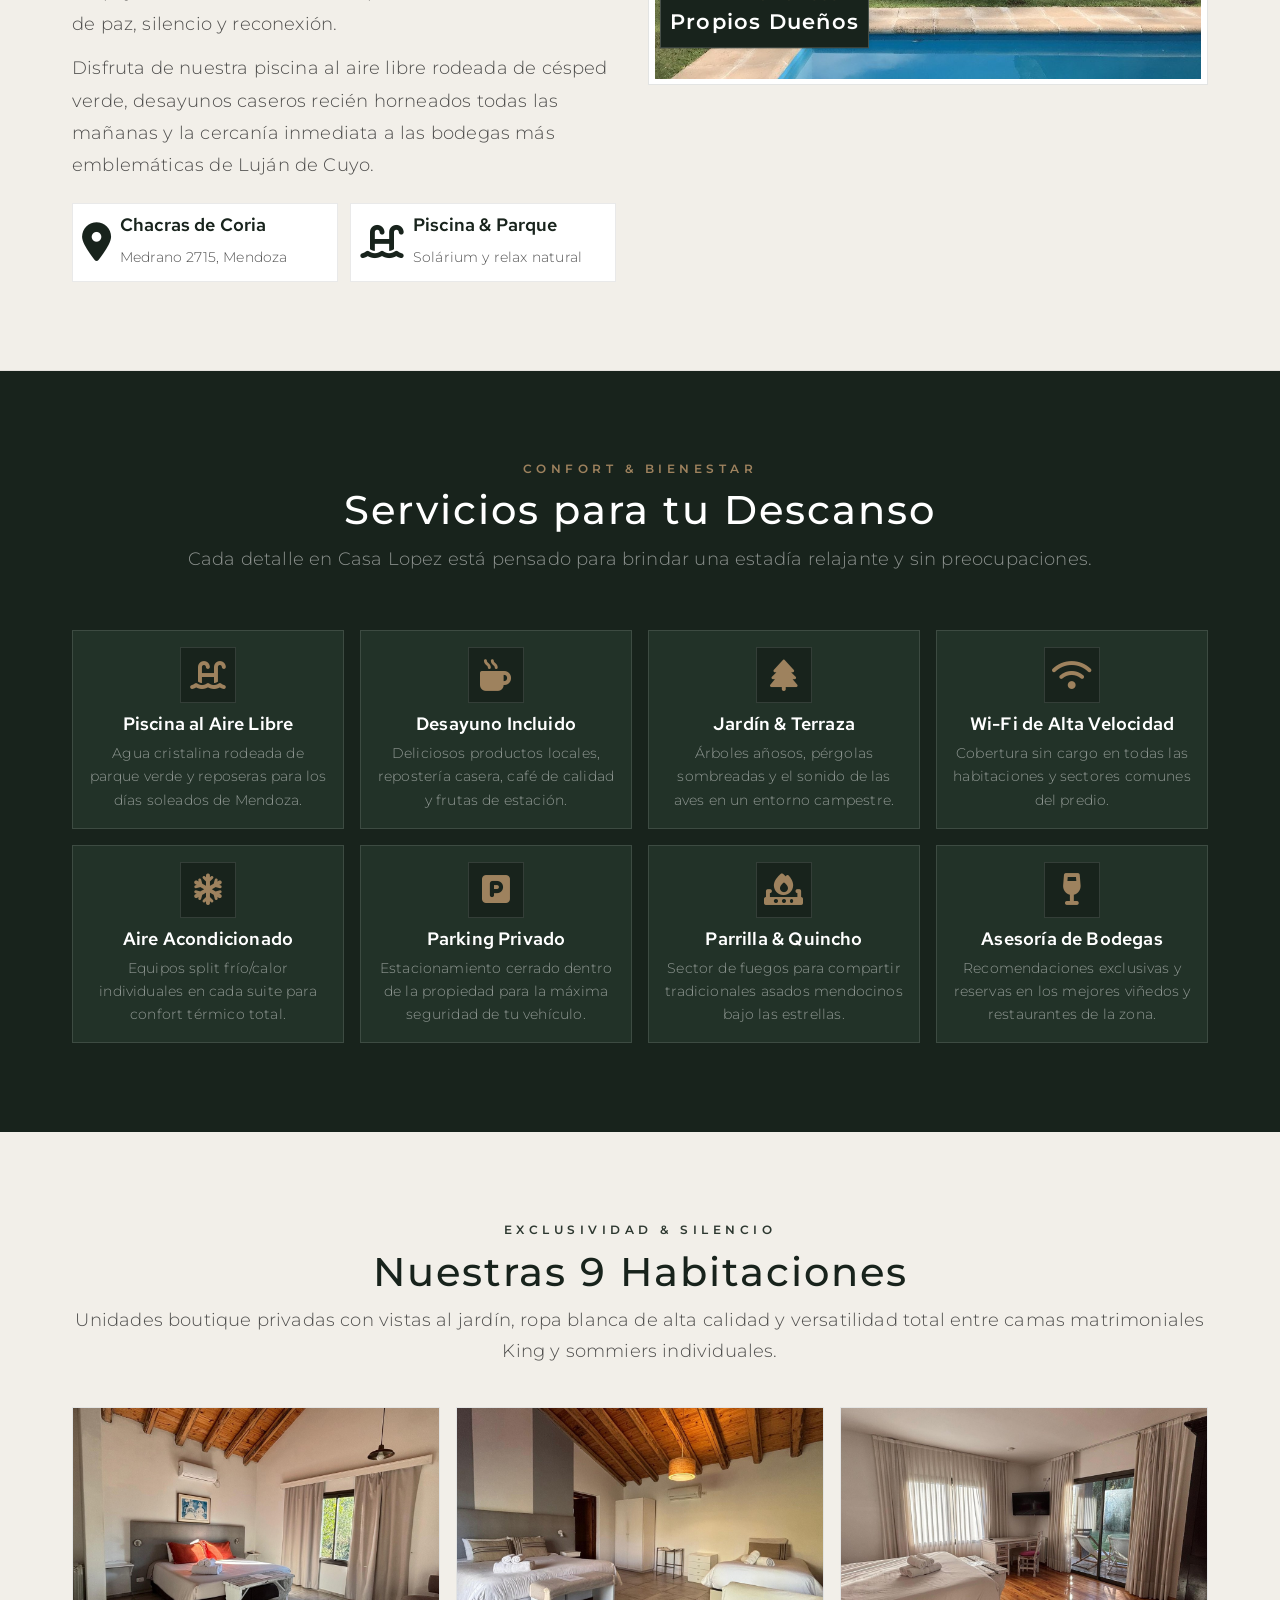
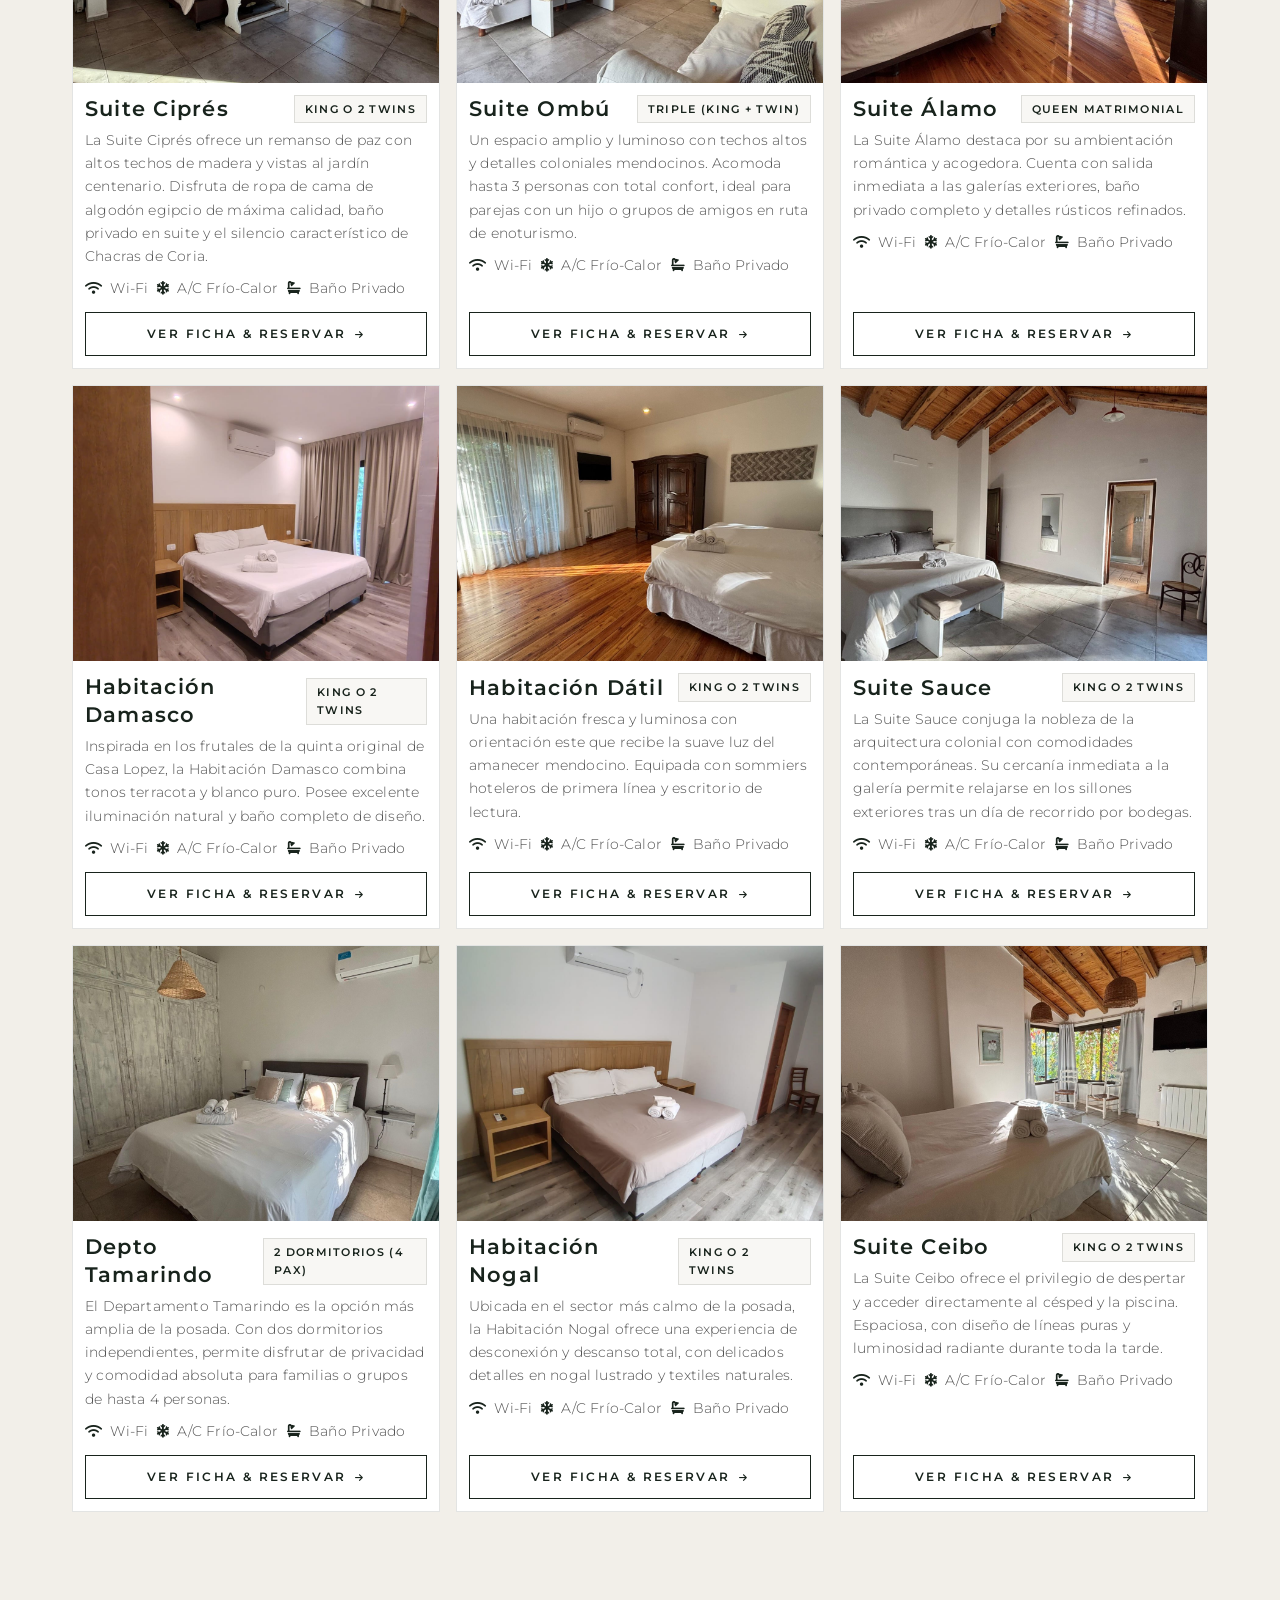
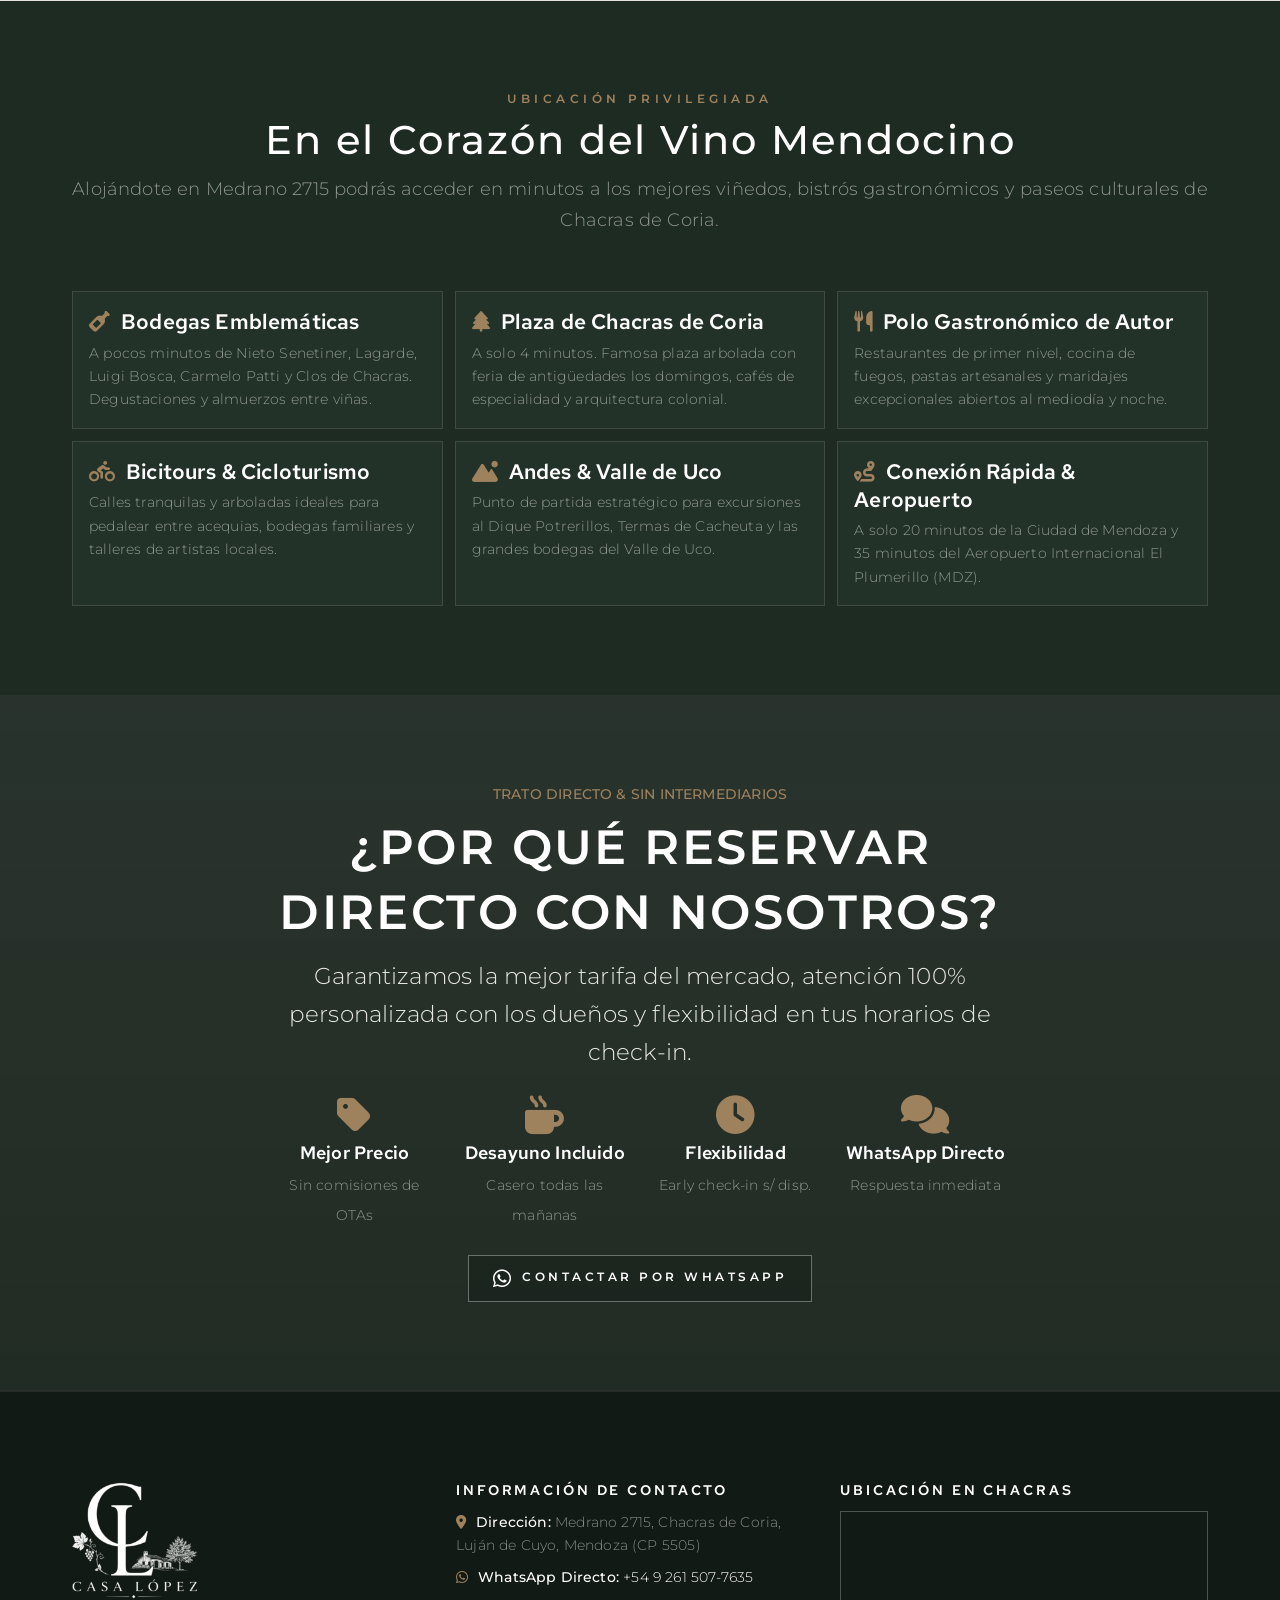
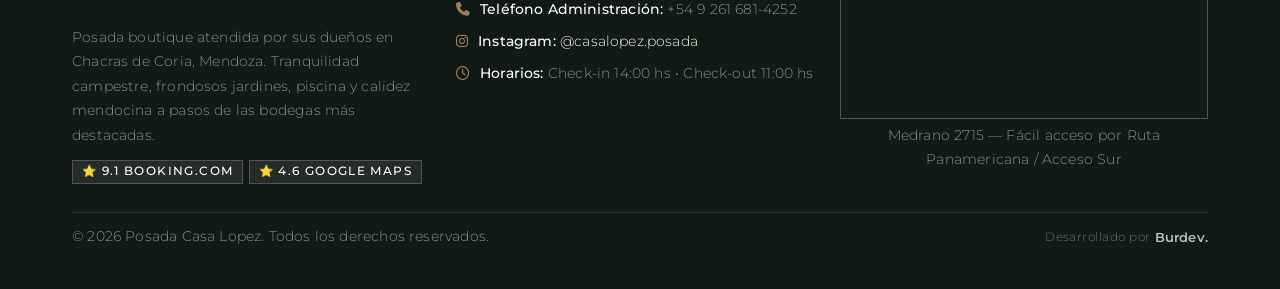
==== commit 10afec8f: "style: revert booking bar colors, enlarge mobile header length, and make language globe white" ====
--- a/index.html
+++ b/index.html
@@ -69,7 +69,7 @@
 
                     <!-- Brand (Visible en Scroll / Móvil) -->
                     <a class="navbar-brand d-inline-flex align-items-center me-4" href="#hero">
-                        <img src="assets/img/logos/casa_lopez_completo_hd.png" alt="Posada Casa Lopez" class="brand-text-logo" style="height: 72px; max-height: 72px; width: auto; filter: drop-shadow(0px 2px 8px rgba(0,0,0,0.7));">
+                        <img src="assets/img/logos/casa_lopez_completo_hd.png" alt="Posada Casa Lopez" class="brand-text-logo" style="width: auto; filter: drop-shadow(0px 2px 8px rgba(0,0,0,0.7));">
                     </a>
 
                     <!-- Mobile Toggler -->
@@ -440,12 +440,12 @@
                 </div>
 
                 <!-- Banner dinámico de fechas activas -->
-                <div id="availabilityBanner" class="alert d-none align-items-center justify-content-between mb-8 p-3 p-md-4 shadow-sm">
+                <div id="availabilityBanner" class="alert d-none align-items-center justify-content-between mb-8 p-3 p-md-4 bg-white border border-dark border-opacity-10 shadow-sm" style="border-left: 5px solid var(--clb-primary) !important;">
                     <div class="d-flex align-items-center gap-3">
                         <i class="fa-solid fa-calendar-check text-gold fs-4"></i>
-                        <span id="availabilityBannerText" class="small fw-semibold text-white"></span>
-                    </div>
-                    <span class="badge text-uppercase py-2 px-3 d-none d-md-inline-block" style="letter-spacing: 0.12em; font-size: 0.72rem; background-color: #D4AF37 !important; color: #18231C !important; font-weight: 700;">Mejor Tarifa Online</span>
+                        <span id="availabilityBannerText" class="small fw-semibold text-navy"></span>
+                    </div>
+                    <span class="badge bg-botanical-dark text-white text-uppercase py-2 px-3 d-none d-md-inline-block" style="letter-spacing: 0.12em; font-size: 0.72rem;">Mejor Tarifa Online</span>
                 </div>
 
                 <div class="row g-4 g-lg-5">
--- a/assets/css/crillon-luxury.css
+++ b/assets/css/crillon-luxury.css
@@ -232,9 +232,9 @@
 }
 
 .btn-lang-clean .lang-globe {
-    color: #D4AF37 !important;
+    color: #FFFFFF !important;
     font-size: 0.9rem !important;
-    transition: transform 0.3s ease, filter 0.3s ease;
+    transition: transform 0.3s ease, filter 0.3s ease, color 0.3s ease;
     filter: drop-shadow(0 1px 3px rgba(0, 0, 0, 0.6));
 }
 
@@ -246,7 +246,7 @@
 }
 
 .btn-lang-clean:hover {
-    color: #D4AF37 !important;
+    color: #FFFFFF !important;
 }
 
 .btn-lang-clean:hover .active-lang-text {
@@ -254,8 +254,9 @@
 }
 
 .btn-lang-clean:hover .lang-globe {
+    color: #FFFFFF !important;
     transform: rotate(20deg);
-    filter: drop-shadow(0 0 6px rgba(212, 175, 55, 0.7));
+    filter: drop-shadow(0 0 6px rgba(255, 255, 255, 0.8));
 }
 
 #header.header-scrolled .btn-lang-clean {
@@ -549,6 +550,30 @@
    Fondo verde oscuro botánico #18231C, letras blancas y botón cerrar blanco
    ========================================================================== */
 @media (max-width: 1199.98px) {
+    /* Header Móvil Más Largo (Mayor presencia vertical y altura elegante) */
+    #header .header-navbar,
+    #header .navbar {
+        min-height: 98px !important;
+        padding-top: 12px !important;
+        padding-bottom: 12px !important;
+    }
+
+    #header .brand-text-logo {
+        height: 86px !important;
+        max-height: 86px !important;
+    }
+
+    .room-detail-header {
+        min-height: 98px !important;
+        padding-top: 12px !important;
+        padding-bottom: 12px !important;
+    }
+
+    .room-detail-header img {
+        height: 86px !important;
+        max-height: 86px !important;
+    }
+
     #header:not(.header-scrolled) .navbar-brand {
         opacity: 0 !important;
         visibility: hidden !important;
@@ -839,134 +864,61 @@
 }
 
 .booking-luxury-card {
-    background: #18231C !important;
-    background: linear-gradient(145deg, #18231C 0%, #1D2B21 100%) !important;
-    border: 1px solid rgba(212, 175, 55, 0.35) !important;
-    box-shadow: 0 20px 50px rgba(0, 0, 0, 0.45), 0 0 30px rgba(24, 35, 28, 0.25) !important;
+    background: #FFFFFF !important;
+    border: 1px solid var(--clb-border-dark) !important;
+    box-shadow: 0 16px 40px rgba(24, 35, 28, 0.07) !important;
     border-radius: 0 !important;
 }
 
 .booking-luxury-card label {
-    color: #FFFFFF !important;
-    letter-spacing: 0.18rem !important;
+    color: var(--clb-text-navy) !important;
+    letter-spacing: 0.16rem !important;
     font-size: 0.72rem !important;
     text-transform: uppercase !important;
     font-weight: 600 !important;
     font-family: 'Montserrat', sans-serif !important;
 }
 
-.booking-luxury-card label i {
-    color: #D4AF37 !important;
-    margin-right: 4px;
-}
-
 .booking-luxury-card .form-select,
 .booking-luxury-card input {
-    background-color: #223228 !important;
-    border: 1px solid rgba(255, 255, 255, 0.18) !important;
-    color: #FFFFFF !important;
+    background-color: #F8F7F4 !important;
+    border: 1px solid var(--clb-border) !important;
+    color: var(--clb-text-navy) !important;
     font-size: 0.86rem !important;
-    padding: 0.78rem 1rem !important;
+    padding-top: 0.75rem !important;
+    padding-bottom: 0.75rem !important;
     font-weight: 500 !important;
     font-family: 'Montserrat', sans-serif !important;
     border-radius: 0 !important;
-    color-scheme: dark !important;
-    transition: border-color 0.25s ease, background-color 0.25s ease, box-shadow 0.25s ease !important;
+    transition: border-color 0.25s ease, background-color 0.25s ease !important;
 }
 
 .booking-luxury-card .form-select:focus,
 .booking-luxury-card input:focus {
-    background-color: #283B2F !important;
-    border-color: #D4AF37 !important;
-    box-shadow: 0 0 0 3px rgba(212, 175, 55, 0.25) !important;
+    background-color: #FFFFFF !important;
+    border-color: var(--clb-primary) !important;
+    box-shadow: none !important;
     outline: none !important;
-    color: #FFFFFF !important;
-}
-
-/* Ícono de calendario del navegador en blanco/dorado */
-.booking-luxury-card input[type="date"]::-webkit-calendar-picker-indicator {
-    filter: invert(1) brightness(170%) sepia(1) hue-rotate(5deg) !important;
-    cursor: pointer;
-    opacity: 0.85;
-    transition: opacity 0.2s ease, transform 0.2s ease;
-}
-
-.booking-luxury-card input[type="date"]::-webkit-calendar-picker-indicator:hover {
-    opacity: 1;
-    transform: scale(1.1);
-}
-
-/* Flecha desplegable de huéspedes en dorado */
-.booking-luxury-card .form-select {
-    background-image: url("data:image/svg+xml,%3csvg xmlns='http://www.w3.org/2000/svg' viewBox='0 0 16 16'%3e%3cpath fill='none' stroke='%23D4AF37' stroke-linecap='round' stroke-linejoin='round' stroke-width='2' d='m2 5 6 6 6-6'/%3e%3c/svg%3e") !important;
-    background-repeat: no-repeat !important;
-    background-position: right 1rem center !important;
-    background-size: 14px 10px !important;
-    padding-right: 2.2rem !important;
-}
-
-.booking-luxury-card .form-select option {
-    background-color: #18231C !important;
-    color: #FFFFFF !important;
-    padding: 8px 12px;
 }
 
 .btn-search-booking {
-    background: #2A3D30 !important;
-    color: #FFFFFF !important;
-    border: 1px solid #D4AF37 !important;
+    background: var(--clb-primary) !important;
+    color: #ffffff !important;
+    border: 1px solid var(--clb-primary) !important;
     font-weight: 600 !important;
-    letter-spacing: 0.2rem !important;
+    letter-spacing: 0.22rem !important;
     text-transform: uppercase !important;
     font-size: 0.8rem !important;
-    padding: 0.85rem 1.6rem !important;
+    padding: 0.82rem 1.6rem !important;
     border-radius: 0 !important;
     transition: all 0.3s cubic-bezier(0.16, 1, 0.3, 1) !important;
-    box-shadow: 0 4px 15px rgba(0, 0, 0, 0.3) !important;
-    display: flex;
-    align-items: center;
-    justify-content: center;
-    gap: 8px;
-}
-
-.btn-search-booking i {
-    color: #D4AF37 !important;
-    transition: color 0.3s ease, transform 0.3s ease;
+    box-shadow: none !important;
 }
 
 .btn-search-booking:hover {
-    background: #D4AF37 !important;
-    border-color: #D4AF37 !important;
-    color: #18231C !important;
-    box-shadow: 0 8px 25px rgba(212, 175, 55, 0.4) !important;
-    transform: translateY(-2px);
-}
-
-.btn-search-booking:hover i {
-    color: #18231C !important;
-    transform: scale(1.1);
-}
-
-/* Banner de Disponibilidad en Paleta Verde Botánico */
-#availabilityBanner {
-    background: #18231C !important;
-    border: 1px solid rgba(212, 175, 55, 0.35) !important;
-    border-left: 5px solid #D4AF37 !important;
-    box-shadow: 0 10px 30px rgba(0, 0, 0, 0.3) !important;
-    border-radius: 0 !important;
-    color: #FFFFFF !important;
-}
-
-#availabilityBanner #availabilityBannerText {
-    color: #FFFFFF !important;
-}
-
-#availabilityBanner #availabilityBannerText strong {
-    color: #D4AF37 !important;
-}
-
-#availabilityBanner .btn-close {
-    filter: invert(1) brightness(200%) !important;
+    background: var(--clb-gold-accent) !important;
+    border-color: var(--clb-gold-accent) !important;
+    color: #ffffff !important;
 }
 
 /* ==========================================================================
@@ -1140,6 +1092,13 @@
     border-bottom: 1px solid rgba(255, 255, 255, 0.1);
 }
 
+.room-detail-header .room-header-logo {
+    height: 72px !important;
+    max-height: 72px !important;
+    width: auto !important;
+    object-fit: contain !important;
+}
+
 .room-gallery-main-img {
     height: 480px;
     width: 100%;
@@ -1386,6 +1345,25 @@
 }
 
 @media (max-width: 575.98px) {
+    #header .header-navbar,
+    #header .navbar {
+        min-height: 94px !important;
+        padding-top: 10px !important;
+        padding-bottom: 10px !important;
+    }
+    #header .brand-text-logo {
+        height: 82px !important;
+        max-height: 82px !important;
+    }
+    .room-detail-header {
+        min-height: 94px !important;
+        padding-top: 10px !important;
+        padding-bottom: 10px !important;
+    }
+    .room-detail-header img {
+        height: 82px !important;
+        max-height: 82px !important;
+    }
     #hero {
         height: 66vh !important;
         min-height: 430px !important;
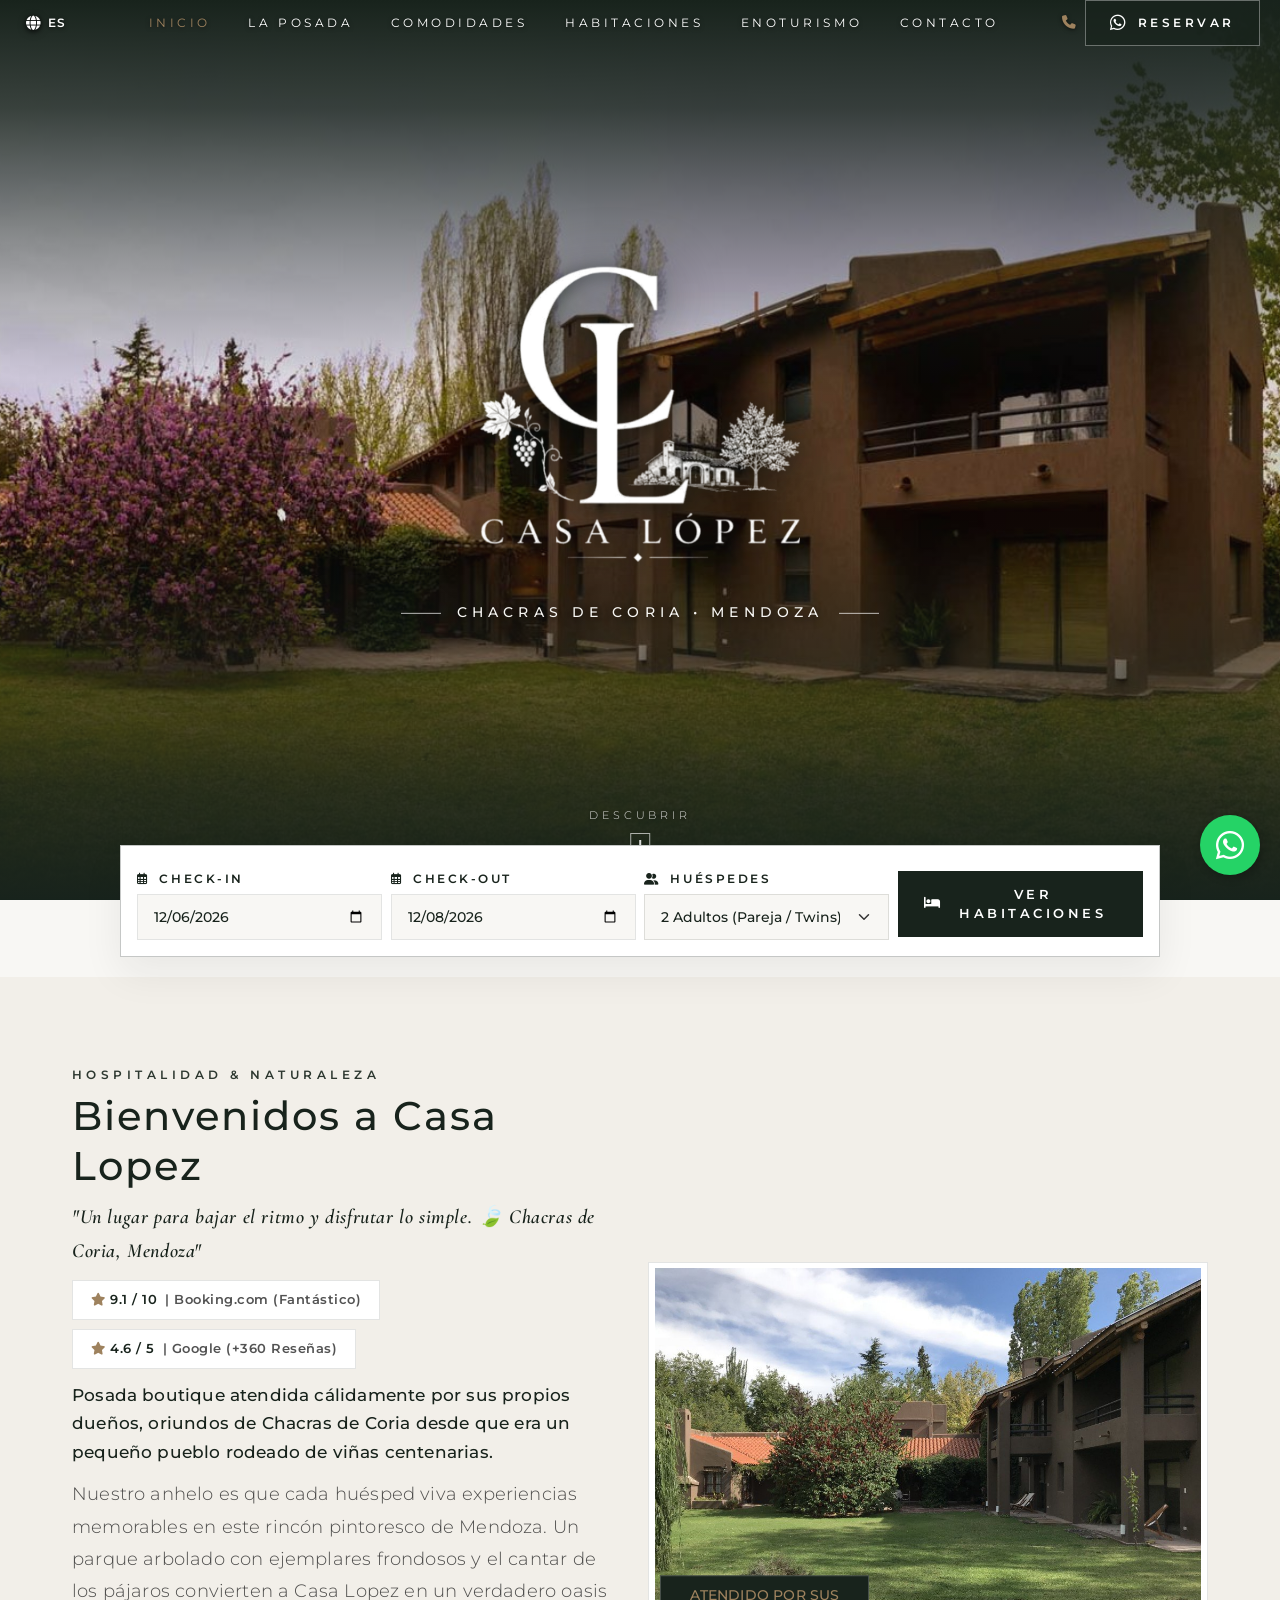
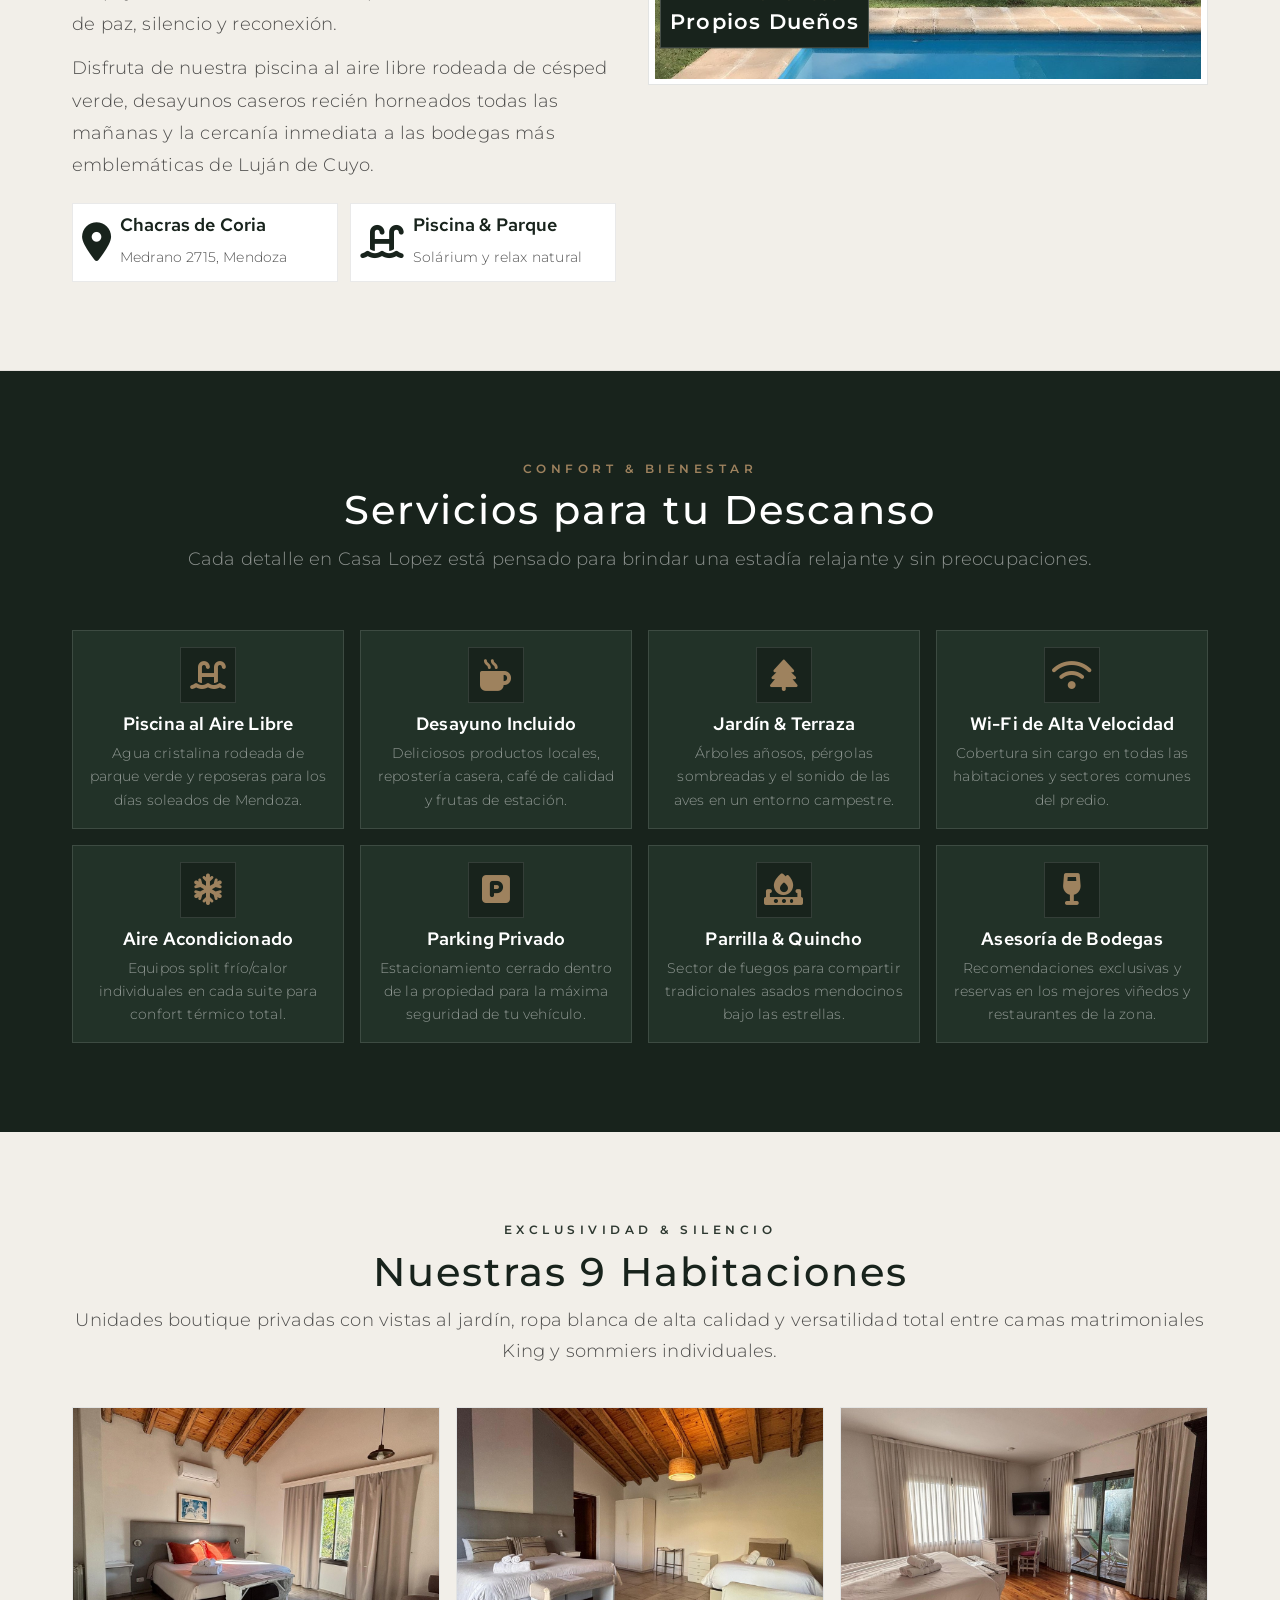
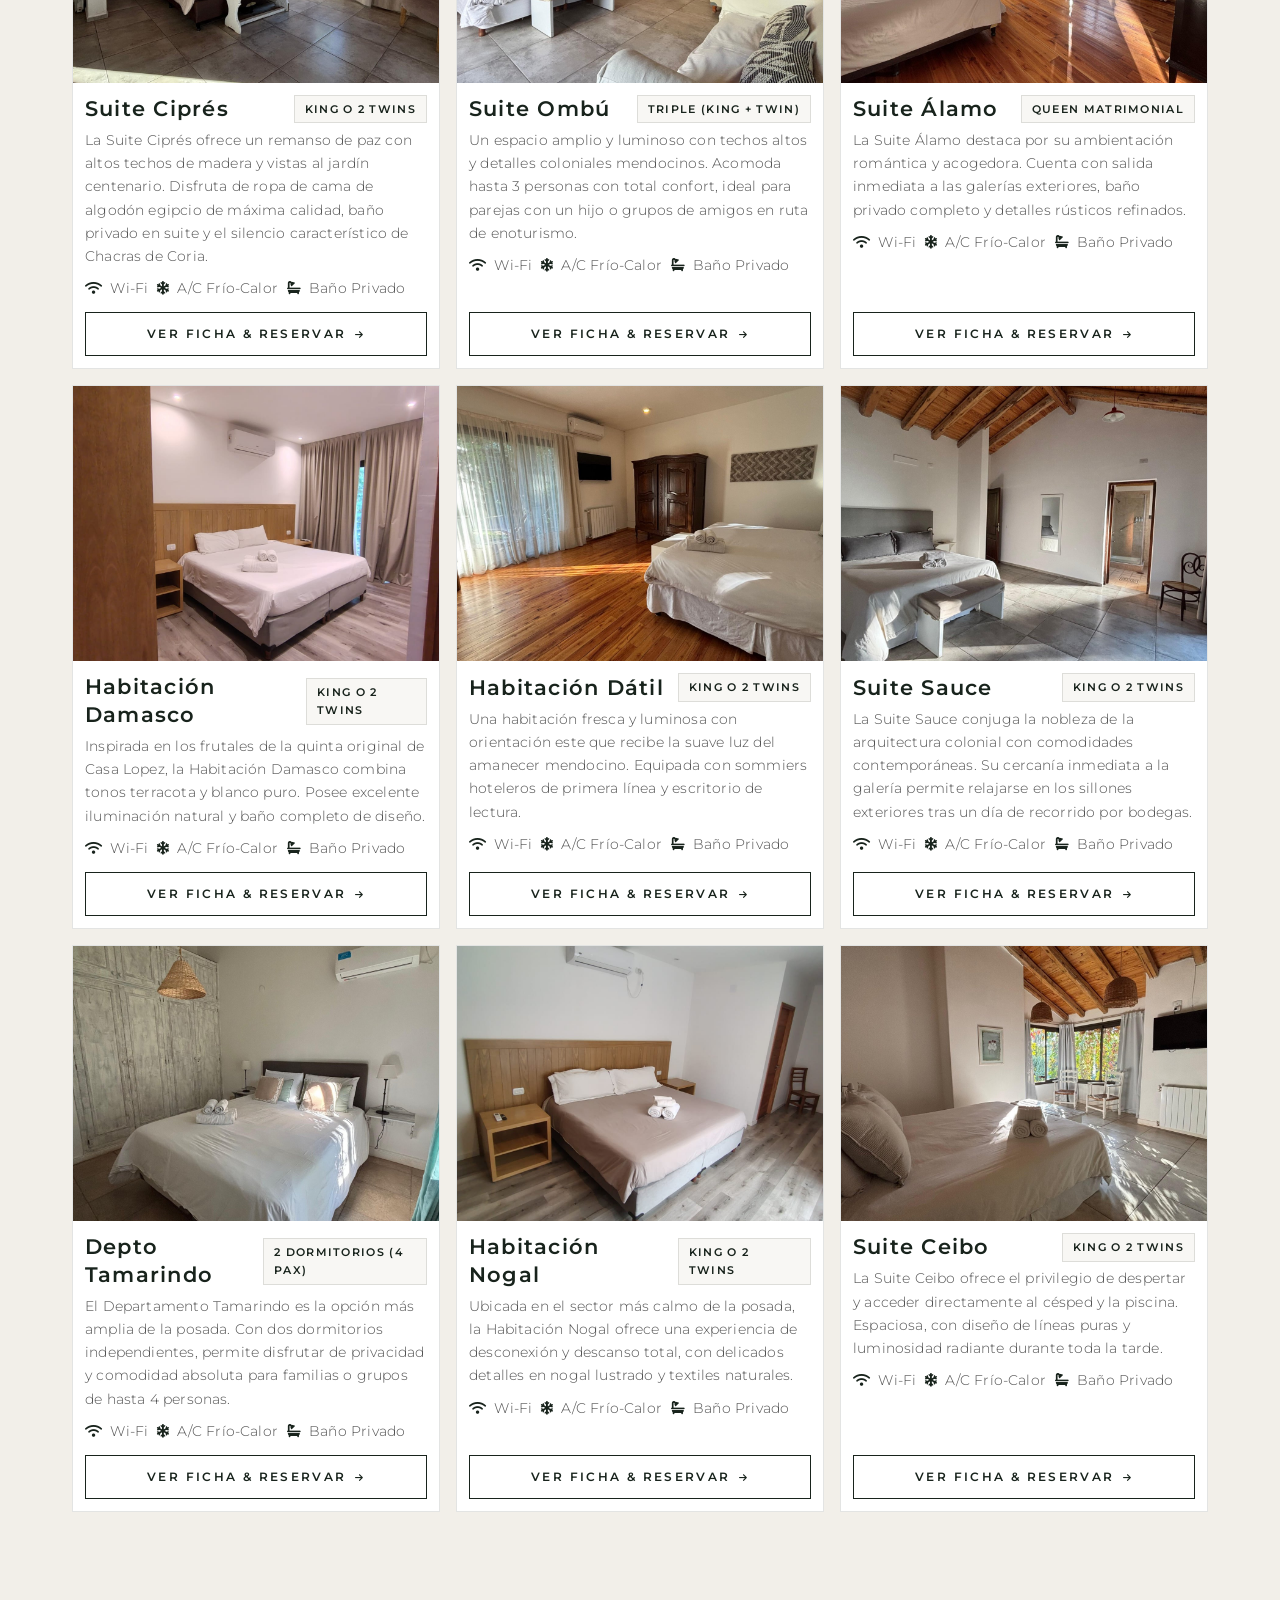
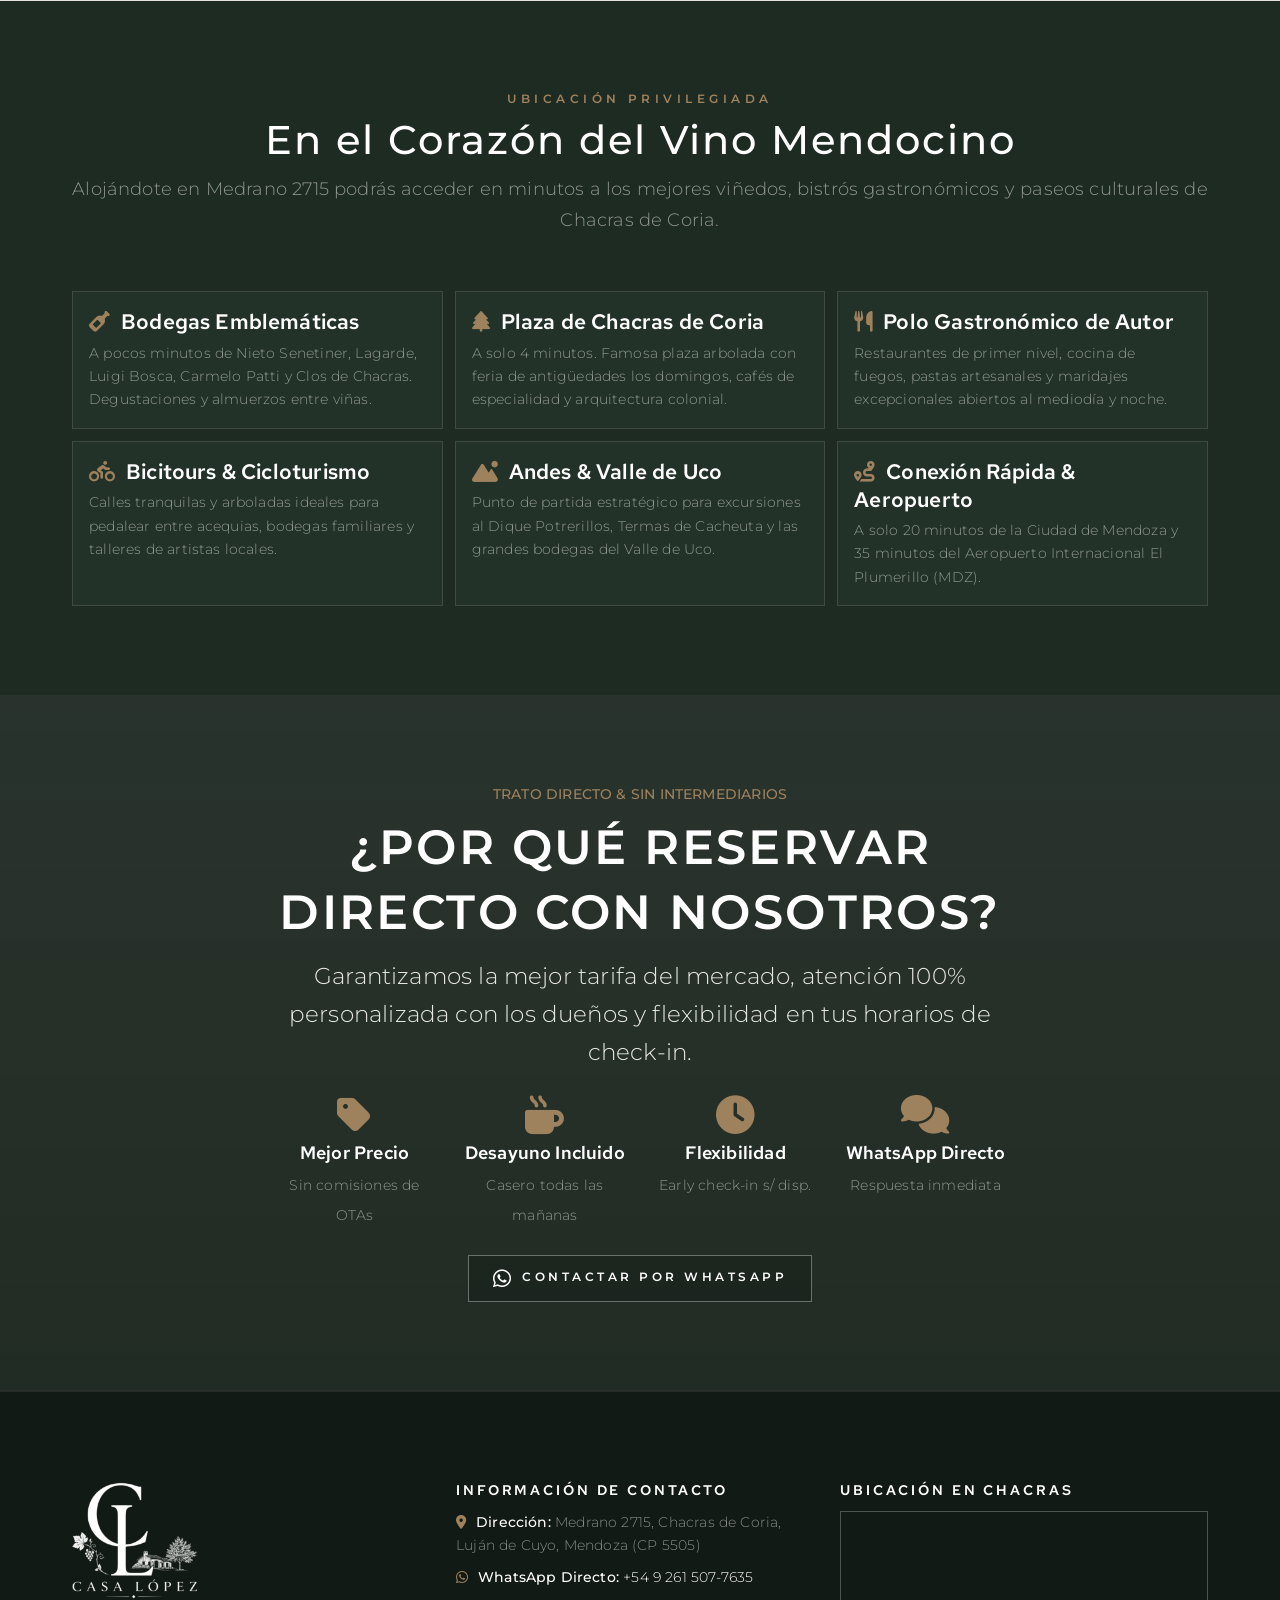
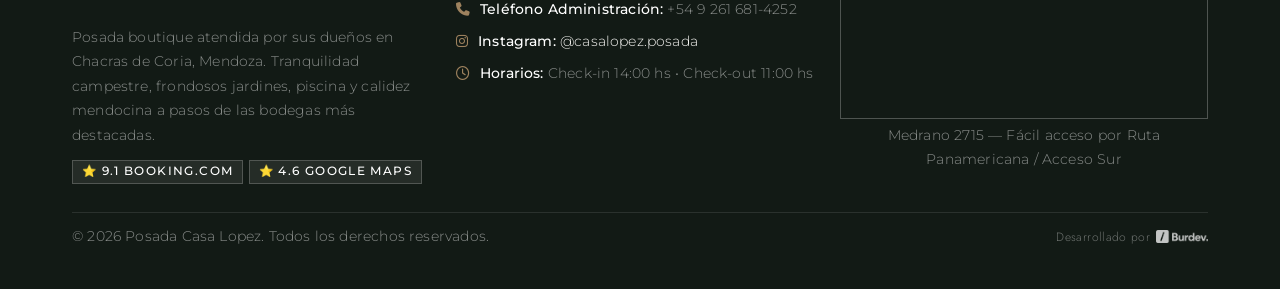
==== commit f4b11da5: "feat: adopt Downtown Las Morenas Burdev signature with Jost font and logo, add footer to room pages" ====
--- a/index.html
+++ b/index.html
@@ -20,7 +20,7 @@
     <!-- Google Fonts: Cormorant Garamond & Montserrat -->
     <link rel="preconnect" href="https://fonts.googleapis.com">
     <link rel="preconnect" href="https://fonts.gstatic.com" crossorigin>
-    <link href="https://fonts.googleapis.com/css2?family=Cormorant+Garamond:ital,wght@0,400;0,500;0,600;0,700;1,400;1,600&family=Montserrat:wght@300;400;500;600;700&display=swap" rel="stylesheet">
+    <link href="https://fonts.googleapis.com/css2?family=Cormorant+Garamond:ital,wght@0,400;0,500;0,600;0,700;1,400;1,600&family=Montserrat:wght@300;400;500;600;700&family=Jost:ital,wght@0,300;0,400;0,500;0,600;1,400&display=swap" rel="stylesheet">
     
     <!-- Icons & Theme Stylesheets -->
     <link href="assets/fonts/hotel-icons/hotel-icons.min.css" rel="stylesheet">
@@ -868,10 +868,10 @@
             <div class="py-4 border-top border-white border-opacity-10 text-center">
                 <div class="d-flex flex-column flex-sm-row justify-content-between align-items-center gap-2">
                     <span class="text-white-50 small"><span data-i18n="footer_rights">© 2026 Posada Casa Lopez. Todos los derechos reservados.</span></span>
-                    <div class="d-inline-flex align-items-center gap-1 opacity-75">
-                        <span class="text-white-50" style="font-size: 0.75rem; letter-spacing: 0.04em;"><span data-i18n="footer_dev_by">Desarrollado por</span></span>
-                        <a href="https://burdev.pages.dev" target="_blank" rel="noopener noreferrer" style="text-decoration: none; color: #F8F7F4; font-weight: 600; font-size: 0.82rem;">
-                            Burdev.
+                    <div class="d-inline-flex justify-content-center align-items-center gap-1 opacity-75 burdev-signature">
+                        <span class="text-white-50 burdev-label"><span data-i18n="footer_dev_by">Desarrollado por</span></span>
+                        <a href="https://burdev.pages.dev" target="_blank" rel="noopener noreferrer" style="text-decoration: none; display: inline-flex; align-items: center;" title="Burdev.">
+                            <img src="assets/img/logos/burdev-logo.png" alt="Burdev." class="burdev-img" style="height: 13px; width: auto; object-fit: contain; vertical-align: middle; margin-left: 2px;">
                         </a>
                     </div>
                 </div>
--- a/assets/css/crillon-luxury.css
+++ b/assets/css/crillon-luxury.css
@@ -5,7 +5,7 @@
    olivares centenarios y piedra andina de Chacras de Coria, Mendoza.
    ========================================================================== */
 
-@import url('https://fonts.googleapis.com/css2?family=Cormorant+Garamond:ital,wght@0,400;0,500;0,600;0,700;1,400;1,600&family=Montserrat:wght@300;400;500;600;700&display=swap');
+@import url('https://fonts.googleapis.com/css2?family=Cormorant+Garamond:ital,wght@0,400;0,500;0,600;0,700;1,400;1,600&family=Montserrat:wght@300;400;500;600;700&family=Jost:ital,wght@0,300;0,400;0,500;0,600;1,400&display=swap');
 
 :root {
     /* Paleta Naturaleza de Lujo */
@@ -550,28 +550,37 @@
    Fondo verde oscuro botánico #18231C, letras blancas y botón cerrar blanco
    ========================================================================== */
 @media (max-width: 1199.98px) {
-    /* Header Móvil Más Largo (Mayor presencia vertical y altura elegante) */
+    /* Header Móvil: Ajustado y pegado al alto exacto del logo */
     #header .header-navbar,
     #header .navbar {
-        min-height: 98px !important;
-        padding-top: 12px !important;
-        padding-bottom: 12px !important;
+        min-height: auto !important;
+        padding-top: 0 !important;
+        padding-bottom: 0 !important;
+    }
+
+    #header .navbar-brand {
+        padding-top: 0 !important;
+        padding-bottom: 0 !important;
+        margin-top: 0 !important;
+        margin-bottom: 0 !important;
+        line-height: 0 !important;
     }
 
     #header .brand-text-logo {
-        height: 86px !important;
-        max-height: 86px !important;
+        height: 72px !important;
+        max-height: 72px !important;
     }
 
     .room-detail-header {
-        min-height: 98px !important;
-        padding-top: 12px !important;
-        padding-bottom: 12px !important;
-    }
-
+        min-height: auto !important;
+        padding-top: 0 !important;
+        padding-bottom: 0 !important;
+    }
+
+    .room-detail-header .room-header-logo,
     .room-detail-header img {
-        height: 86px !important;
-        max-height: 86px !important;
+        height: 72px !important;
+        max-height: 72px !important;
     }
 
     #header:not(.header-scrolled) .navbar-brand {
@@ -723,7 +732,7 @@
     z-index: 2;
 }
 
-/* Gradiente Botánico Profundo & Piedra */
+/* Gradiente Botánico Profundo Bidireccional (Verde del Header #18231C arriba y abajo) */
 .hero-crillon-overlay {
     position: absolute;
     top: 0;
@@ -732,10 +741,14 @@
     height: 100%;
     background: linear-gradient(
         180deg,
-        rgba(24, 35, 28, 0.55) 0%,
-        rgba(24, 35, 28, 0.15) 45%,
-        rgba(24, 35, 28, 0.55) 85%,
-        rgba(248, 247, 244, 1) 100%
+        #18231C 0%,
+        rgba(24, 35, 28, 0.85) 12%,
+        rgba(24, 35, 28, 0.45) 28%,
+        rgba(24, 35, 28, 0.12) 42%,
+        rgba(24, 35, 28, 0.12) 58%,
+        rgba(24, 35, 28, 0.45) 72%,
+        rgba(24, 35, 28, 0.85) 88%,
+        #18231C 100%
     );
     z-index: 3;
 }
@@ -805,7 +818,7 @@
     left: 50%;
     transform: translateX(-50%);
     z-index: 5;
-    color: var(--clb-text-navy);
+    color: #FFFFFF !important;
     text-decoration: none;
     display: flex;
     flex-direction: column;
@@ -815,18 +828,19 @@
     letter-spacing: 0.24rem;
     text-transform: uppercase;
     opacity: 0.85;
-    transition: opacity 0.3s;
+    transition: opacity 0.3s, color 0.3s;
+    text-shadow: 0 1px 4px rgba(0, 0, 0, 0.6);
 }
 
 .hero-scroll-indicator:hover {
     opacity: 1;
-    color: var(--clb-primary);
+    color: var(--clb-gold-accent) !important;
 }
 
 .hero-scroll-icon {
     width: 20px;
     height: 32px;
-    border: 1px solid var(--clb-text-navy);
+    border: 1px solid rgba(255, 255, 255, 0.75) !important;
     position: relative;
 }
 
@@ -838,7 +852,7 @@
     transform: translateX(-50%);
     width: 2px;
     height: 6px;
-    background-color: var(--clb-text-navy);
+    background-color: #FFFFFF !important;
     animation: scrollWheel 2s infinite ease-in-out;
 }
 
@@ -1318,18 +1332,56 @@
     color: var(--clb-gold-accent) !important;
 }
 
+/* ==========================================================================
+   FIRMA DEVELOPER BURDEV (IDÉNTICA A DOWNTOWN LAS MORENAS)
+   ========================================================================== */
+.burdev-signature {
+    font-family: 'Jost', sans-serif !important;
+}
+
+.burdev-signature span,
+.burdev-signature .burdev-label {
+    font-family: 'Jost', sans-serif !important;
+    font-size: 0.75rem !important;
+    letter-spacing: 0.03em !important;
+    line-height: 1 !important;
+}
+
+.burdev-signature a {
+    text-decoration: none !important;
+    display: inline-flex !important;
+    align-items: center !important;
+}
+
+.burdev-signature img,
+.burdev-signature .burdev-img {
+    height: 13px !important;
+    width: auto !important;
+    object-fit: contain !important;
+    vertical-align: middle !important;
+    margin-left: 2px !important;
+    display: inline-block !important;
+    transition: opacity 0.2s ease, transform 0.2s ease !important;
+}
+
+.burdev-signature a:hover img,
+.burdev-signature a:hover .burdev-img {
+    opacity: 1 !important;
+    transform: translateY(-1px) !important;
+}
+
 /* Responsive adjustments */
 @media (max-width: 991.98px) {
     #hero {
-        height: 72vh !important;
-        min-height: 480px !important;
-        max-height: 580px !important;
+        height: 82vh !important;
+        min-height: 560px !important;
+        max-height: 660px !important;
     }
     .hero-scroll-indicator {
         display: none !important;
     }
     .hero-main-logo {
-        max-height: 235px;
+        max-height: 245px;
     }
     .hero-sub-subtitle {
         font-size: 0.76rem;
@@ -1345,32 +1397,13 @@
 }
 
 @media (max-width: 575.98px) {
-    #header .header-navbar,
-    #header .navbar {
-        min-height: 94px !important;
-        padding-top: 10px !important;
-        padding-bottom: 10px !important;
-    }
-    #header .brand-text-logo {
-        height: 82px !important;
-        max-height: 82px !important;
-    }
-    .room-detail-header {
-        min-height: 94px !important;
-        padding-top: 10px !important;
-        padding-bottom: 10px !important;
-    }
-    .room-detail-header img {
-        height: 82px !important;
-        max-height: 82px !important;
-    }
     #hero {
-        height: 66vh !important;
-        min-height: 430px !important;
-        max-height: 510px !important;
+        height: 78vh !important;
+        min-height: 520px !important;
+        max-height: 600px !important;
     }
     .hero-main-logo {
-        max-height: 185px;
+        max-height: 195px;
     }
     .hero-sub-subtitle {
         font-size: 0.68rem;
